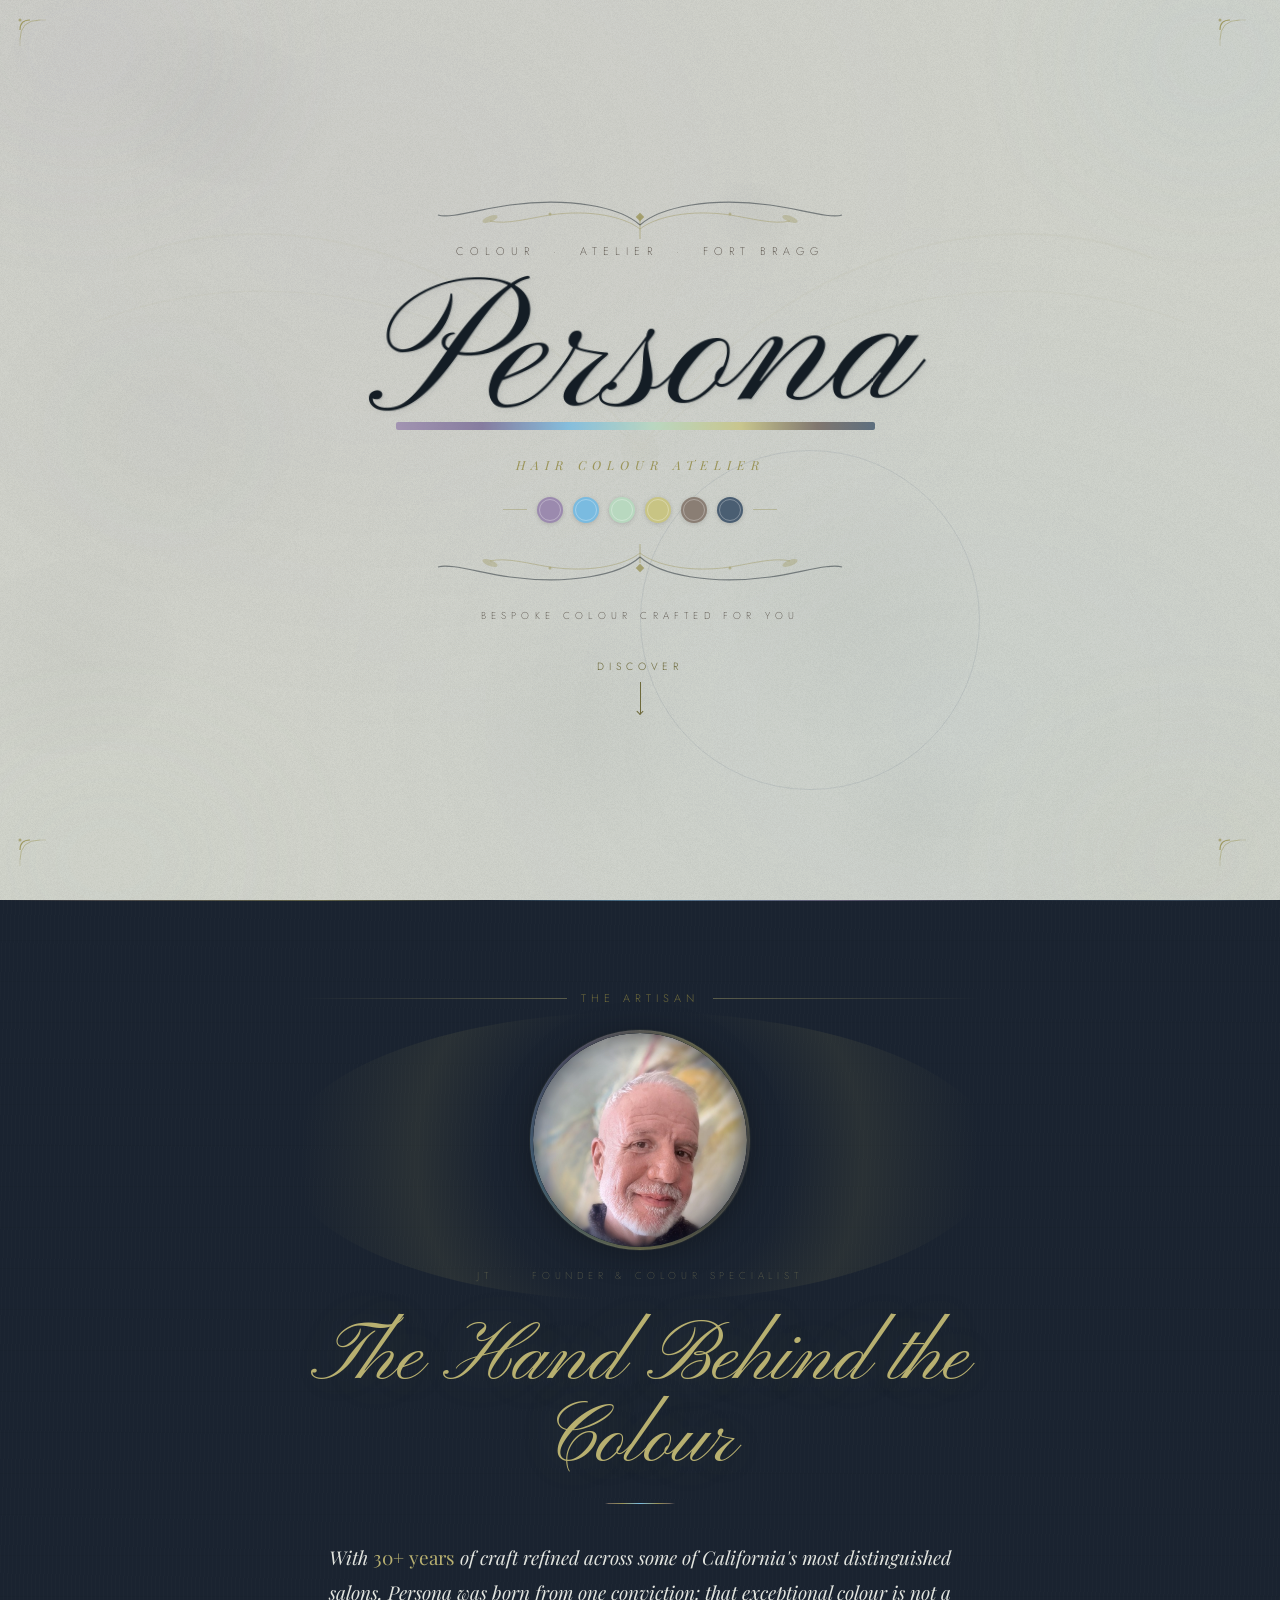
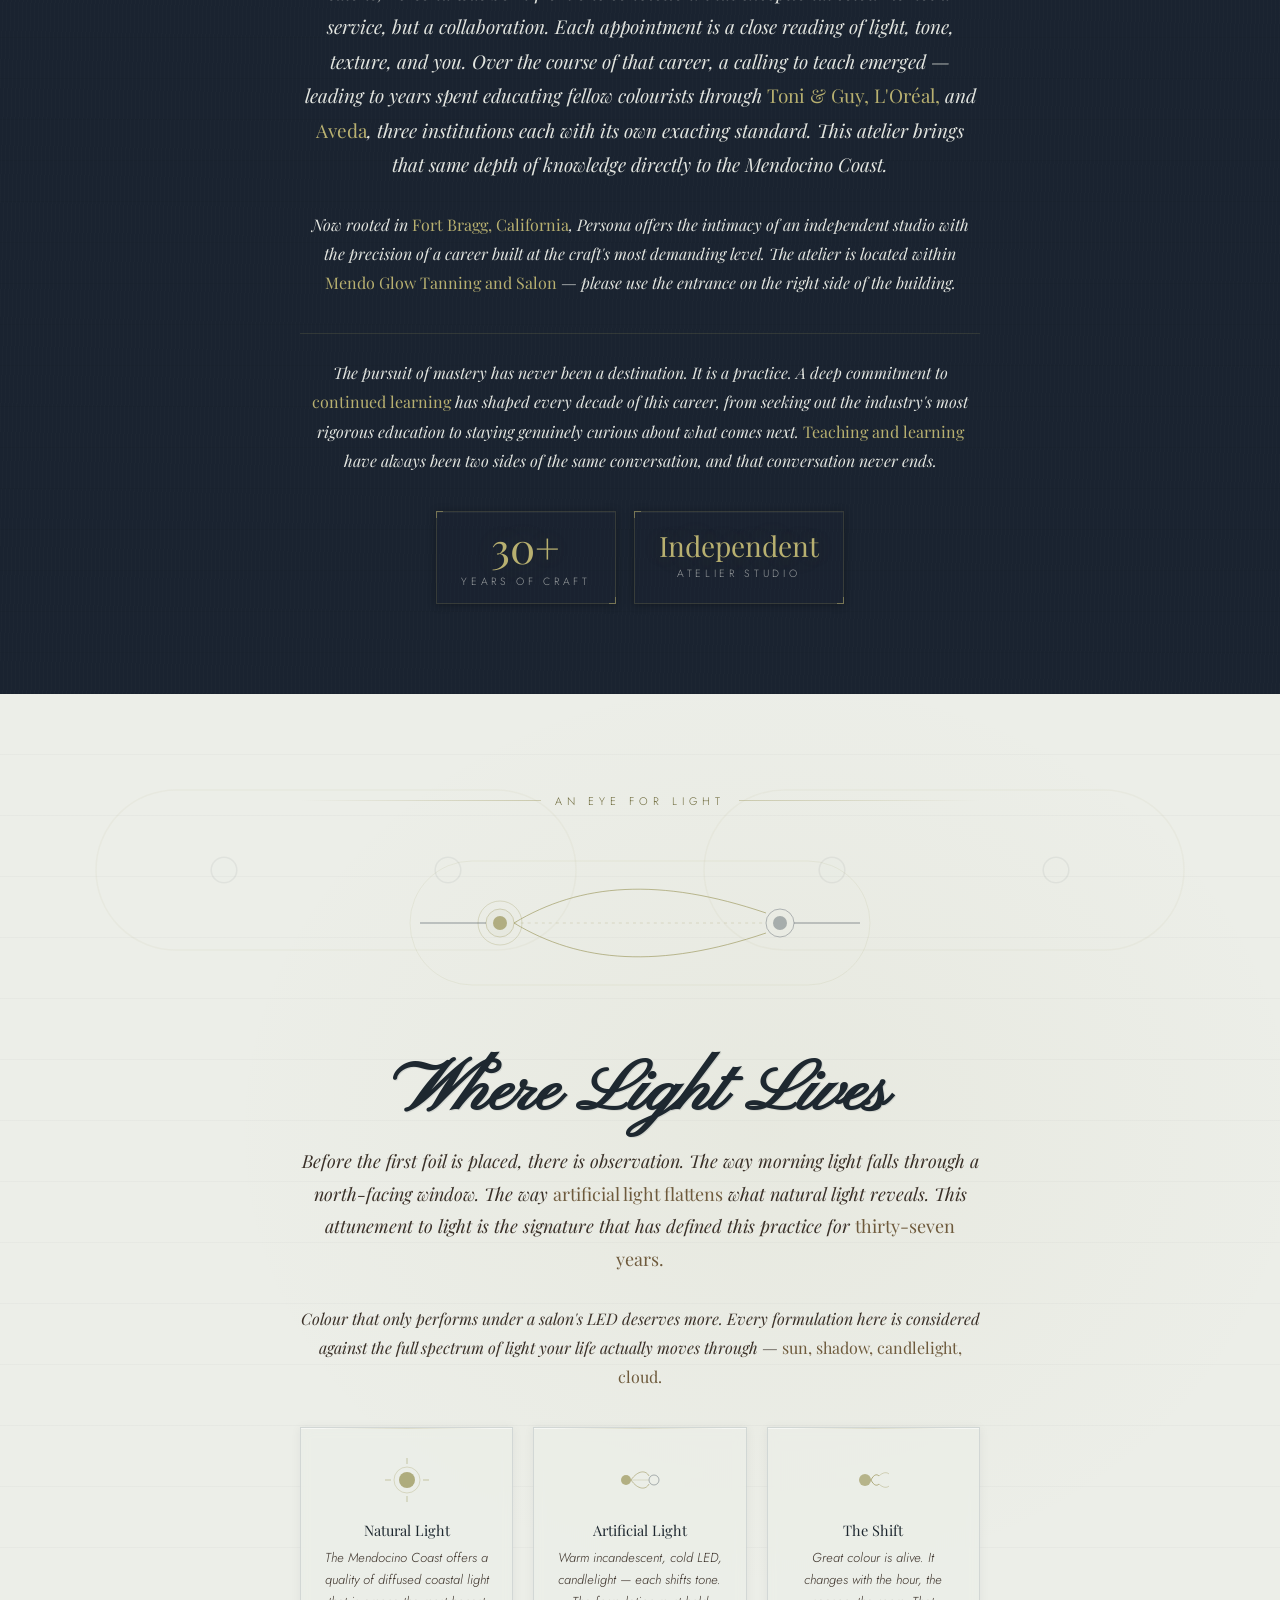
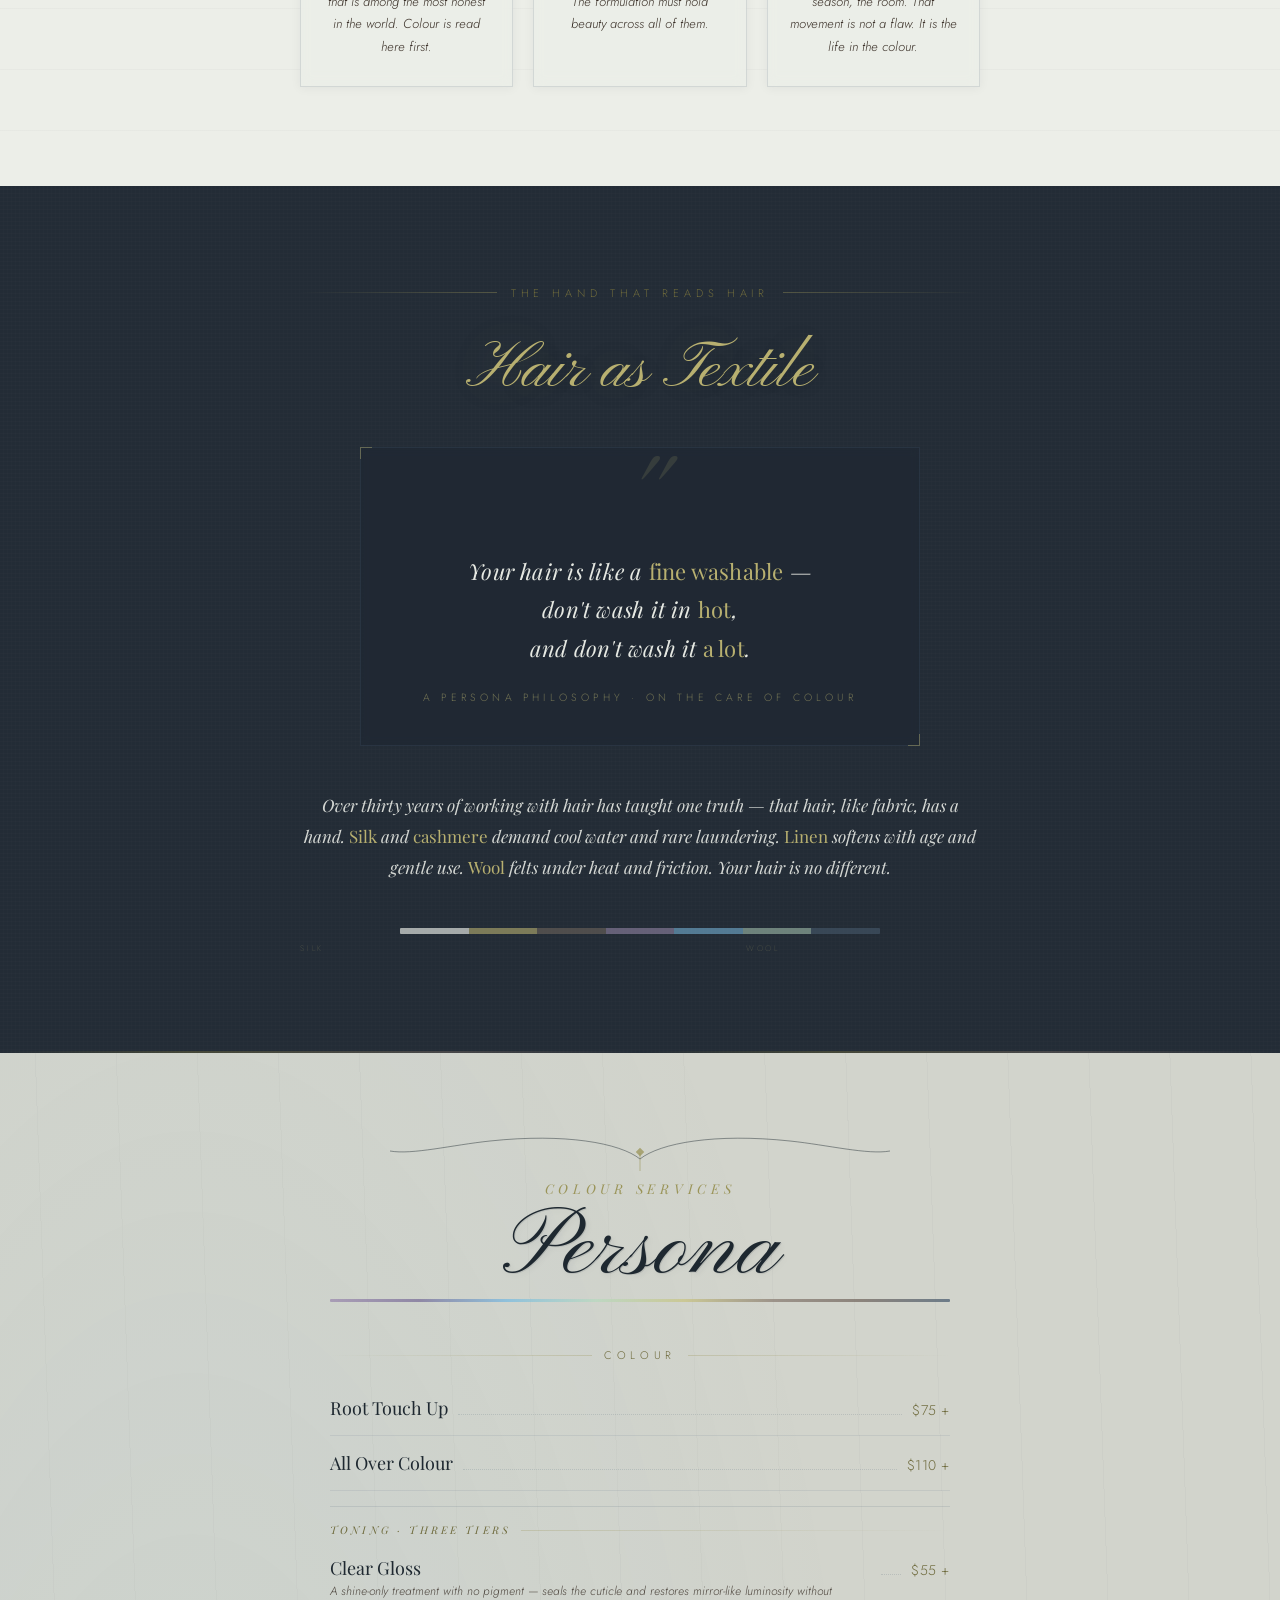
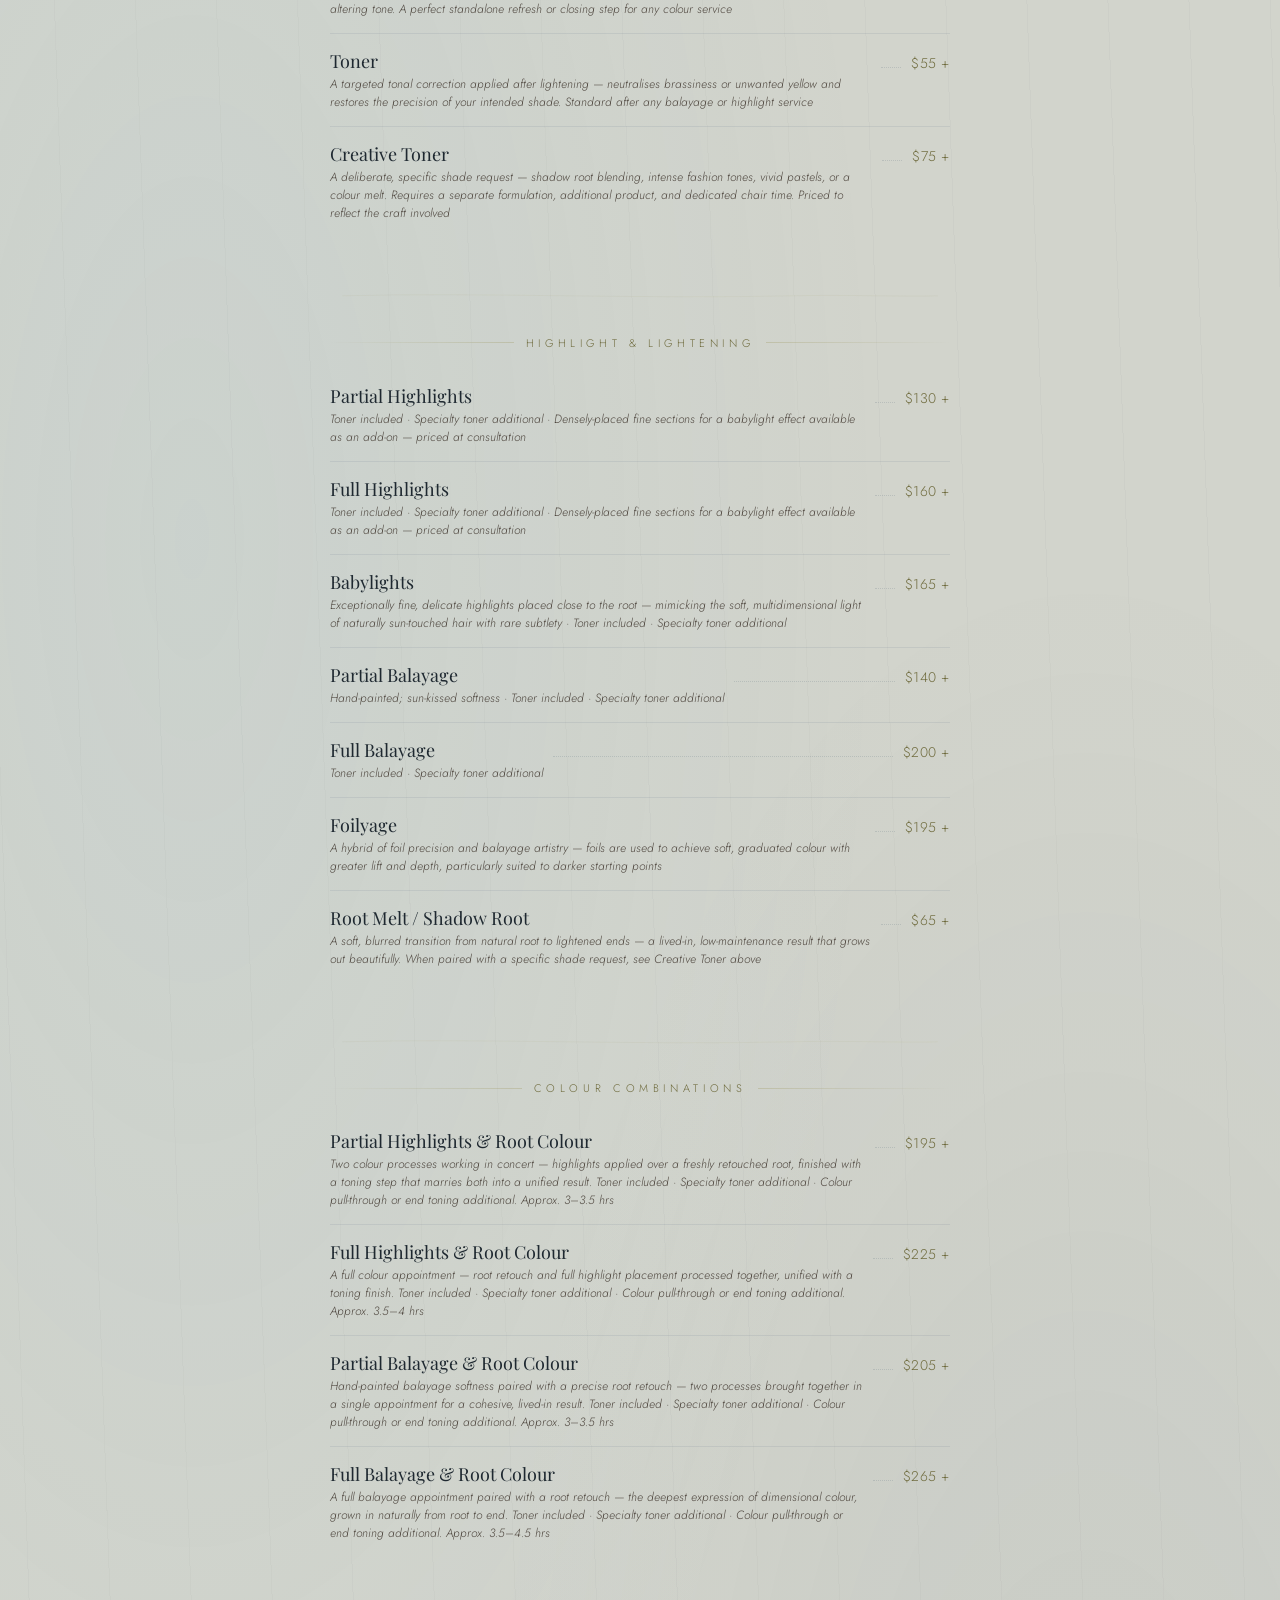
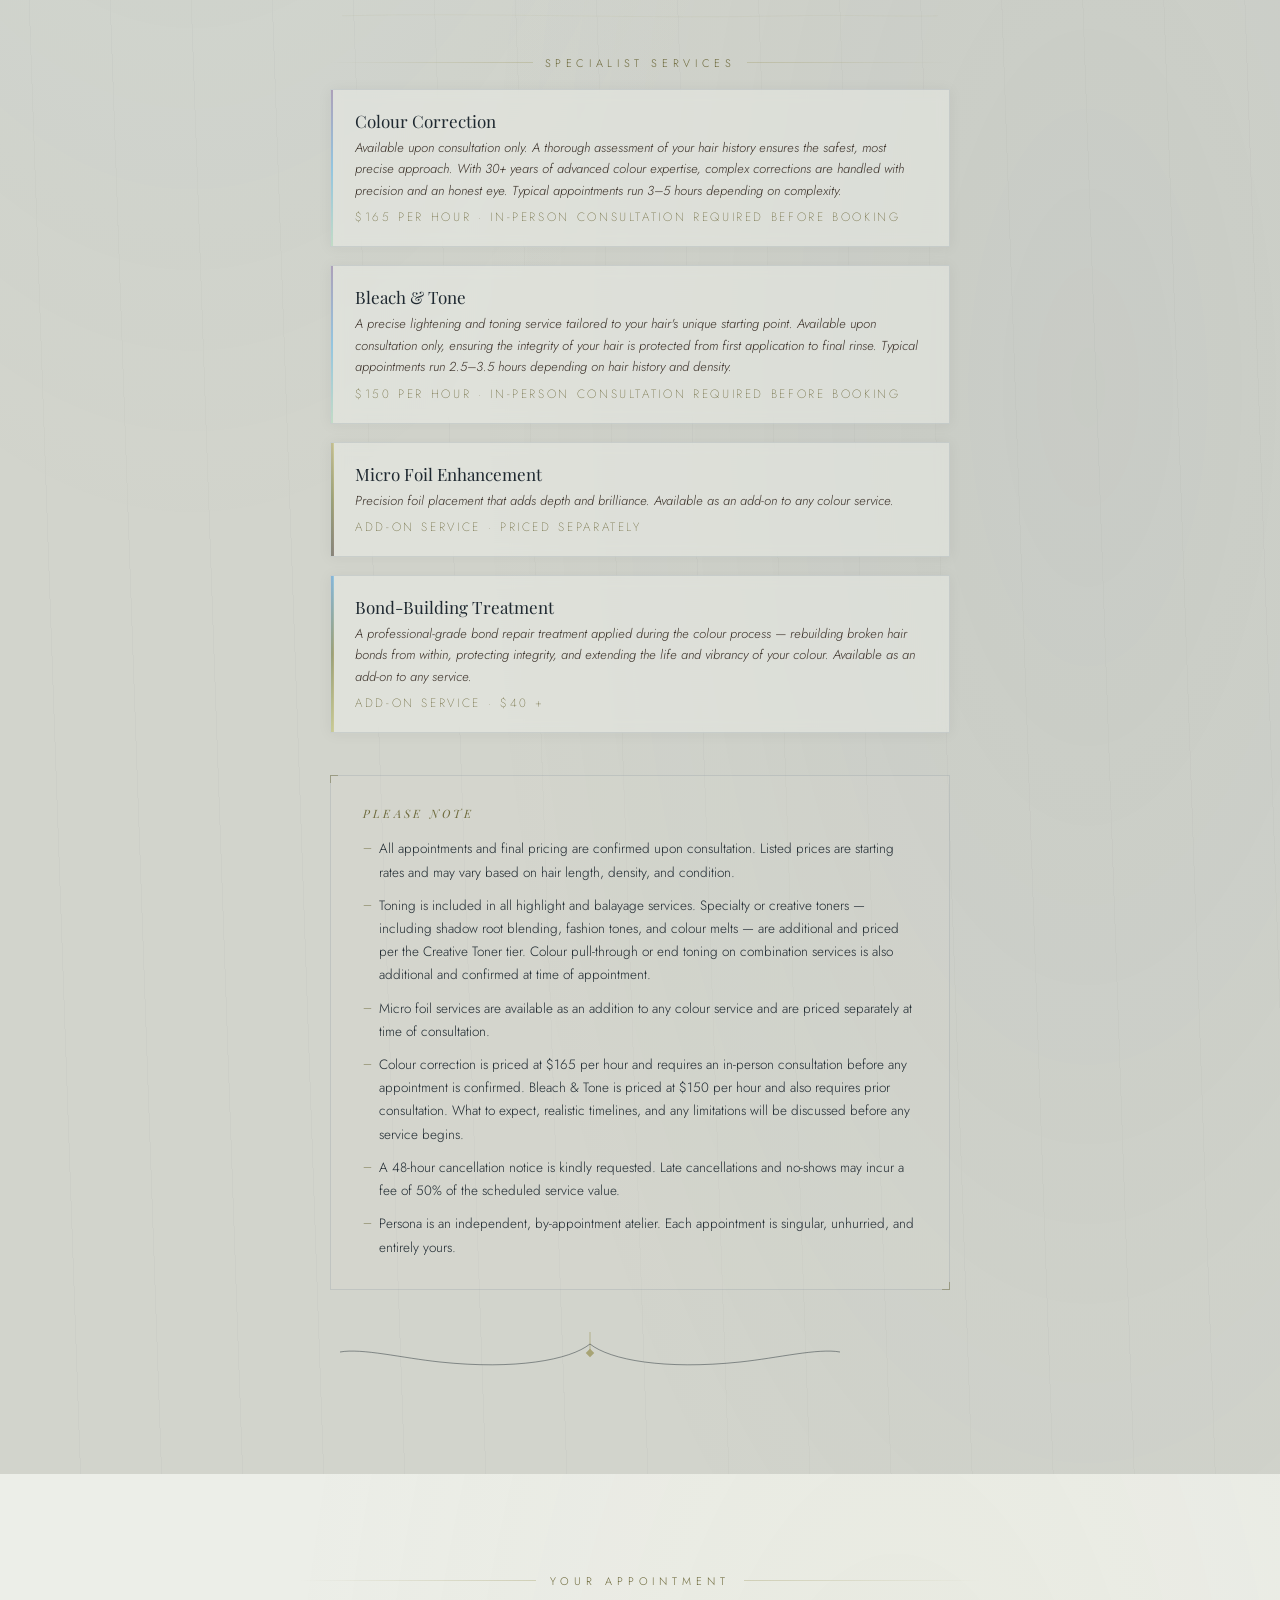
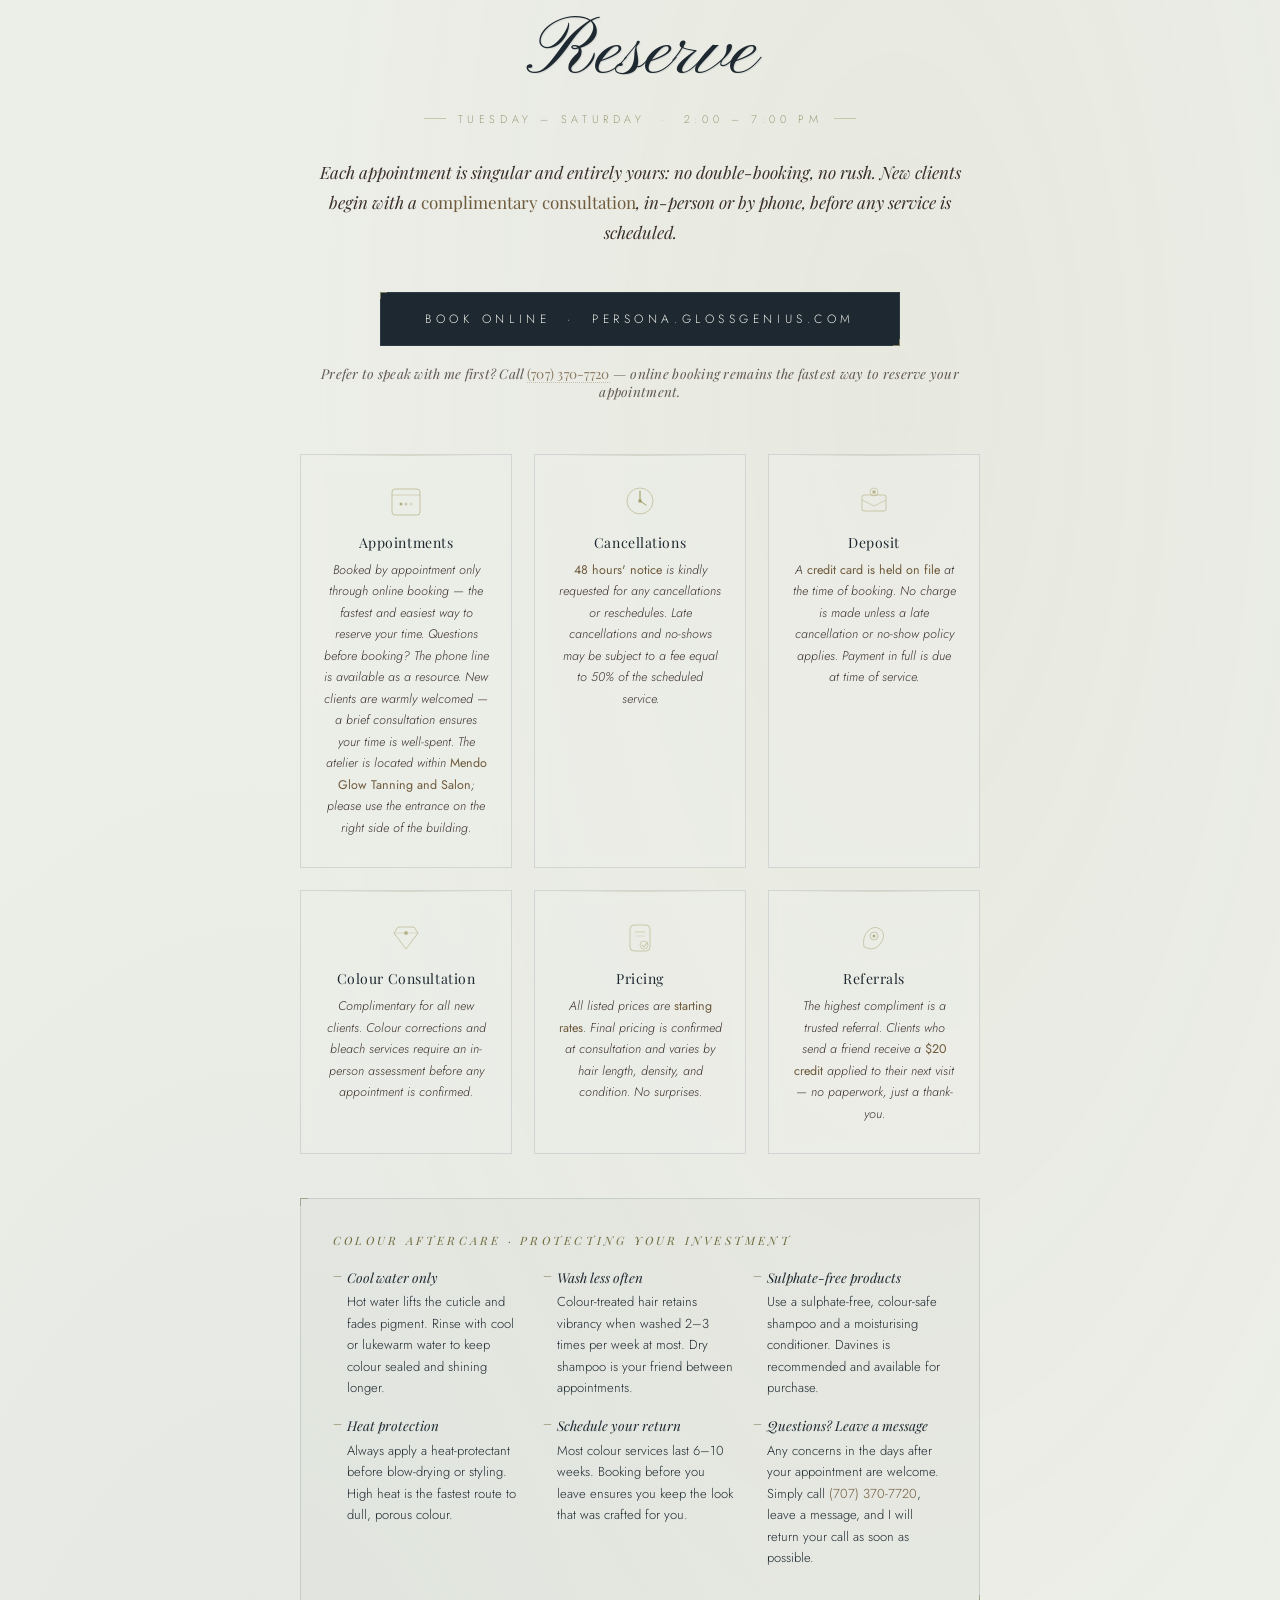
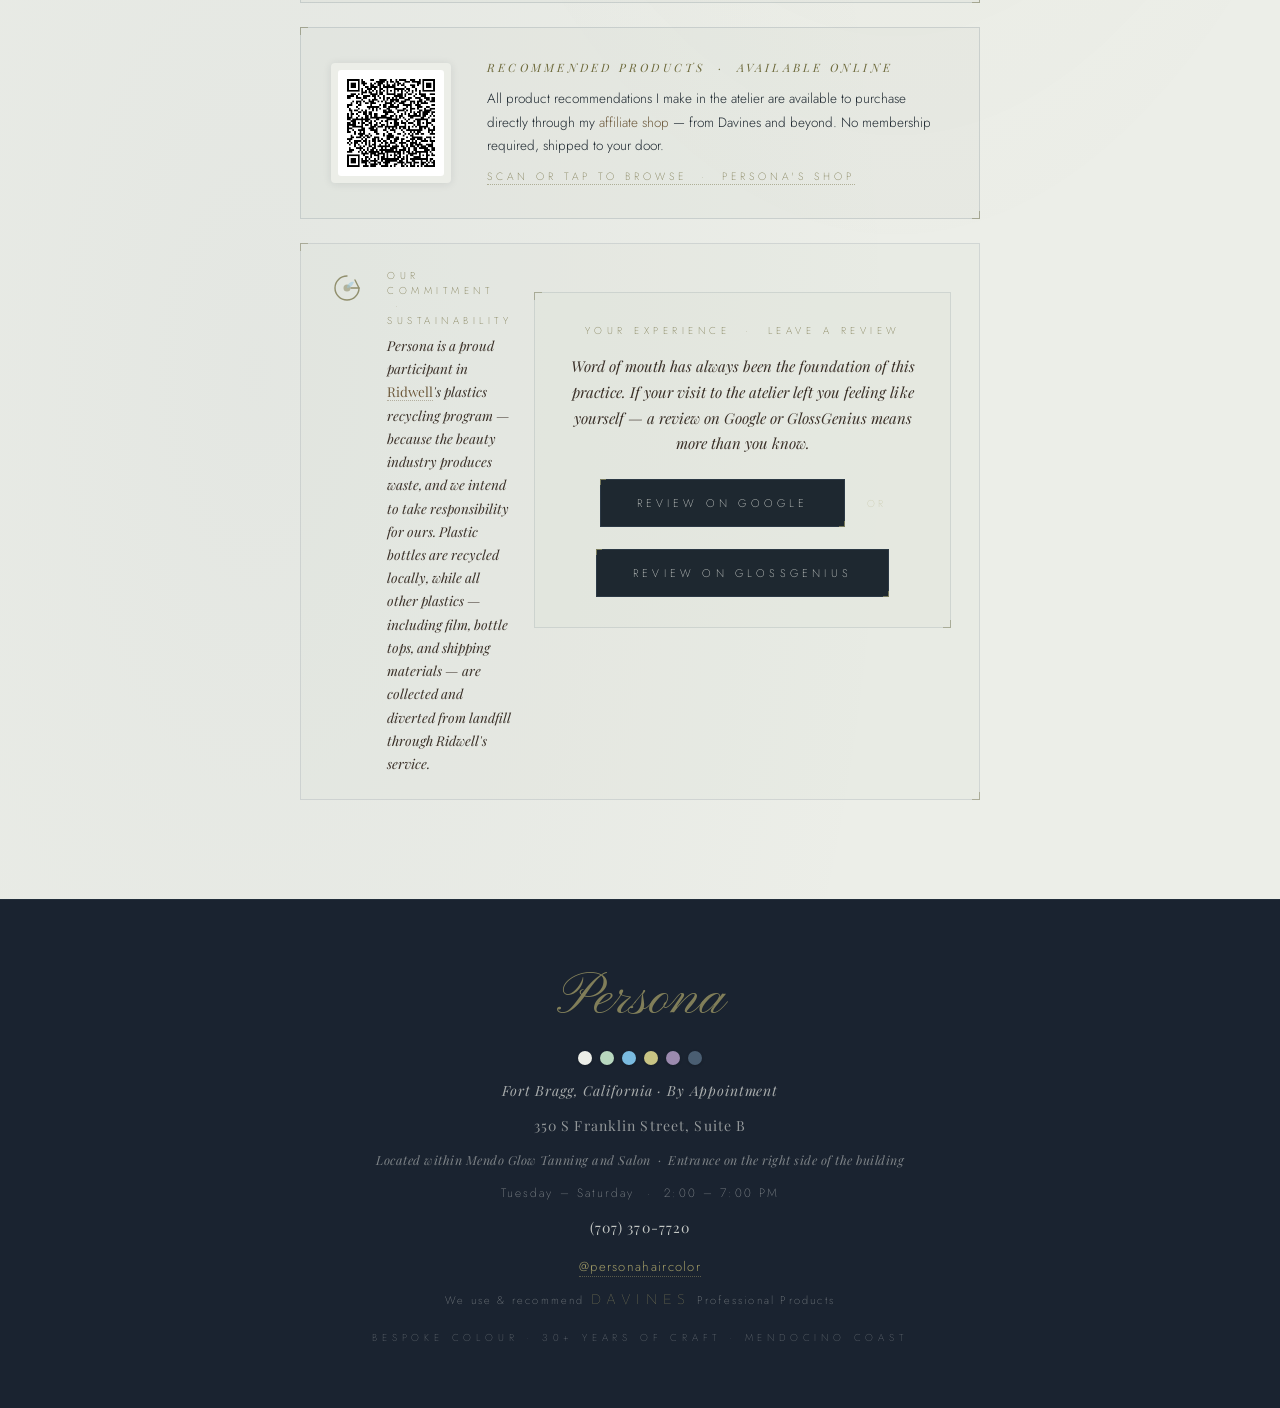
==== index.html @ bc8982ad "Update index.html" ====
<!DOCTYPE html>
<html lang="en">
<head>
  <meta charset="UTF-8"/>
  <meta name="viewport" content="width=device-width, initial-scale=1.0"/>
  <title>Persona — Hair Colour Atelier · Fort Bragg, CA</title>
  <link href="https://fonts.googleapis.com/css2?family=Playfair+Display:ital,wght@0,400;0,500;0,700;1,400;1,500;1,700&family=Pinyon+Script&family=Jost:wght@200;300;400&family=Josefin+Sans:wght@100;300;400&display=swap" rel="stylesheet"/>
  <style>
    *, *::before, *::after { box-sizing: border-box; margin: 0; padding: 0; }

    :root {
      /* Pantone TCX — Cloud Dancer collection
         11-4201 Cloud Dancer  #ECEEE8  light / parchment
         12-6000 Veiled Vista  #B8D8BF  cool mint accent
         14-4320 Baltic Sea    #7ABBE0  sky blue accent
         13-0624 Golden Mist   #C8C484  warm straw / gold
         16-3610 Quiet Violet  #9B8AAE  soft violet accent
         16-1523 Cloud Cover   #8A7E74  warm grey mid-tone
         17-5800 Hematite      #736860  dark warm taupe
         18-4218 Blue Fusion   #4A5E72  deep slate / darkest */
      --parchment:  #ECEEE8;
      --cream:      #D8DAD2;
      --ink:        #1E2830;
      --ink-warm:   #232C36;
      --ink-mid:    #3A3028;
      --gold:       #9A9458;
      --gold-light: #B8B070;
      --gold-dim:   #6E6A3C;
      --copper:     #6E5A3C;
      --rose:       #9B8AAE;
      --violet:     #7A6E98;
      --teal:       #7ABBE0;
      --amber:      #B8D8BF;
      --concrete:   #8A7E74;
      --rust:       #736860;
      --soot:       #1A2330;
    }

    html { scroll-behavior: smooth; }

    body {
      background: #D2D4CC;
      font-family: 'Jost', sans-serif;
      color: var(--ink);
      overflow-x: hidden;
    }

    canvas#texture {
      position: fixed; inset: 0;
      width: 100%; height: 100%;
      pointer-events: none; z-index: 0;
      opacity: 0.55; mix-blend-mode: multiply;
    }

    canvas#grit {
      position: fixed; inset: 0;
      width: 100%; height: 100%;
      pointer-events: none; z-index: 0;
      opacity: 0.18; mix-blend-mode: overlay;
    }

    .bleeds {
      position: fixed; inset: 0;
      pointer-events: none; z-index: 0; overflow: hidden;
    }
    .bleed { position: absolute; border-radius: 50%; filter: blur(80px); opacity: 0; animation: bleedIn 2s ease forwards; }
    .b1 { width:320px;height:220px;background:#9B8AAE; top:-60px;   left:-80px;  animation-delay:0.2s; --t:0.08; }
    .b2 { width:260px;height:200px;background:#7ABBE0; top:-40px;   right:-60px; animation-delay:0.5s; --t:0.07; }
    .b3 { width:300px;height:180px;background:#B8D8BF; bottom:-50px;left:-40px;  animation-delay:0.8s; --t:0.07; }
    .b4 { width:280px;height:200px;background:#C8C484; bottom:-60px;right:-50px; animation-delay:0.4s; --t:0.06; }
    .b5 { width:200px;height:150px;background:#4A5E72; top:40%;     left:5%;     animation-delay:1.0s; --t:0.04; }
    @keyframes bleedIn { to { opacity: var(--t); } }

    #cover {
      position: relative; z-index: 2;
      display: flex; flex-direction: column;
      align-items: center; justify-content: center;
      min-height: 100vh;
      padding: clamp(24px,5vw,48px);
    }

    .stage {
      display: flex; flex-direction: column;
      align-items: center;
      width: min(94vw, 680px);
    }

    .flourish-top {
      width: min(88vw, 420px); height: auto;
      opacity: 0;
      animation: fadeScale 1.2s cubic-bezier(0.16,1,0.3,1) 0.6s forwards;
      margin-bottom: clamp(-4px,-1vw,-8px);
    }
    .flourish-bottom {
      width: min(88vw, 420px); height: auto;
      opacity: 0;
      animation: fadeScale 1.2s cubic-bezier(0.16,1,0.3,1) 2.8s forwards;
      margin-top: clamp(10px,2.5vw,18px);
    }
    @keyframes fadeScale {
      from { opacity:0; transform:scaleX(0.7); }
      to   { opacity:1; transform:scaleX(1); }
    }

    .eyebrow {
      font-family: 'Jost', sans-serif; font-weight: 200;
      font-size: clamp(9px,1.6vw,11px); letter-spacing: 0.55em;
      text-transform: uppercase; color: var(--ink-mid);
      opacity: 0; transform: translateY(6px);
      animation: fadeUp 1s ease 1s forwards;
      margin-bottom: clamp(6px,2vw,14px);
    }

    .script-wrap { position: relative; line-height: 1; margin-bottom: clamp(-6px,-1.5vw,-12px); }
    .script-word {
      font-family: 'Pinyon Script', cursive;
      font-size: clamp(88px,22vw,190px); color: var(--ink); line-height: 0.9;
      opacity: 0; transform: translateY(20px) rotate(-1.5deg);
      animation: scriptIn 1.2s cubic-bezier(0.16,1,0.3,1) 1.1s forwards;
      display: block; position: relative; z-index: 2;
      -webkit-font-smoothing: antialiased;
      text-shadow: 1px 1px 0 rgba(30,40,48,0.12), 2px 2px 6px rgba(30,40,48,0.08);
      filter: contrast(1.08) brightness(0.88);
    }
    @keyframes scriptIn { to { opacity:1; transform:translateY(0) rotate(-1.5deg); } }

    .colour-bar {
      position: absolute; left: clamp(10px,4vw,28px); bottom: clamp(6px,2vw,14px);
      height: clamp(5px,1.2vw,8px); width: 0; border-radius: 2px;
      background: linear-gradient(to right, #9B8AAE 0%, #7A6E98 18%, #7ABBE0 36%, #B8D8BF 54%, #C8C484 72%, #736860 88%, #4A5E72 100%);
      animation: barGrow 1.4s cubic-bezier(0.16,1,0.3,1) 2s forwards;
      z-index: 1; filter: blur(0.5px); opacity: 0.85;
    }
    @keyframes barGrow { to { width: 88%; } }

    .subtitle {
      font-family: 'Playfair Display', serif; font-size: clamp(10px,1.7vw,12.5px);
      font-weight: 400; letter-spacing: 0.48em; text-transform: uppercase;
      color: var(--gold); font-style: italic;
      opacity: 0; transform: translateY(8px);
      animation: fadeUp 1s ease 2.3s forwards; margin-top: clamp(10px,2.5vw,18px);
    }

    .swatches {
      display: flex; align-items: center; gap: clamp(6px,1.5vw,10px);
      margin-top: clamp(14px,3vh,24px); opacity: 0;
      animation: fadeUp 1s ease 2.6s forwards;
    }
    .swatch {
      width: clamp(18px,4vw,26px); height: clamp(18px,4vw,26px); border-radius: 50%;
      cursor: default; transition: transform 0.25s cubic-bezier(0.34,1.56,0.64,1), box-shadow 0.25s ease;
      box-shadow: 0 1px 4px rgba(0,0,0,0.15); position: relative;
    }
    .swatch:hover { transform: scale(1.25) translateY(-3px); box-shadow: 0 4px 14px rgba(0,0,0,0.2); }
    .swatch::after { content:''; position:absolute; inset:2px; border-radius:50%; border:1px solid rgba(255,255,255,0.3); }
    .swatch-line { width: clamp(16px,3.5vw,24px); height:1px; background:var(--gold); opacity:0.4; }
    .s1{background:#9B8AAE;} .s2{background:#7ABBE0;}
    .s3{background:#B8D8BF;} .s4{background:#C8C484;}
    .s5{background:#8A7E74;} .s6{background:#4A5E72;}

    .tagline {
      font-family: 'Jost', sans-serif; font-weight: 200;
      font-size: clamp(8px,1.4vw,10px); letter-spacing: 0.52em; text-transform: uppercase;
      color: var(--ink-mid); opacity: 0;
      animation: fadeUp 1s ease 3.2s forwards; margin-top: clamp(6px,1.5vw,12px);
    }

    .scroll-cue {
      display: flex; flex-direction: column; align-items: center;
      gap: 8px; margin-top: clamp(24px,4vh,40px);
      opacity: 0; animation: fadeUp 1s ease 3.8s forwards; cursor: pointer;
    }
    .scroll-cue-label {
      font-family: 'Jost', sans-serif; font-weight: 300;
      font-size: clamp(9px,1.5vw,10.5px); letter-spacing: 0.45em;
      text-transform: uppercase; color: var(--gold-dim);
    }
    .scroll-cue-arrow {
      width: 1px; height: 0; background: var(--gold-dim);
      animation: arrowGrow 1s ease 4.2s forwards; position: relative;
    }
    .scroll-cue-arrow::after {
      content: ''; position: absolute; bottom: 0; left: 50%;
      width: 5px; height: 5px;
      border-right: 1px solid var(--gold-dim); border-bottom: 1px solid var(--gold-dim);
      transform: translateX(-50%) rotate(45deg);
    }
    @keyframes arrowGrow { to { height: 32px; } }

    .corner {
      position: fixed; width: clamp(32px,6vw,44px); height: clamp(32px,6vw,44px);
      opacity: 0; animation: fadeUp 1s ease 3.4s forwards; z-index: 10;
    }
    .corner.tl { top:18px; left:18px; }
    .corner.tr { top:18px; right:18px; transform: scaleX(-1); }
    .corner.bl { bottom:18px; left:18px; transform: scaleY(-1); }
    .corner.br { bottom:18px; right:18px; transform:scale(-1,-1); }
    @media(max-width:480px){ .corner{display:none;} }

    .corona-ring {
      position: absolute; border-radius: 50%;
      border: 1px solid rgba(74,94,114,0.12);
      animation: coronaPulse 7s ease-in-out infinite; pointer-events: none;
    }
    @keyframes coronaPulse {
      0%,100% { transform: translate(-50%,-50%) scale(1); opacity: 0.15; }
      50%      { transform: translate(-50%,-50%) scale(1.10); opacity: 0.04; }
    }

    /* LIGHT SECTION */
    #light {
      position: relative; z-index: 2; background: var(--parchment);
      padding: clamp(64px,11vh,108px) clamp(24px,6vw,54px);
      display: flex; flex-direction: column; align-items: center; overflow: hidden;
    }
    #light .field-bg { position: absolute; inset: 0; pointer-events: none; z-index: 0; opacity: 0.055; }
    .light-inner { position: relative; z-index: 1; max-width: 680px; width: 100%; }
    .light-eyebrow {
      font-family: 'Jost', sans-serif; font-weight: 300;
      font-size: clamp(9px,1.6vw,11px); letter-spacing: 0.45em; text-transform: uppercase;
      color: var(--gold-dim); margin-bottom: clamp(14px,3vh,24px);
      display: flex; align-items: center; gap: 14px;
    }
    .light-eyebrow::before,.light-eyebrow::after {
      content:''; flex:1; height:1px;
      background: linear-gradient(to right, transparent, rgba(154,148,88,0.4));
    }
    .light-eyebrow::after { background: linear-gradient(to left, transparent, rgba(154,148,88,0.4)); }
    .discharge-centrepiece { display: block; width: min(90vw, 480px); height: auto; margin: 0 auto clamp(28px,5vh,44px); }
    .light-headline {
      font-family: 'Pinyon Script', cursive; font-size: clamp(40px,10vw,72px);
      color: var(--ink); line-height: 1; text-align: center;
      margin-bottom: clamp(8px,2vh,16px); -webkit-font-smoothing: antialiased;
      text-shadow: 1px 1px 0 rgba(30,40,48,0.1);
    }
    .light-body {
      font-family: 'Playfair Display', serif; font-style: italic;
      font-size: clamp(15px,2.7vw,18px); line-height: 1.82;
      color: var(--ink-mid); text-align: center; margin-bottom: clamp(16px,3.5vh,28px);
    }
    .light-body em { color: var(--copper); font-style: normal; }
    .light-tiles {
      display: grid; grid-template-columns: repeat(auto-fit, minmax(min(100%,175px),1fr));
      gap: clamp(12px,2.5vw,20px); margin-top: clamp(20px,4vh,36px);
    }
    .light-tile {
      border: 1px solid rgba(74,94,114,0.16); padding: clamp(20px,2.5vw,28px) clamp(14px,2vw,22px);
      position: relative; text-align: center;
      background: rgba(236,238,232,0.6);
      backdrop-filter: blur(6px); -webkit-backdrop-filter: blur(6px);
      box-shadow: inset 0 1px 0 rgba(255,255,255,0.55), 0 1px 10px rgba(30,40,48,0.06);
      overflow: hidden;
    }
    .light-tile::before {
      content:''; position:absolute; top:0; left:10%; right:10%; height:1px;
      background: linear-gradient(to right, transparent, rgba(154,148,88,0.35), transparent); opacity: 0.8;
    }
    .light-tile-icon { display:block; width:48px; height:48px; margin:0 auto clamp(10px,2vh,16px); }
    .light-tile-title { font-family: 'Playfair Display', serif; font-size: clamp(12px,2.5vw,14.5px); font-weight: 400; color: var(--ink); margin-bottom: 7px; }
    .light-tile-body { font-family: 'Jost', sans-serif; font-weight:300; font-size: clamp(11.5px,2vw,13px); color: var(--ink-mid); line-height:1.7; font-style:italic; }

    /* BIO SECTION */
    #bio {
      position: relative; z-index: 2;
      background: var(--soot);
      background-image:
        repeating-linear-gradient(92deg, transparent, transparent 3px, rgba(255,255,255,0.012) 3px, rgba(255,255,255,0.012) 4px),
        repeating-linear-gradient(180deg, transparent, transparent 40px, rgba(0,0,0,0.04) 40px, rgba(0,0,0,0.04) 41px);
      color: var(--parchment);
      padding: clamp(60px,10vh,96px) clamp(24px,6vw,54px);
      display: flex; flex-direction: column; align-items: center;
    }
    #bio::before {
      content: ''; position: absolute; top: 0; left: 0; right: 0; height: 1px;
      background: linear-gradient(to right, transparent 0%, #736860 8%, #9A9458 25%, transparent 38%, #7ABBE0 50%, #9B8AAE 65%, transparent 78%, #4A5E72 92%, transparent 100%);
      opacity: 0.55;
    }
    .bio-inner { max-width: 680px; width: 100%; }
    .bio-eyebrow {
      font-family: 'Jost', sans-serif; font-weight: 300;
      font-size: clamp(9px,1.6vw,11px); letter-spacing: 0.45em; text-transform: uppercase;
      color: var(--gold-dim); margin-bottom: clamp(14px,3vh,24px);
      display: flex; align-items: center; gap: 14px;
    }
    .bio-eyebrow::before,.bio-eyebrow::after {
      content: ''; flex: 1; height: 1px;
      background: linear-gradient(to right, transparent, rgba(184,176,112,0.4));
    }
    .bio-eyebrow::after { background: linear-gradient(to left, transparent, rgba(184,176,112,0.4)); }
    .bio-headline {
      font-family: 'Pinyon Script', cursive; font-size: clamp(42px,11vw,82px);
      color: var(--gold-light); line-height: 1; text-align: center;
      margin-bottom: clamp(10px,2.5vh,20px);
      text-shadow: 0 0 50px rgba(184,176,112,0.18); -webkit-font-smoothing: antialiased;
    }
    .bio-rule {
      width: clamp(40px,10vw,70px); height: 1px;
      background: linear-gradient(to right, transparent 0%, #736860 5%, #9A9458 25%, #7ABBE0 50%, #9A9458 75%, #736860 92%, transparent 100%);
      margin: 0 auto clamp(24px,4vh,40px); opacity: 0.55;
    }
    .bio-body {
      font-family: 'Playfair Display', serif; font-style: italic;
      font-size: clamp(16px,2.8vw,19px); line-height: 1.82;
      color: rgba(236,238,232,0.95); text-align: center; margin-bottom: clamp(20px,4vh,36px);
    }
    .bio-body em { color: var(--gold-light); font-style: normal; }
    .bio-credentials {
      display: flex; flex-wrap: wrap; justify-content: center;
      gap: clamp(10px,2.5vw,18px); margin-top: clamp(20px,4vh,36px);
    }
    .credential {
      border: 1px solid rgba(154,148,88,0.22);
      padding: clamp(10px,2vw,14px) clamp(16px,3vw,24px);
      position: relative; text-align: center;
      background: rgba(26,35,48,0.25);
      box-shadow: inset 0 1px 0 rgba(255,255,255,0.04), 0 1px 8px rgba(0,0,0,0.3);
    }
    .credential::before,.credential::after {
      content:''; position:absolute; width:7px; height:7px; border-color: var(--gold-light); border-style: solid; opacity: 0.5;
    }
    .credential::before { top:-1px; left:-1px; border-width:1px 0 0 1px; }
    .credential::after  { bottom:-1px; right:-1px; border-width:0 1px 1px 0; }
    .credential-number {
      font-family: 'Playfair Display', serif; font-size: clamp(26px,6vw,42px); font-weight: 400;
      color: var(--gold-light); line-height: 1; display: block;
      text-shadow: 0 0 30px rgba(184,176,112,0.2);
    }
    .credential-label {
      font-family: 'Jost', sans-serif; font-weight: 300;
      font-size: clamp(9px,1.5vw,10.5px); letter-spacing: 0.35em; text-transform: uppercase;
      color: rgba(236,238,232,0.6); display: block; margin-top: 6px;
    }

    /* MENU SECTION */
    #menu {
      position: relative; z-index: 2;
      padding: clamp(52px,8vh,80px) clamp(24px,6vw,54px) clamp(60px,10vh,96px);
      display: flex; flex-direction: column; align-items: center;
      background-image:
        radial-gradient(ellipse at 15% 30%, rgba(122,187,224,0.08) 0%, transparent 45%),
        radial-gradient(ellipse at 85% 70%, rgba(74,94,114,0.07) 0%, transparent 40%),
        repeating-linear-gradient(88deg, transparent, transparent 80px, rgba(0,0,0,0.018) 80px, rgba(0,0,0,0.018) 81px);
    }
    .menu-inner { max-width: 620px; width: 100%; }
    .menu-header { text-align: center; margin-bottom: clamp(30px,5vh,48px); }
    .menu-headline {
      font-family: 'Playfair Display', serif; font-style: italic;
      font-size: clamp(11px,2.2vw,13.5px); letter-spacing: 0.35em; text-transform: uppercase;
      color: var(--gold); margin-bottom: clamp(6px,1.5vw,10px);
    }
    .menu-title {
      font-family: 'Pinyon Script', cursive; font-size: clamp(56px,14vw,96px);
      color: var(--ink); line-height: 0.9; -webkit-font-smoothing: antialiased;
      text-shadow: 1px 1px 0 rgba(30,40,48,0.1), 2px 2px 6px rgba(30,40,48,0.06);
    }
    .menu-colour-bar {
      height: 3px; width: 100%; border-radius: 1px;
      background: linear-gradient(to right, #9B8AAE, #7A6E98, #7ABBE0, #B8D8BF, #C8C484, #8A7E74, #736860, #4A5E72);
      margin-top: 6px; opacity: 0.75;
    }
    .section-label {
      font-family: 'Jost', sans-serif; font-weight: 300;
      font-size: clamp(9px,1.7vw,11px); letter-spacing: 0.42em; text-transform: uppercase;
      color: var(--gold-dim); margin-bottom: clamp(12px,2.5vh,18px);
      display: flex; align-items: center; gap: 12px;
    }
    .section-label::before,.section-label::after {
      content: ''; flex:1; height:1px;
      background: linear-gradient(to right, transparent, rgba(154,148,88,0.3));
    }
    .section-label::after { background: linear-gradient(to left, transparent, rgba(154,148,88,0.3)); }
    .menu-section { margin-bottom: clamp(28px,5vh,42px); }
    .menu-item {
      display: flex; align-items: baseline; justify-content: space-between; gap: 10px;
      padding: clamp(10px,2.2vh,15px) 0;
      border-bottom: 1px solid rgba(74,94,114,0.1); position: relative;
    }
    .menu-item:last-child { border-bottom: none; }
    .menu-item:hover .item-name { color: var(--gold-dim); transition: color 0.3s ease; }
    .item-name { font-family: 'Playfair Display', serif; font-size: clamp(14px,3.2vw,18px); font-weight: 400; color: var(--ink); flex-shrink: 0; }
    .item-note { font-family: 'Jost', sans-serif; font-weight: 300; font-size: clamp(10.5px,1.8vw,12px); color: var(--ink-mid); font-style: italic; margin-top: 2px; opacity: 0.85; }
    .item-left { display: flex; flex-direction: column; }
    .item-dots { flex: 1; border-bottom: 1px dotted rgba(74,94,114,0.18); margin-bottom: 4px; min-width: 20px; }
    .item-price { font-family: 'Jost', sans-serif; font-weight: 300; font-size: clamp(12px,2.4vw,14px); color: var(--gold-dim); white-space: nowrap; flex-shrink: 0; letter-spacing: 0.04em; }

    /* Toning tier divider label */
    .tier-label {
      width: 100%;
      font-family: 'Playfair Display', serif; font-style: italic;
      font-size: clamp(9px,1.6vw,10.5px); letter-spacing: 0.3em; text-transform: uppercase;
      color: var(--gold-dim);
      padding-top: clamp(10px,2vh,16px); padding-bottom: 4px;
      border-top: 1px solid rgba(74,94,114,0.14);
      display: flex; align-items: center; gap: 10px;
    }
    .tier-label::after {
      content: ''; flex: 1; height: 1px;
      background: linear-gradient(to right, rgba(154,148,88,0.28), transparent);
    }

    .sep { width: 100%; margin: clamp(6px,1.5vh,12px) 0 clamp(18px,3.5vh,28px); opacity: 0.25; }

    .special-service {
      background: rgba(236,238,232,0.5);
      backdrop-filter: blur(6px); -webkit-backdrop-filter: blur(6px);
      border: 1px solid rgba(74,94,114,0.14);
      box-shadow: 0 1px 14px rgba(30,40,48,0.05);
      padding: clamp(14px,2.5vw,20px) clamp(16px,3vw,24px);
      position: relative; overflow: hidden; margin-bottom: clamp(10px,2.5vh,18px);
    }
    .special-service::before {
      content:''; position:absolute; left:0; top:0; bottom:0; width:2px;
      background: linear-gradient(to bottom, #9B8AAE, #7ABBE0, #B8D8BF); opacity:0.75;
    }
    .special-name { font-family: 'Playfair Display', serif; font-size: clamp(14px,3.2vw,17px); color: var(--ink); margin-bottom: 5px; }
    .special-desc { font-family: 'Jost', sans-serif; font-weight: 300; font-size: clamp(11.5px,2.1vw,13px); color: var(--ink-mid); line-height: 1.65; font-style: italic; }
    .special-price { font-family: 'Jost', sans-serif; font-weight: 200; font-size: clamp(10px,1.8vw,12px); letter-spacing: 0.22em; color: var(--gold-dim); margin-top: 7px; text-transform: uppercase; }

    .notation {
      border: 1px solid rgba(74,94,114,0.14); padding: clamp(20px,3.5vw,30px) clamp(20px,4vw,32px);
      position: relative; background: rgba(216,218,210,0.22); margin-top: clamp(14px,3vh,24px);
    }
    .notation::before,.notation::after {
      content:''; position:absolute; width:8px; height:8px; border-color: var(--gold-dim); border-style: solid; opacity:0.45;
    }
    .notation::before { top:-1px; left:-1px; border-width:1px 0 0 1px; }
    .notation::after  { bottom:-1px; right:-1px; border-width:0 1px 1px 0; }
    .notation-title {
      font-family: 'Playfair Display', serif; font-style: italic;
      font-size: clamp(10px,1.7vw,11.5px); letter-spacing: 0.28em; text-transform: uppercase;
      color: var(--gold-dim); margin-bottom: clamp(12px,2vh,16px);
    }
    .notation-item {
      font-family: 'Jost', sans-serif; font-weight: 300;
      font-size: clamp(12px,2.2vw,13.5px); color: var(--ink); line-height: 1.72;
      padding-left: 16px; position: relative; margin-bottom: 10px;
    }
    .notation-item:last-child { margin-bottom: 0; }
    .notation-item::before { content:'—'; position:absolute; left:0; color:var(--gold-dim); font-size:10px; top:2px; }

    /* TEXTILE SECTION */
    #textile {
      position: relative; z-index: 2; background: var(--ink-warm);
      padding: clamp(64px,11vh,108px) clamp(24px,6vw,54px);
      display: flex; flex-direction: column; align-items: center; overflow: hidden;
    }
    #textile::before {
      content: ''; position: absolute; inset: 0;
      background-image:
        repeating-linear-gradient(0deg,   transparent, transparent 3px, rgba(255,255,255,0.012) 3px, rgba(255,255,255,0.012) 4px),
        repeating-linear-gradient(90deg,  transparent, transparent 3px, rgba(255,255,255,0.008) 3px, rgba(255,255,255,0.008) 4px);
      pointer-events: none;
    }
    #textile::after {
      content: ''; position: absolute; bottom: 0; left: 0; right: 0; height: 2px;
      background: linear-gradient(to right, transparent 0%, var(--gold-dim) 15%, var(--rust) 35%, transparent 50%, var(--gold-dim) 65%, var(--rust) 82%, transparent 100%);
      opacity: 0.45;
    }
    .textile-inner { position: relative; z-index: 1; max-width: 680px; width: 100%; text-align: center; }
    .textile-eyebrow {
      font-family: 'Jost', sans-serif; font-weight: 300;
      font-size: clamp(9px,1.6vw,11px); letter-spacing: 0.45em; text-transform: uppercase;
      color: var(--gold-dim); margin-bottom: clamp(20px,4vh,36px);
      display: flex; align-items: center; gap: 14px;
    }
    .textile-eyebrow::before,.textile-eyebrow::after {
      content: ''; flex: 1; height: 1px;
      background: linear-gradient(to right, transparent, rgba(154,148,88,0.4));
    }
    .textile-eyebrow::after { background: linear-gradient(to left, transparent, rgba(154,148,88,0.4)); }
    .textile-headline {
      font-family: 'Pinyon Script', cursive; font-size: clamp(38px,9vw,66px);
      color: var(--gold-light); line-height: 1; margin-bottom: clamp(20px,4vh,36px);
      -webkit-font-smoothing: antialiased;
      text-shadow: 0 0 50px rgba(184,176,112,0.15);
    }
    .textile-saying {
      position: relative; margin: clamp(24px,5vh,44px) auto; max-width: 560px;
      padding: clamp(24px,4vw,40px) clamp(20px,4vw,36px);
      border: 1px solid rgba(74,94,114,0.22);
      background: rgba(26,35,48,0.32);
      backdrop-filter: blur(4px); -webkit-backdrop-filter: blur(4px);
    }
    .textile-saying::before,.textile-saying::after {
      content: ''; position: absolute; width: 12px; height: 12px;
      border-color: var(--gold-light); border-style: solid; opacity: 0.42;
    }
    .textile-saying::before { top:-1px; left:-1px; border-width:1px 0 0 1px; }
    .textile-saying::after  { bottom:-1px; right:-1px; border-width:0 1px 1px 0; }
    .textile-quote-mark {
      font-family: 'Pinyon Script', cursive; font-size: clamp(60px,14vw,100px);
      color: var(--gold-light); opacity: 0.15; line-height: 0.5; display: block;
      margin-bottom: clamp(8px,2vh,14px); -webkit-font-smoothing: antialiased;
    }
    .textile-saying-text {
      font-family: 'Playfair Display', serif; font-style: italic;
      font-size: clamp(16px,3.2vw,22px); line-height: 1.75;
      color: rgba(236,238,232,0.97); letter-spacing: 0.01em;
    }
    .textile-saying-text em { color: var(--gold-light); font-style: normal; }
    .textile-attribution {
      font-family: 'Jost', sans-serif; font-weight: 300;
      font-size: clamp(9px,1.6vw,10.5px); letter-spacing: 0.4em; text-transform: uppercase;
      color: rgba(184,176,112,0.55); margin-top: clamp(16px,2.5vh,24px);
    }
    .textile-body {
      font-family: 'Playfair Display', serif; font-style: italic;
      font-size: clamp(14px,2.4vw,17px); line-height: 1.85;
      color: rgba(236,238,232,0.88); text-align: center; margin-top: clamp(20px,4vh,32px);
    }
    .textile-body em { color: var(--gold-light); font-style: normal; }
    .textile-swatches {
      display: flex; align-items: stretch; justify-content: center; gap: 0;
      margin: clamp(28px,5vh,44px) auto 0; max-width: 480px; width: 100%;
      height: clamp(4px,0.8vw,6px); border-radius: 1px; overflow: hidden;
    }
    .textile-swatch { flex: 1; position: relative; }
    .ts1 { background: rgba(236,238,232,0.65); }
    .ts2 { background: rgba(184,176,112,0.6);  }
    .ts3 { background: rgba(115,104,96,0.55);  }
    .ts4 { background: rgba(155,138,174,0.55); }
    .ts5 { background: rgba(122,187,224,0.55); }
    .ts6 { background: rgba(184,216,191,0.5);  }
    .ts7 { background: rgba(74,94,114,0.55);   }
    .textile-swatch-label { display: flex; justify-content: space-between; margin-top: 8px; max-width: 480px; width: 100%; }
    .swatch-end {
      font-family: 'Jost', sans-serif; font-weight: 200;
      font-size: clamp(7px,1.4vw,8px); letter-spacing: 0.35em; text-transform: uppercase;
      color: rgba(184,176,112,0.38);
    }

    /* RESERVE / FOOTER */
    #reserve {
      position: relative; z-index: 2; background: var(--parchment);
      padding: clamp(64px,11vh,108px) clamp(24px,6vw,54px);
      display: flex; flex-direction: column; align-items: center; overflow: hidden;
    }
    #reserve::before {
      content: ''; position: absolute; inset: 0;
      background-image:
        radial-gradient(ellipse at 70% 20%, rgba(154,148,88,0.06) 0%, transparent 50%),
        radial-gradient(ellipse at 20% 80%, rgba(74,94,114,0.05) 0%, transparent 45%);
      pointer-events: none;
    }
    .reserve-inner { position: relative; z-index: 1; max-width: 680px; width: 100%; }
    .reserve-eyebrow {
      font-family: 'Jost', sans-serif; font-weight: 300;
      font-size: clamp(9px,1.6vw,11px); letter-spacing: 0.45em; text-transform: uppercase;
      color: var(--gold-dim); margin-bottom: clamp(14px,3vh,24px);
      display: flex; align-items: center; gap: 14px;
    }
    .reserve-eyebrow::before,.reserve-eyebrow::after {
      content:''; flex:1; height:1px;
      background: linear-gradient(to right, transparent, rgba(154,148,88,0.32));
    }
    .reserve-eyebrow::after { background: linear-gradient(to left, transparent, rgba(154,148,88,0.32)); }
    .reserve-headline {
      font-family: 'Pinyon Script', cursive; font-size: clamp(44px,11vw,82px);
      color: var(--ink); line-height: 1; text-align: center;
      margin-bottom: clamp(8px,2vh,16px); -webkit-font-smoothing: antialiased;
      text-shadow: 1px 1px 0 rgba(30,40,48,0.08);
    }
    .reserve-subhead {
      font-family: 'Playfair Display', serif; font-style: italic;
      font-size: clamp(14px,2.5vw,17px); color: var(--ink-mid); text-align: center;
      line-height: 1.75; margin-bottom: clamp(28px,5vh,44px);
    }
    .reserve-subhead em { color: var(--copper); font-style: normal; }
    .reserve-hours {
      font-family: 'Jost', sans-serif; font-weight: 200;
      font-size: clamp(9px,1.6vw,11px); letter-spacing: 0.42em; text-transform: uppercase;
      color: var(--gold-dim); text-align: center;
      margin-bottom: clamp(20px,3.5vh,32px);
      display: flex; align-items: center; justify-content: center; gap: 12px;
    }
    .reserve-hours::before, .reserve-hours::after {
      content: ''; width: 22px; height: 1px;
      background: rgba(154,148,88,0.4);
    }
    .reserve-cta-wrap {
      display: flex; flex-direction: column; align-items: center;
      gap: clamp(12px,2vh,18px); margin-bottom: clamp(36px,6vh,56px);
    }
    .reserve-cta {
      display: inline-block; font-family: 'Jost', sans-serif; font-weight: 300;
      font-size: clamp(10px,1.8vw,12px); letter-spacing: 0.38em; text-transform: uppercase;
      color: var(--parchment); background: var(--ink);
      padding: clamp(13px,2.5vw,17px) clamp(28px,5vw,44px);
      border: 1px solid rgba(74,94,114,0.35); text-decoration: none;
      position: relative; transition: background 0.3s ease, color 0.3s ease; cursor: pointer;
    }
    .reserve-cta::before,.reserve-cta::after {
      content:''; position:absolute; width:7px; height:7px;
      border-color: var(--gold-light); border-style: solid; transition: all 0.3s ease; opacity:0.6;
    }
    .reserve-cta::before { top:-1px; left:-1px; border-width:1px 0 0 1px; }
    .reserve-cta::after  { bottom:-1px; right:-1px; border-width:0 1px 1px 0; }
    .reserve-cta:hover { background: var(--gold-dim); color: var(--parchment); }
    .reserve-cta:hover::before,.reserve-cta:hover::after { width:12px; height:12px; }
    .reserve-phone-note {
      font-family: 'Playfair Display', serif; font-style: italic;
      font-size: clamp(12px,2vw,13.5px); color: var(--ink-mid);
      letter-spacing: 0.02em; text-align: center; opacity: 0.78;
    }
    .reserve-phone-note a {
      color: var(--copper); text-decoration: none; font-style: normal;
      border-bottom: 1px dotted rgba(110,90,60,0.4);
      transition: opacity 0.25s ease;
    }
    .reserve-phone-note a:hover { opacity: 0.7; }
    .policy-grid {
      display: grid; grid-template-columns: repeat(auto-fit, minmax(min(100%,190px), 1fr));
      gap: clamp(14px,2.5vw,22px); margin-bottom: clamp(28px,5vh,44px);
    }
    .policy-pillar {
      border: 1px solid rgba(74,94,114,0.16);
      padding: clamp(20px,2.5vw,28px) clamp(16px,2vw,22px);
      background: rgba(236,238,232,0.52);
      backdrop-filter: blur(6px); -webkit-backdrop-filter: blur(6px);
      position: relative; text-align: center; overflow: hidden;
    }
    .policy-pillar::before {
      content:''; position:absolute; top:0; left:10%; right:10%; height:1px;
      background: linear-gradient(to right, transparent, rgba(154,148,88,0.28), transparent); opacity: 0.9;
    }
    .policy-pillar-icon { display: block; width: 36px; height: 36px; margin: 0 auto clamp(10px,2vh,14px); }
    .policy-pillar-title { font-family: 'Playfair Display', serif; font-size: clamp(12px,2.2vw,14px); font-weight: 400; color: var(--ink); margin-bottom: 8px; letter-spacing: 0.04em; }
    .policy-pillar-body { font-family: 'Jost', sans-serif; font-weight: 300; font-size: clamp(11.5px,1.9vw,12.5px); color: var(--ink-mid); line-height: 1.72; font-style: italic; }
    .policy-pillar-body em { color: var(--copper); font-style: normal; font-weight: 400; }
    .aftercare-block {
      border: 1px solid rgba(74,94,114,0.18);
      padding: clamp(22px,3.5vw,34px) clamp(20px,3.5vw,32px);
      background: rgba(216,218,210,0.28); position: relative; margin-bottom: clamp(14px,3vh,24px);
    }
    .aftercare-block::before,.aftercare-block::after {
      content:''; position:absolute; width:8px; height:8px; border-color: var(--gold-dim); border-style: solid; opacity: 0.4;
    }
    .aftercare-block::before { top:-1px; left:-1px; border-width:1px 0 0 1px; }
    .aftercare-block::after  { bottom:-1px; right:-1px; border-width:0 1px 1px 0; }
    .aftercare-title { font-family: 'Playfair Display', serif; font-style: italic; font-size: clamp(10px,1.7vw,11.5px); letter-spacing: 0.28em; text-transform: uppercase; color: var(--gold-dim); margin-bottom: clamp(12px,2vh,18px); }
    .aftercare-grid { display: grid; grid-template-columns: repeat(auto-fit, minmax(min(100%,160px), 1fr)); gap: clamp(10px,2vw,16px); }
    .aftercare-item { font-family: 'Jost', sans-serif; font-weight: 300; font-size: clamp(11.5px,2vw,13px); color: var(--ink); line-height: 1.65; padding-left: 14px; position: relative; }
    .aftercare-item::before { content:'—'; position:absolute; left:0; color: var(--gold-dim); font-size: 10px; top: 2px; }
    .aftercare-item strong { display: block; font-family: 'Playfair Display', serif; font-weight: 400; font-style: italic; font-size: clamp(12px,2.2vw,13.5px); color: var(--ink); margin-bottom: 3px; }

    #footer {
      position: relative; z-index: 2;
      background: var(--soot);
      border-top: 1px solid rgba(74,94,114,0.18);
      padding: clamp(40px,7vh,64px) clamp(24px,6vw,48px);
      display: flex; flex-direction: column; align-items: center;
      gap: clamp(10px,2vh,16px); text-align: center;
    }
    .footer-script { font-family: 'Pinyon Script', cursive; font-size: clamp(36px,9vw,58px); color: var(--gold-light); opacity: 0.65; -webkit-font-smoothing: antialiased; }
    .footer-swatches { display: flex; align-items: center; justify-content: center; gap: 8px; }
    .footer-swatch { width: clamp(10px,2vw,14px); height: clamp(10px,2vw,14px); border-radius: 50%; box-shadow: 0 1px 3px rgba(0,0,0,0.2); }
    .footer-address { font-family: 'Playfair Display', serif; font-style: italic; font-size: clamp(12px,2vw,14px); color: rgba(236,238,232,0.68); letter-spacing: 0.06em; }
    .footer-tag { font-family: 'Jost', sans-serif; font-weight: 200; font-size: clamp(8px,1.4vw,10px); letter-spacing: 0.48em; text-transform: uppercase; color: rgba(236,238,232,0.4); margin-top: 6px; }
    .footer-davines { font-family: 'Jost', sans-serif; font-weight: 200; font-size: clamp(9px,1.8vw,11px); letter-spacing: 0.2em; color: rgba(236,238,232,0.52); display: flex; align-items: center; justify-content: center; gap: 0.55em; flex-wrap: wrap; }
    .davines-wordmark { font-family: 'Josefin Sans', sans-serif; font-weight: 100; font-size: clamp(11px,2.2vw,14px); letter-spacing: 0.4em; color: rgba(184,176,112,0.78); text-transform: uppercase; }
    .footer-instagram {
      font-family: 'Jost', sans-serif; font-weight: 300;
      font-size: clamp(11px,2vw,13px); letter-spacing: 0.1em;
      margin-top: 4px;
    }
    .footer-instagram a {
      color: rgba(184,176,112,0.85); text-decoration: none;
      border-bottom: 1px dotted rgba(184,176,112,0.4);
      transition: opacity 0.25s ease;
    }
    .footer-instagram a:hover { opacity: 0.7; }
    .footer-hours {
      font-family: 'Jost', sans-serif; font-weight: 200;
      font-size: clamp(10px,1.8vw,12px); letter-spacing: 0.18em;
      color: rgba(236,238,232,0.58);
    }

    #cover { background-image: radial-gradient(ellipse at 30% 20%, rgba(155,138,174,0.07) 0%, transparent 55%), radial-gradient(ellipse at 75% 80%, rgba(122,187,224,0.06) 0%, transparent 50%); }
    #light { background-image: radial-gradient(ellipse at 60% 40%, rgba(154,148,88,0.06) 0%, transparent 50%), repeating-linear-gradient(180deg, transparent, transparent 60px, rgba(0,0,0,0.025) 60px, rgba(0,0,0,0.025) 61px) !important; }

    @media (max-width: 600px) {
      .light-body, .bio-body, .textile-body, .reserve-subhead { font-size: clamp(15px,4vw,18px); }
      .item-name { font-size: clamp(15px,4.5vw,18px); }
      .item-note { font-size: clamp(12px,3.2vw,14px); }
      .notation-item { font-size: clamp(13px,3.5vw,14.5px); }
      .aftercare-item { font-size: clamp(13px,3.5vw,14.5px); }
      .policy-pillar-body { font-size: clamp(13px,3.5vw,14px); }
      .special-desc { font-size: clamp(13px,3.5vw,14px); }
    }

    /* ── Headshot portrait ─────────────────────────────────────── */
    .bio-portrait-wrap {
      display: flex;
      flex-direction: column;
      align-items: center;
      margin-top: clamp(8px,2vh,16px);
      margin-bottom: clamp(24px,4vh,40px);
      position: relative;
    }
    .bio-portrait-wrap::before {
      content: '';
      position: absolute;
      inset: -18px;
      border-radius: 50%;
      background: radial-gradient(
        circle,
        rgba(154,148,88,0.0)   38%,
        rgba(154,148,88,0.12)  58%,
        rgba(154,148,88,0.06)  72%,
        transparent            88%
      );
      pointer-events: none;
    }
    .bio-portrait-ring {
      width: clamp(180px, 26vw, 220px);
      height: clamp(180px, 26vw, 220px);
      border-radius: 50%;
      padding: 3px;
      background: conic-gradient(
        from 180deg,
        rgba(154,148,88,0.55),
        rgba(122,187,224,0.35),
        rgba(155,138,174,0.35),
        rgba(154,148,88,0.55),
        rgba(115,104,96,0.28),
        rgba(154,148,88,0.55)
      );
      box-shadow:
        0 0 0 1px rgba(154,148,88,0.08),
        0 4px 32px rgba(0,0,0,0.28),
        inset 0 0 0 1px rgba(255,255,255,0.04);
      position: relative;
    }
    .bio-portrait-inner {
      width: 100%;
      height: 100%;
      border-radius: 50%;
      overflow: hidden;
      background: var(--soot);
      position: relative;
    }
    .bio-portrait-img {
      width: 100%;
      height: 100%;
      object-fit: cover;
      object-position: center 22%;
      display: block;
      border-radius: 50%;
      -webkit-mask-image: radial-gradient(
        circle at 50% 50%,
        black 52%,
        rgba(0,0,0,0.85) 62%,
        rgba(0,0,0,0.5) 72%,
        rgba(0,0,0,0.15) 82%,
        transparent 92%
      );
      mask-image: radial-gradient(
        circle at 50% 50%,
        black 52%,
        rgba(0,0,0,0.85) 62%,
        rgba(0,0,0,0.5) 72%,
        rgba(0,0,0,0.15) 82%,
        transparent 92%
      );
    }
    .bio-portrait-caption {
      font-family: 'Jost', sans-serif;
      font-weight: 200;
      font-size: clamp(8px,1.4vw,10px);
      letter-spacing: 0.48em;
      text-transform: uppercase;
      color: rgba(184,176,112,0.48);
      margin-top: clamp(12px,2vh,18px);
    }
    /* ─────────────────────────────────────────────────────────── */


    /* ── Retail / Affiliate shop block ────────────────────────────── */
    .retail-block {
      border: 1px solid rgba(74,94,114,0.18);
      padding: clamp(20px,3.5vw,32px) clamp(18px,3.5vw,30px);
      background: rgba(216,218,210,0.28);
      position: relative;
      margin-top: clamp(14px,3vh,24px);
      display: flex;
      align-items: center;
      gap: clamp(20px,4vw,36px);
      flex-wrap: wrap;
    }
    .retail-block::before,.retail-block::after {
      content:''; position:absolute;
      width:8px; height:8px;
      border-color: var(--gold-dim); border-style: solid; opacity: 0.4;
    }
    .retail-block::before { top:-1px; left:-1px; border-width:1px 0 0 1px; }
    .retail-block::after  { bottom:-1px; right:-1px; border-width:0 1px 1px 0; }
    .retail-qr-wrap {
      flex-shrink: 0;
      width: clamp(90px,14vw,120px);
      height: clamp(90px,14vw,120px);
      background: #ECEEE8;
      border-radius: 4px;
      padding: 7px;
      box-shadow: 0 1px 8px rgba(30,40,48,0.10);
    }
    .retail-qr-wrap svg {
      width: 100%; height: 100%; display: block;
    }
    .retail-text { flex: 1; min-width: 180px; }
    .retail-title {
      font-family: 'Playfair Display', serif;
      font-style: italic;
      font-size: clamp(10px,1.7vw,11.5px);
      letter-spacing: 0.28em; text-transform: uppercase;
      color: var(--gold-dim);
      margin-bottom: clamp(8px,1.5vh,12px);
    }
    .retail-body {
      font-family: 'Jost', sans-serif; font-weight: 300;
      font-size: clamp(12px,2vw,13.5px);
      color: var(--ink); line-height: 1.72;
    }
    .retail-body em { color: var(--copper); font-style: normal; }
    .retail-link {
      display: inline-block;
      margin-top: clamp(8px,1.5vh,12px);
      font-family: 'Jost', sans-serif; font-weight: 200;
      font-size: clamp(9px,1.5vw,10.5px); letter-spacing: 0.38em;
      text-transform: uppercase; color: var(--gold-dim);
      text-decoration: none;
      border-bottom: 1px dotted rgba(110,106,60,0.45);
      transition: opacity 0.25s ease;
    }
    .retail-link:hover { opacity: 0.65; }
    @media (max-width: 520px) {
      .retail-block { flex-direction: column; align-items: center; text-align: center; }
      .retail-qr-wrap { width: clamp(110px,38vw,140px); height: clamp(110px,38vw,140px); }
    }
    /* ─────────────────────────────────────────────────────────────── */

    /* ── Sustainability notice ─────────────────────────────────── */
    .sustain-block {
      margin-top: clamp(14px,3vh,24px);
      padding: clamp(16px,2.8vw,24px) clamp(18px,3.5vw,28px);
      border: 1px solid rgba(74,94,114,0.14);
      background: rgba(216,218,210,0.18);
      position: relative;
      display: flex;
      align-items: flex-start;
      gap: clamp(14px,2.5vw,22px);
    }
    .sustain-block::before,.sustain-block::after {
      content:''; position:absolute;
      width:8px; height:8px;
      border-color: var(--gold-dim); border-style: solid; opacity: 0.38;
    }
    .sustain-block::before { top:-1px; left:-1px; border-width:1px 0 0 1px; }
    .sustain-block::after  { bottom:-1px; right:-1px; border-width:0 1px 1px 0; }
    .sustain-icon {
      flex-shrink: 0;
      width: clamp(28px,4vw,36px);
      height: clamp(28px,4vw,36px);
      opacity: 0.7;
      margin-top: 2px;
    }
    .sustain-text { flex: 1; }
    .sustain-label {
      font-family: 'Jost', sans-serif; font-weight: 200;
      font-size: clamp(8px,1.4vw,10px); letter-spacing: 0.45em;
      text-transform: uppercase; color: var(--gold-dim);
      margin-bottom: 6px;
    }
    .sustain-body {
      font-family: 'Playfair Display', serif; font-style: italic;
      font-size: clamp(12px,2vw,13.5px); color: var(--ink-mid);
      line-height: 1.72;
    }
    .sustain-body a {
      color: var(--copper); font-style: normal;
      text-decoration: none;
      border-bottom: 1px dotted rgba(110,90,60,0.4);
      transition: opacity 0.25s ease;
    }
    .sustain-body a:hover { opacity: 0.7; }
    /* ─────────────────────────────────────────────────────────── */


    /* ── Reviews block ─────────────────────────────────────────────── */
    .reviews-block {
      margin-top: clamp(14px,3vh,24px);
      padding: clamp(20px,3vw,30px) clamp(18px,3.5vw,28px);
      border: 1px solid rgba(74,94,114,0.14);
      background: rgba(216,218,210,0.18);
      position: relative;
      text-align: center;
    }
    .reviews-block::before,.reviews-block::after {
      content:''; position:absolute;
      width:8px; height:8px;
      border-color: var(--gold-dim); border-style: solid; opacity: 0.38;
    }
    .reviews-block::before { top:-1px; left:-1px; border-width:1px 0 0 1px; }
    .reviews-block::after  { bottom:-1px; right:-1px; border-width:0 1px 1px 0; }
    .reviews-label {
      font-family: 'Jost', sans-serif; font-weight: 200;
      font-size: clamp(8px,1.4vw,10px); letter-spacing: 0.45em;
      text-transform: uppercase; color: var(--gold-dim);
      margin-bottom: clamp(10px,1.8vh,16px);
    }
    .reviews-body {
      font-family: 'Playfair Display', serif; font-style: italic;
      font-size: clamp(13px,2.2vw,15px); color: var(--ink-mid);
      line-height: 1.72; margin-bottom: clamp(16px,2.5vh,22px);
    }
    .reviews-links {
      display: flex; flex-wrap: wrap;
      align-items: center; justify-content: center;
      gap: clamp(12px,2.5vw,22px);
    }
    .reviews-cta {
      display: inline-block;
      font-family: 'Jost', sans-serif; font-weight: 200;
      font-size: clamp(9px,1.5vw,11px); letter-spacing: 0.38em;
      text-transform: uppercase; text-decoration: none;
      color: var(--parchment); background: var(--ink);
      padding: clamp(11px,2vw,15px) clamp(22px,4vw,36px);
      border: 1px solid rgba(74,94,114,0.3);
      position: relative; transition: background 0.35s ease;
    }
    .reviews-cta::before,.reviews-cta::after {
      content:''; position:absolute; width:6px; height:6px;
      border-color: var(--gold-light); border-style: solid;
      opacity: 0.55; transition: all 0.25s ease;
    }
    .reviews-cta::before { top:-1px; left:-1px; border-width:1px 0 0 1px; }
    .reviews-cta::after  { bottom:-1px; right:-1px; border-width:0 1px 1px 0; }
    .reviews-cta:hover { background: var(--gold-dim); }
    .reviews-cta:hover::before,.reviews-cta:hover::after { width:9px; height:9px; opacity:0.9; }
    .reviews-divider {
      font-family: 'Jost', sans-serif; font-weight: 200;
      font-size: clamp(8px,1.3vw,10px); letter-spacing: 0.25em;
      color: rgba(154,148,88,0.4); text-transform: uppercase;
    }
    /* ─────────────────────────────────────────────────────────────── */

    @keyframes fadeUp { to { opacity:1; transform:translateY(0); } }
  </style>
</head>
<body>

<canvas id="texture"></canvas>
<div class="bleeds">
  <div class="bleed b1"></div><div class="bleed b2"></div>
  <div class="bleed b3"></div><div class="bleed b4"></div>
  <div class="bleed b5"></div>
</div>

<div class="corner tl"><svg viewBox="0 0 44 44" fill="none"><path d="M2 22 Q2 2 22 2" stroke="#9A9458" stroke-width="0.8" fill="none" opacity="0.6"/><path d="M2 12 Q2 2 12 2" stroke="#9A9458" stroke-width="1.2" fill="none" opacity="0.9"/><circle cx="2" cy="2" r="1.5" fill="#9A9458" opacity="0.7"/><line x1="22" y1="2" x2="28" y2="2" stroke="#9A9458" stroke-width="0.6" opacity="0.4"/><line x1="2" y1="22" x2="2" y2="28" stroke="#9A9458" stroke-width="0.6" opacity="0.4"/></svg></div>
<div class="corner tr"><svg viewBox="0 0 44 44" fill="none"><path d="M2 22 Q2 2 22 2" stroke="#9A9458" stroke-width="0.8" fill="none" opacity="0.6"/><path d="M2 12 Q2 2 12 2" stroke="#9A9458" stroke-width="1.2" fill="none" opacity="0.9"/><circle cx="2" cy="2" r="1.5" fill="#9A9458" opacity="0.7"/><line x1="22" y1="2" x2="28" y2="2" stroke="#9A9458" stroke-width="0.6" opacity="0.4"/><line x1="2" y1="22" x2="2" y2="28" stroke="#9A9458" stroke-width="0.6" opacity="0.4"/></svg></div>
<div class="corner bl"><svg viewBox="0 0 44 44" fill="none"><path d="M2 22 Q2 2 22 2" stroke="#9A9458" stroke-width="0.8" fill="none" opacity="0.6"/><path d="M2 12 Q2 2 12 2" stroke="#9A9458" stroke-width="1.2" fill="none" opacity="0.9"/><circle cx="2" cy="2" r="1.5" fill="#9A9458" opacity="0.7"/><line x1="22" y1="2" x2="28" y2="2" stroke="#9A9458" stroke-width="0.6" opacity="0.4"/><line x1="2" y1="22" x2="2" y2="28" stroke="#9A9458" stroke-width="0.6" opacity="0.4"/></svg></div>
<div class="corner br"><svg viewBox="0 0 44 44" fill="none"><path d="M2 22 Q2 2 22 2" stroke="#9A9458" stroke-width="0.8" fill="none" opacity="0.6"/><path d="M2 12 Q2 2 12 2" stroke="#9A9458" stroke-width="1.2" fill="none" opacity="0.9"/><circle cx="2" cy="2" r="1.5" fill="#9A9458" opacity="0.7"/><line x1="22" y1="2" x2="28" y2="2" stroke="#9A9458" stroke-width="0.6" opacity="0.4"/><line x1="2" y1="22" x2="2" y2="28" stroke="#9A9458" stroke-width="0.6" opacity="0.4"/></svg></div>

<!-- COVER -->
<section id="cover">
  <div class="stage">
    <svg class="flourish-top" viewBox="0 0 420 60" fill="none">
      <line x1="210" y1="52" x2="210" y2="30" stroke="#9A9458" stroke-width="0.8" opacity="0.7"/>
      <path d="M210 38 C190 20,140 10,80 18 C50 22,20 32,8 28" stroke="#1E2830" stroke-width="1.1" fill="none" opacity="0.5"/>
      <path d="M210 38 C230 20,280 10,340 18 C370 22,400 32,412 28" stroke="#1E2830" stroke-width="1.1" fill="none" opacity="0.5"/>
      <path d="M210 42 C195 30,160 22,120 28 C100 31,76 38,60 34" stroke="#9A9458" stroke-width="0.7" fill="none" opacity="0.6"/>
      <path d="M210 42 C225 30,260 22,300 28 C320 31,344 38,360 34" stroke="#9A9458" stroke-width="0.7" fill="none" opacity="0.6"/>
      <ellipse cx="60" cy="32" rx="8" ry="3" fill="#9A9458" opacity="0.35" transform="rotate(-20,60,32)"/>
      <ellipse cx="360" cy="32" rx="8" ry="3" fill="#9A9458" opacity="0.35" transform="rotate(20,360,32)"/>
      <rect x="207" y="27" width="6" height="6" fill="#9A9458" opacity="0.8" transform="rotate(45,210,30)"/>
      <circle cx="120" cy="27" r="1.5" fill="#9A9458" opacity="0.5"/>
      <circle cx="300" cy="27" r="1.5" fill="#9A9458" opacity="0.5"/>
    </svg>

    <div style="position:absolute;inset:0;pointer-events:none;overflow:hidden;z-index:0;">
      <div class="corona-ring" style="width:340px;height:340px;top:50%;left:50%;animation-delay:0s;"></div>
      <div class="corona-ring" style="width:520px;height:520px;top:50%;left:50%;animation-delay:1.4s;opacity:0.1;"></div>
      <div class="corona-ring" style="width:700px;height:700px;top:50%;left:50%;animation-delay:2.8s;opacity:0.07;"></div>
      <svg style="position:absolute;top:0;left:0;width:100%;height:100%;opacity:0.04;" viewBox="0 0 800 600" preserveAspectRatio="xMidYMid slice" fill="none">
        <path d="M400 300 C320 180,180 140,80 180" stroke="#9A9458" stroke-width="1.2"/>
        <path d="M400 300 C480 180,620 140,720 180" stroke="#9A9458" stroke-width="1.2"/>
        <path d="M400 300 C300 200,160 180,60 220" stroke="#9A9458" stroke-width="0.8"/>
        <path d="M400 300 C500 200,640 180,740 220" stroke="#9A9458" stroke-width="0.8"/>
        <circle cx="400" cy="300" r="12" fill="#9A9458" opacity="0.4"/>
        <circle cx="400" cy="300" r="6"  fill="#9A9458" opacity="0.7"/>
      </svg>
    </div>

    <div class="eyebrow">Colour &nbsp;·&nbsp; Atelier &nbsp;·&nbsp; Fort Bragg</div>

    <div class="script-wrap">
      <span class="script-word">Persona</span>
      <div class="colour-bar"></div>
    </div>

    <div class="subtitle">Hair Colour Atelier</div>

    <div class="swatches">
      <div class="swatch-line"></div>
      <div class="swatch s1"></div><div class="swatch s2"></div><div class="swatch s3"></div>
      <div class="swatch s4"></div><div class="swatch s5"></div><div class="swatch s6"></div>
      <div class="swatch-line"></div>
    </div>

    <svg class="flourish-bottom" viewBox="0 0 420 55" fill="none">
      <line x1="210" y1="3" x2="210" y2="22" stroke="#9A9458" stroke-width="0.8" opacity="0.7"/>
      <path d="M210 16 C190 34,140 44,80 36 C50 32,20 22,8 26" stroke="#1E2830" stroke-width="1.1" fill="none" opacity="0.5"/>
      <path d="M210 16 C230 34,280 44,340 36 C370 32,400 22,412 26" stroke="#1E2830" stroke-width="1.1" fill="none" opacity="0.5"/>
      <path d="M210 12 C195 24,160 32,120 26 C100 23,76 16,60 20" stroke="#9A9458" stroke-width="0.7" fill="none" opacity="0.6"/>
      <path d="M210 12 C225 24,260 32,300 26 C320 23,344 16,360 20" stroke="#9A9458" stroke-width="0.7" fill="none" opacity="0.6"/>
      <ellipse cx="60" cy="22" rx="8" ry="3" fill="#9A9458" opacity="0.35" transform="rotate(20,60,22)"/>
      <ellipse cx="360" cy="22" rx="8" ry="3" fill="#9A9458" opacity="0.35" transform="rotate(-20,360,22)"/>
      <rect x="207" y="24" width="6" height="6" fill="#9A9458" opacity="0.8" transform="rotate(45,210,27)"/>
      <circle cx="120" cy="27" r="1.5" fill="#9A9458" opacity="0.5"/>
      <circle cx="300" cy="27" r="1.5" fill="#9A9458" opacity="0.5"/>
    </svg>

    <div class="tagline">Bespoke colour crafted for you</div>

    <div class="scroll-cue" onclick="document.getElementById('bio').scrollIntoView({behavior:'smooth'})">
      <span class="scroll-cue-label">Discover</span>
      <div class="scroll-cue-arrow"></div>
    </div>
  </div>
</section>

<!-- BIO -->
<section id="bio">
  <div class="bio-inner">
    <div class="bio-eyebrow">The Artisan</div>

    <div class="bio-portrait-wrap">
      <div class="bio-portrait-ring">
        <div class="bio-portrait-inner">
          <img class="bio-portrait-img"
               src="[data-uri]"
               alt="JT Skinner — Founder &amp; Colour Specialist, Persona Hair Colour Atelier"/>
        </div>
      </div>
      <div class="bio-portrait-caption">JT &nbsp;·&nbsp; Founder &amp; Colour Specialist</div>
    </div>

    <div class="bio-headline">The Hand Behind the Colour</div>
    <div class="bio-rule"></div>
    <p class="bio-body">
      With <em>30+ years</em> of craft refined across some of California's most distinguished salons,
      Persona was born from one conviction: that exceptional colour is not a service,
      but a collaboration. Each appointment is a close reading of light, tone, texture, and you. Over the course of that career, a calling to teach emerged — leading to years
      spent educating fellow colourists through <em>Toni &amp; Guy, L'Oréal,</em> and <em>Aveda</em>,
      three institutions each with its own exacting standard. This atelier brings that same
      depth of knowledge directly to the Mendocino Coast.
    </p>
    <p class="bio-body" style="font-size: clamp(13px,2.4vw,16px); margin-top: -8px;">
      Now rooted in <em>Fort Bragg, California</em>, Persona offers the intimacy of an
      independent studio with the precision of a career built at the craft's most demanding level.
      The atelier is located within <em>Mendo Glow Tanning and Salon</em> — please use the
      entrance on the right side of the building.
    </p>
    <p class="bio-body" style="font-size: clamp(13px,2.4vw,16px); margin-top: clamp(16px,3vh,28px); padding-top: clamp(16px,3vh,24px); border-top: 1px solid rgba(154,148,88,0.18);">
      The pursuit of mastery has never been a destination. It is a practice. A deep commitment
      to <em>continued learning</em> has shaped every decade of this career, from seeking out the
      industry's most rigorous education to staying genuinely curious about what comes next.
      <em>Teaching and learning</em> have always been two sides of the same conversation, and that conversation never ends.
    </p>
    <div class="bio-credentials">
      <div class="credential">
        <span class="credential-number">30+</span>
        <span class="credential-label">Years of Craft</span>
      </div>
      <div class="credential">
        <span class="credential-number" style="font-size:clamp(18px,4vw,28px); padding-top:6px;">Independent</span>
        <span class="credential-label">Atelier Studio</span>
      </div>
    </div>
  </div>
</section>

<!-- LIGHT -->
<section id="light">
  <svg class="field-bg" viewBox="0 0 800 500" preserveAspectRatio="xMidYMid slice" fill="none">
    <rect x="60" y="60" width="300" height="100" rx="50" stroke="#9A9458" stroke-width="1"/>
    <rect x="440" y="60" width="300" height="100" rx="50" stroke="#9A9458" stroke-width="1"/>
    <circle cx="140" cy="110" r="8" stroke="#1E2830" stroke-width="1" fill="rgba(122,187,224,0.12)"/>
    <circle cx="280" cy="110" r="8" stroke="#1E2830" stroke-width="1" fill="none"/>
    <circle cx="520" cy="110" r="8" stroke="#1E2830" stroke-width="1" fill="rgba(122,187,224,0.12)"/>
    <circle cx="660" cy="110" r="8" stroke="#1E2830" stroke-width="1" fill="none"/>
  </svg>
  <div class="light-inner">
    <div class="light-eyebrow">An Eye for Light</div>
    <svg class="discharge-centrepiece" viewBox="0 0 480 180" fill="none">
      <circle cx="100" cy="90" r="22" stroke="#9A9458" stroke-width="0.8" opacity="0.35"/>
      <circle cx="100" cy="90" r="14" stroke="#9A9458" stroke-width="0.7" opacity="0.5" fill="rgba(154,148,88,0.08)"/>
      <circle cx="100" cy="90" r="7" fill="#9A9458" opacity="0.7"/>
      <circle cx="380" cy="90" r="14" stroke="#2C3845" stroke-width="0.8" opacity="0.4" fill="none"/>
      <circle cx="380" cy="90" r="7" fill="#2C3845" opacity="0.35"/>
      <line x1="20" y1="90" x2="86" y2="90" stroke="#2C3845" stroke-width="1.2" opacity="0.5"/>
      <line x1="394" y1="90" x2="460" y2="90" stroke="#2C3845" stroke-width="1.2" opacity="0.5"/>
      <path d="M114 90 C180 50,260 44,366 80" stroke="#9A9458" stroke-width="0.9" opacity="0.7"/>
      <path d="M114 90 C180 90,280 90,366 90" stroke="#9A9458" stroke-width="0.6" opacity="0.4" stroke-dasharray="3 4"/>
      <path d="M114 90 C180 130,260 136,366 100" stroke="#9A9458" stroke-width="0.9" opacity="0.7"/>
      <rect x="10" y="28" width="460" height="124" rx="62" stroke="#9A9458" stroke-width="0.6" opacity="0.18"/>
    </svg>
    <h2 class="light-headline">Where Light Lives</h2>
    <p class="light-body">
      Before the first foil is placed, there is observation. The way morning light
      falls through a north-facing window. The way <em>artificial light flattens</em> what natural light
      reveals. This attunement to light is the signature that has defined this practice
      for <em>thirty-seven years.</em>
    </p>
    <p class="light-body" style="font-size:clamp(13px,2.4vw,16px);">
      Colour that only performs under a salon's LED deserves more.
      Every formulation here is considered against the full spectrum of light
      your life actually moves through — <em>sun, shadow, candlelight, cloud.</em>
    </p>
    <div class="light-tiles">
      <div class="light-tile">
        <svg class="light-tile-icon" viewBox="0 0 48 48" fill="none">
          <circle cx="24" cy="24" r="8" fill="#9A9458" opacity="0.75"/>
          <circle cx="24" cy="24" r="13" stroke="#9A9458" stroke-width="0.7" opacity="0.4"/>
          <line x1="24" y1="2" x2="24" y2="8" stroke="#9A9458" stroke-width="0.8" opacity="0.6"/>
          <line x1="24" y1="40" x2="24" y2="46" stroke="#9A9458" stroke-width="0.8" opacity="0.6"/>
          <line x1="2" y1="24" x2="8" y2="24" stroke="#9A9458" stroke-width="0.8" opacity="0.6"/>
          <line x1="40" y1="24" x2="46" y2="24" stroke="#9A9458" stroke-width="0.8" opacity="0.6"/>
        </svg>
        <div class="light-tile-title">Natural Light</div>
        <div class="light-tile-body">The Mendocino Coast offers a quality of diffused coastal light that is among the most honest in the world. Colour is read here first.</div>
      </div>
      <div class="light-tile">
        <svg class="light-tile-icon" viewBox="0 0 48 48" fill="none">
          <circle cx="10" cy="24" r="5" fill="#9A9458" opacity="0.7"/>
          <circle cx="38" cy="24" r="5" stroke="#2C3845" stroke-width="0.8" opacity="0.45" fill="none"/>
          <path d="M15 24 C22 14,30 14,33 20" stroke="#9A9458" stroke-width="0.8" opacity="0.7"/>
          <path d="M15 24 C22 24,30 24,33 24" stroke="#9A9458" stroke-width="0.6" opacity="0.4"/>
          <path d="M15 24 C22 34,30 34,33 28" stroke="#9A9458" stroke-width="0.8" opacity="0.7"/>
        </svg>
        <div class="light-tile-title">Artificial Light</div>
        <div class="light-tile-body">Warm incandescent, cold LED, candlelight — each shifts tone. The formulation must hold beauty across all of them.</div>
      </div>
      <div class="light-tile">
        <svg class="light-tile-icon" viewBox="0 0 48 48" fill="none">
          <circle cx="16" cy="24" r="6" fill="#9A9458" opacity="0.65"/>
          <path d="M22 24 C25 18,28 18,30 20" stroke="#9A9458" stroke-width="1" opacity="0.75"/>
          <path d="M22 24 C25 30,28 30,30 28" stroke="#9A9458" stroke-width="1" opacity="0.75"/>
          <path d="M30 20 C34 16,38 16,40 18" stroke="#9A9458" stroke-width="0.7" opacity="0.5"/>
          <path d="M30 28 C34 32,38 32,40 30" stroke="#9A9458" stroke-width="0.7" opacity="0.5"/>
        </svg>
        <div class="light-tile-title">The Shift</div>
        <div class="light-tile-body">Great colour is alive. It changes with the hour, the season, the room. That movement is not a flaw. It is the life in the colour.</div>
      </div>
    </div>
  </div>
</section>

<!-- TEXTILE -->
<section id="textile">
  <div class="textile-inner">
    <div class="textile-eyebrow">The Hand That Reads Hair</div>
    <div class="textile-headline">Hair as Textile</div>
    <div class="textile-saying">
      <span class="textile-quote-mark">"</span>
      <p class="textile-saying-text">
        Your hair is like a <em>fine washable</em> —<br>
        don't wash it in <em>hot</em>,<br>
        and don't wash it <em>a lot</em>.
      </p>
      <div class="textile-attribution">A Persona philosophy · on the care of colour</div>
    </div>
    <p class="textile-body">
      Over thirty years of working with hair has taught one truth —
      that hair, like fabric, has a hand. <em>Silk</em> and <em>cashmere</em> demand
      cool water and rare laundering. <em>Linen</em> softens with age and gentle use.
      <em>Wool</em> felts under heat and friction. Your hair is no different.
    </p>
    <div class="textile-swatches">
      <div class="textile-swatch ts1"></div><div class="textile-swatch ts2"></div>
      <div class="textile-swatch ts3"></div><div class="textile-swatch ts4"></div>
      <div class="textile-swatch ts5"></div><div class="textile-swatch ts6"></div>
      <div class="textile-swatch ts7"></div>
    </div>
    <div class="textile-swatch-label">
      <span class="swatch-end">Silk</span>
      <span class="swatch-end">Wool</span>
    </div>
  </div>
</section>

<!-- MENU -->
<section id="menu">
  <div class="menu-inner">

    <div class="menu-header">
      <svg style="width:100%;max-width:520px;margin-bottom:-4px;" viewBox="0 0 520 52" fill="none">
        <line x1="260" y1="46" x2="260" y2="28" stroke="#9A9458" stroke-width="0.8" opacity="0.7"/>
        <path d="M260 34 C240 18,185 8,110 16 C72 20,32 30,10 26" stroke="#1E2830" stroke-width="1" fill="none" opacity="0.45"/>
        <path d="M260 34 C280 18,335 8,410 16 C448 20,488 30,510 26" stroke="#1E2830" stroke-width="1" fill="none" opacity="0.45"/>
        <rect x="257" y="24" width="6" height="6" fill="#9A9458" opacity="0.75" transform="rotate(45,260,27)"/>
      </svg>
      <div class="menu-headline">Colour Services</div>
      <div class="menu-title">Persona</div>
      <div class="menu-colour-bar"></div>
    </div>

    <!-- COLOUR -->
    <div class="menu-section">
      <div class="section-label">Colour</div>

      <div class="menu-item">
        <div class="item-left"><span class="item-name">Root Touch Up</span></div>
        <span class="item-dots"></span><span class="item-price">$75 +</span>
      </div>
      <div class="menu-item">
        <div class="item-left"><span class="item-name">All Over Colour</span></div>
        <span class="item-dots"></span><span class="item-price">$110 +</span>
      </div>

      <!-- TONING TIERS -->
      <div class="menu-item" style="flex-wrap:wrap; padding-bottom:0; border-bottom:none;">
        <div class="tier-label">Toning · Three Tiers</div>
      </div>

      <div class="menu-item">
        <div class="item-left">
          <span class="item-name">Clear Gloss</span>
          <span class="item-note">A shine-only treatment with no pigment — seals the cuticle and restores mirror-like luminosity without altering tone. A perfect standalone refresh or closing step for any colour service</span>
        </div>
        <span class="item-dots"></span>
        <span class="item-price">$55 +</span>
      </div>

      <div class="menu-item">
        <div class="item-left">
          <span class="item-name">Toner</span>
          <span class="item-note">A targeted tonal correction applied after lightening — neutralises brassiness or unwanted yellow and restores the precision of your intended shade. Standard after any balayage or highlight service</span>
        </div>
        <span class="item-dots"></span>
        <span class="item-price">$55 +</span>
      </div>

      <div class="menu-item">
        <div class="item-left">
          <span class="item-name">Creative Toner</span>
          <span class="item-note">A deliberate, specific shade request — shadow root blending, intense fashion tones, vivid pastels, or a colour melt. Requires a separate formulation, additional product, and dedicated chair time. Priced to reflect the craft involved</span>
        </div>
        <span class="item-dots"></span>
        <span class="item-price">$75 +</span>
      </div>
    </div>

    <svg class="sep" viewBox="0 0 520 8" fill="none">
      <path d="M10 4 C130 1,260 7,390 4 C430 3,490 5,510 4" stroke="#9A9458" stroke-width="0.6" fill="none" opacity="0.4"/>
    </svg>

    <!-- HIGHLIGHT & LIGHTENING -->
    <div class="menu-section">
      <div class="section-label">Highlight &amp; Lightening</div>


      <div class="menu-item">
        <div class="item-left"><span class="item-name">Partial Highlights</span><span class="item-note">Toner included · Specialty toner additional · Densely-placed fine sections for a babylight effect available as an add-on — priced at consultation</span></div>
        <span class="item-dots"></span><span class="item-price">$130 +</span>
      </div>
      <div class="menu-item">
        <div class="item-left"><span class="item-name">Full Highlights</span><span class="item-note">Toner included · Specialty toner additional · Densely-placed fine sections for a babylight effect available as an add-on — priced at consultation</span></div>
        <span class="item-dots"></span><span class="item-price">$160 +</span>
      </div>
      <div class="menu-item">
        <div class="item-left">
          <span class="item-name">Babylights</span>
          <span class="item-note">Exceptionally fine, delicate highlights placed close to the root — mimicking the soft, multidimensional light of naturally sun-touched hair with rare subtlety · Toner included · Specialty toner additional</span>
        </div>
        <span class="item-dots"></span><span class="item-price">$165 +</span>
      </div>
      <div class="menu-item">
        <div class="item-left"><span class="item-name">Partial Balayage</span><span class="item-note">Hand-painted; sun-kissed softness · Toner included · Specialty toner additional</span></div>
        <span class="item-dots"></span><span class="item-price">$140 +</span>
      </div>
      <div class="menu-item">
        <div class="item-left"><span class="item-name">Full Balayage</span><span class="item-note">Toner included · Specialty toner additional</span></div>
        <span class="item-dots"></span><span class="item-price">$200 +</span>
      </div>
      <div class="menu-item">
        <div class="item-left">
          <span class="item-name">Foilyage</span>
          <span class="item-note">A hybrid of foil precision and balayage artistry — foils are used to achieve soft, graduated colour with greater lift and depth, particularly suited to darker starting points</span>
        </div>
        <span class="item-dots"></span><span class="item-price">$195 +</span>
      </div>
      <div class="menu-item">
        <div class="item-left">
          <span class="item-name">Root Melt / Shadow Root</span>
          <span class="item-note">A soft, blurred transition from natural root to lightened ends — a lived-in, low-maintenance result that grows out beautifully. When paired with a specific shade request, see Creative Toner above</span>
        </div>
        <span class="item-dots"></span><span class="item-price">$65 +</span>
      </div>
    </div>

    <svg class="sep" viewBox="0 0 520 8" fill="none">
      <path d="M10 4 C130 1,260 7,390 4 C430 3,490 5,510 4" stroke="#9A9458" stroke-width="0.6" fill="none" opacity="0.4"/>
    </svg>

    <!-- COLOUR COMBINATIONS -->
    <div class="menu-section">
      <div class="section-label">Colour Combinations</div>

      <div class="menu-item">
        <div class="item-left">
          <span class="item-name">Partial Highlights &amp; Root Colour</span>
          <span class="item-note">Two colour processes working in concert — highlights applied over a freshly retouched root, finished with a toning step that marries both into a unified result. Toner included · Specialty toner additional · Colour pull-through or end toning additional. Approx. 3–3.5 hrs</span>
        </div>
        <span class="item-dots"></span><span class="item-price">$195 +</span>
      </div>
      <div class="menu-item">
        <div class="item-left">
          <span class="item-name">Full Highlights &amp; Root Colour</span>
          <span class="item-note">A full colour appointment — root retouch and full highlight placement processed together, unified with a toning finish. Toner included · Specialty toner additional · Colour pull-through or end toning additional. Approx. 3.5–4 hrs</span>
        </div>
        <span class="item-dots"></span><span class="item-price">$225 +</span>
      </div>
      <div class="menu-item">
        <div class="item-left">
          <span class="item-name">Partial Balayage &amp; Root Colour</span>
          <span class="item-note">Hand-painted balayage softness paired with a precise root retouch — two processes brought together in a single appointment for a cohesive, lived-in result. Toner included · Specialty toner additional · Colour pull-through or end toning additional. Approx. 3–3.5 hrs</span>
        </div>
        <span class="item-dots"></span><span class="item-price">$205 +</span>
      </div>
      <div class="menu-item">
        <div class="item-left">
          <span class="item-name">Full Balayage &amp; Root Colour</span>
          <span class="item-note">A full balayage appointment paired with a root retouch — the deepest expression of dimensional colour, grown in naturally from root to end. Toner included · Specialty toner additional · Colour pull-through or end toning additional. Approx. 3.5–4.5 hrs</span>
        </div>
        <span class="item-dots"></span><span class="item-price">$265 +</span>
      </div>
    </div>

    <svg class="sep" viewBox="0 0 520 8" fill="none">
      <path d="M10 4 C130 1,260 7,390 4 C430 3,490 5,510 4" stroke="#9A9458" stroke-width="0.6" fill="none" opacity="0.4"/>
    </svg>

    <!-- SPECIALIST SERVICES -->
    <div class="menu-section">
      <div class="section-label">Specialist Services</div>

      <div class="special-service">
        <div class="special-name">Colour Correction</div>
        <div class="special-desc">Available upon consultation only. A thorough assessment of your hair history ensures the safest, most precise approach. With 30+ years of advanced colour expertise, complex corrections are handled with precision and an honest eye. Typical appointments run 3–5 hours depending on complexity.</div>
        <div class="special-price">$165 per hour · In-person consultation required before booking</div>
      </div>

      <div class="special-service">
        <div class="special-name">Bleach &amp; Tone</div>
        <div class="special-desc">A precise lightening and toning service tailored to your hair's unique starting point. Available upon consultation only, ensuring the integrity of your hair is protected from first application to final rinse. Typical appointments run 2.5–3.5 hours depending on hair history and density.</div>
        <div class="special-price">$150 per hour · In-person consultation required before booking</div>
      </div>

      <div class="special-service">
        <div style="position:absolute;left:0;top:0;bottom:0;width:3px;background:linear-gradient(to bottom,#C8C484,#9A9458,#736860);opacity:0.75;"></div>
        <div class="special-name">Micro Foil Enhancement</div>
        <div class="special-desc">Precision foil placement that adds depth and brilliance. Available as an add-on to any colour service.</div>
        <div class="special-price">Add-on service · Priced separately</div>
      </div>

      <div class="special-service">
        <div style="position:absolute;left:0;top:0;bottom:0;width:3px;background:linear-gradient(to bottom,#7ABBE0,#9A9458,#C8C484);opacity:0.75;"></div>
        <div class="special-name">Bond-Building Treatment</div>
        <div class="special-desc">A professional-grade bond repair treatment applied during the colour process — rebuilding broken hair bonds from within, protecting integrity, and extending the life and vibrancy of your colour. Available as an add-on to any service.</div>
        <div class="special-price">Add-on service · $40 +</div>
      </div>
    </div>

    <div class="notation">
      <div class="notation-title">Please Note</div>
      <div class="notation-item">All appointments and final pricing are confirmed upon consultation. Listed prices are starting rates and may vary based on hair length, density, and condition.</div>
      <div class="notation-item">Toning is included in all highlight and balayage services. Specialty or creative toners — including shadow root blending, fashion tones, and colour melts — are additional and priced per the Creative Toner tier. Colour pull-through or end toning on combination services is also additional and confirmed at time of appointment.</div>
      <div class="notation-item">Micro foil services are available as an addition to any colour service and are priced separately at time of consultation.</div>
      <div class="notation-item">Colour correction is priced at $165 per hour and requires an in-person consultation before any appointment is confirmed. Bleach &amp; Tone is priced at $150 per hour and also requires prior consultation. What to expect, realistic timelines, and any limitations will be discussed before any service begins.</div>
      <div class="notation-item">A 48-hour cancellation notice is kindly requested. Late cancellations and no-shows may incur a fee of 50% of the scheduled service value.</div>
      <div class="notation-item">Persona is an independent, by-appointment atelier. Each appointment is singular, unhurried, and entirely yours.</div>
    </div>

    <svg style="width:100%;max-width:520px;margin-top:clamp(22px,4vh,36px);" viewBox="0 0 520 52" fill="none">
      <line x1="260" y1="6" x2="260" y2="24" stroke="#9A9458" stroke-width="0.8" opacity="0.7"/>
      <path d="M260 18 C240 34,185 44,110 36 C72 32,32 22,10 26" stroke="#1E2830" stroke-width="1" fill="none" opacity="0.45"/>
      <path d="M260 18 C280 34,335 44,410 36 C448 32,488 22,510 26" stroke="#1E2830" stroke-width="1" fill="none" opacity="0.45"/>
      <rect x="257" y="24" width="6" height="6" fill="#9A9458" opacity="0.75" transform="rotate(45,260,27)"/>
    </svg>

  </div>
</section>

<!-- RESERVE -->
<section id="reserve">
  <div class="reserve-inner">
    <div class="reserve-eyebrow">Your Appointment</div>
    <div class="reserve-headline">Reserve</div>
    <div class="reserve-hours">Tuesday &ndash; Saturday &nbsp;·&nbsp; 2:00 &ndash; 7:00 PM</div>
    <p class="reserve-subhead">
      Each appointment is singular and entirely yours: no double-booking, no rush.
      New clients begin with a <em>complimentary consultation</em>, in-person or by phone,
      before any service is scheduled.
    </p>
    <div class="reserve-cta-wrap">
      <a class="reserve-cta" href="https://persona.glossgenius.com" target="_blank" rel="noopener">Book Online &nbsp;·&nbsp; persona.glossgenius.com</a>
      <div class="reserve-phone-note">Prefer to speak with me first? Call <a href="tel:7073707720">(707) 370-7720</a> — online booking remains the fastest way to reserve your appointment.</div>
    </div>
    <div class="policy-grid">
      <div class="policy-pillar">
        <svg class="policy-pillar-icon" viewBox="0 0 36 36" fill="none">
          <rect x="4" y="6" width="28" height="26" rx="3" stroke="#9A9458" stroke-width="0.8" opacity="0.6"/>
          <line x1="4" y1="12" x2="32" y2="12" stroke="#9A9458" stroke-width="0.7" opacity="0.5"/>
          <circle cx="13" cy="21" r="1.5" fill="#9A9458" opacity="0.7"/>
          <circle cx="18" cy="21" r="1.5" fill="#9A9458" opacity="0.4"/>
          <circle cx="23" cy="21" r="1.5" fill="#9A9458" opacity="0.25"/>
        </svg>
        <div class="policy-pillar-title">Appointments</div>
        <div class="policy-pillar-body">Booked by appointment only through online booking — the fastest and easiest way to reserve your time. Questions before booking? The phone line is available as a resource. New clients are warmly welcomed — a brief consultation ensures your time is well-spent. The atelier is located within <em>Mendo Glow Tanning and Salon</em>; please use the entrance on the right side of the building.</div>
      </div>
      <div class="policy-pillar">
        <svg class="policy-pillar-icon" viewBox="0 0 36 36" fill="none">
          <circle cx="18" cy="18" r="13" stroke="#9A9458" stroke-width="0.8" opacity="0.55"/>
          <line x1="18" y1="8" x2="18" y2="18" stroke="#9A9458" stroke-width="1" stroke-linecap="round"/>
          <line x1="18" y1="18" x2="24" y2="22" stroke="#9A9458" stroke-width="0.9" stroke-linecap="round"/>
          <circle cx="18" cy="18" r="1.8" fill="#9A9458" opacity="0.8"/>
        </svg>
        <div class="policy-pillar-title">Cancellations</div>
        <div class="policy-pillar-body"><em>48 hours' notice</em> is kindly requested for any cancellations or reschedules. Late cancellations and no-shows may be subject to a fee equal to 50% of the scheduled service.</div>
      </div>
      <div class="policy-pillar">
        <svg class="policy-pillar-icon" viewBox="0 0 36 36" fill="none">
          <rect x="6" y="12" width="24" height="16" rx="2" stroke="#9A9458" stroke-width="0.8" opacity="0.55"/>
          <path d="M6 17 L18 23 L30 17" stroke="#9A9458" stroke-width="0.7" opacity="0.5" fill="none"/>
          <circle cx="18" cy="9" r="4" stroke="#9A9458" stroke-width="0.7" opacity="0.5"/>
          <circle cx="18" cy="9" r="1.8" fill="#9A9458" opacity="0.6"/>
        </svg>
        <div class="policy-pillar-title">Deposit</div>
        <div class="policy-pillar-body">A <em>credit card is held on file</em> at the time of booking. No charge is made unless a late cancellation or no-show policy applies. Payment in full is due at time of service.</div>
      </div>
      <div class="policy-pillar">
        <svg class="policy-pillar-icon" viewBox="0 0 36 36" fill="none">
          <path d="M10 8 L26 8 L30 14 L18 30 L6 14 Z" stroke="#9A9458" stroke-width="0.8" opacity="0.55" fill="none"/>
          <path d="M6 14 L30 14" stroke="#9A9458" stroke-width="0.6" opacity="0.4"/>
          <circle cx="18" cy="14" r="2" fill="#9A9458" opacity="0.6"/>
        </svg>
        <div class="policy-pillar-title">Colour Consultation</div>
        <div class="policy-pillar-body">Complimentary for all new clients. Colour corrections and bleach services require an in-person assessment before any appointment is confirmed.</div>
      </div>
      <div class="policy-pillar">
        <svg class="policy-pillar-icon" viewBox="0 0 36 36" fill="none">
          <path d="M8 10 Q8 6 12 6 L24 6 Q28 6 28 10 L28 28 Q28 32 24 32 L12 32 Q8 32 8 28 Z" stroke="#9A9458" stroke-width="0.8" opacity="0.55" fill="none"/>
          <line x1="13" y1="13" x2="23" y2="13" stroke="#9A9458" stroke-width="0.7" opacity="0.5"/>
          <line x1="13" y1="17" x2="23" y2="17" stroke="#9A9458" stroke-width="0.6" opacity="0.4"/>
          <circle cx="22" cy="26" r="4" stroke="#9A9458" stroke-width="0.7" opacity="0.5" fill="none"/>
          <path d="M20 26 L22 28 L25 24" stroke="#9A9458" stroke-width="0.7" opacity="0.7" fill="none" stroke-linecap="round" stroke-linejoin="round"/>
        </svg>
        <div class="policy-pillar-title">Pricing</div>
        <div class="policy-pillar-body">All listed prices are <em>starting rates</em>. Final pricing is confirmed at consultation and varies by hair length, density, and condition. No surprises.</div>
      </div>
      <div class="policy-pillar">
        <svg class="policy-pillar-icon" viewBox="0 0 36 36" fill="none">
          <path d="M8 28 Q6 18 12 12 Q18 6 24 10 Q30 14 26 22 Q22 30 14 30 Z" stroke="#9A9458" stroke-width="0.8" opacity="0.5" fill="none"/>
          <circle cx="18" cy="17" r="4" stroke="#9A9458" stroke-width="0.7" opacity="0.6" fill="none"/>
          <circle cx="18" cy="17" r="1.5" fill="#9A9458" opacity="0.7"/>
        </svg>
        <div class="policy-pillar-title">Referrals</div>
        <div class="policy-pillar-body">The highest compliment is a trusted referral. Clients who send a friend receive a <em>$20 credit</em> applied to their next visit — no paperwork, just a thank-you.</div>
      </div>
    </div>

    <div class="aftercare-block">
      <div class="aftercare-title">Colour Aftercare · Protecting Your Investment</div>
      <div class="aftercare-grid">
        <div class="aftercare-item"><strong>Cool water only</strong>Hot water lifts the cuticle and fades pigment. Rinse with cool or lukewarm water to keep colour sealed and shining longer.</div>
        <div class="aftercare-item"><strong>Wash less often</strong>Colour-treated hair retains vibrancy when washed 2–3 times per week at most. Dry shampoo is your friend between appointments.</div>
        <div class="aftercare-item"><strong>Sulphate-free products</strong>Use a sulphate-free, colour-safe shampoo and a moisturising conditioner. Davines is recommended and available for purchase.</div>
        <div class="aftercare-item"><strong>Heat protection</strong>Always apply a heat-protectant before blow-drying or styling. High heat is the fastest route to dull, porous colour.</div>
        <div class="aftercare-item"><strong>Schedule your return</strong>Most colour services last 6–10 weeks. Booking before you leave ensures you keep the look that was crafted for you.</div>
        <div class="aftercare-item"><strong>Questions? Leave a message</strong>Any concerns in the days after your appointment are welcome. Simply call <em style="font-style:normal;color:var(--copper);">(707) 370-7720</em>, leave a message, and I will return your call as soon as possible.</div>
      </div>
    </div>

    <div class="retail-block">
      <a href="https://shop.saloninteractive.com/client_ecommerce/start?company_id=94590"
         target="_blank" rel="noopener" class="retail-qr-wrap" title="Shop Persona's recommended products">
        <img src="[data-uri]" alt="Scan to shop Persona's recommended products" style="width:100%;height:100%;display:block;border-radius:3px;"/>
      </a>
      <div class="retail-text">
        <div class="retail-title">Recommended Products &nbsp;·&nbsp; Available Online</div>
        <div class="retail-body">
          All product recommendations I make in the atelier are available to purchase directly through
          my <em>affiliate shop</em> — from Davines and beyond. No membership required, shipped to your door.
        </div>
        <a class="retail-link"
           href="https://shop.saloninteractive.com/client_ecommerce/start?company_id=94590"
           target="_blank" rel="noopener">
          Scan or tap to browse &nbsp;·&nbsp; Persona's Shop
        </a>
      </div>
    </div>

    <div class="sustain-block">
      <svg class="sustain-icon" viewBox="0 0 36 36" fill="none" xmlns="http://www.w3.org/2000/svg">
        <!-- Circular arrow / cycle — recycling motif -->
        <path d="M18 6 C11.4 6 6 11.4 6 18 C6 24.6 11.4 30 18 30 C24.6 30 30 24.6 30 18" stroke="#6E6A3C" stroke-width="1.4" fill="none" stroke-linecap="round"/>
        <path d="M26 10 L30 18 L22 18" stroke="#6E6A3C" stroke-width="1.4" fill="none" stroke-linecap="round" stroke-linejoin="round"/>
        <circle cx="18" cy="18" r="3.5" fill="#6E6A3C" opacity="0.6"/>
        <!-- Leaf element -->
        <path d="M18 18 C18 14, 22 11, 25 12 C24 15, 21 18, 18 18Z" fill="#7ABBE0" opacity="0.55"/>
      </svg>
      <div class="sustain-text">
        <div class="sustain-label">Our Commitment &nbsp;·&nbsp; Sustainability</div>
        <div class="sustain-body">
          Persona is a proud participant in <a href="https://www.ridwell.com" target="_blank" rel="noopener">Ridwell</a>'s
          plastics recycling program — because the beauty industry produces waste, and we intend to
          take responsibility for ours. Plastic bottles are recycled locally, while all other plastics —
          including film, bottle tops, and shipping materials — are collected and diverted from landfill through Ridwell's service.
        </div>
      </div>

    <div class="reviews-block">
      <div class="reviews-label">Your Experience &nbsp;·&nbsp; Leave a Review</div>
      <div class="reviews-body">
        Word of mouth has always been the foundation of this practice.
        If your visit to the atelier left you feeling like yourself —
        a review on Google or GlossGenius means more than you know.
      </div>
      <div class="reviews-links">
        <a class="reviews-cta"
           href="https://www.google.com/gasearch?q=Persona&amp;source=sh/x/gs/m2/5#ebo=0&amp;mpd=~7752679165472774687/customers/reviews"
           target="_blank" rel="noopener">
          Review on Google
        </a>
        <span class="reviews-divider">or</span>
        <a class="reviews-cta"
           href="https://persona.glossgenius.com"
           target="_blank" rel="noopener">
          Review on GlossGenius
        </a>
      </div>
    </div>

    </div>

  </div>
</section>

<!-- FOOTER -->
<footer id="footer">
  <div class="footer-script">Persona</div>
  <div class="footer-swatches">
    <div class="footer-swatch" style="background:#ECEEE8;"></div>
    <div class="footer-swatch" style="background:#B8D8BF;"></div>
    <div class="footer-swatch" style="background:#7ABBE0;"></div>
    <div class="footer-swatch" style="background:#C8C484;"></div>
    <div class="footer-swatch" style="background:#9B8AAE;"></div>
    <div class="footer-swatch" style="background:#4A5E72;"></div>
  </div>
  <div class="footer-address">Fort Bragg, California · By Appointment</div>
  <div class="footer-address" style="font-style:normal; letter-spacing:0.08em; opacity:0.85;">350 S Franklin Street, Suite B</div>
  <div class="footer-address" style="font-style:italic; letter-spacing:0.04em; opacity:0.7; font-size:clamp(11px,1.8vw,12.5px);">Located within Mendo Glow Tanning and Salon &nbsp;·&nbsp; Entrance on the right side of the building</div>
  <div class="footer-hours">Tuesday &ndash; Saturday &nbsp;·&nbsp; 2:00 &ndash; 7:00 PM</div>
  <div class="footer-address" style="font-style:normal; letter-spacing:0.08em; color:rgba(236,238,232,0.82);">(707) 370-7720</div>
  <div class="footer-instagram"><a href="https://www.instagram.com/personahaircolor" target="_blank" rel="noopener">@personahaircolor</a></div>
  <div class="footer-davines">
    We use &amp; recommend
    <span class="davines-wordmark">DAVINES</span>
    Professional Products
  </div>
  <div class="footer-tag">Bespoke colour · 30+ years of craft · Mendocino Coast</div>
</footer>

<script>
  const canvas = document.getElementById('texture');
  const ctx = canvas.getContext('2d');
  const grit = document.createElement('canvas');
  grit.id = 'grit';
  grit.style.cssText = 'position:fixed;inset:0;width:100%;height:100%;pointer-events:none;z-index:0;opacity:0.18;mix-blend-mode:overlay;';
  document.body.insertBefore(grit, document.body.firstChild);
  const gctx = grit.getContext('2d');

  function resize() {
    canvas.width = window.innerWidth; canvas.height = window.innerHeight;
    grit.width = window.innerWidth; grit.height = window.innerHeight;
    paintConcrete(); paintGrit();
  }

  function paintConcrete() {
    const w = canvas.width, h = canvas.height;
    ctx.clearRect(0,0,w,h);
    const base = ctx.createRadialGradient(w*0.42, h*0.38, 0, w*0.5, h*0.5, w*0.85);
    base.addColorStop(0, 'rgba(200,202,196,0.0)');
    base.addColorStop(0.5, 'rgba(170,174,168,0.10)');
    base.addColorStop(1, 'rgba(100,108,118,0.32)');
    ctx.fillStyle = base; ctx.fillRect(0,0,w,h);
    const img = ctx.createImageData(w, h); const d = img.data;
    for (let i = 0; i < d.length; i += 4) {
      const v = (Math.random() * 255) | 0;
      const cool = Math.random() > 0.6 ? 8 : 0;
      d[i] = v; d[i+1] = v + (cool >> 1); d[i+2] = v + cool;
      d[i+3] = 12 + (Math.random() * 8 | 0);
    }
    ctx.putImageData(img, 0, 0);
    for (let e = 0; e < 6; e++) {
      const ex = Math.random()*w, ey = Math.random()*h, er = 40 + Math.random()*120;
      const ep = ctx.createRadialGradient(ex, ey, 0, ex, ey, er);
      ep.addColorStop(0, 'rgba(26,35,48,0.05)'); ep.addColorStop(1, 'rgba(26,35,48,0)');
      ctx.fillStyle = ep; ctx.beginPath();
      ctx.ellipse(ex, ey, er*(0.6+Math.random()*0.8), er*(0.4+Math.random()*0.6), Math.random()*Math.PI, 0, Math.PI*2);
      ctx.fill();
    }
  }

  function paintGrit() {
    const w = grit.width, h = grit.height;
    gctx.clearRect(0,0,w,h);
    const img2 = gctx.createImageData(w, h); const d2 = img2.data;
    for (let i = 0; i < d2.length; i += 4) {
      if (Math.random() > 0.07) { d2[i+3] = 0; continue; }
      const v = Math.random() > 0.5 ? 220 : 24;
      d2[i] = d2[i+1] = d2[i+2] = v; d2[i+3] = 5 + (Math.random()*9 | 0);
    }
    gctx.putImageData(img2, 0, 0);
  }

  resize();
  window.addEventListener('resize', resize);

  const observer = new IntersectionObserver((entries) => {
    entries.forEach(e => {
      if (e.isIntersecting) { e.target.style.opacity = '1'; e.target.style.transform = 'translateY(0)'; }
    });
  }, { threshold: 0.1 });

  document.querySelectorAll('#bio .bio-inner > *, #light .light-inner > *, #textile .textile-inner > *, #menu .menu-section, #menu .notation, #menu .menu-header, #reserve .reserve-inner > *').forEach(el => {
    el.style.opacity = '0'; el.style.transform = 'translateY(18px)';
    el.style.transition = 'opacity 0.8s ease, transform 0.8s ease';
    observer.observe(el);
  });
</script>
</body>
</html>
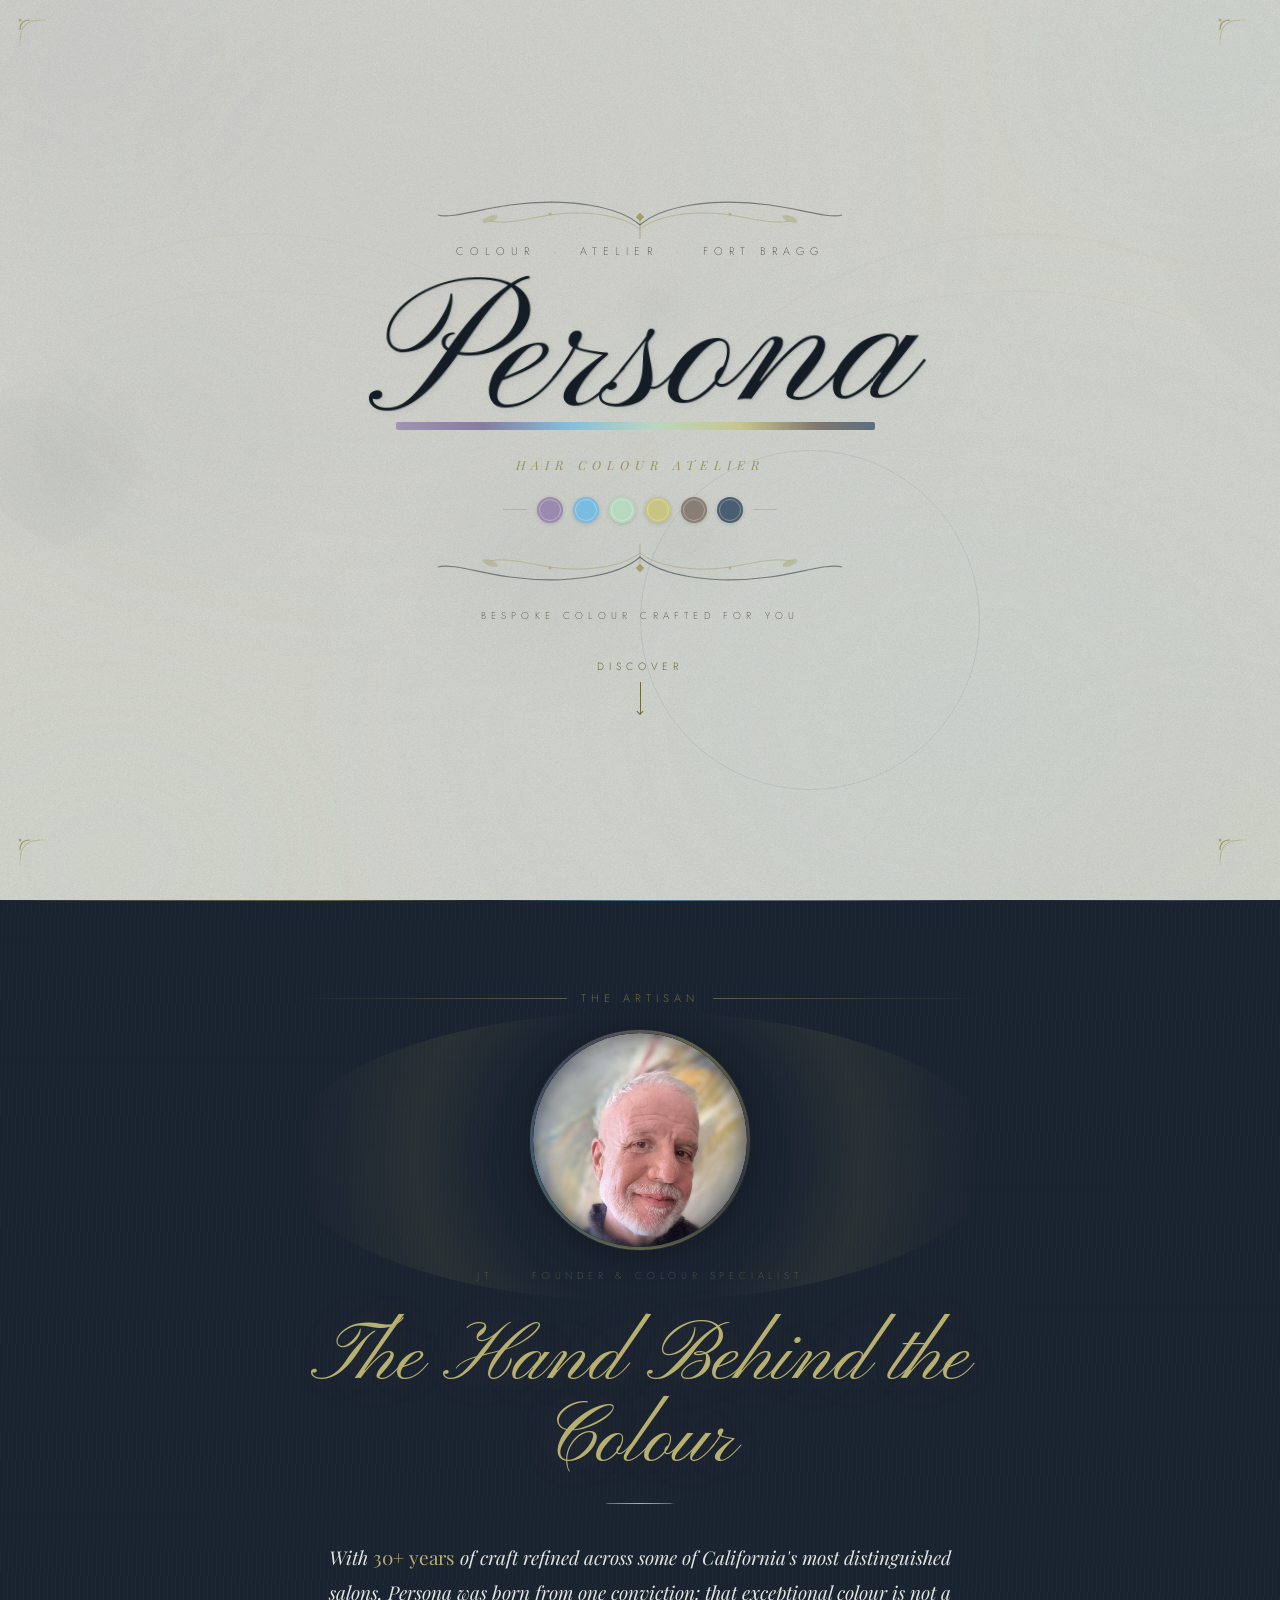
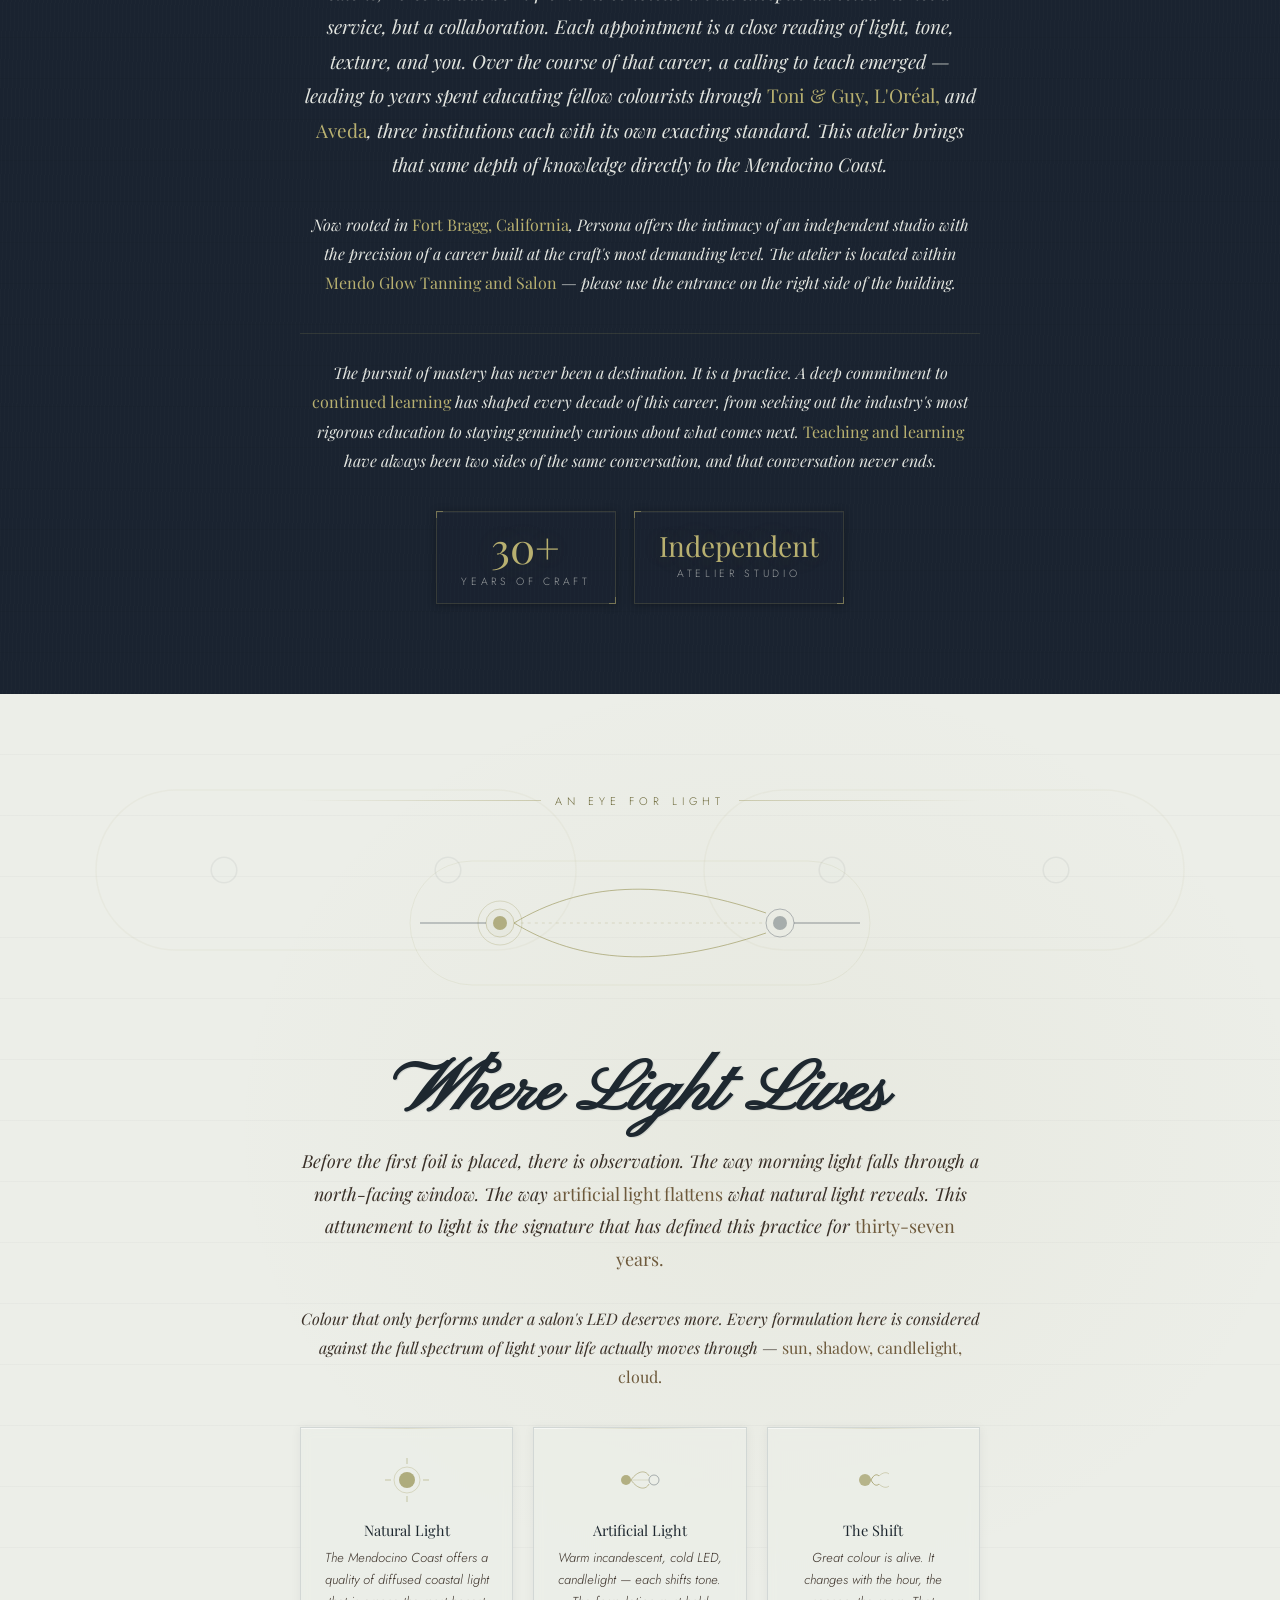
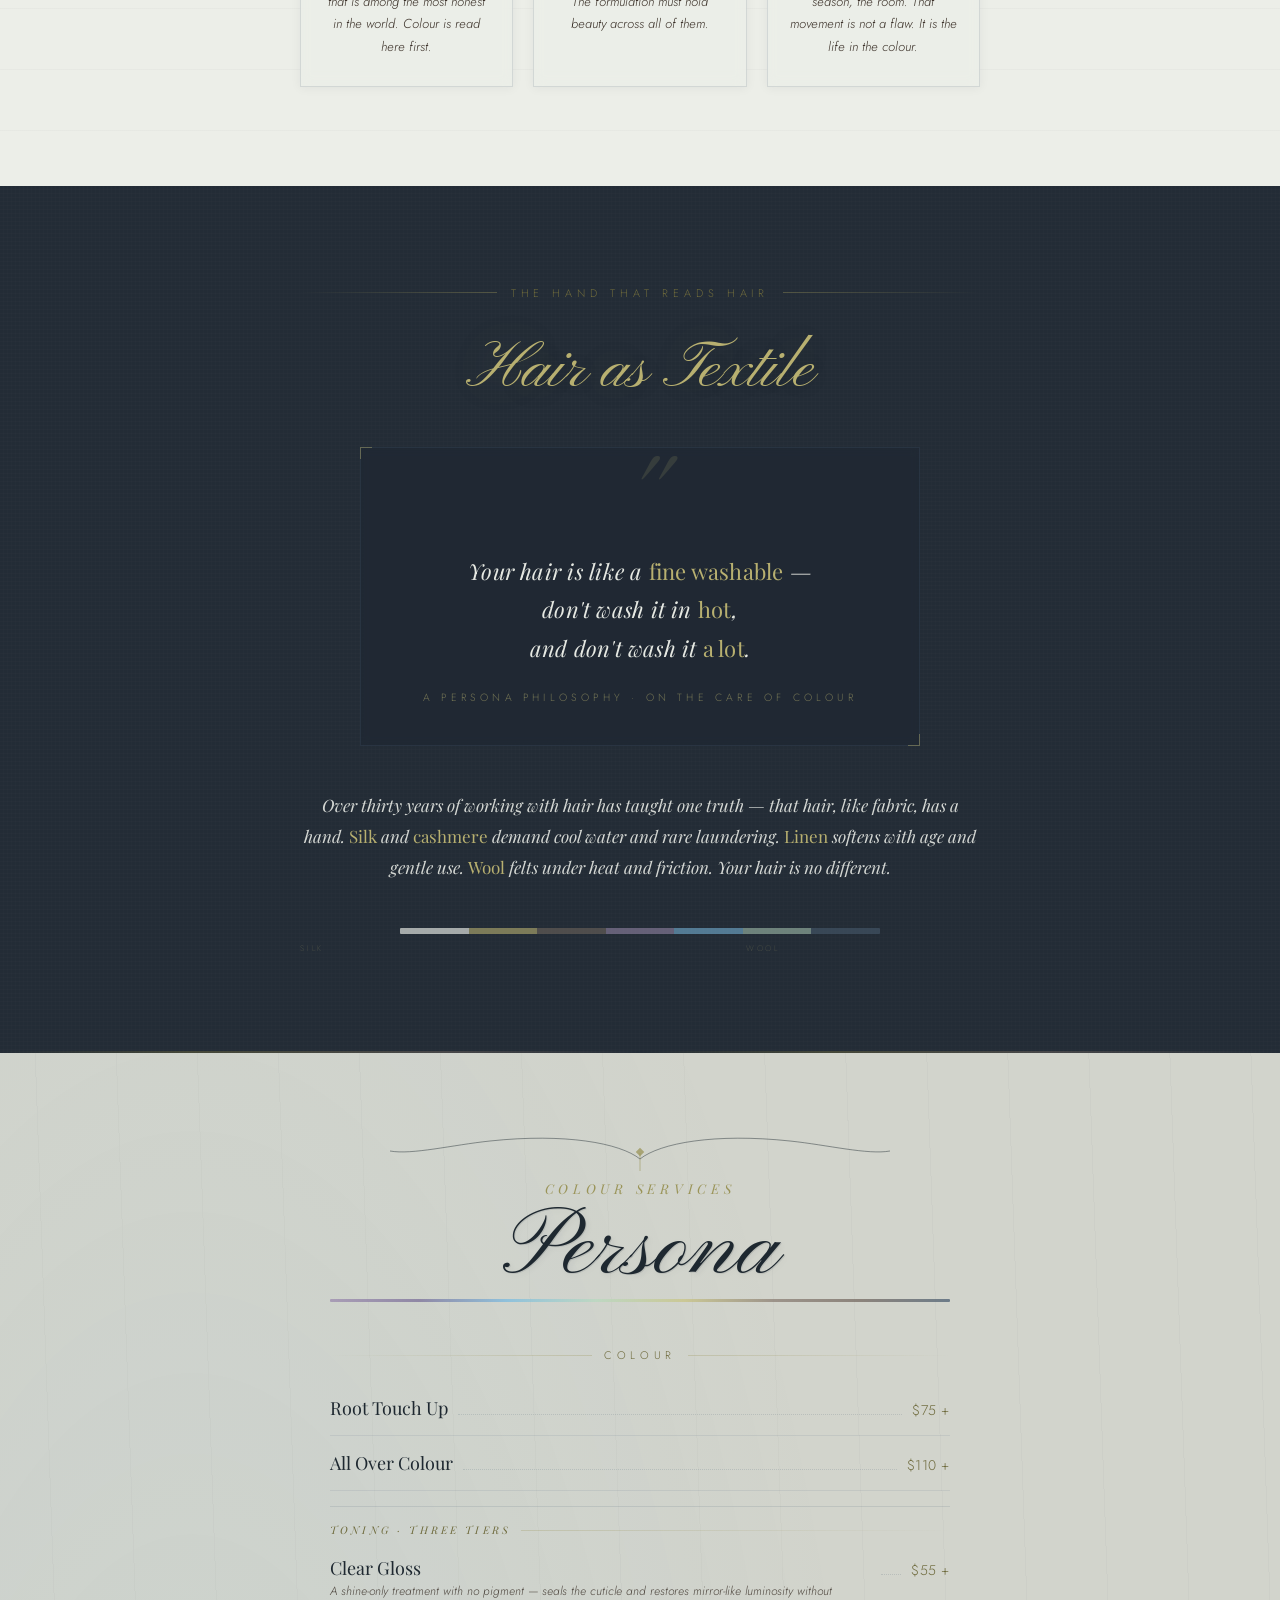
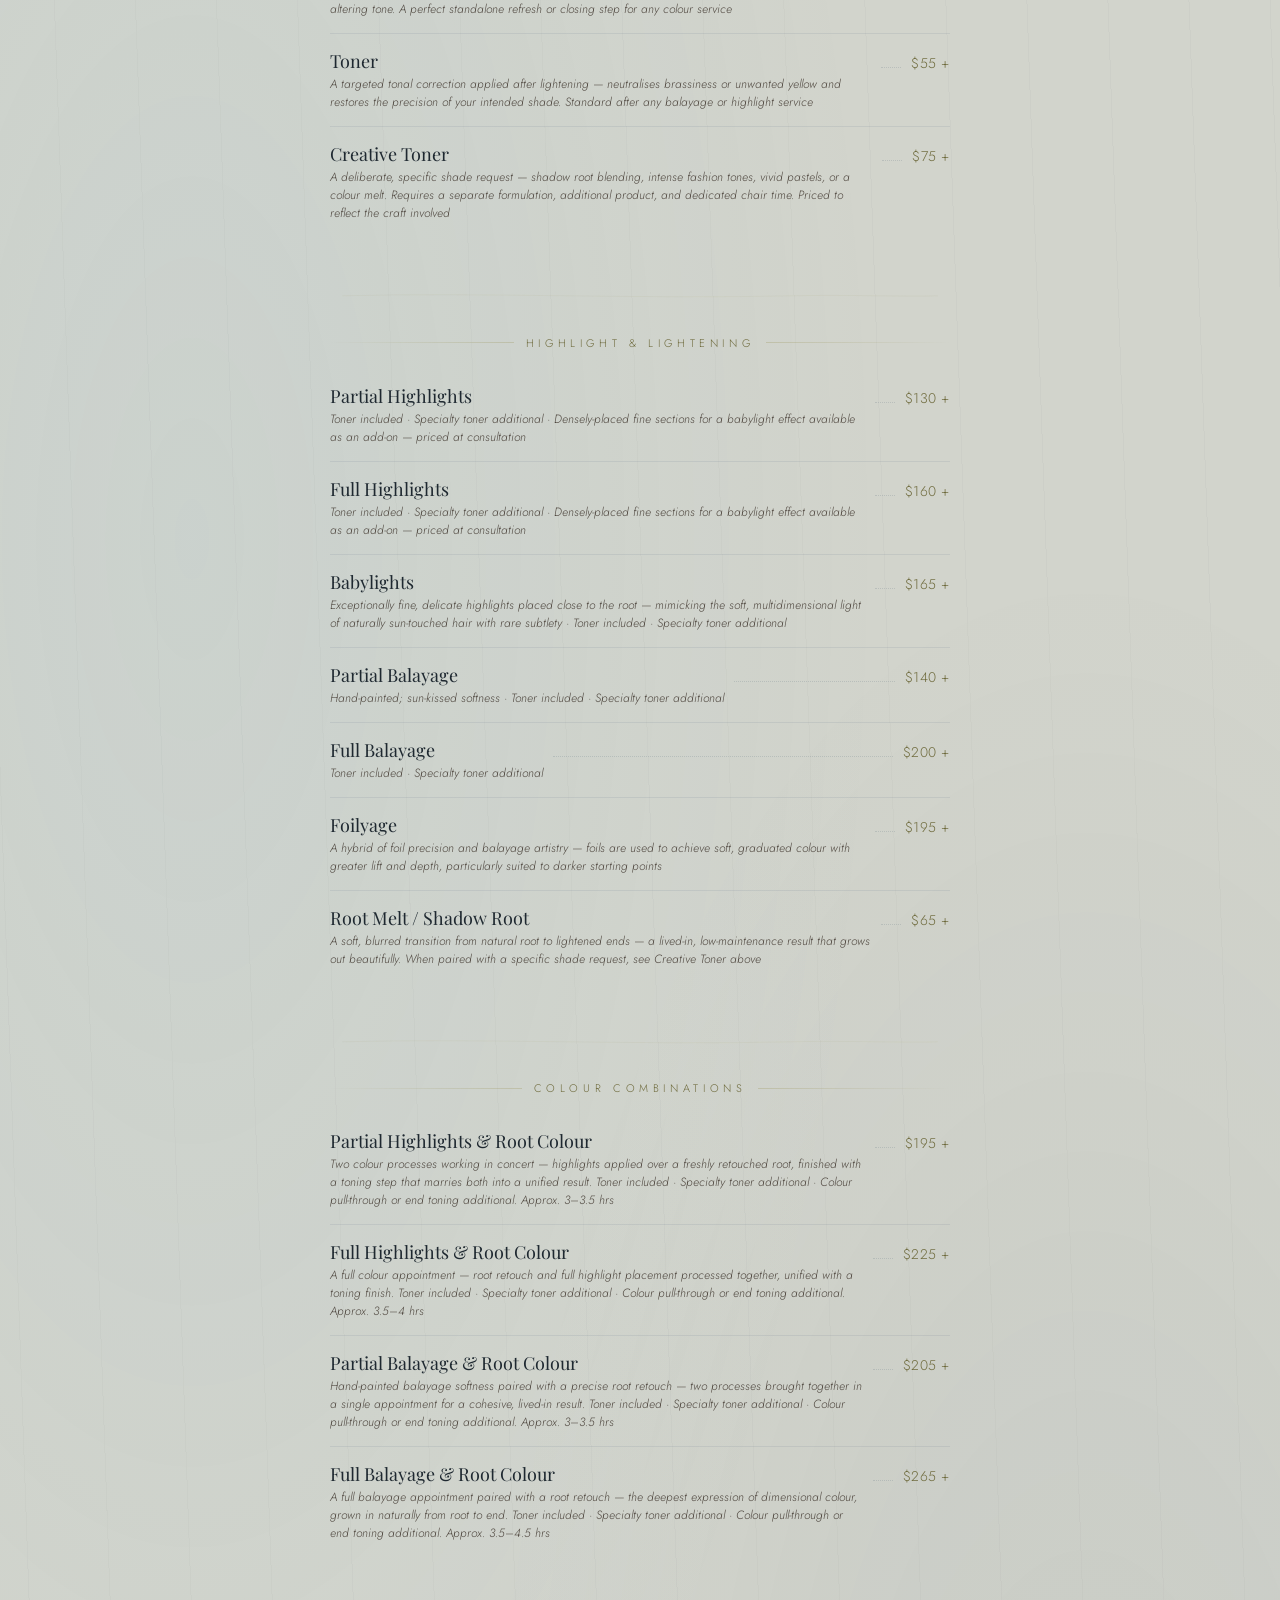
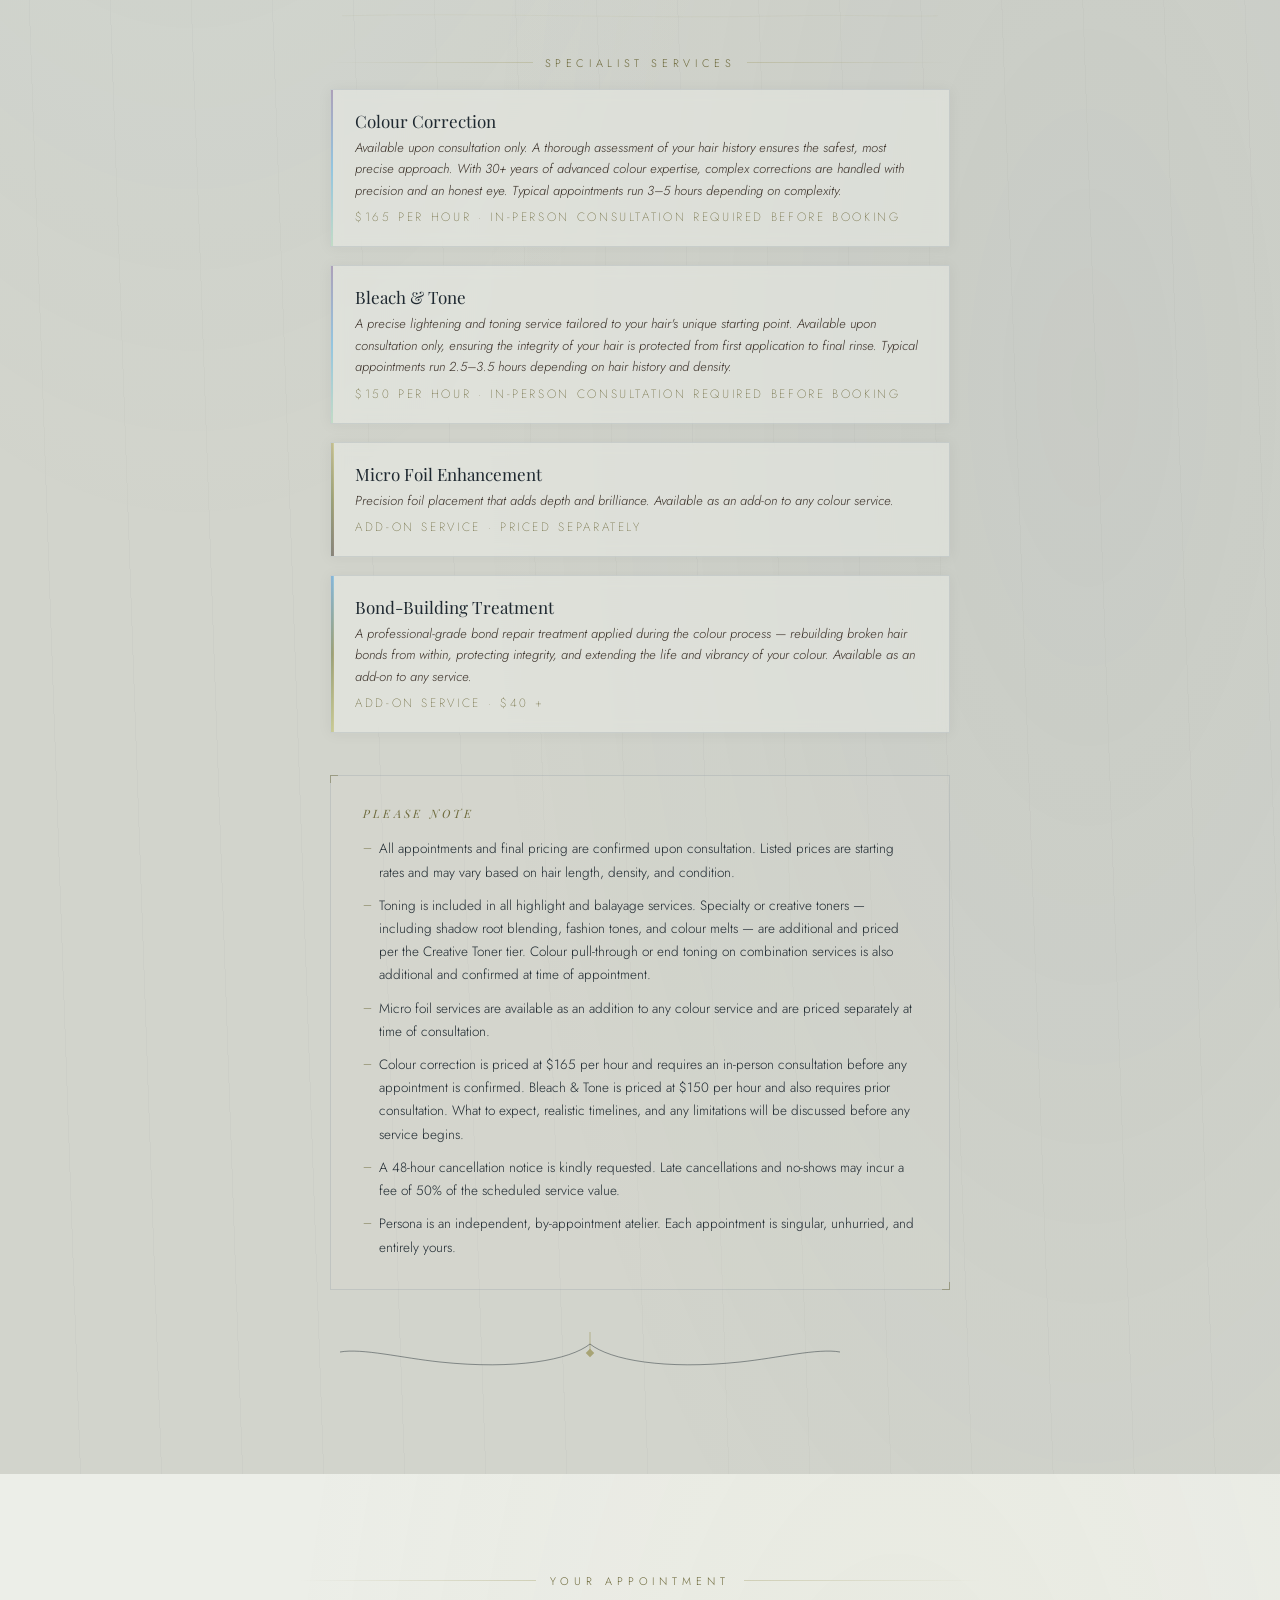
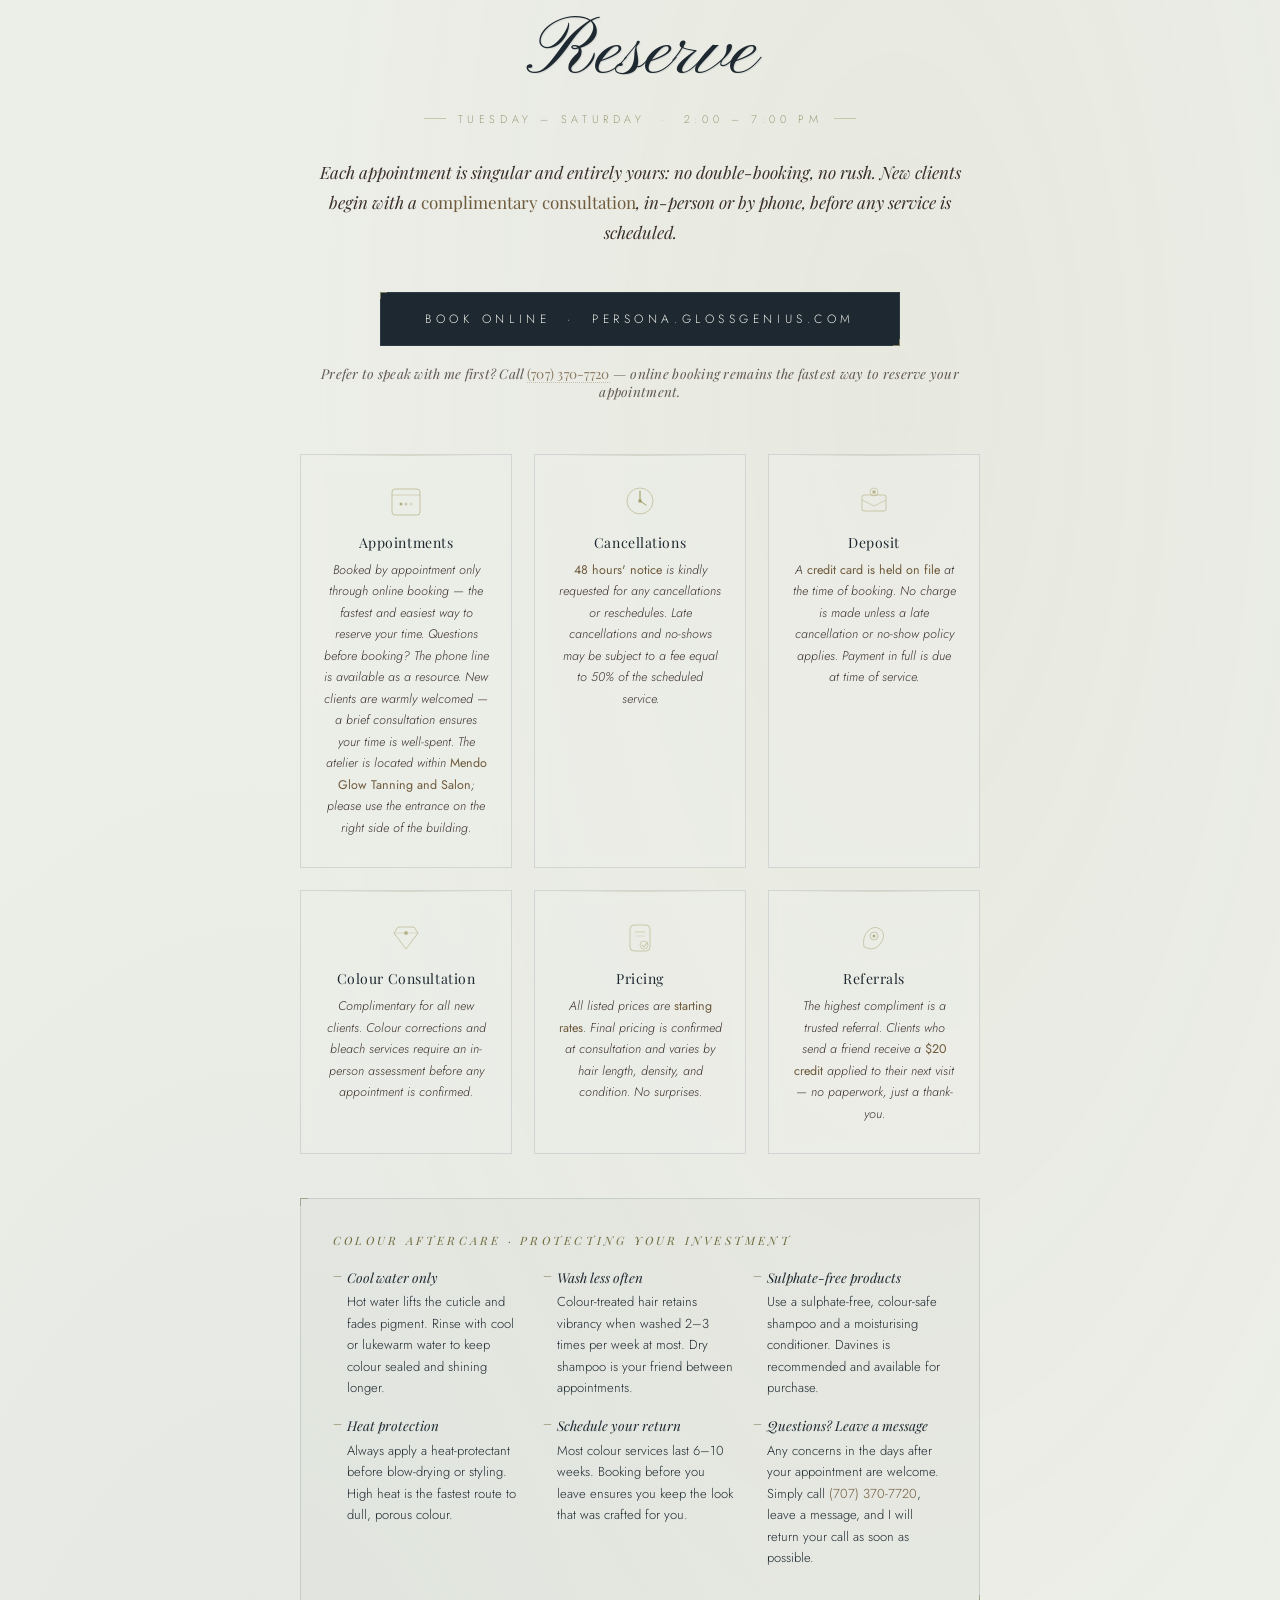
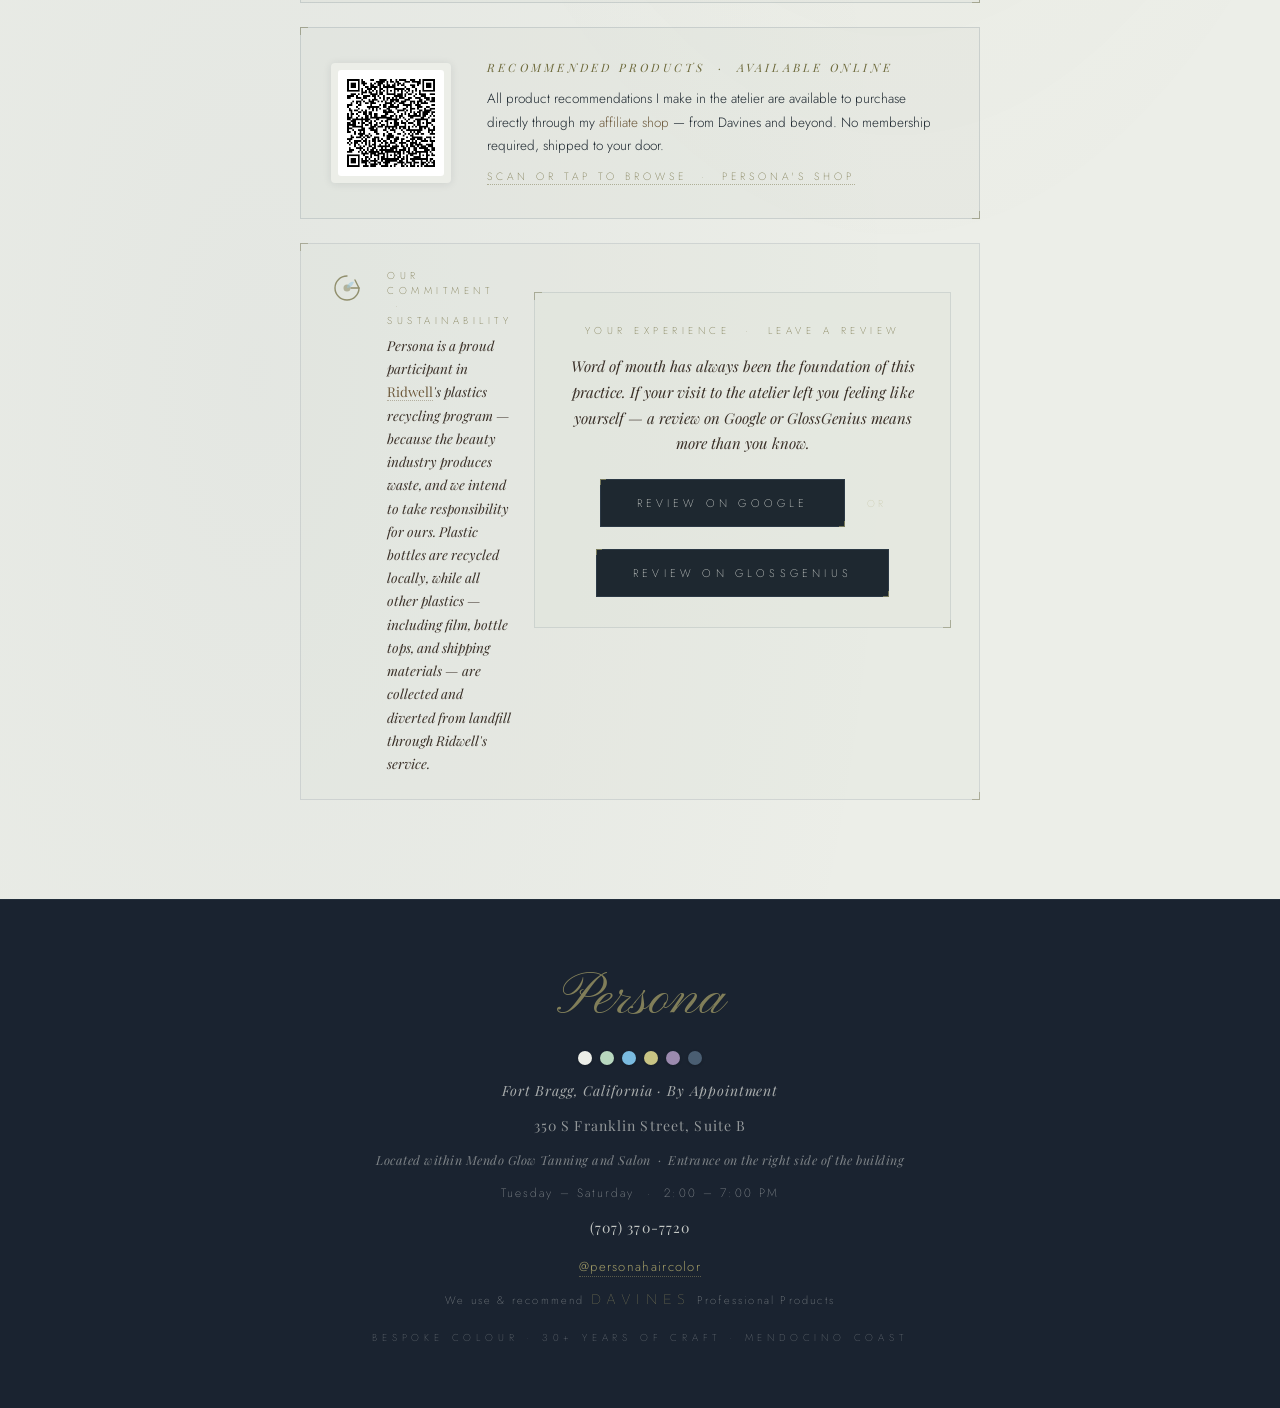
==== commit 31f7d474: "Update index.html" ====
--- a/index.html
+++ b/index.html
@@ -1528,7 +1528,7 @@
       </div>
       <div class="reviews-links">
         <a class="reviews-cta"
-           href="https://www.google.com/gasearch?q=Persona&amp;source=sh/x/gs/m2/5#ebo=0&amp;mpd=~7752679165472774687/customers/reviews"
+           href="https://g.page/r/CbusapxpMWpuEBM/review"
            target="_blank" rel="noopener">
           Review on Google
         </a>
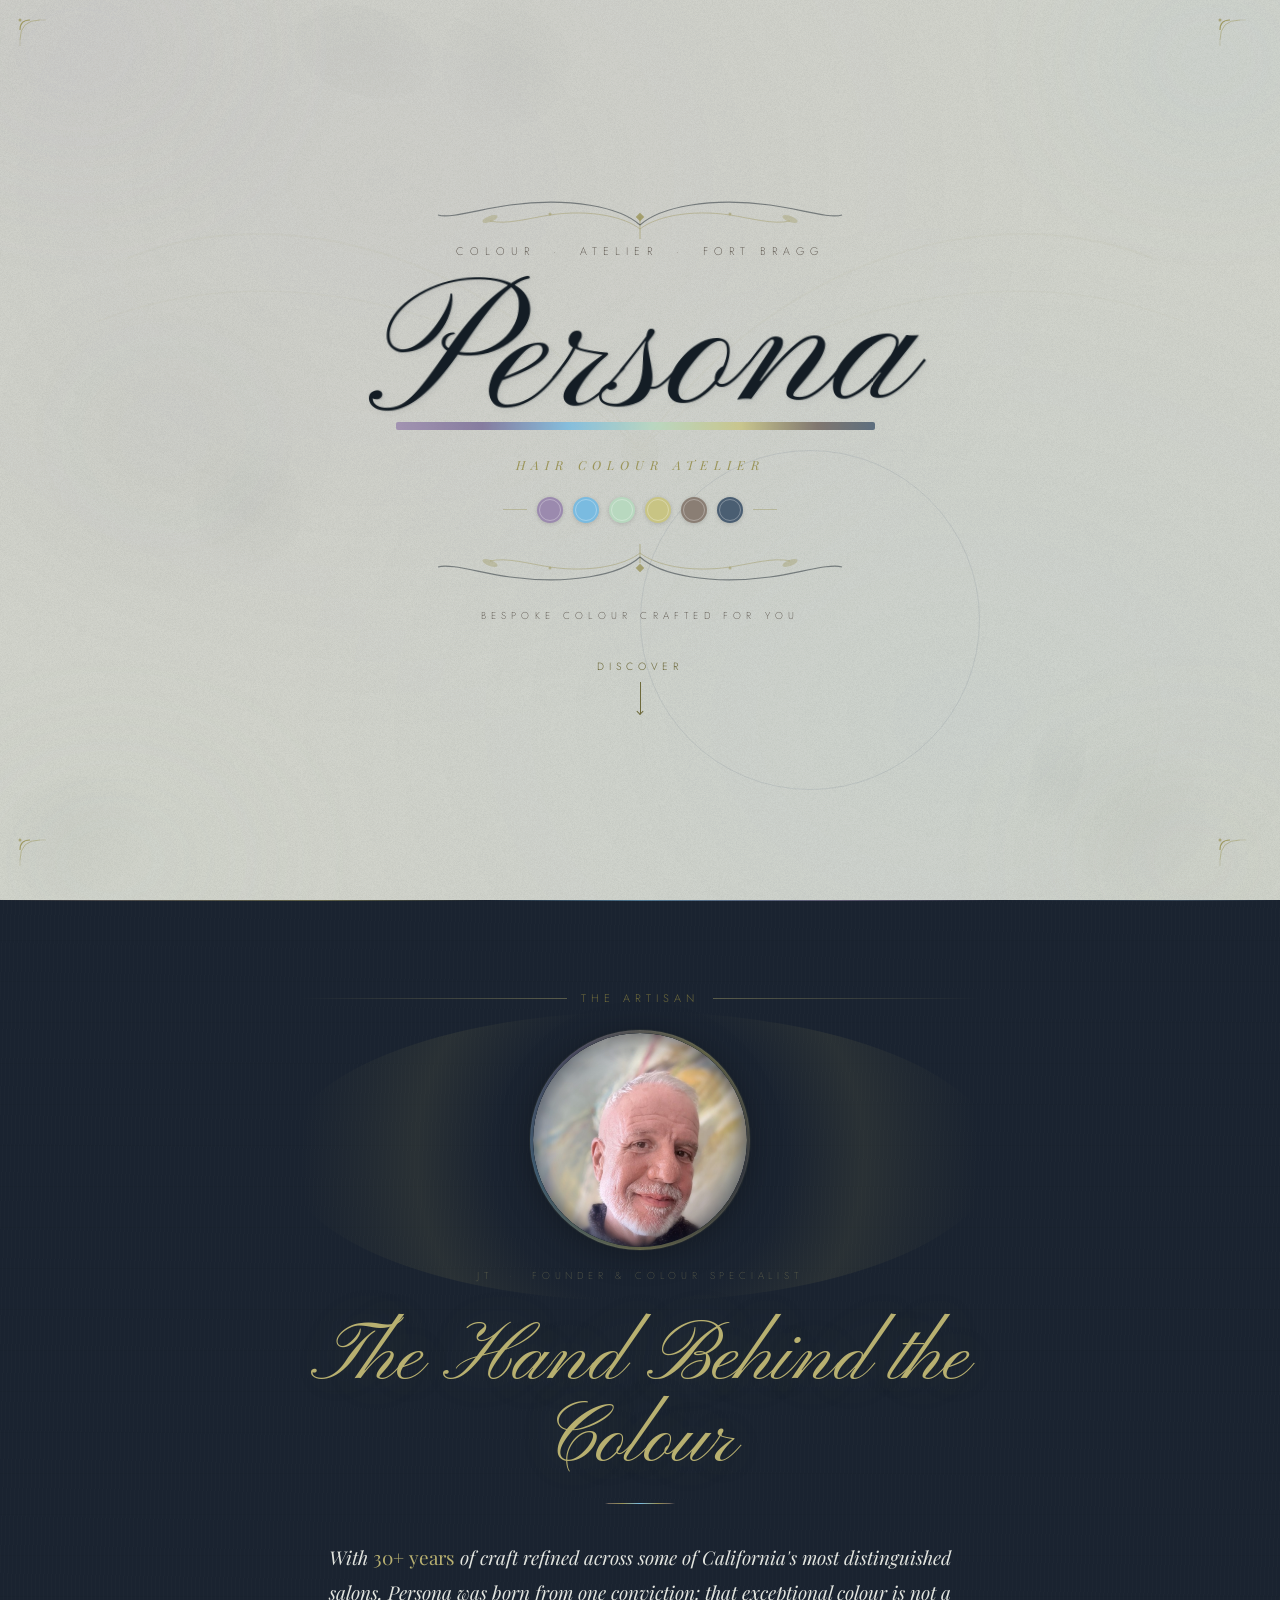
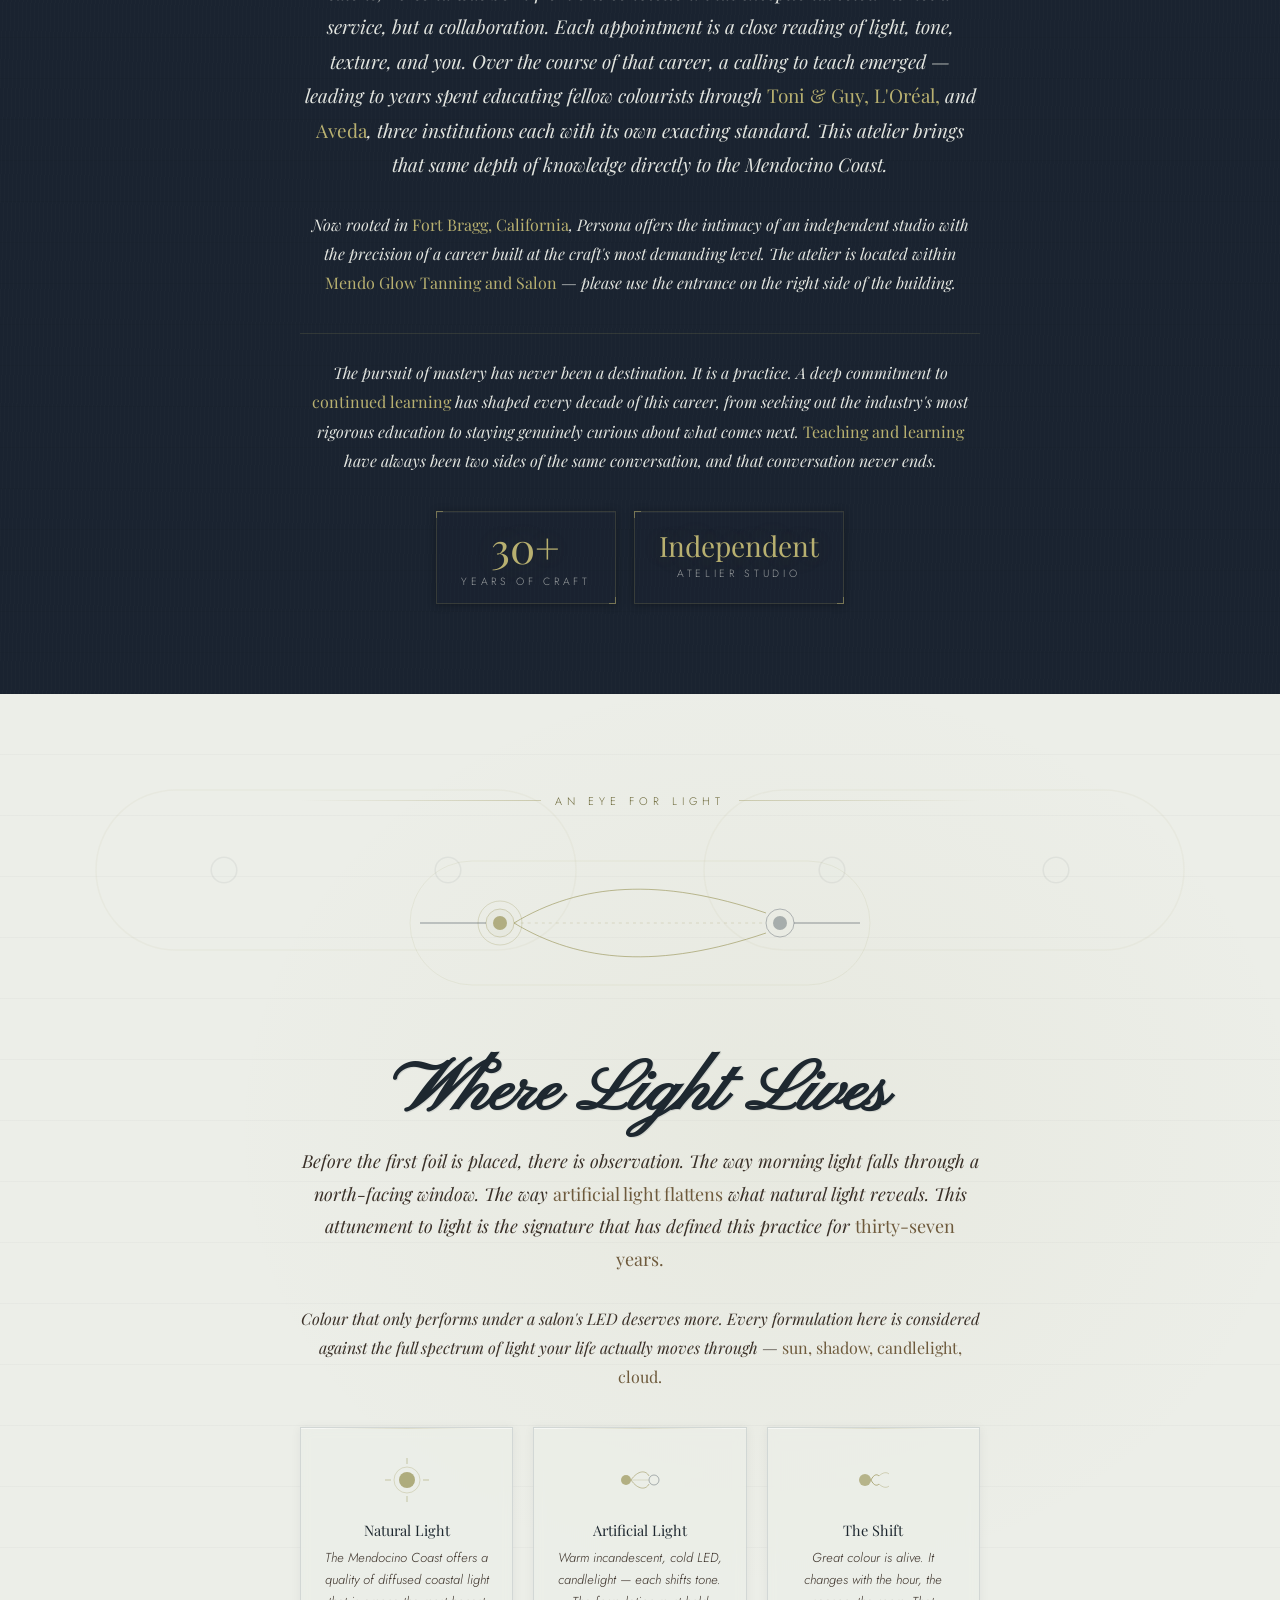
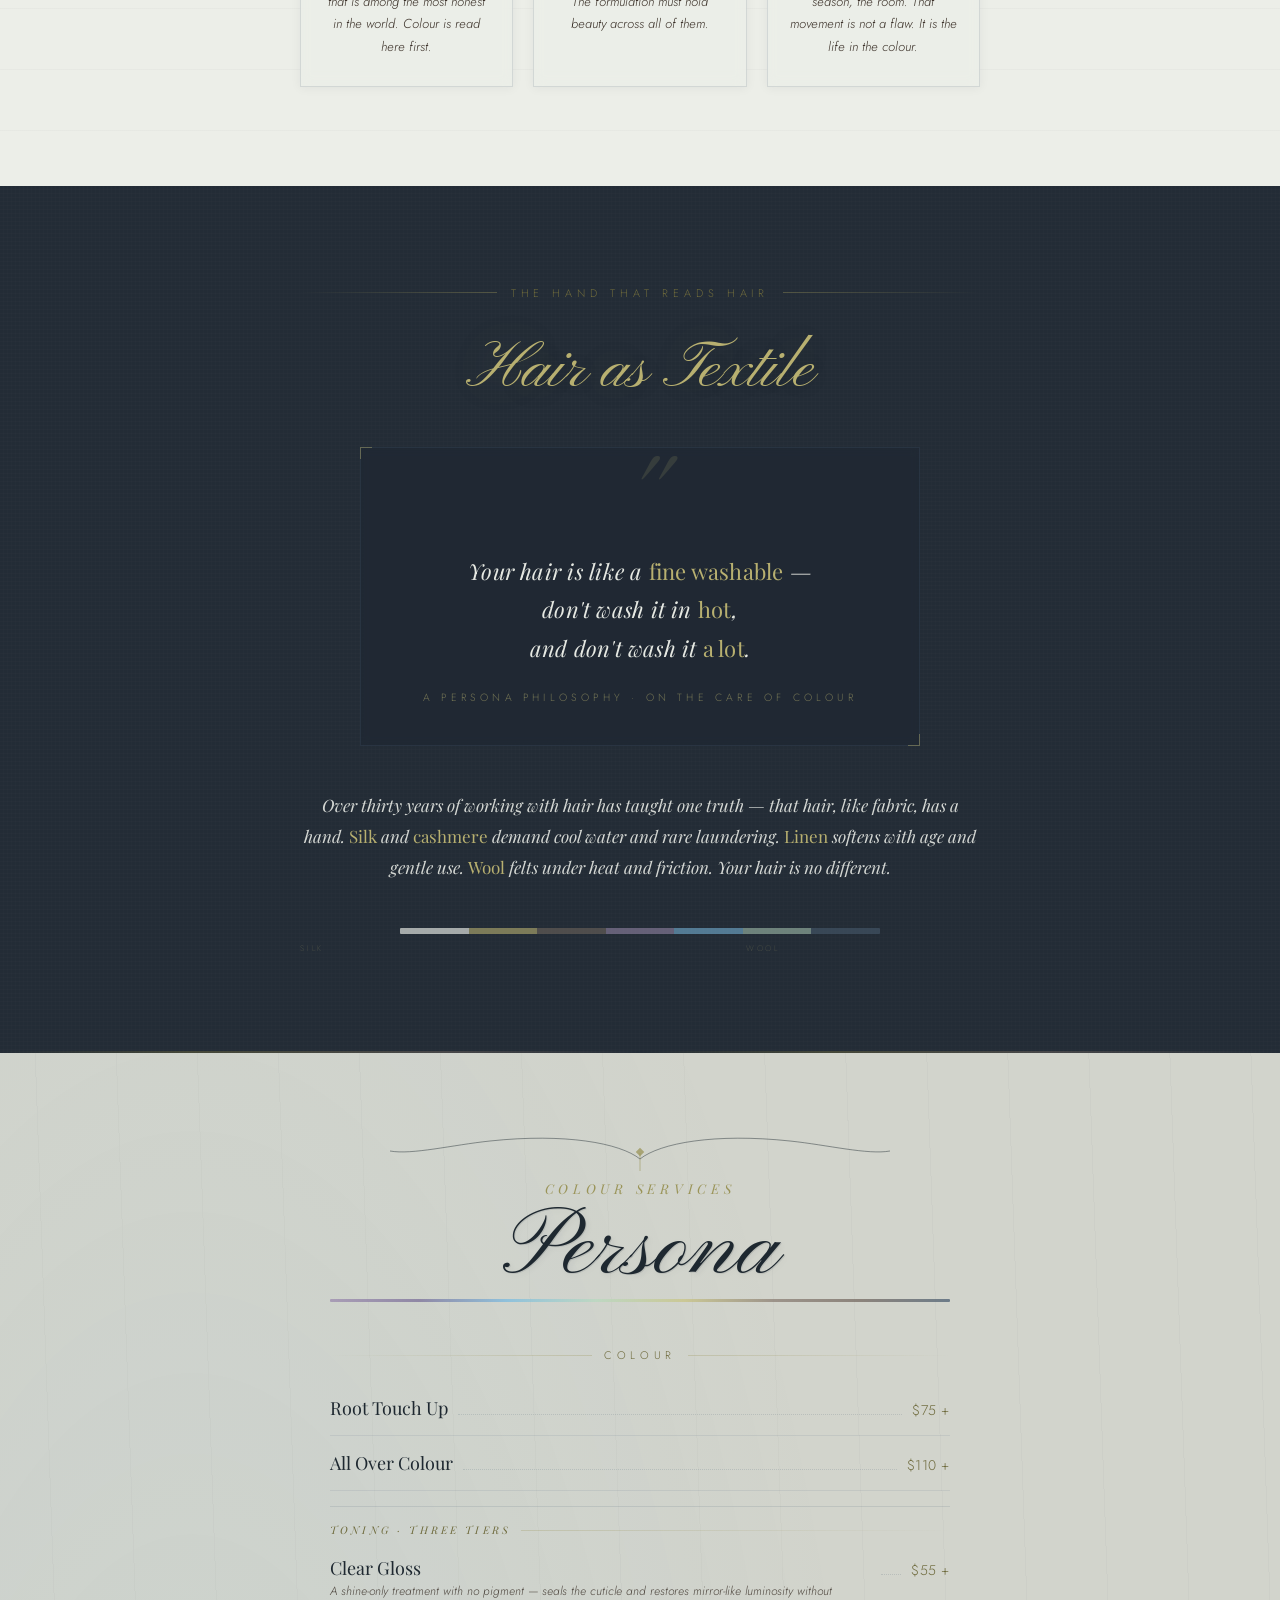
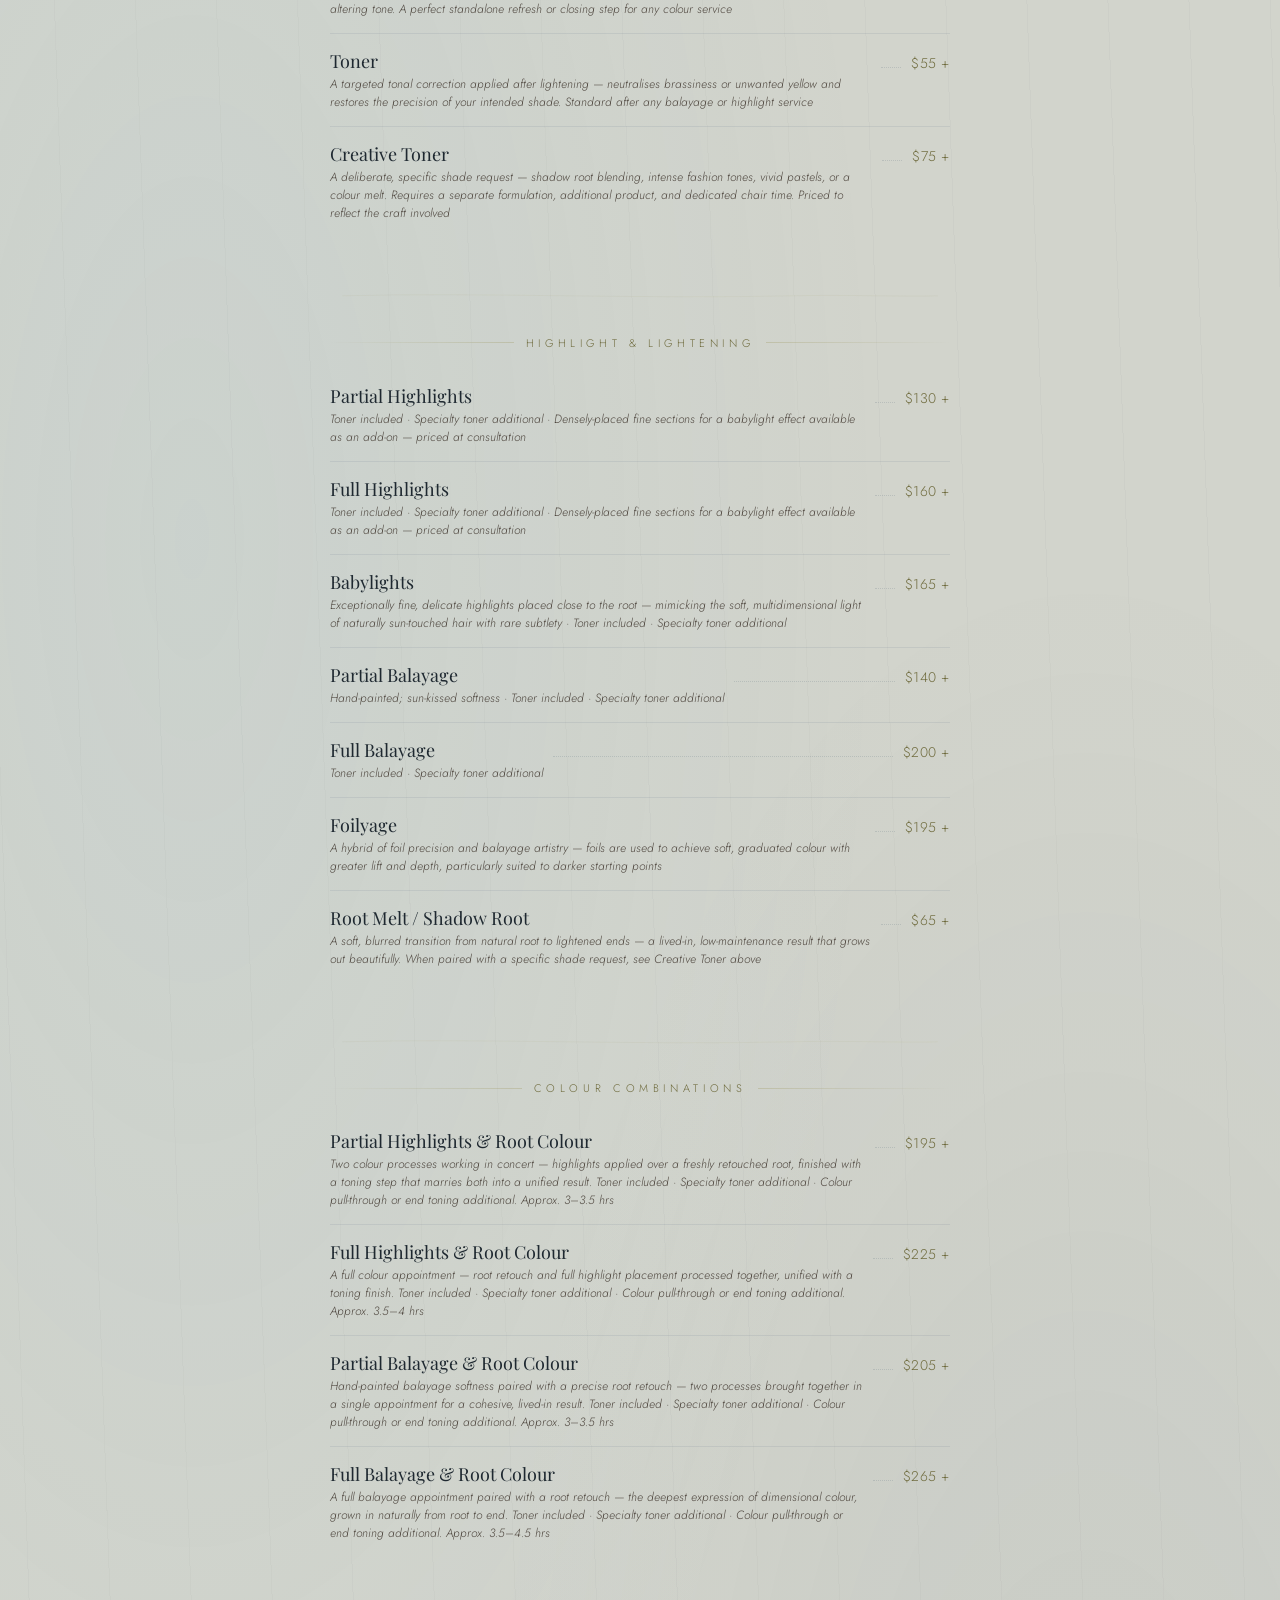
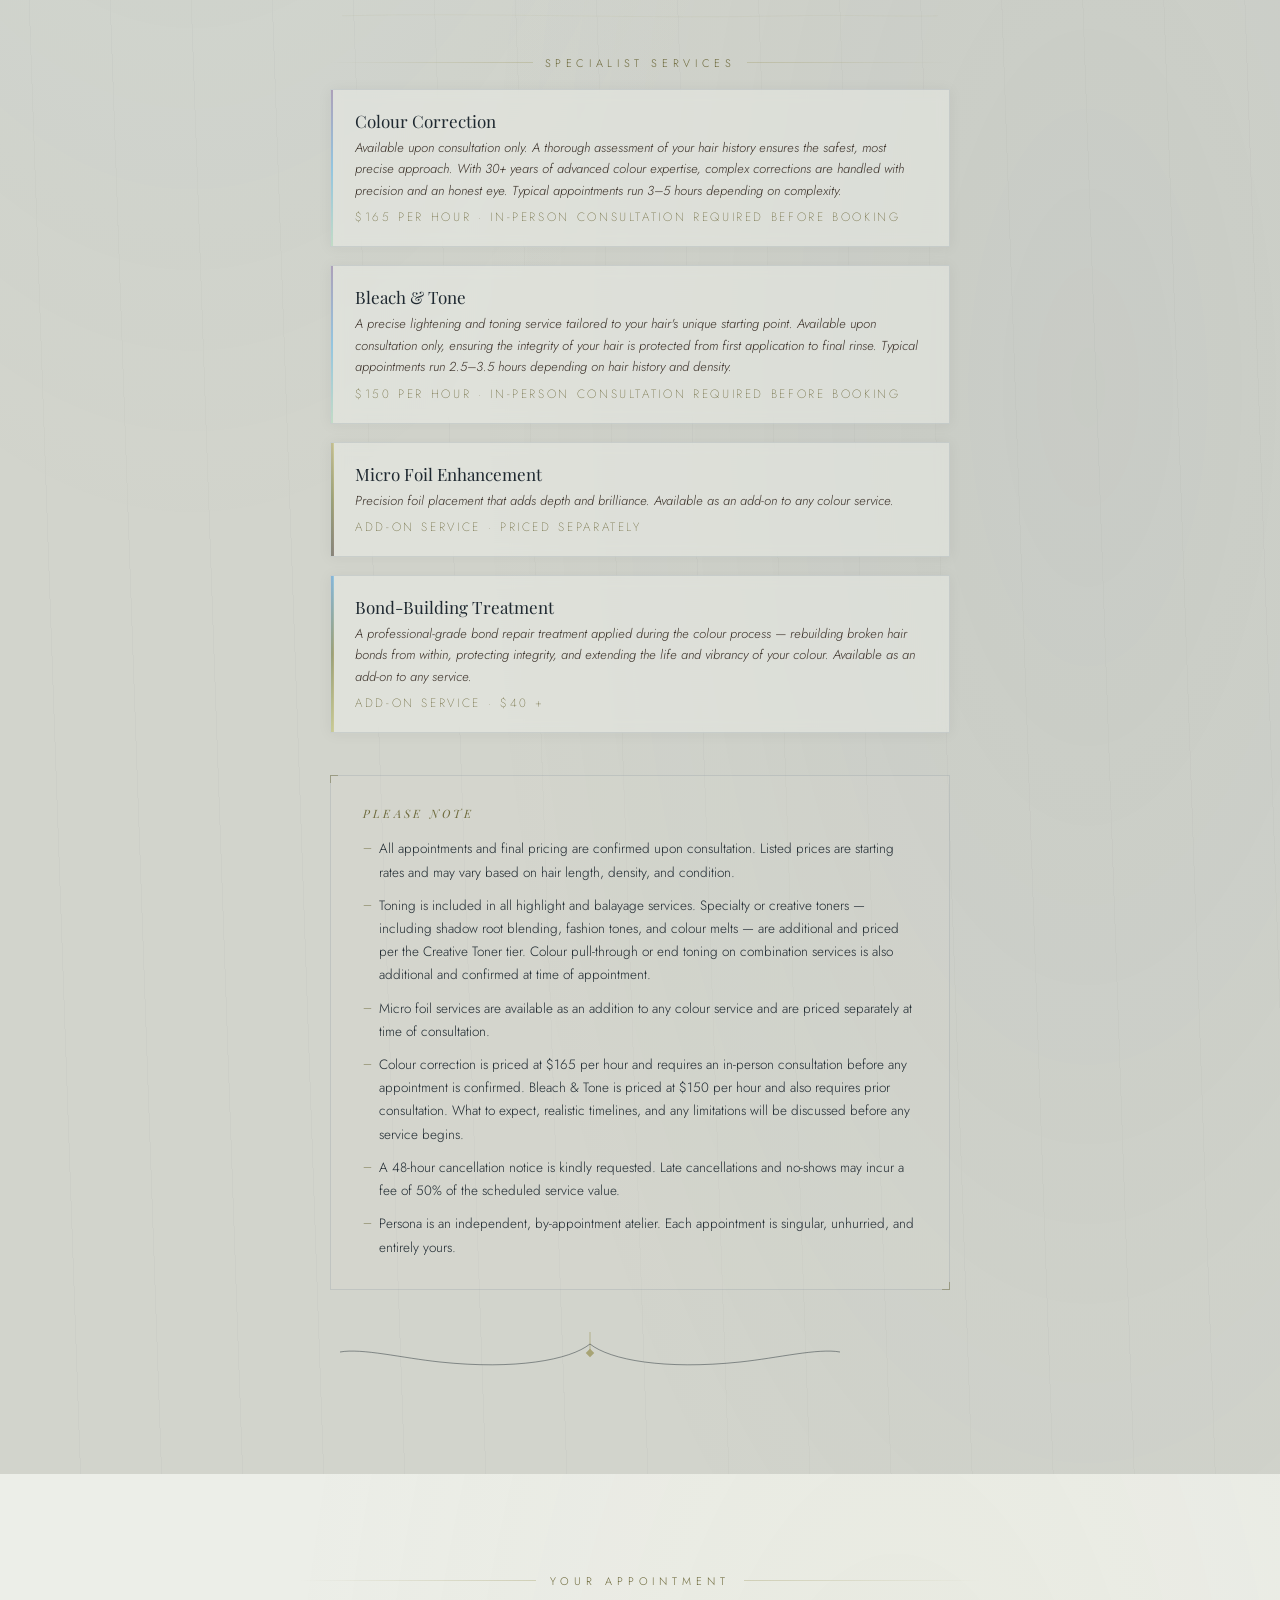
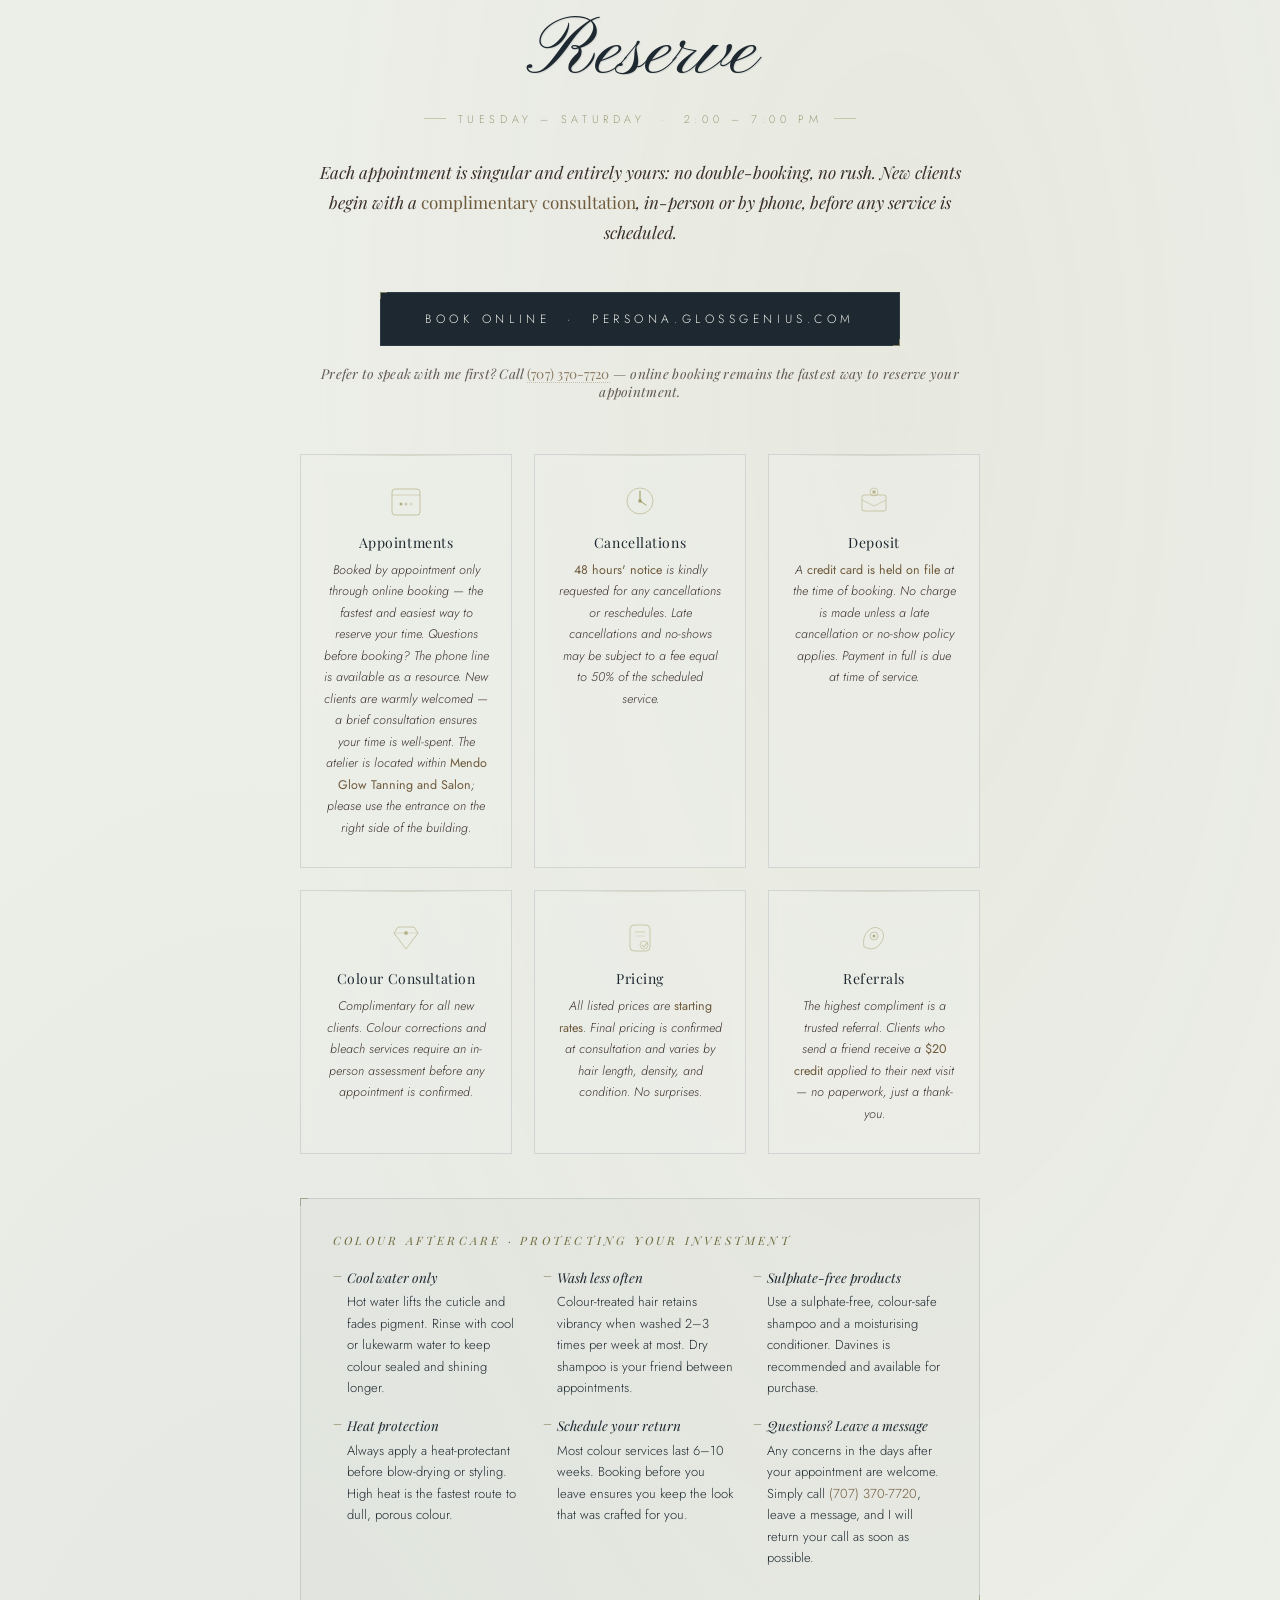
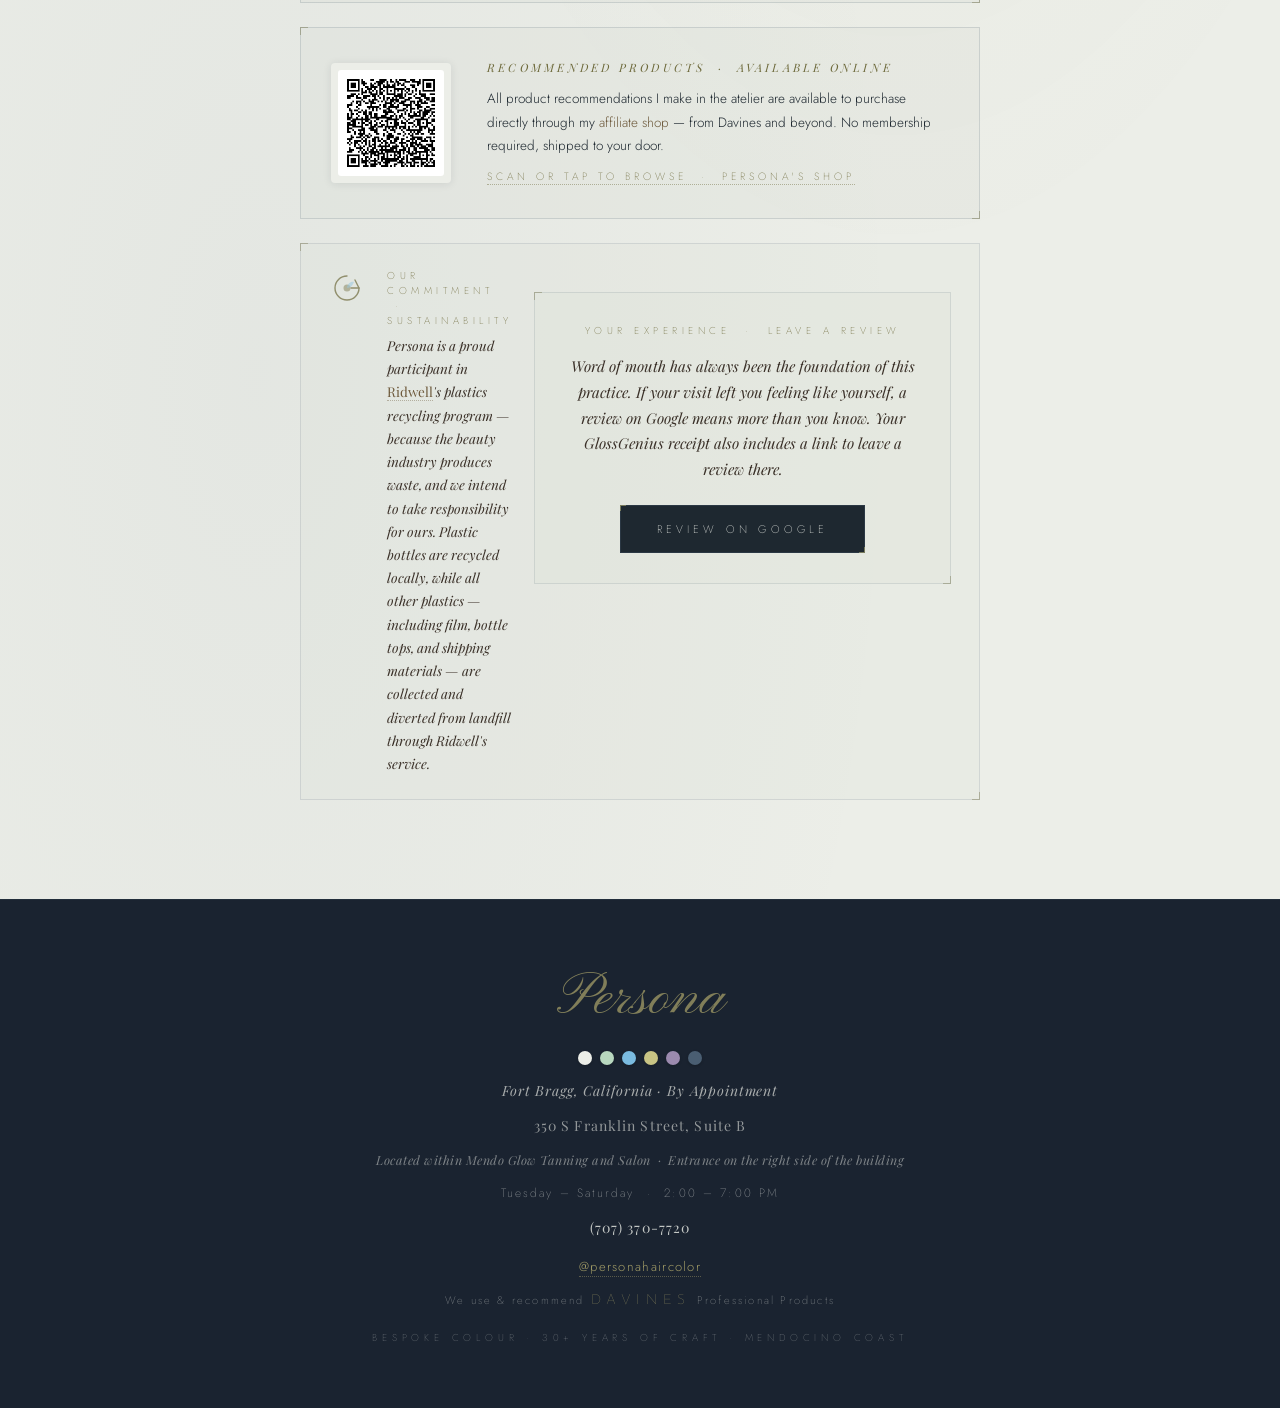
==== commit cf17193d: "Update index.html" ====
--- a/index.html
+++ b/index.html
@@ -1523,20 +1523,14 @@
       <div class="reviews-label">Your Experience &nbsp;·&nbsp; Leave a Review</div>
       <div class="reviews-body">
         Word of mouth has always been the foundation of this practice.
-        If your visit to the atelier left you feeling like yourself —
-        a review on Google or GlossGenius means more than you know.
+        If your visit left you feeling like yourself, a review on Google means more than you know.
+        Your GlossGenius receipt also includes a link to leave a review there.
       </div>
       <div class="reviews-links">
         <a class="reviews-cta"
            href="https://g.page/r/CbusapxpMWpuEBM/review"
            target="_blank" rel="noopener">
           Review on Google
-        </a>
-        <span class="reviews-divider">or</span>
-        <a class="reviews-cta"
-           href="https://persona.glossgenius.com"
-           target="_blank" rel="noopener">
-          Review on GlossGenius
         </a>
       </div>
     </div>
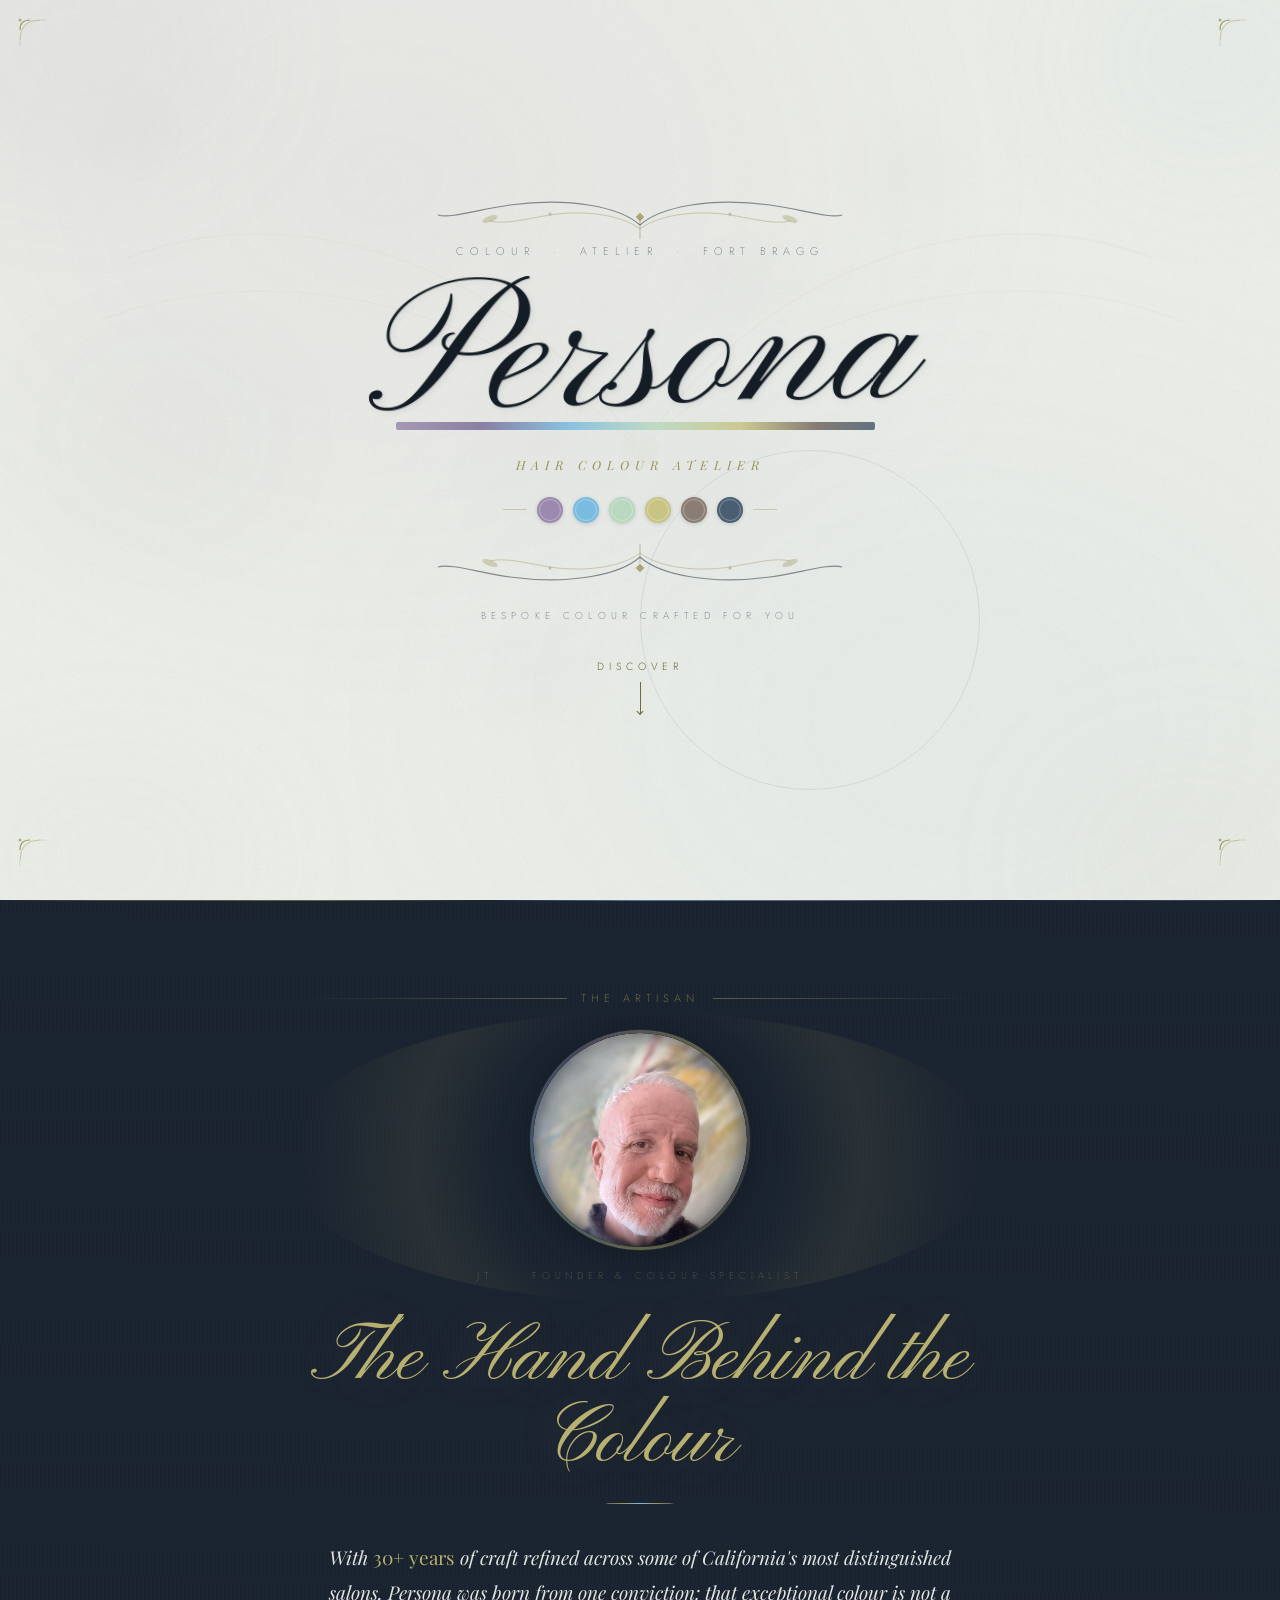
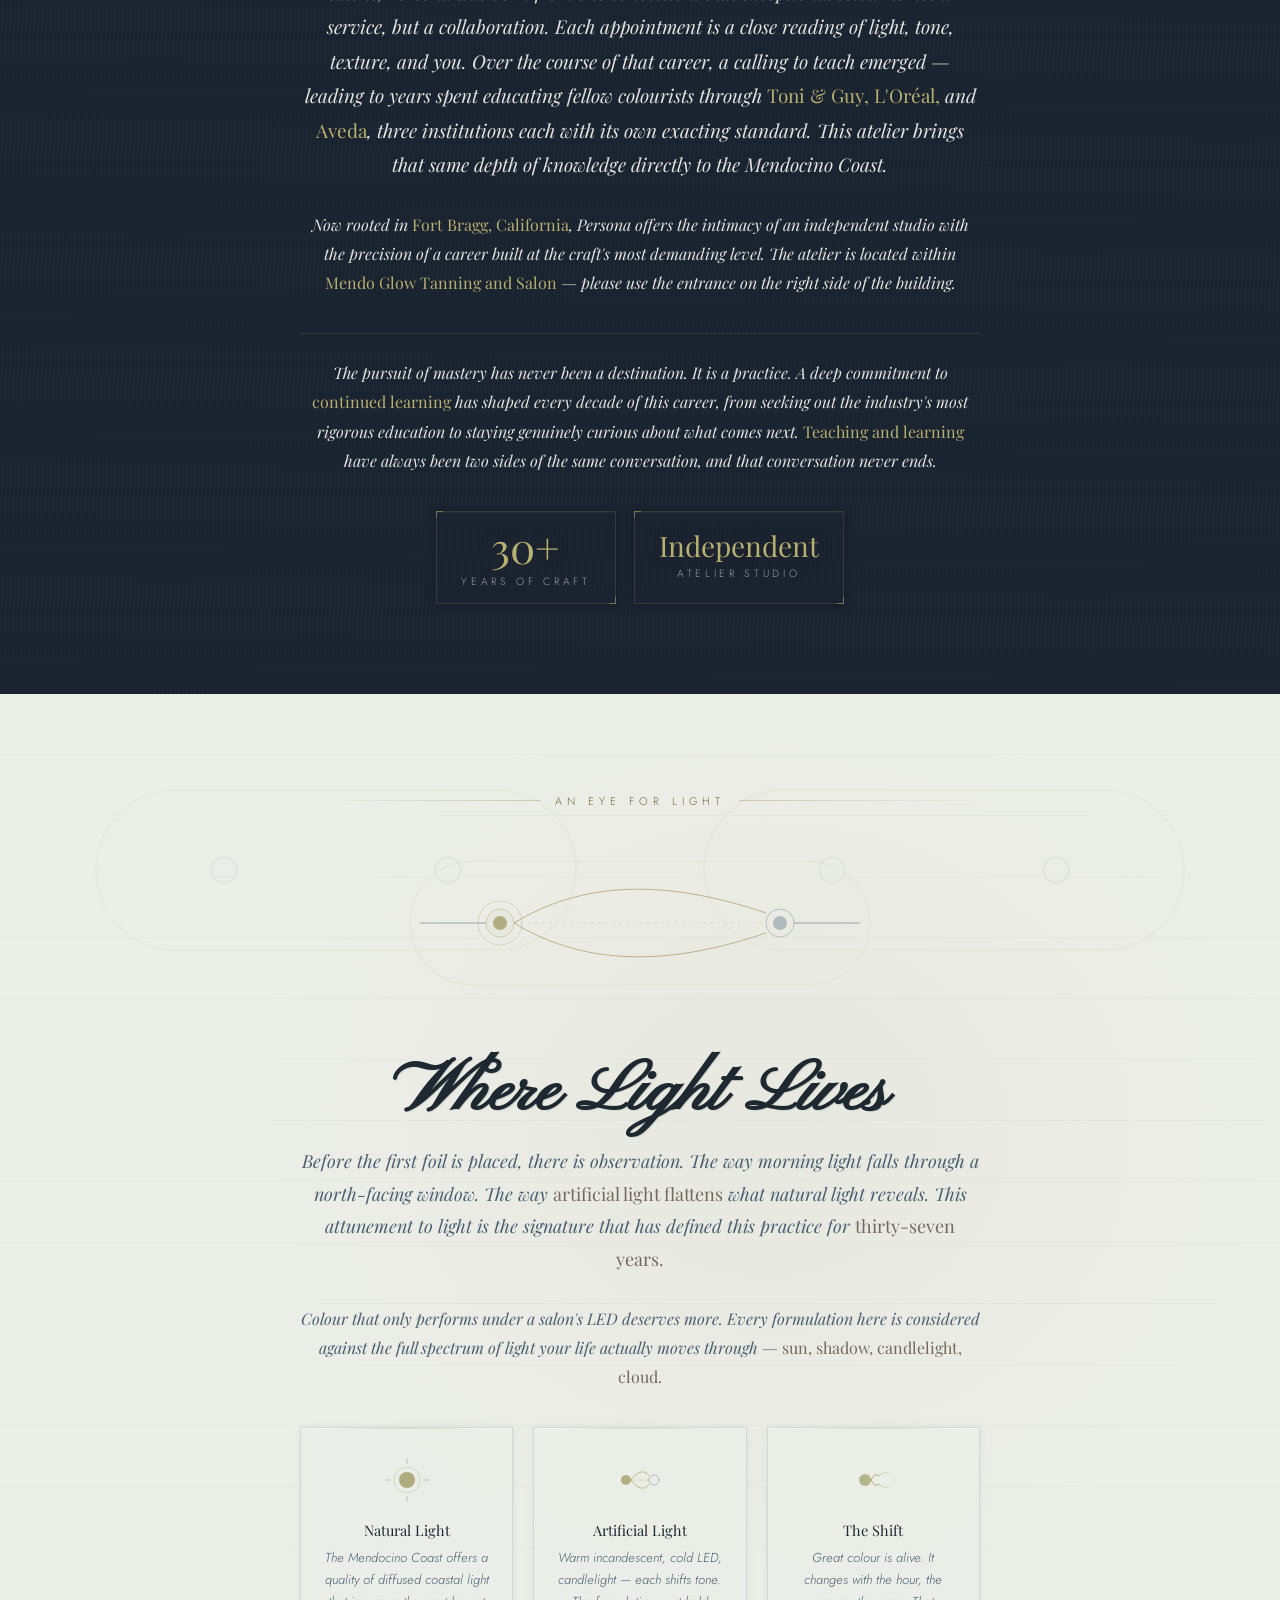
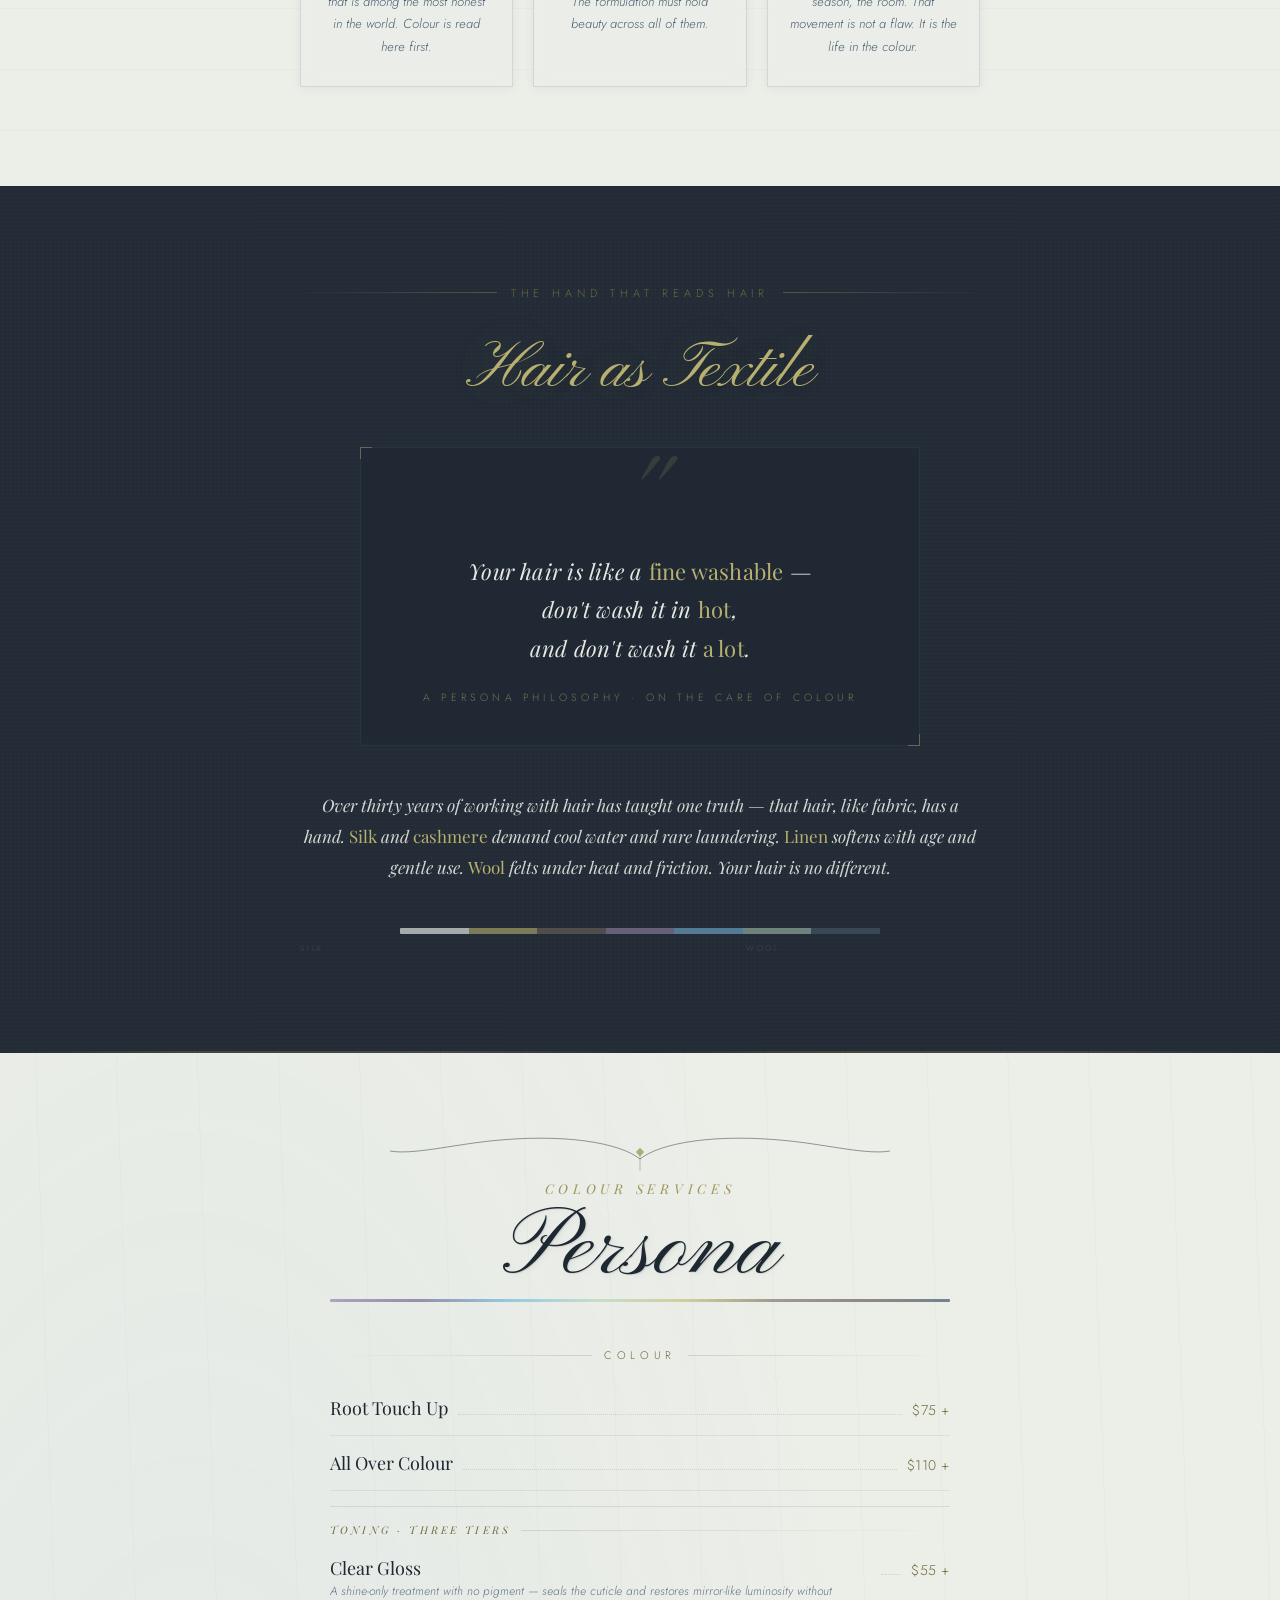
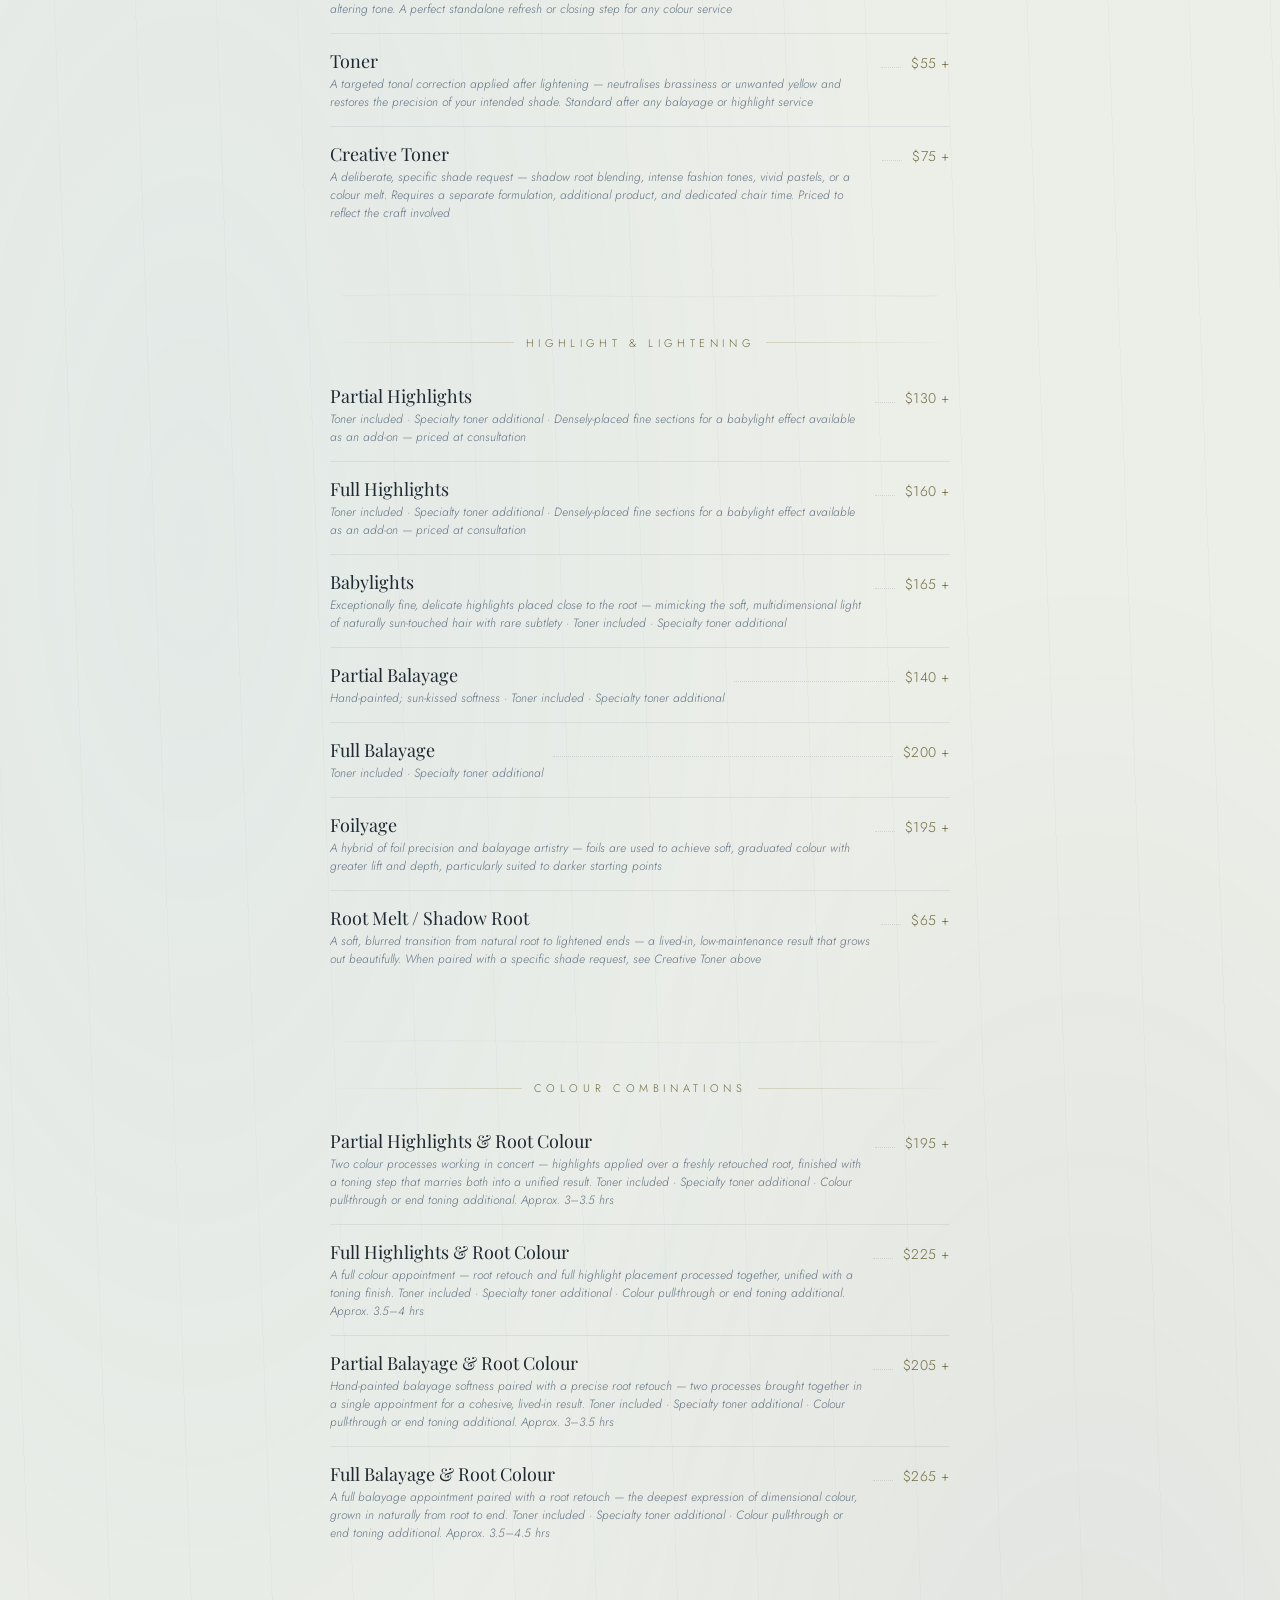
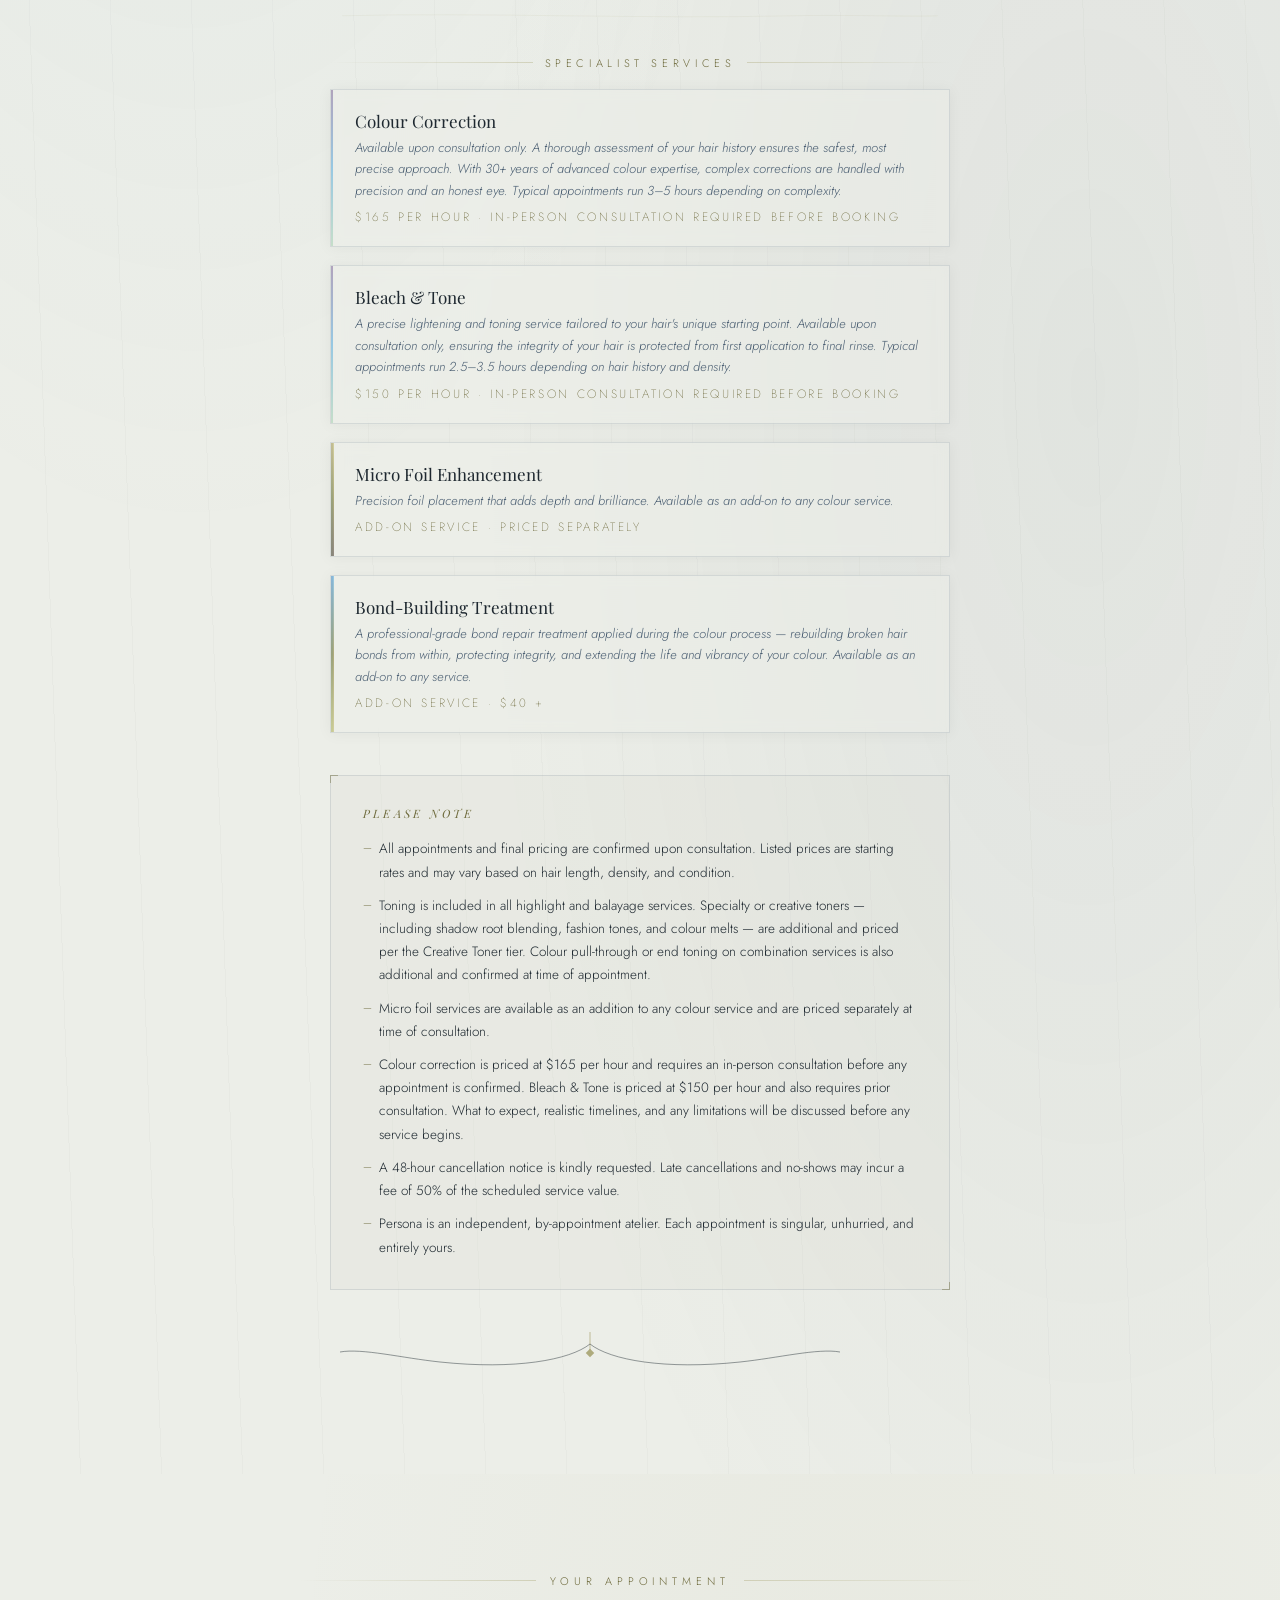
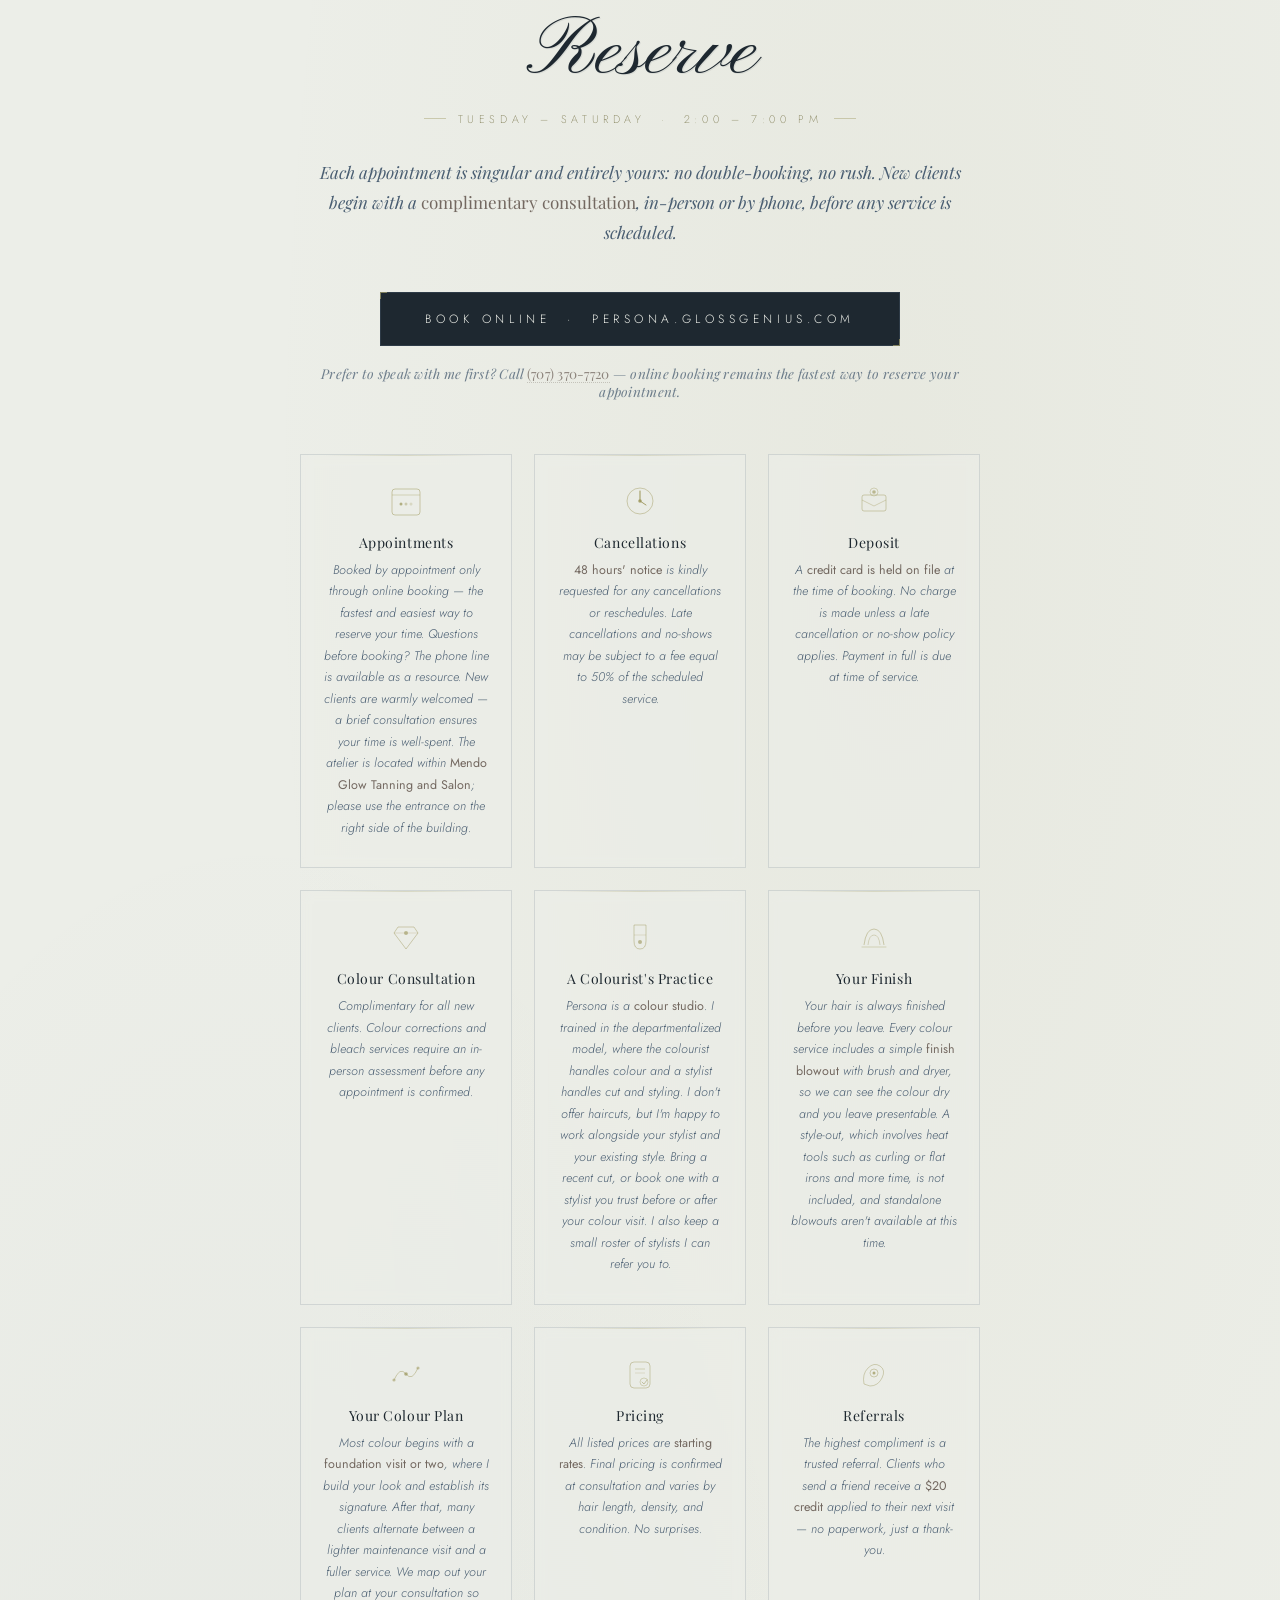
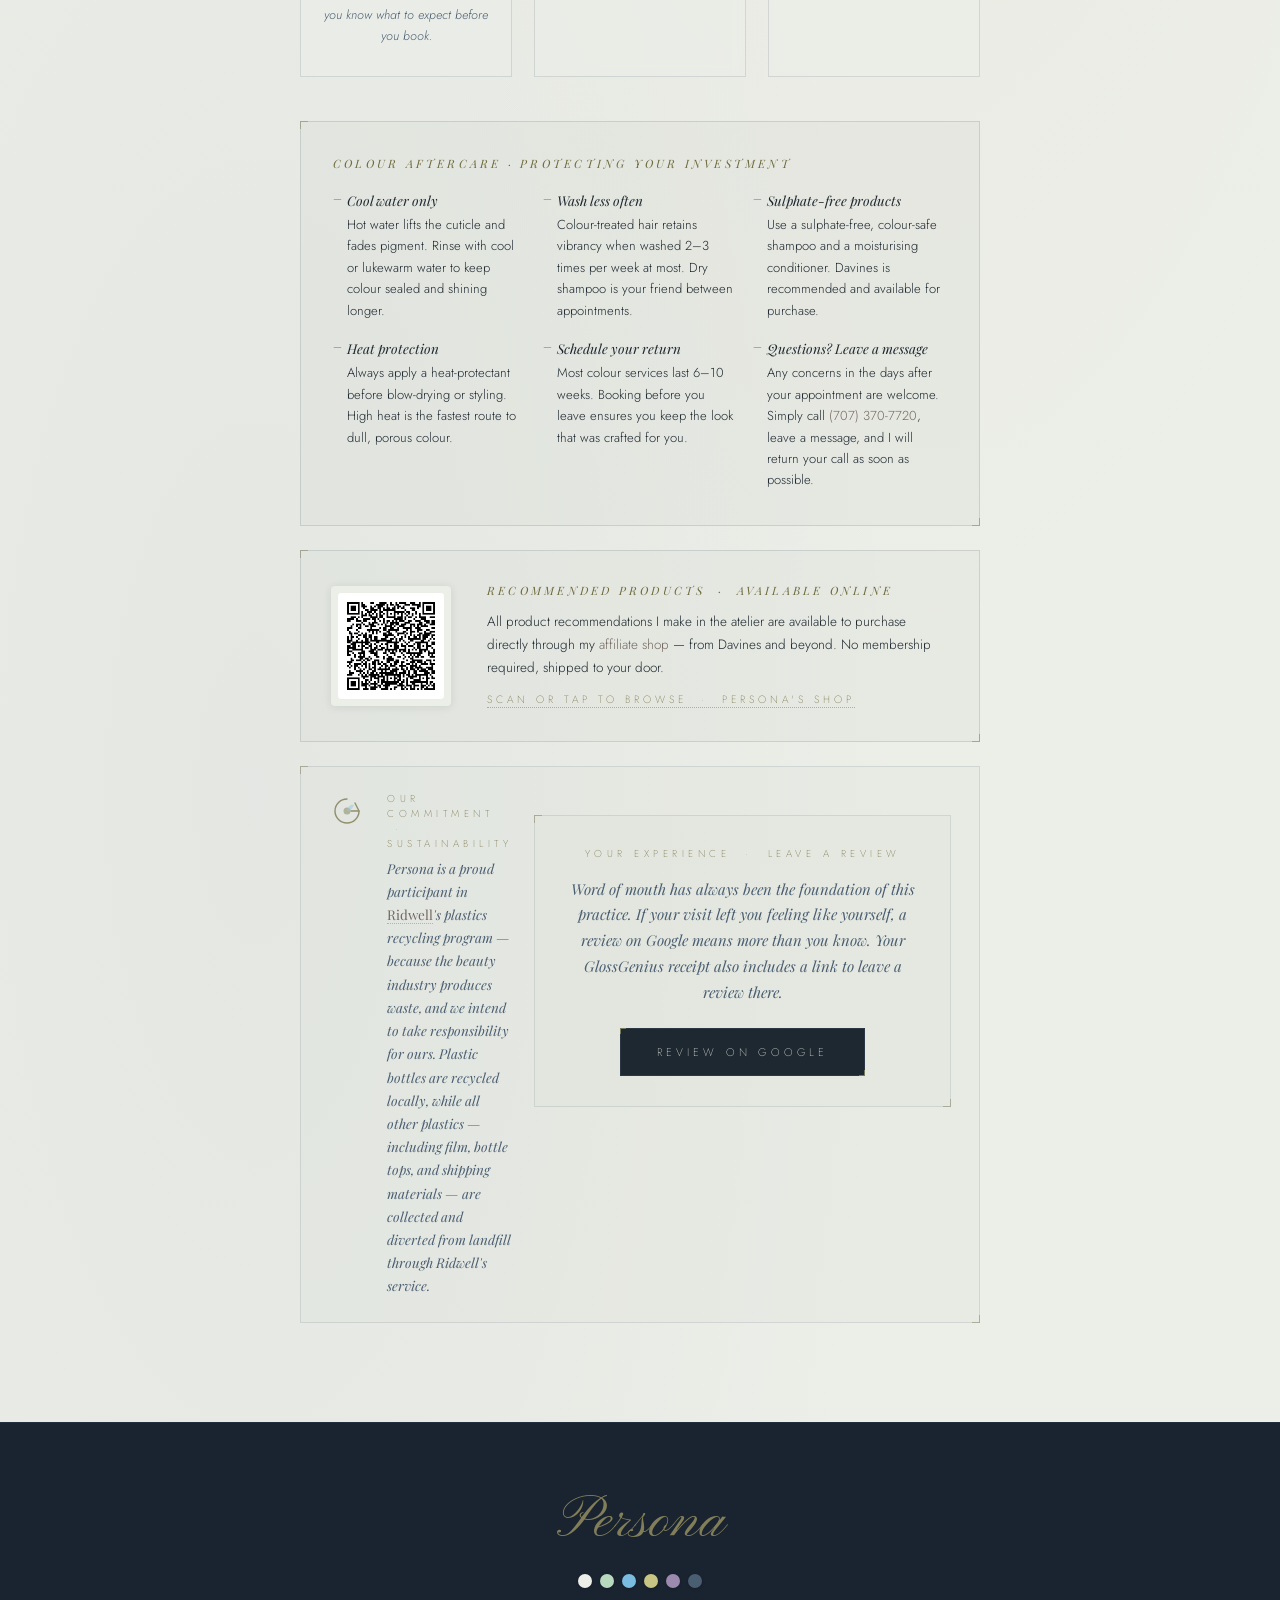
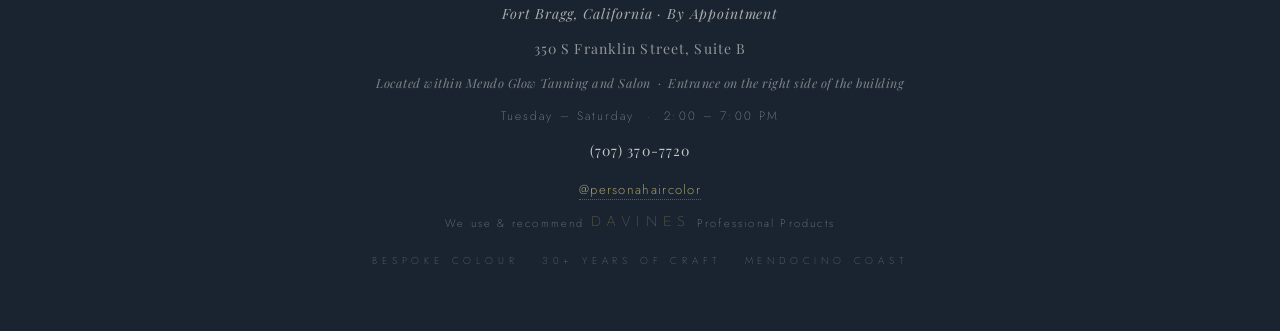
==== commit c371c38a: "Update index.html" ====
--- a/index.html
+++ b/index.html
@@ -22,11 +22,11 @@
       --cream:      #D8DAD2;
       --ink:        #1E2830;
       --ink-warm:   #232C36;
-      --ink-mid:    #3A3028;
+      --ink-mid:    #4A5E72;
       --gold:       #9A9458;
       --gold-light: #B8B070;
       --gold-dim:   #6E6A3C;
-      --copper:     #6E5A3C;
+      --copper:     #736860;
       --rose:       #9B8AAE;
       --violet:     #7A6E98;
       --teal:       #7ABBE0;
@@ -39,7 +39,7 @@
     html { scroll-behavior: smooth; }
 
     body {
-      background: #D2D4CC;
+      background: #ECEEE8;
       font-family: 'Jost', sans-serif;
       color: var(--ink);
       overflow-x: hidden;
@@ -49,14 +49,14 @@
       position: fixed; inset: 0;
       width: 100%; height: 100%;
       pointer-events: none; z-index: 0;
-      opacity: 0.55; mix-blend-mode: multiply;
+      opacity: 0.22; mix-blend-mode: multiply;
     }
 
     canvas#grit {
       position: fixed; inset: 0;
       width: 100%; height: 100%;
       pointer-events: none; z-index: 0;
-      opacity: 0.18; mix-blend-mode: overlay;
+      opacity: 0.08; mix-blend-mode: overlay;
     }
 
     .bleeds {
@@ -604,7 +604,7 @@
     }
     .reserve-phone-note a {
       color: var(--copper); text-decoration: none; font-style: normal;
-      border-bottom: 1px dotted rgba(110,90,60,0.4);
+      border-bottom: 1px dotted rgba(115,104,96,0.4);
       transition: opacity 0.25s ease;
     }
     .reserve-phone-note a:hover { opacity: 0.7; }
@@ -878,7 +878,7 @@
     .sustain-body a {
       color: var(--copper); font-style: normal;
       text-decoration: none;
-      border-bottom: 1px dotted rgba(110,90,60,0.4);
+      border-bottom: 1px dotted rgba(115,104,96,0.4);
       transition: opacity 0.25s ease;
     }
     .sustain-body a:hover { opacity: 0.7; }
@@ -1095,10 +1095,10 @@
       <circle cx="100" cy="90" r="22" stroke="#9A9458" stroke-width="0.8" opacity="0.35"/>
       <circle cx="100" cy="90" r="14" stroke="#9A9458" stroke-width="0.7" opacity="0.5" fill="rgba(154,148,88,0.08)"/>
       <circle cx="100" cy="90" r="7" fill="#9A9458" opacity="0.7"/>
-      <circle cx="380" cy="90" r="14" stroke="#2C3845" stroke-width="0.8" opacity="0.4" fill="none"/>
-      <circle cx="380" cy="90" r="7" fill="#2C3845" opacity="0.35"/>
-      <line x1="20" y1="90" x2="86" y2="90" stroke="#2C3845" stroke-width="1.2" opacity="0.5"/>
-      <line x1="394" y1="90" x2="460" y2="90" stroke="#2C3845" stroke-width="1.2" opacity="0.5"/>
+      <circle cx="380" cy="90" r="14" stroke="#4A5E72" stroke-width="0.8" opacity="0.4" fill="none"/>
+      <circle cx="380" cy="90" r="7" fill="#4A5E72" opacity="0.35"/>
+      <line x1="20" y1="90" x2="86" y2="90" stroke="#4A5E72" stroke-width="1.2" opacity="0.5"/>
+      <line x1="394" y1="90" x2="460" y2="90" stroke="#4A5E72" stroke-width="1.2" opacity="0.5"/>
       <path d="M114 90 C180 50,260 44,366 80" stroke="#9A9458" stroke-width="0.9" opacity="0.7"/>
       <path d="M114 90 C180 90,280 90,366 90" stroke="#9A9458" stroke-width="0.6" opacity="0.4" stroke-dasharray="3 4"/>
       <path d="M114 90 C180 130,260 136,366 100" stroke="#9A9458" stroke-width="0.9" opacity="0.7"/>
@@ -1132,7 +1132,7 @@
       <div class="light-tile">
         <svg class="light-tile-icon" viewBox="0 0 48 48" fill="none">
           <circle cx="10" cy="24" r="5" fill="#9A9458" opacity="0.7"/>
-          <circle cx="38" cy="24" r="5" stroke="#2C3845" stroke-width="0.8" opacity="0.45" fill="none"/>
+          <circle cx="38" cy="24" r="5" stroke="#4A5E72" stroke-width="0.8" opacity="0.45" fill="none"/>
           <path d="M15 24 C22 14,30 14,33 20" stroke="#9A9458" stroke-width="0.8" opacity="0.7"/>
           <path d="M15 24 C22 24,30 24,33 24" stroke="#9A9458" stroke-width="0.6" opacity="0.4"/>
           <path d="M15 24 C22 34,30 34,33 28" stroke="#9A9458" stroke-width="0.8" opacity="0.7"/>
@@ -1446,6 +1446,34 @@
         </svg>
         <div class="policy-pillar-title">Colour Consultation</div>
         <div class="policy-pillar-body">Complimentary for all new clients. Colour corrections and bleach services require an in-person assessment before any appointment is confirmed.</div>
+      </div>
+      <div class="policy-pillar">
+        <svg class="policy-pillar-icon" viewBox="0 0 36 36" fill="none">
+          <path d="M12 6 L12 22 Q12 30 18 30 Q24 30 24 22 L24 6 Z" stroke="#9A9458" stroke-width="0.8" opacity="0.55" fill="none"/>
+          <path d="M12 16 L24 16" stroke="#9A9458" stroke-width="0.6" opacity="0.4"/>
+          <circle cx="18" cy="23" r="2" fill="#9A9458" opacity="0.6"/>
+        </svg>
+        <div class="policy-pillar-title">A Colourist's Practice</div>
+        <div class="policy-pillar-body">Persona is a <em>colour studio</em>. I trained in the departmentalized model, where the colourist handles colour and a stylist handles cut and styling. I don't offer haircuts, but I'm happy to work alongside your stylist and your existing style. Bring a recent cut, or book one with a stylist you trust before or after your colour visit. I also keep a small roster of stylists I can refer you to.</div>
+      </div>
+      <div class="policy-pillar">
+        <svg class="policy-pillar-icon" viewBox="0 0 36 36" fill="none">
+          <path d="M8 26 Q10 10 18 10 Q26 10 28 26" stroke="#9A9458" stroke-width="0.8" opacity="0.55" fill="none"/>
+          <path d="M12 26 Q13 16 18 16 Q23 16 24 26" stroke="#9A9458" stroke-width="0.7" opacity="0.45" fill="none"/>
+          <line x1="6" y1="28" x2="30" y2="28" stroke="#9A9458" stroke-width="0.7" opacity="0.5" stroke-linecap="round"/>
+        </svg>
+        <div class="policy-pillar-title">Your Finish</div>
+        <div class="policy-pillar-body">Your hair is always finished before you leave. Every colour service includes a simple <em>finish blowout</em> with brush and dryer, so we can see the colour dry and you leave presentable. A style-out, which involves heat tools such as curling or flat irons and more time, is not included, and standalone blowouts aren't available at this time.</div>
+      </div>
+      <div class="policy-pillar">
+        <svg class="policy-pillar-icon" viewBox="0 0 36 36" fill="none">
+          <path d="M6 24 Q12 10 18 18 Q24 26 30 12" stroke="#9A9458" stroke-width="0.8" opacity="0.55" fill="none" stroke-linecap="round"/>
+          <circle cx="6" cy="24" r="1.6" fill="#9A9458" opacity="0.5"/>
+          <circle cx="18" cy="18" r="1.8" fill="#9A9458" opacity="0.7"/>
+          <circle cx="30" cy="12" r="1.6" fill="#9A9458" opacity="0.5"/>
+        </svg>
+        <div class="policy-pillar-title">Your Colour Plan</div>
+        <div class="policy-pillar-body">Most colour begins with a <em>foundation visit or two</em>, where I build your look and establish its signature. After that, many clients alternate between a lighter maintenance visit and a fuller service. We map out your plan at your consultation so you know what to expect before you book.</div>
       </div>
       <div class="policy-pillar">
         <svg class="policy-pillar-icon" viewBox="0 0 36 36" fill="none">
@@ -1570,7 +1598,7 @@
   const ctx = canvas.getContext('2d');
   const grit = document.createElement('canvas');
   grit.id = 'grit';
-  grit.style.cssText = 'position:fixed;inset:0;width:100%;height:100%;pointer-events:none;z-index:0;opacity:0.18;mix-blend-mode:overlay;';
+  grit.style.cssText = 'position:fixed;inset:0;width:100%;height:100%;pointer-events:none;z-index:0;opacity:0.08;mix-blend-mode:overlay;';
   document.body.insertBefore(grit, document.body.firstChild);
   const gctx = grit.getContext('2d');
 
@@ -1584,9 +1612,9 @@
     const w = canvas.width, h = canvas.height;
     ctx.clearRect(0,0,w,h);
     const base = ctx.createRadialGradient(w*0.42, h*0.38, 0, w*0.5, h*0.5, w*0.85);
-    base.addColorStop(0, 'rgba(200,202,196,0.0)');
-    base.addColorStop(0.5, 'rgba(170,174,168,0.10)');
-    base.addColorStop(1, 'rgba(100,108,118,0.32)');
+    base.addColorStop(0, 'rgba(236,238,232,0.0)');
+    base.addColorStop(0.5, 'rgba(236,238,232,0.0)');
+    base.addColorStop(1, 'rgba(74,94,114,0.07)');
     ctx.fillStyle = base; ctx.fillRect(0,0,w,h);
     const img = ctx.createImageData(w, h); const d = img.data;
     for (let i = 0; i < d.length; i += 4) {
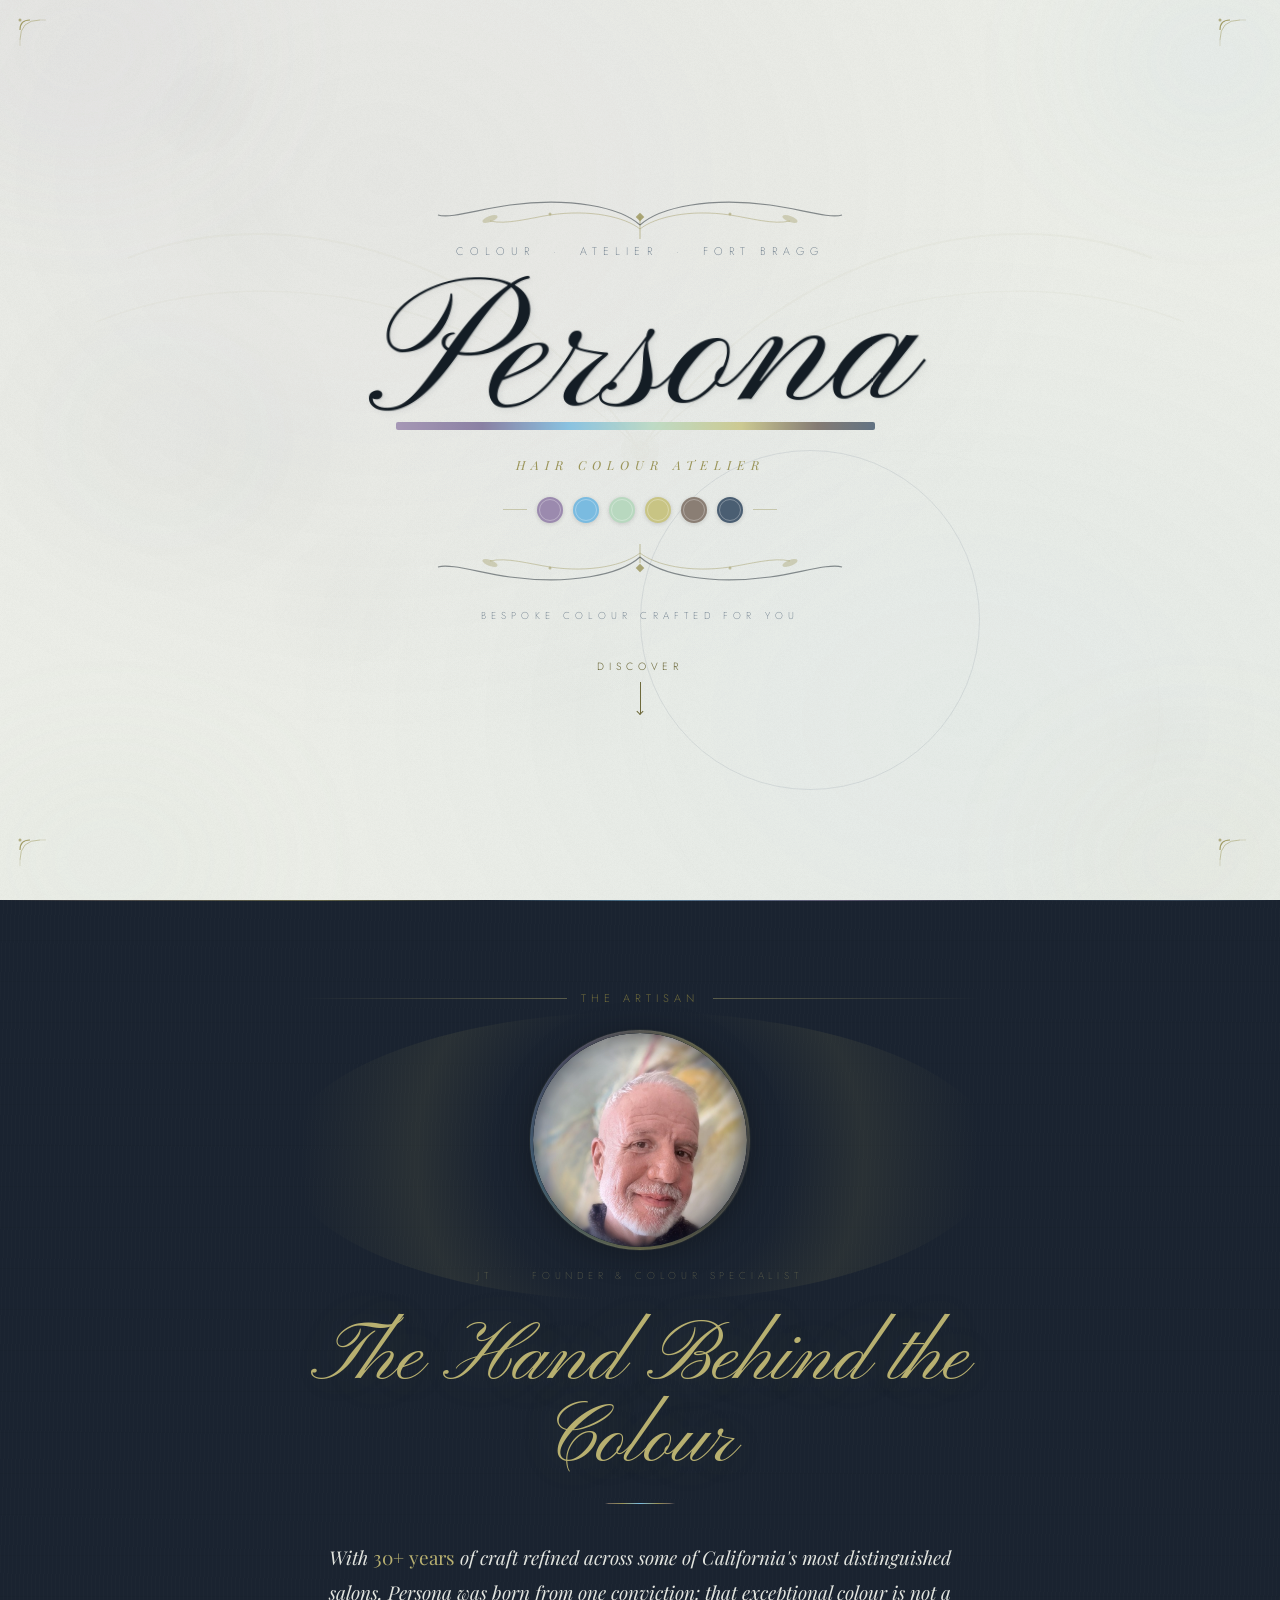
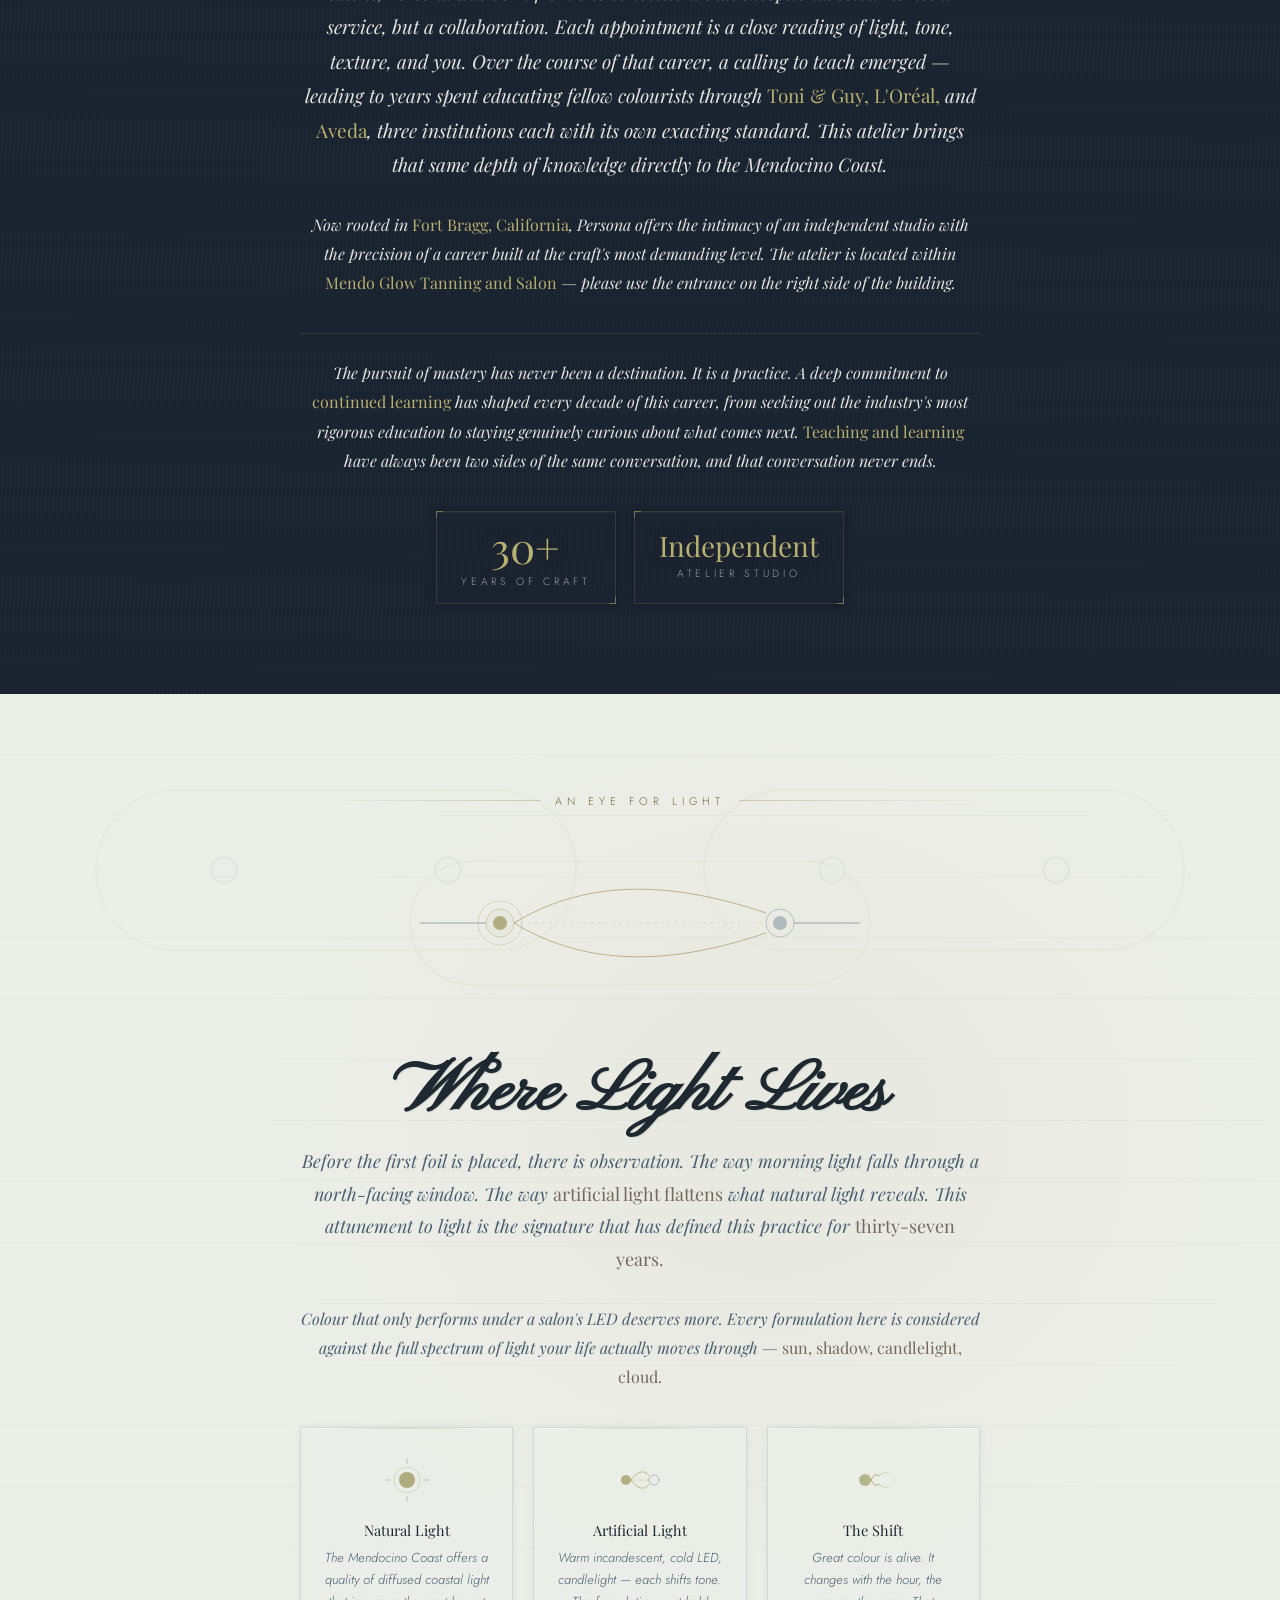
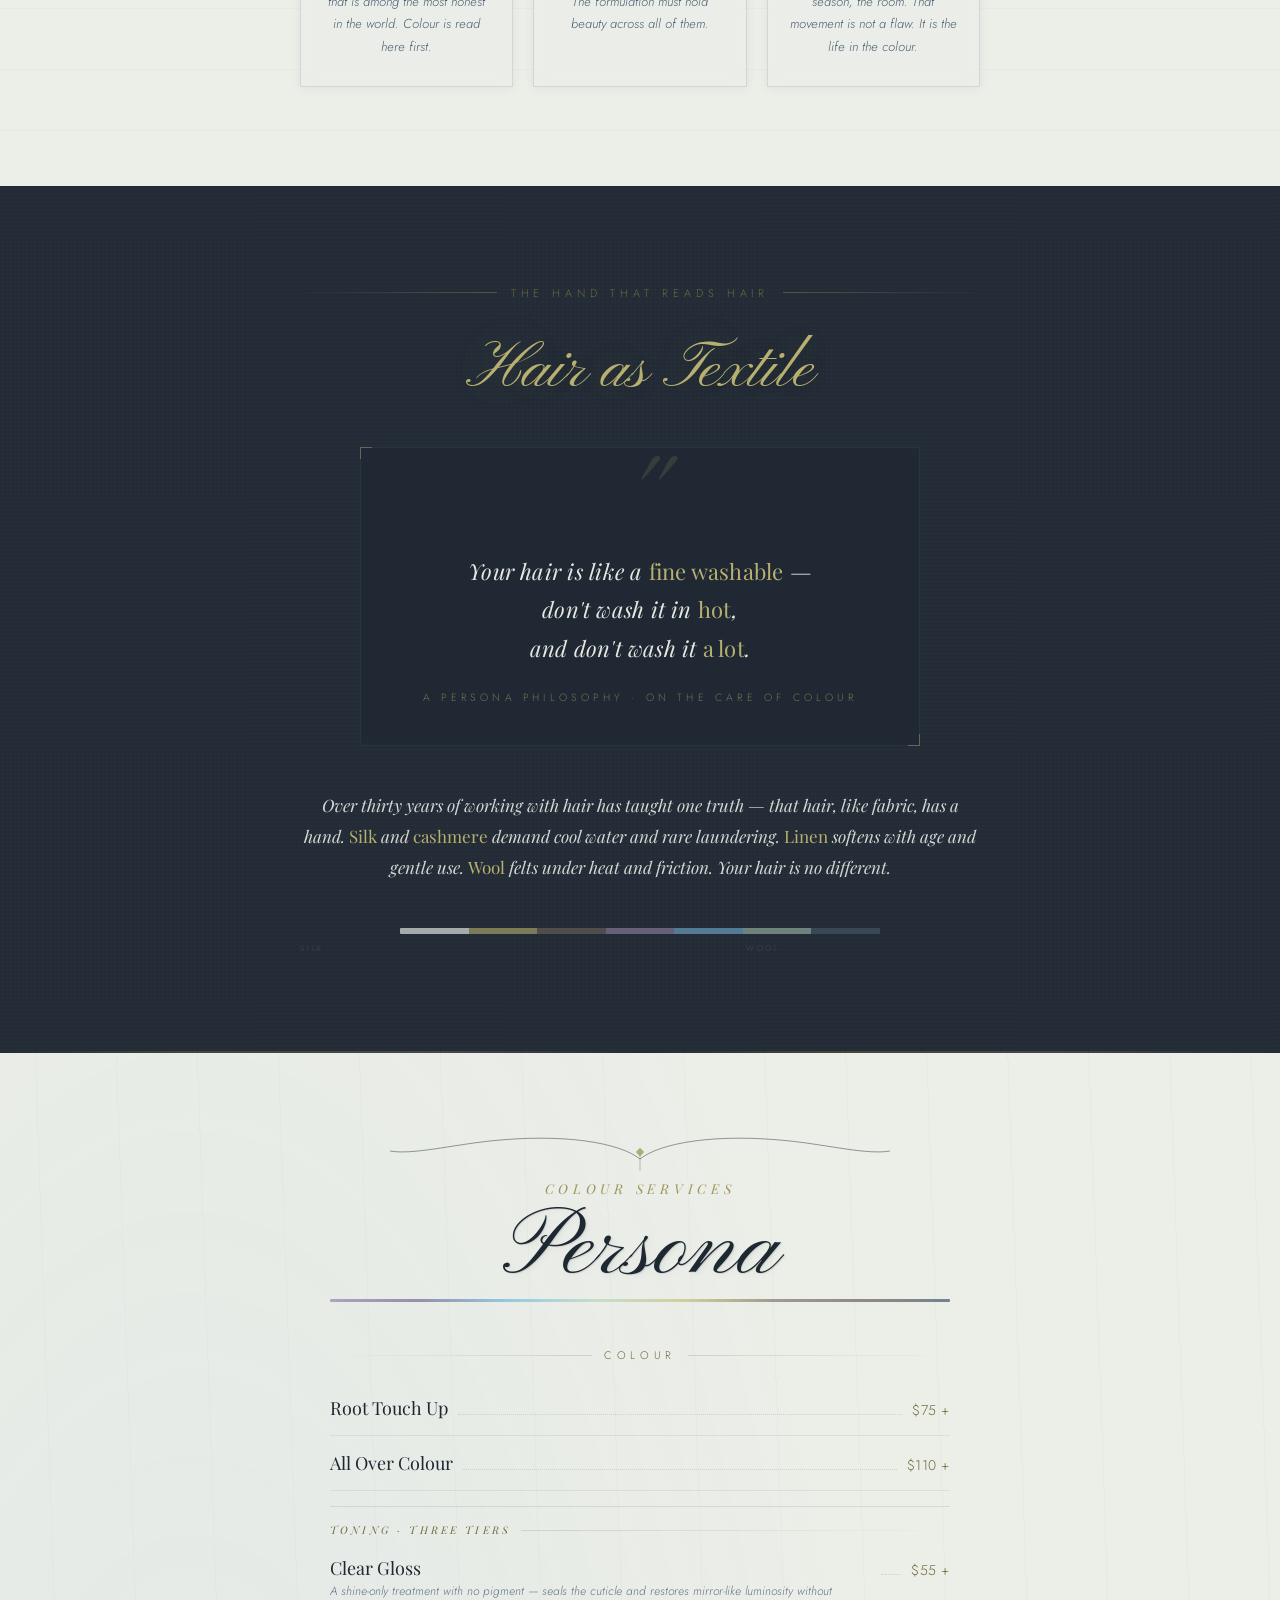
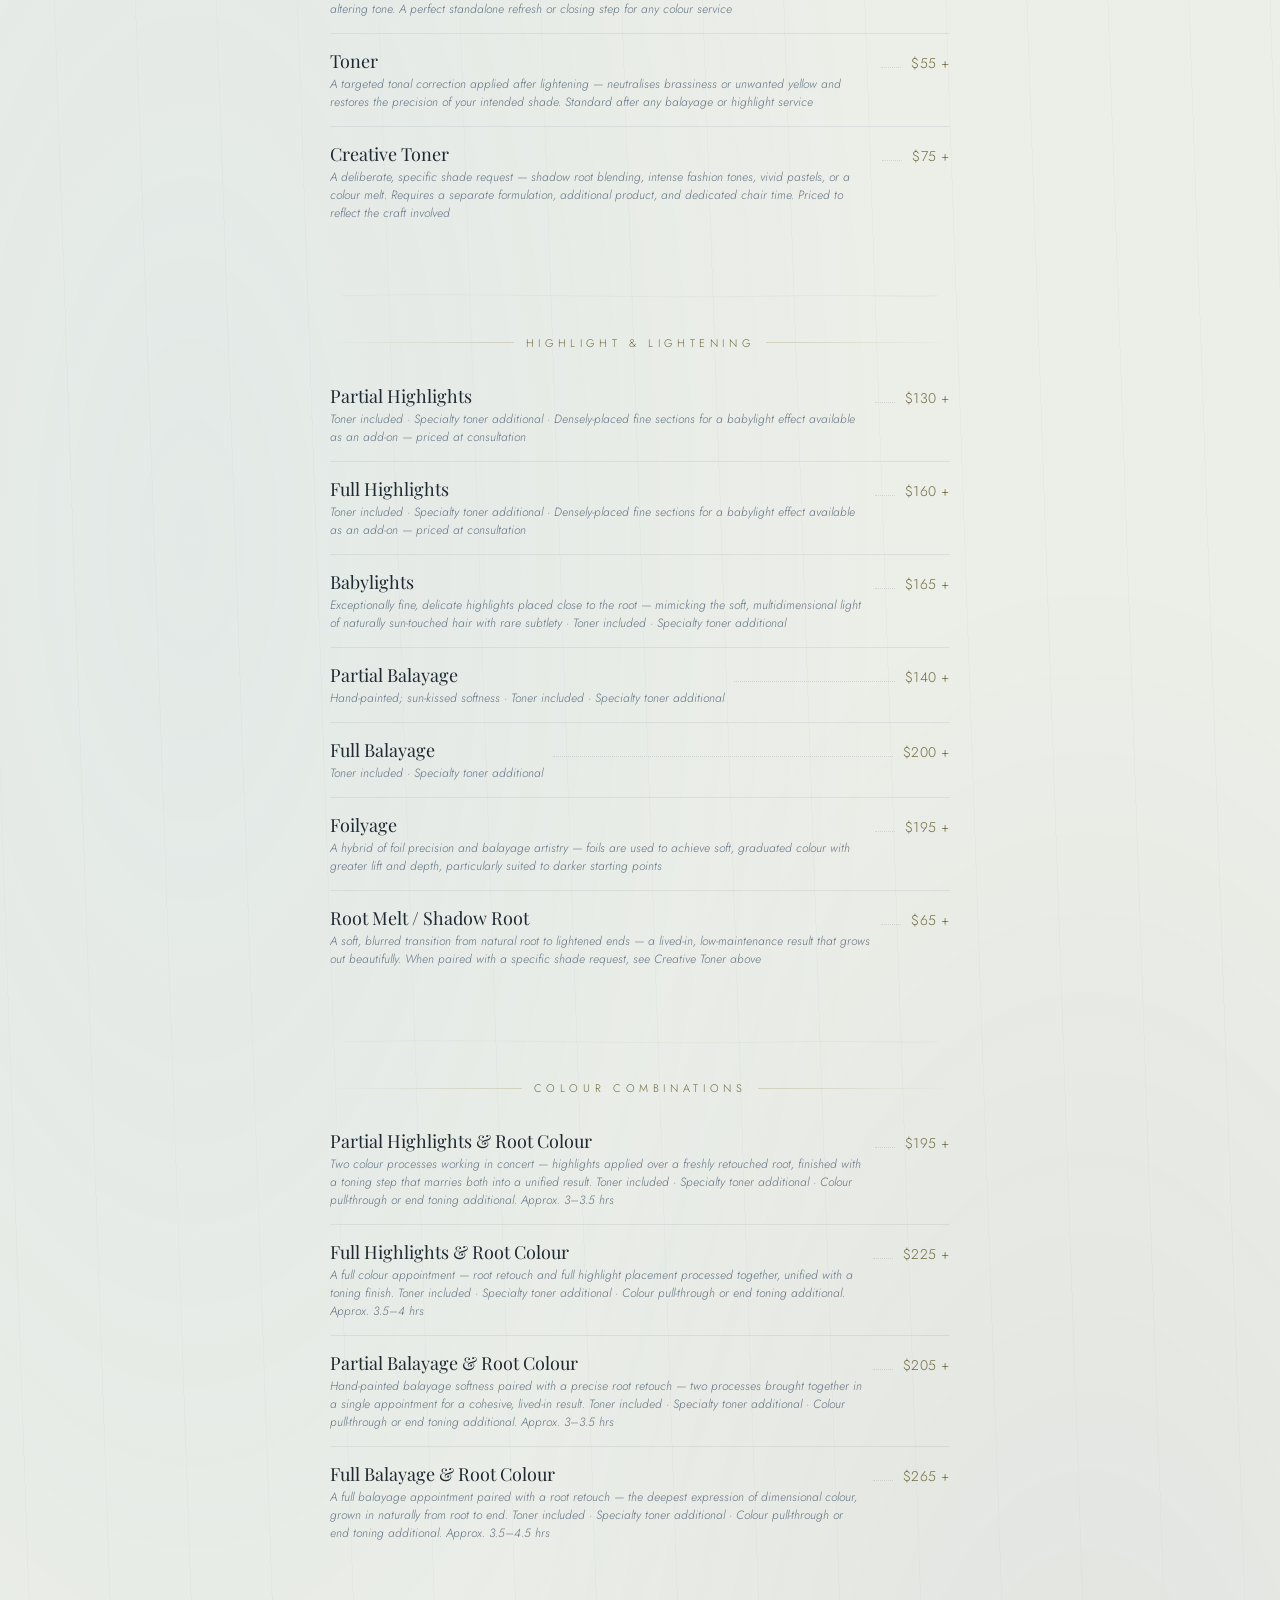
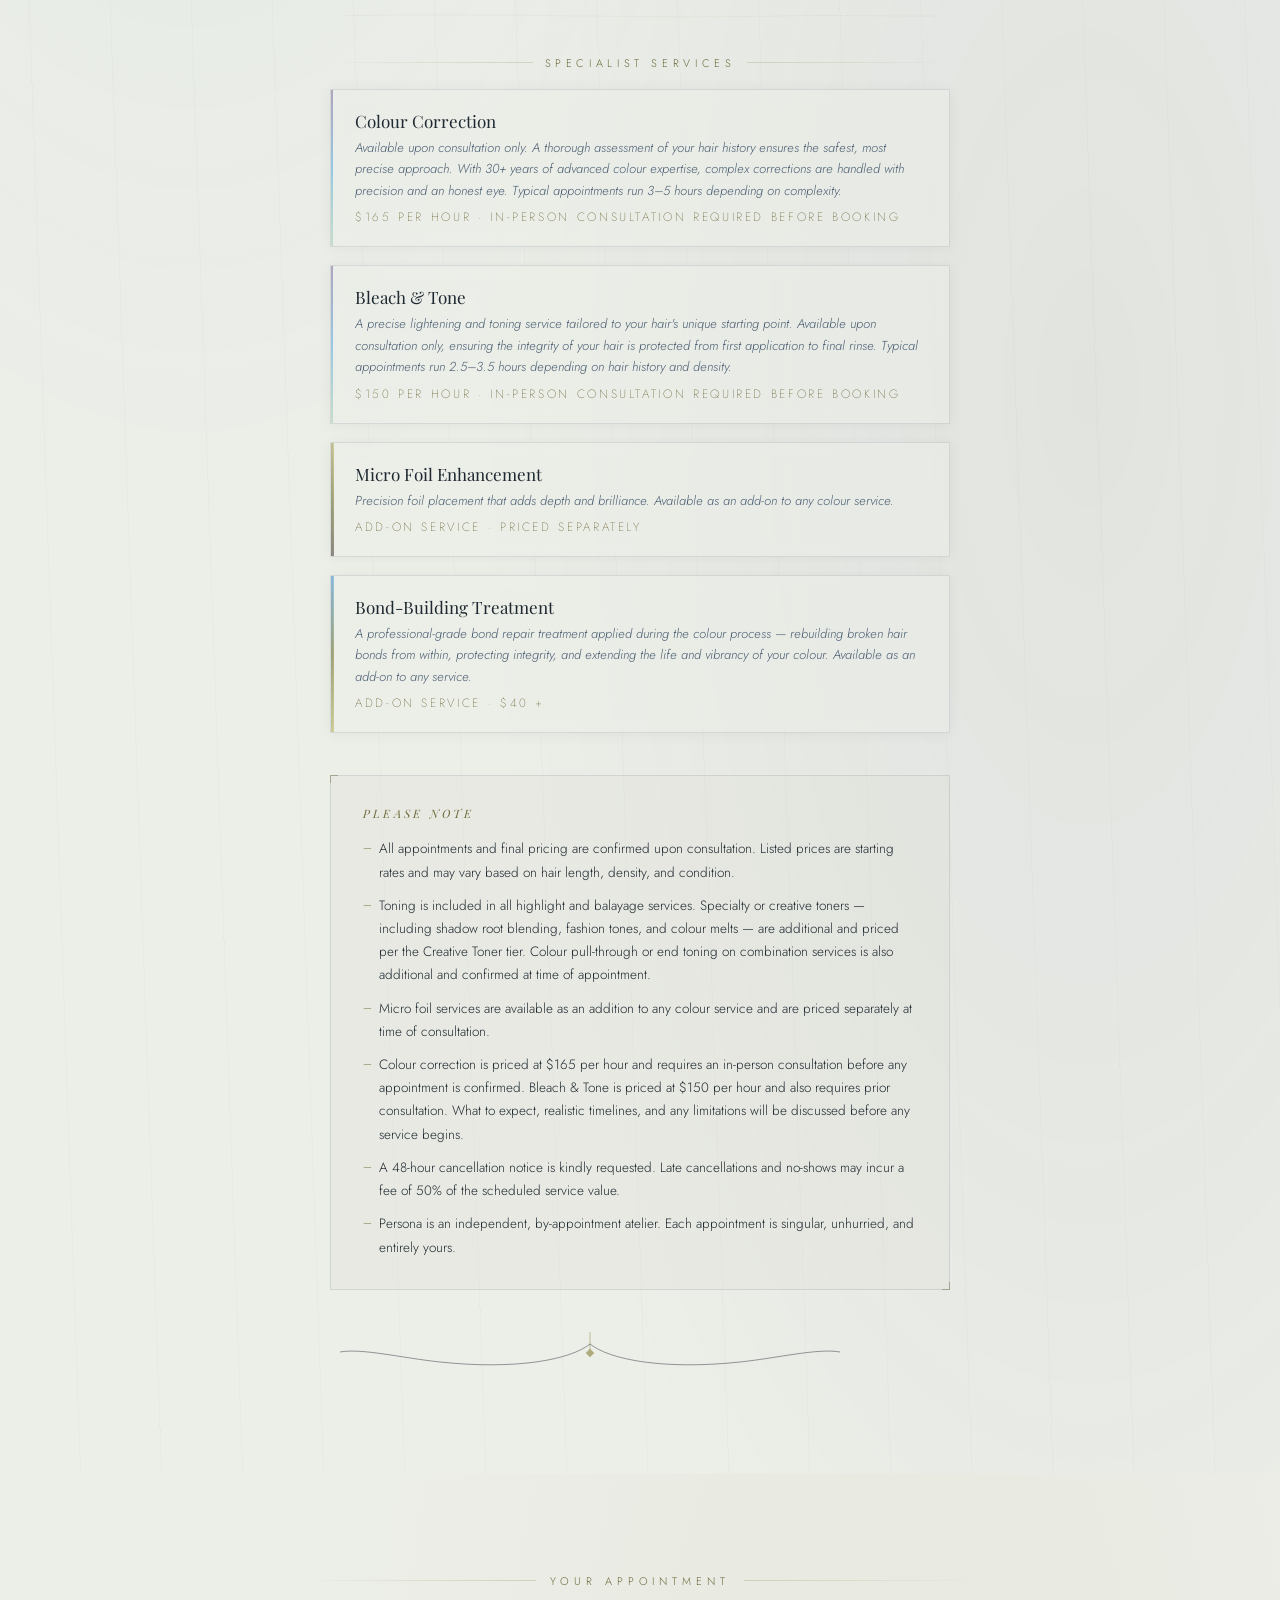
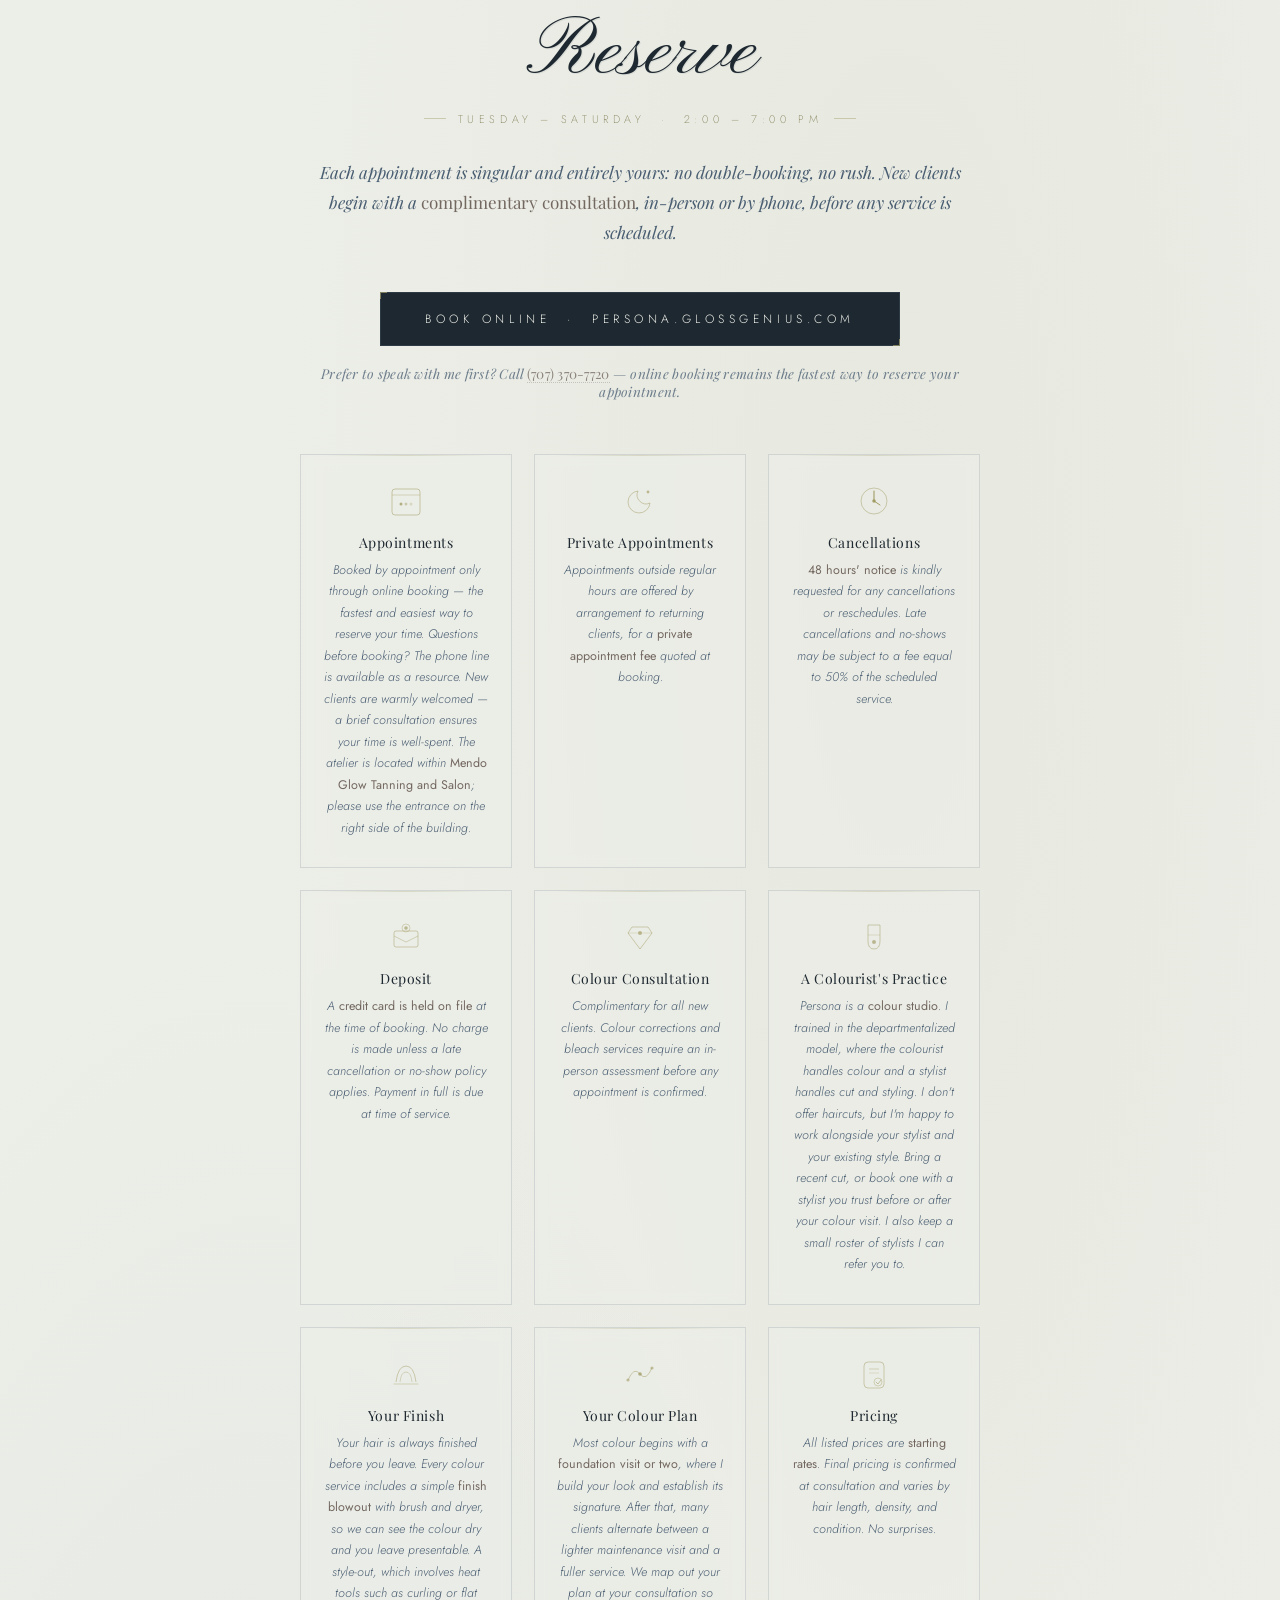
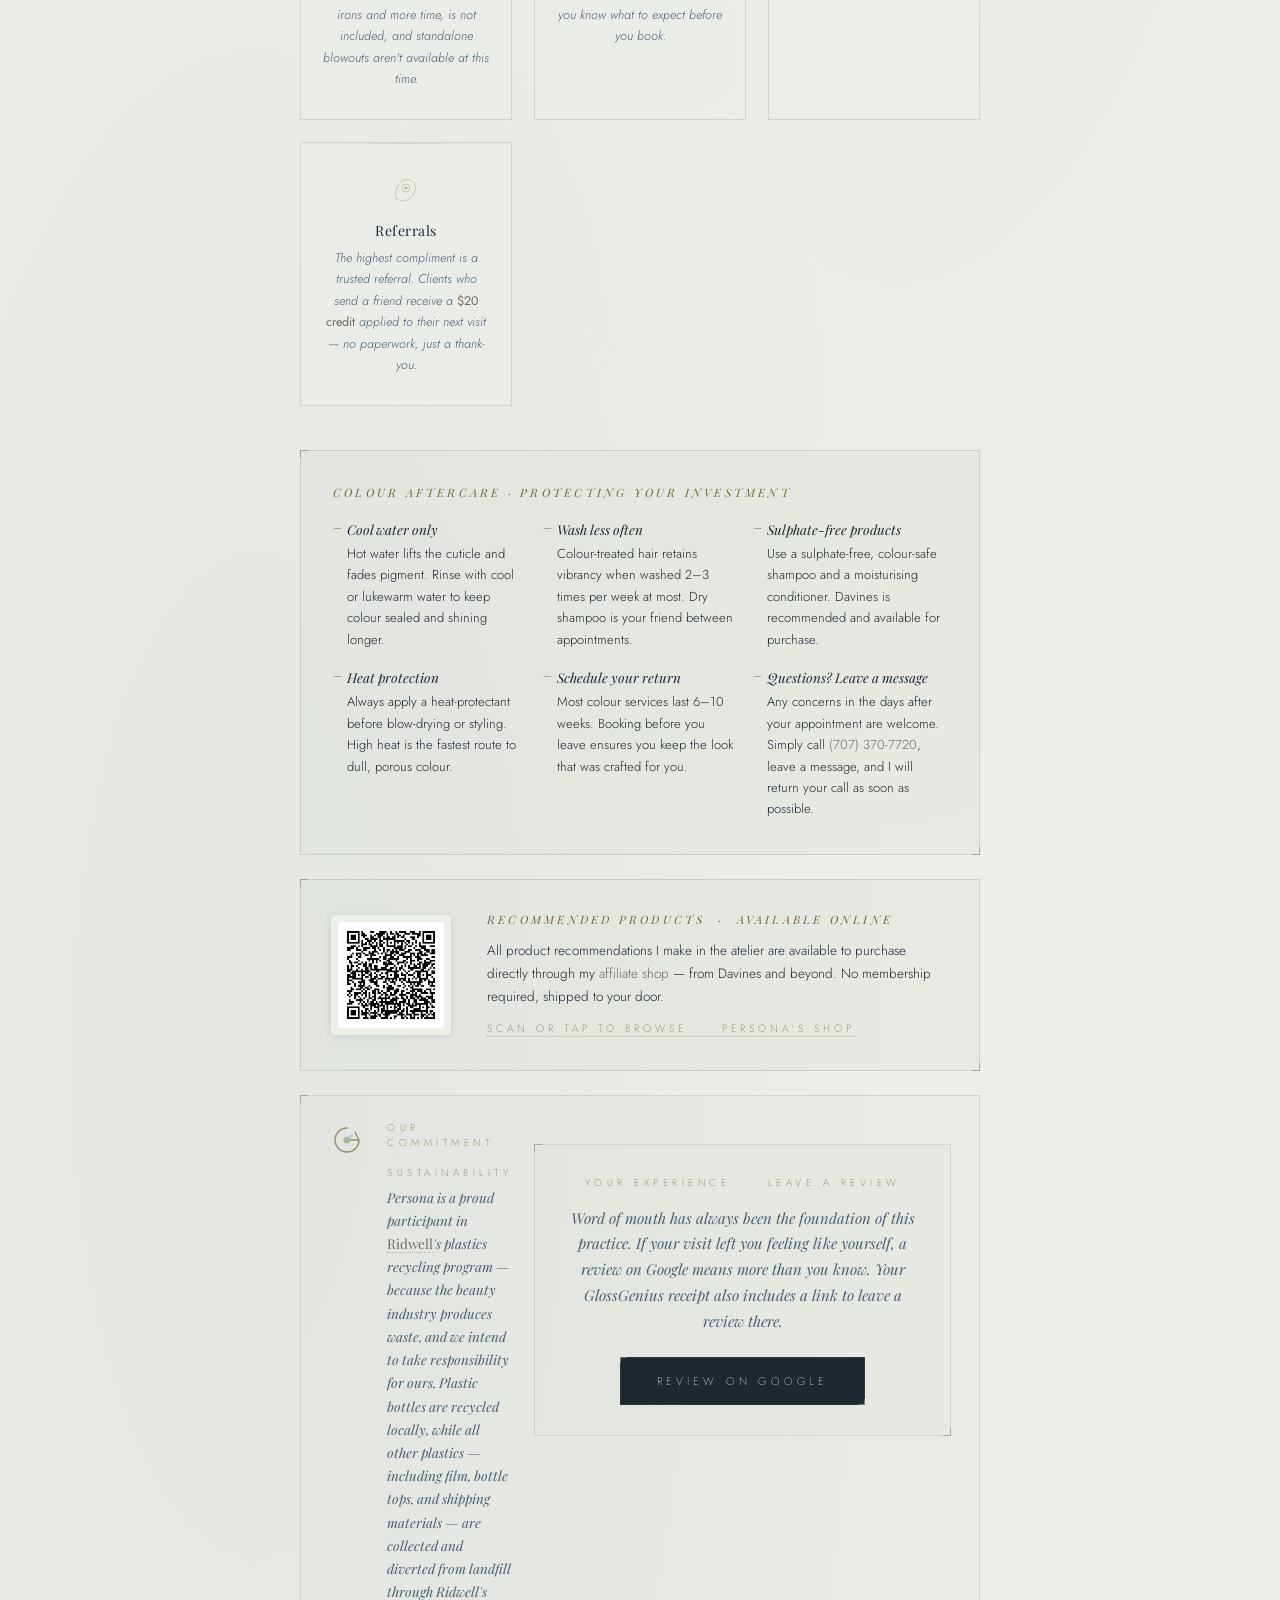
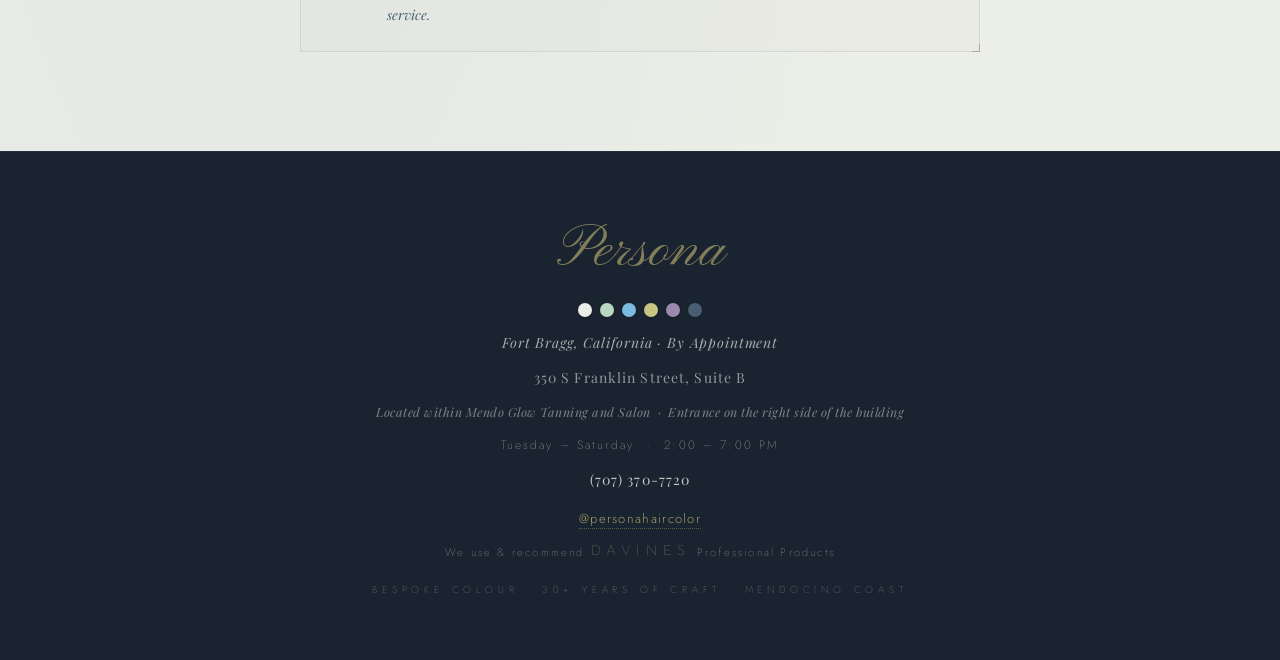
==== commit cf1829b3: "Update index.html" ====
--- a/index.html
+++ b/index.html
@@ -1420,6 +1420,14 @@
       </div>
       <div class="policy-pillar">
         <svg class="policy-pillar-icon" viewBox="0 0 36 36" fill="none">
+          <path d="M28 20 A11 11 0 1 1 16 8 A9 9 0 0 0 28 20 Z" stroke="#9A9458" stroke-width="0.8" opacity="0.55" fill="none" stroke-linejoin="round"/>
+          <circle cx="26" cy="9" r="1.4" fill="#9A9458" opacity="0.6"/>
+        </svg>
+        <div class="policy-pillar-title">Private Appointments</div>
+        <div class="policy-pillar-body">Appointments outside regular hours are offered by arrangement to returning clients, for a <em>private appointment fee</em> quoted at booking.</div>
+      </div>
+      <div class="policy-pillar">
+        <svg class="policy-pillar-icon" viewBox="0 0 36 36" fill="none">
           <circle cx="18" cy="18" r="13" stroke="#9A9458" stroke-width="0.8" opacity="0.55"/>
           <line x1="18" y1="8" x2="18" y2="18" stroke="#9A9458" stroke-width="1" stroke-linecap="round"/>
           <line x1="18" y1="18" x2="24" y2="22" stroke="#9A9458" stroke-width="0.9" stroke-linecap="round"/>
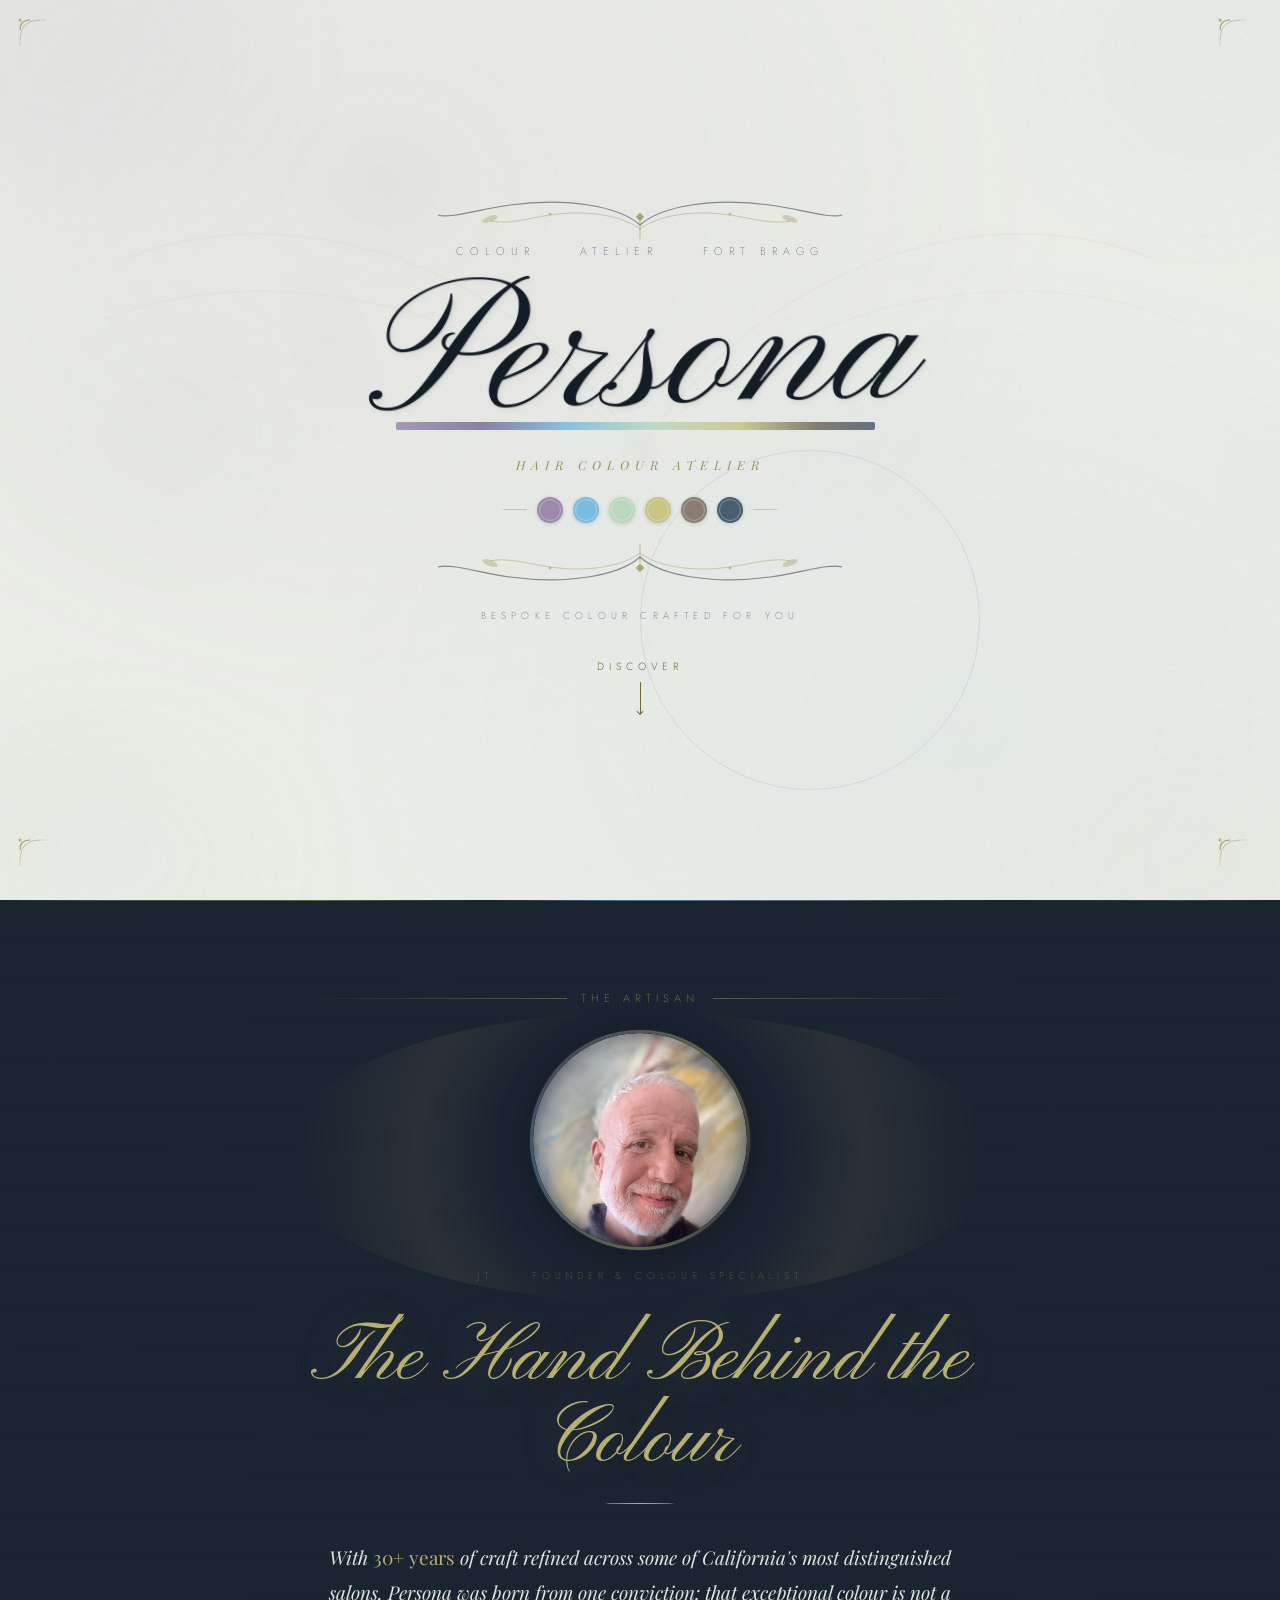
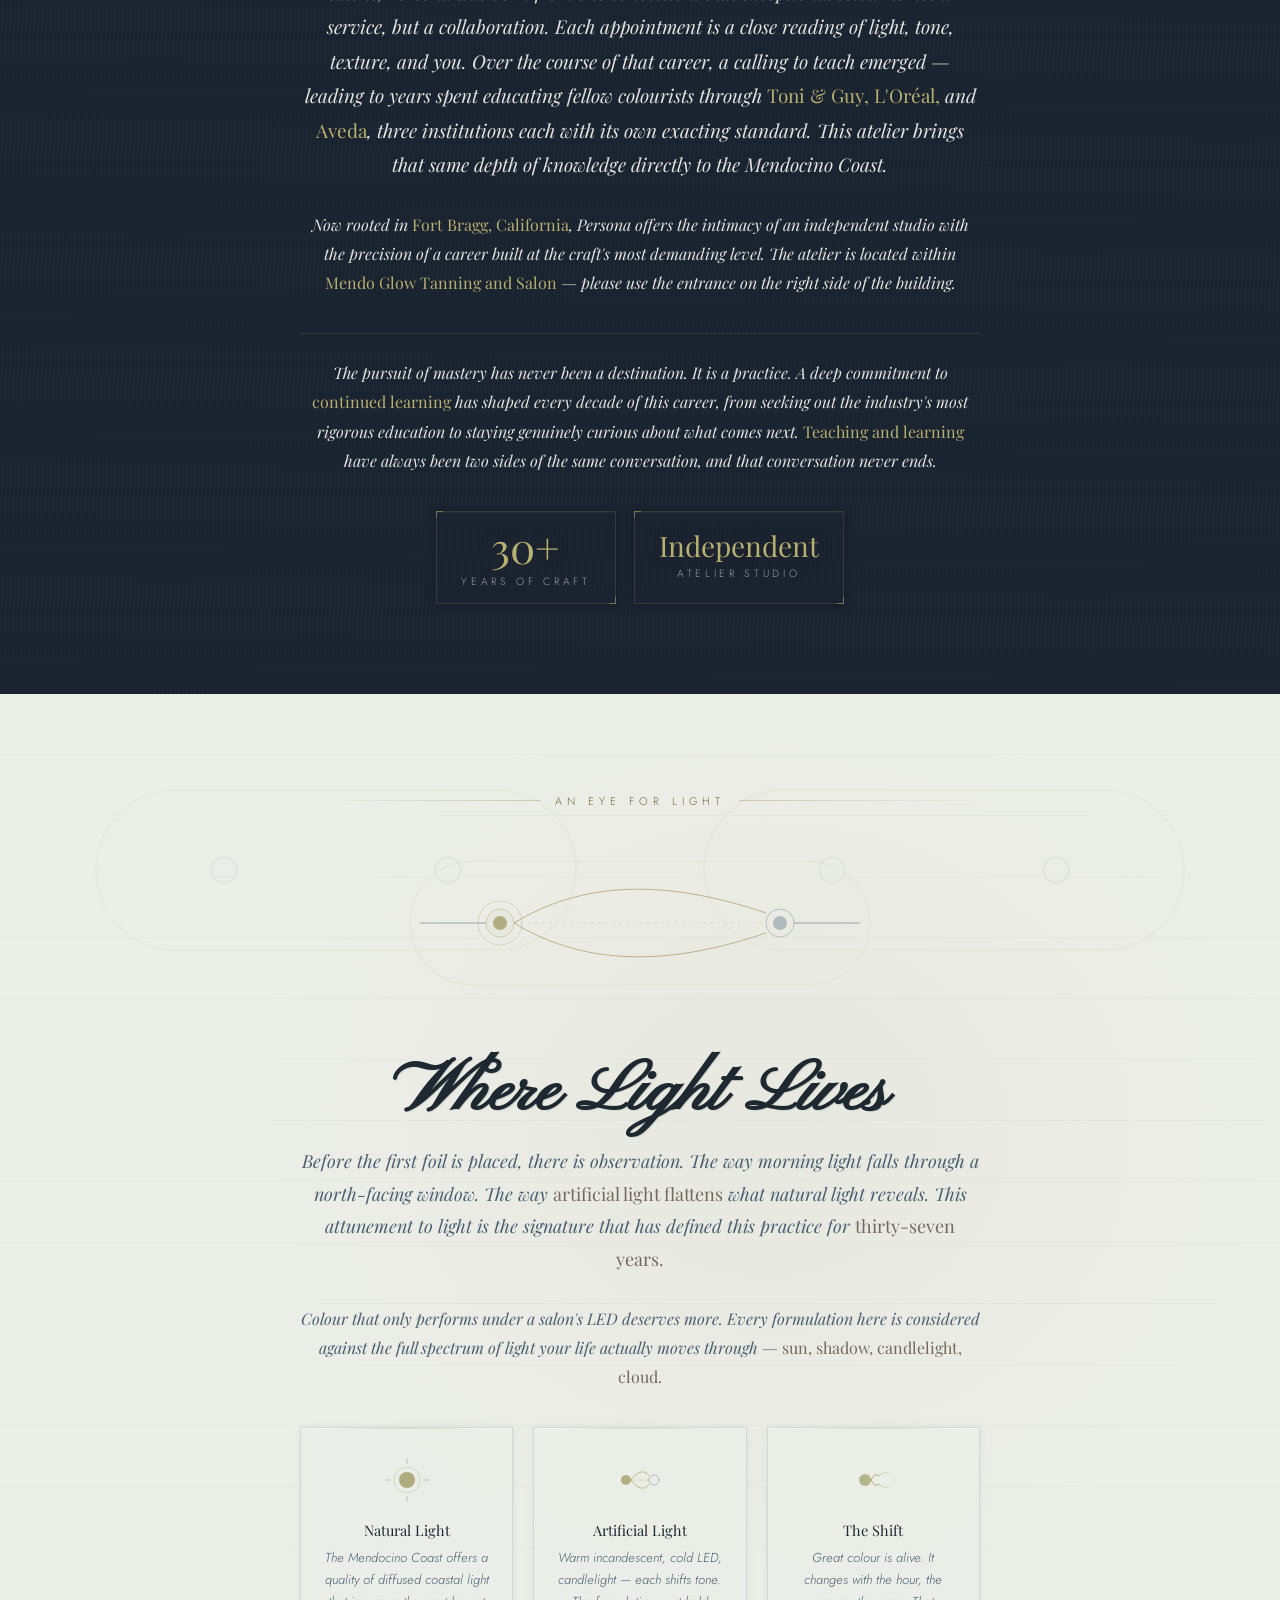
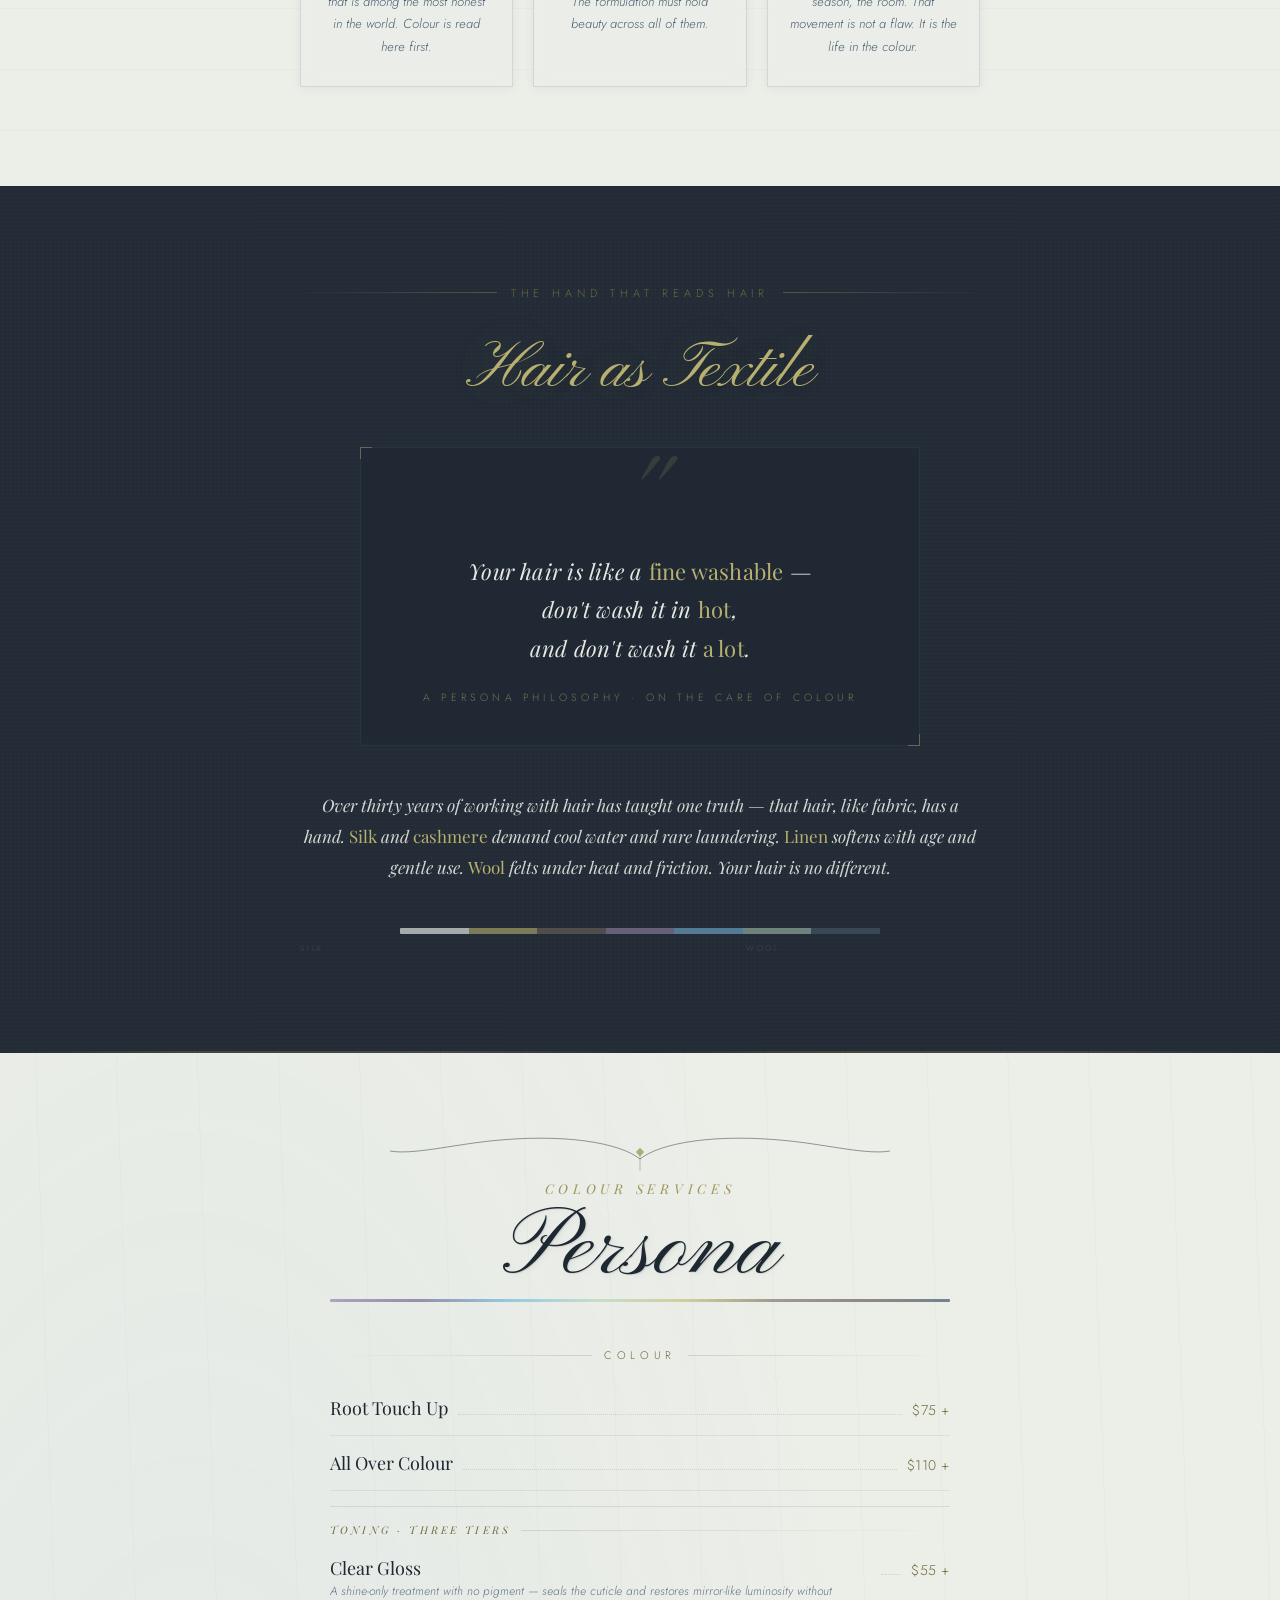
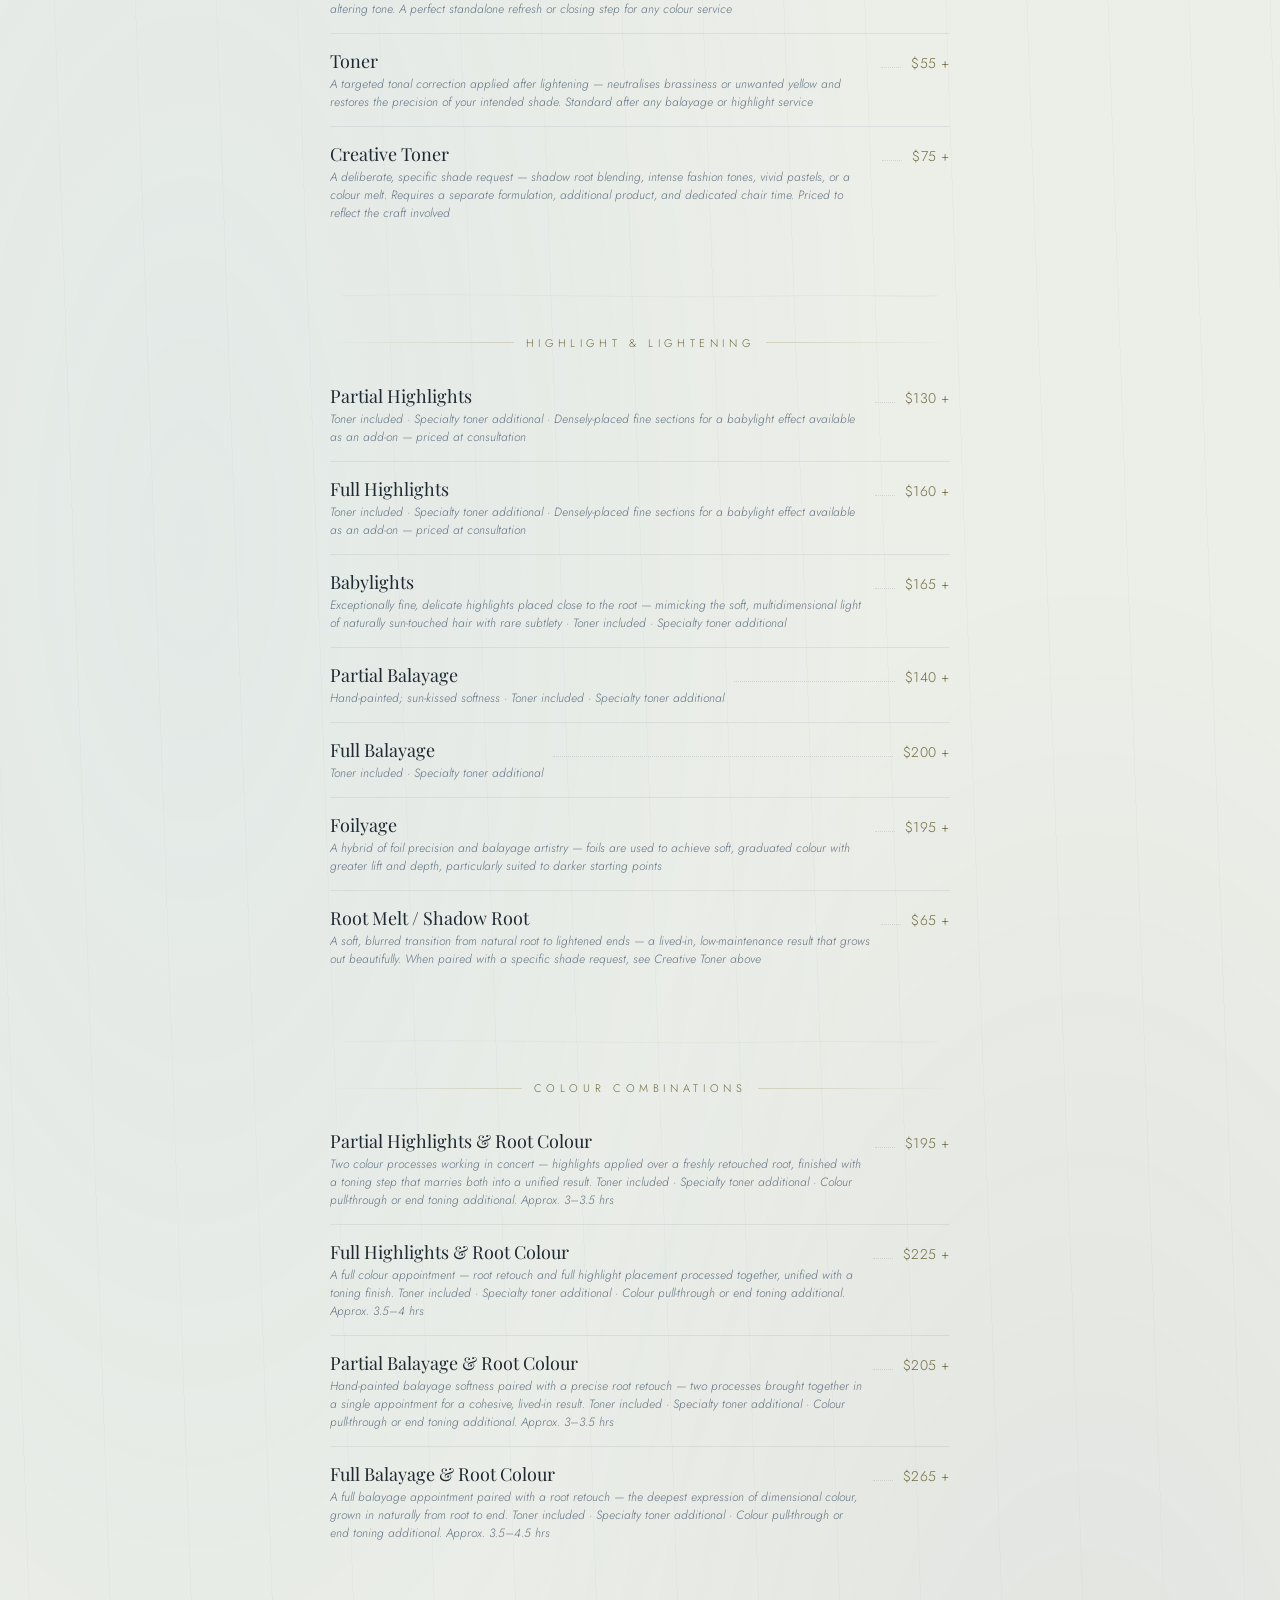
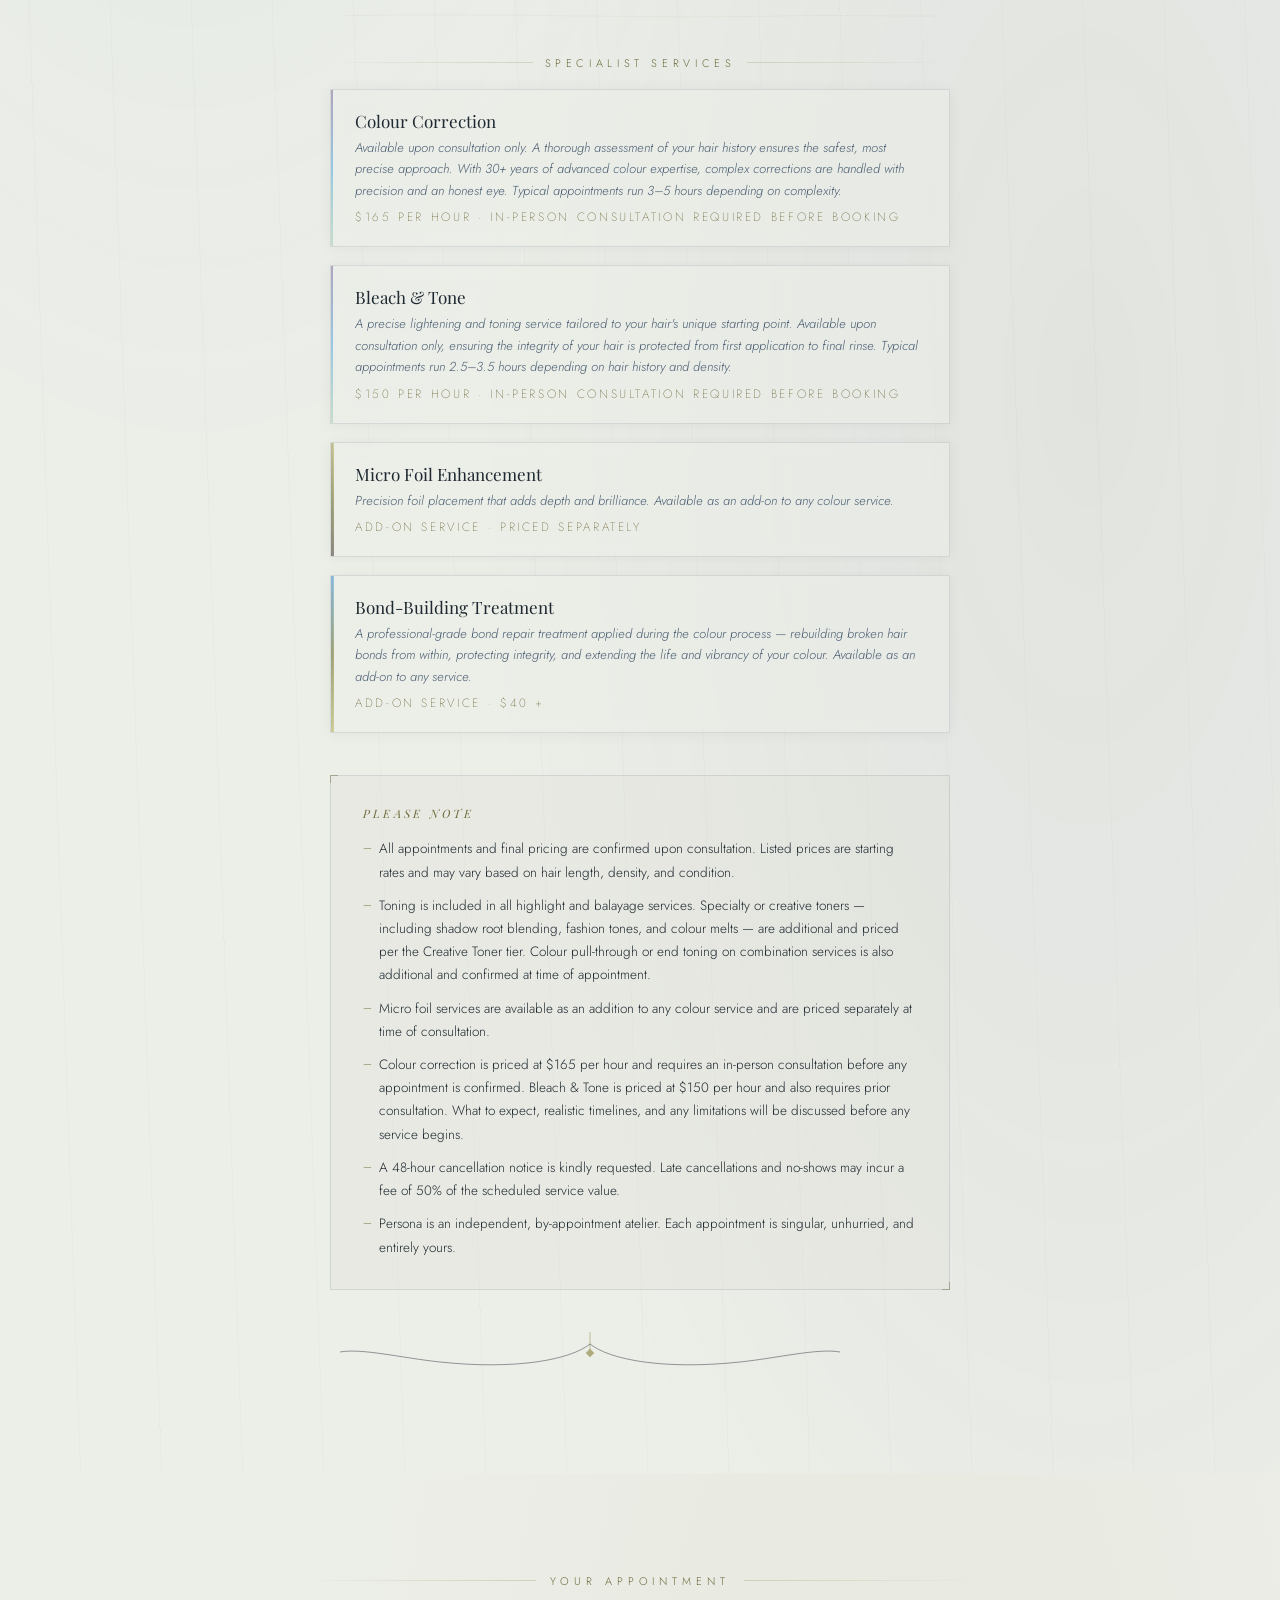
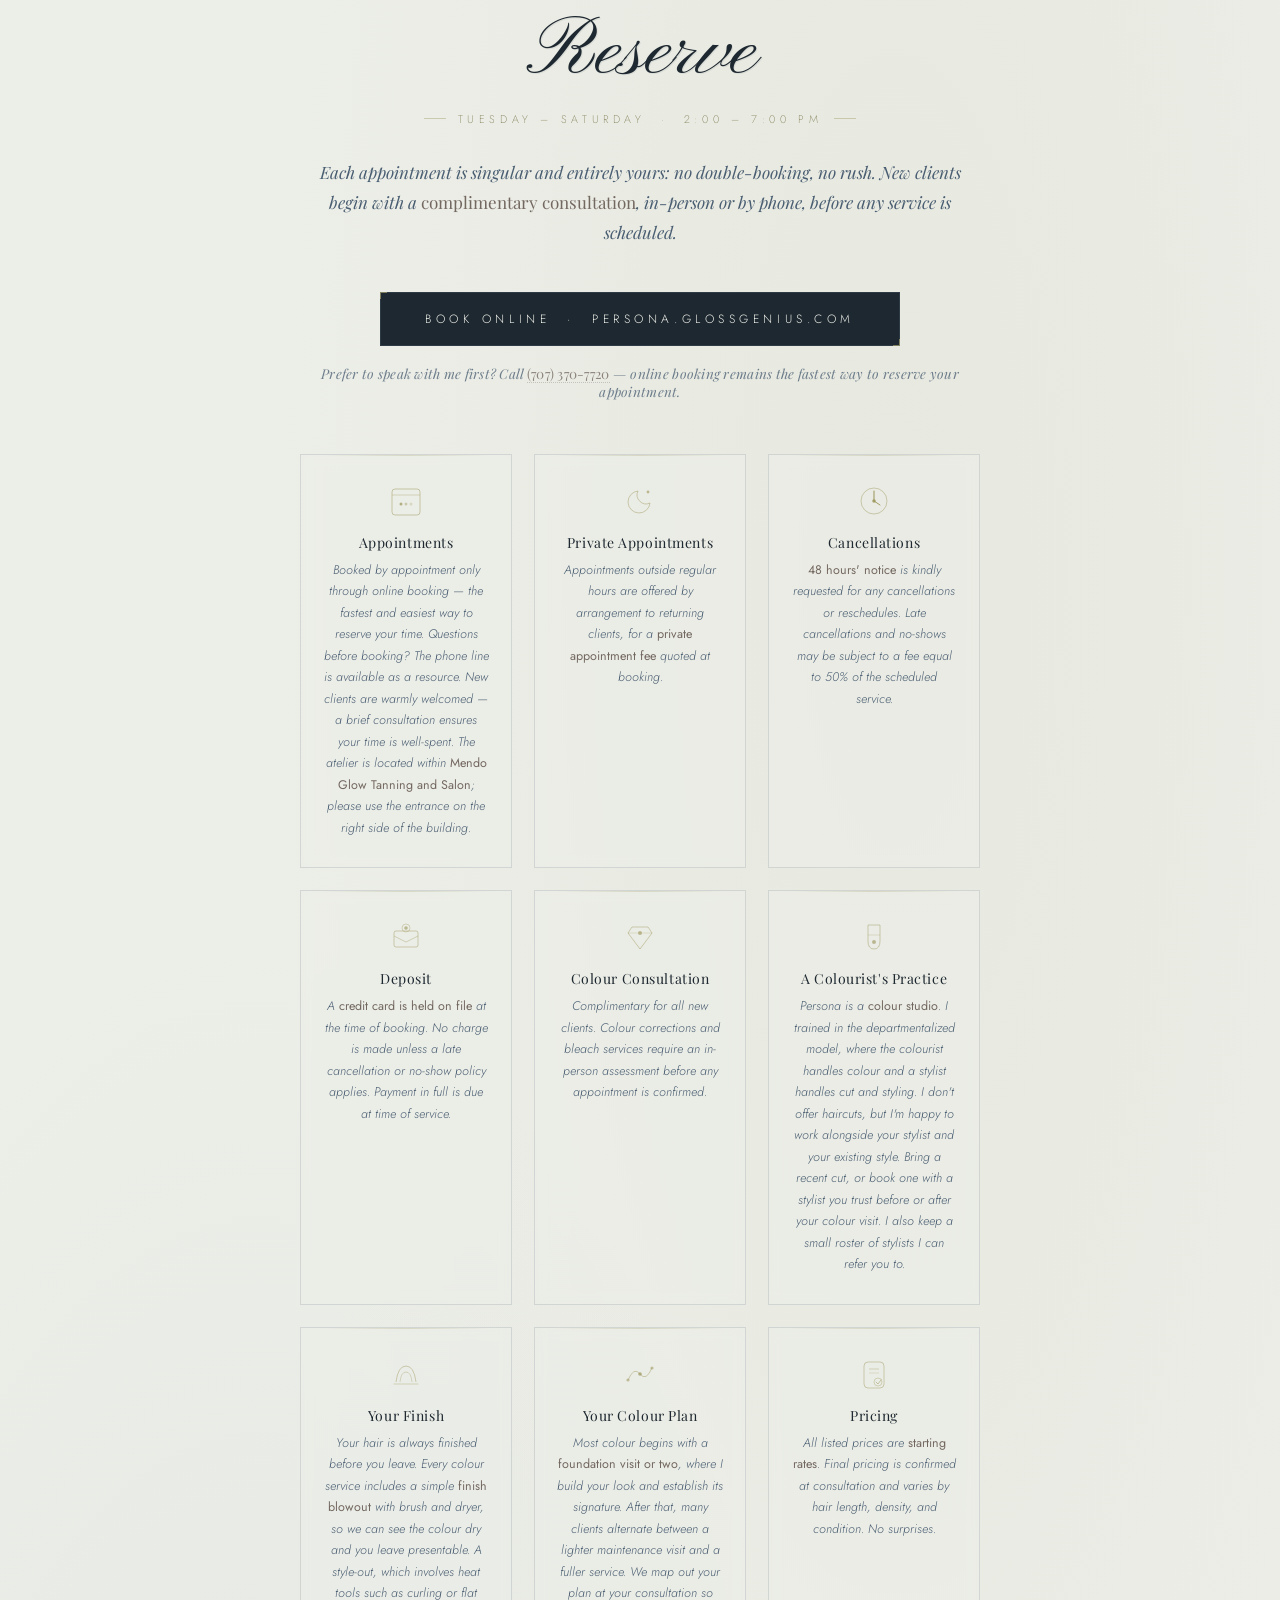
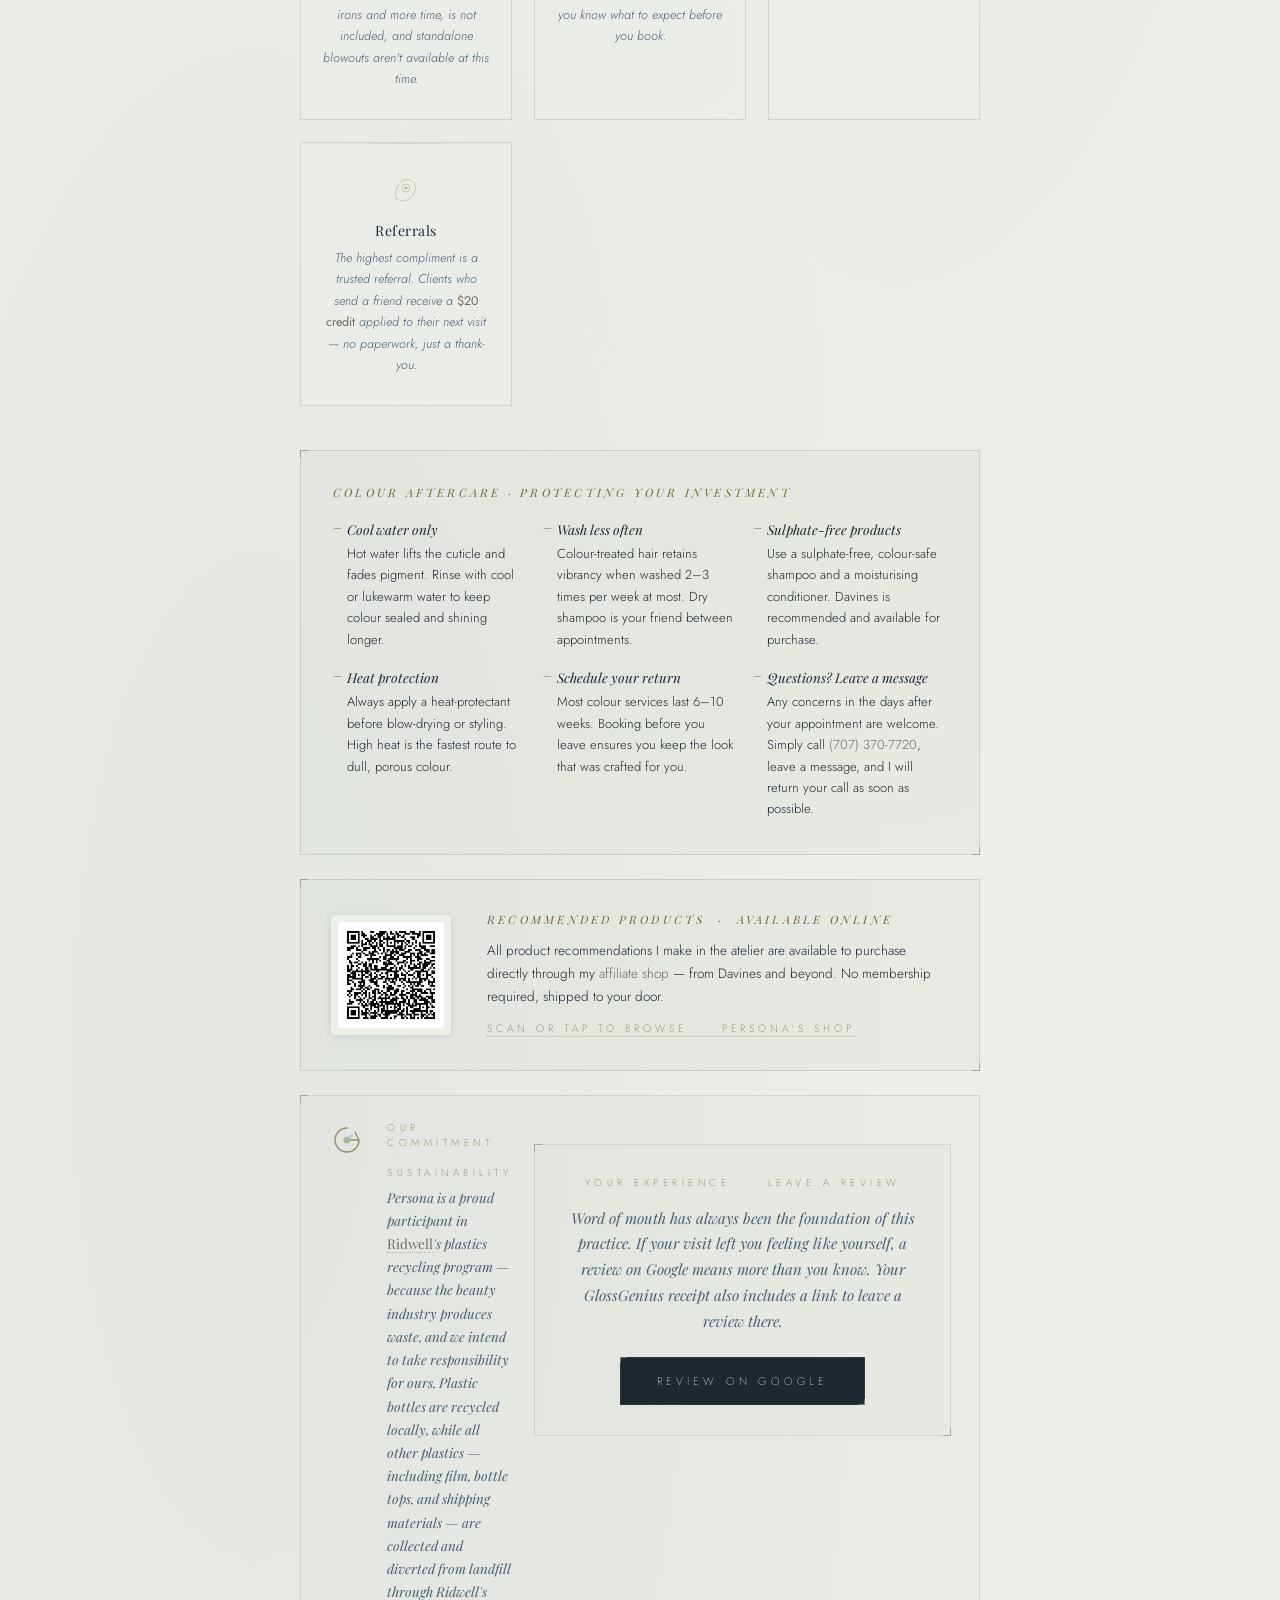
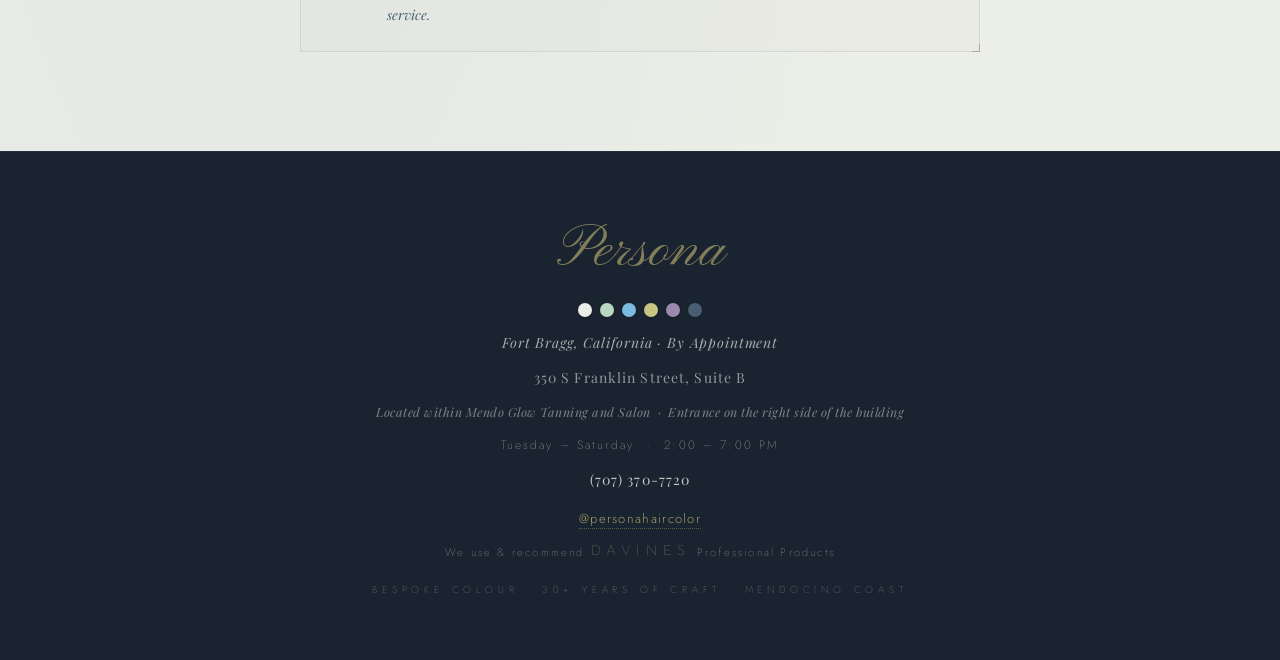
==== commit 14a0dbf5: "Update index.html" ====
--- a/index.html
+++ b/index.html
@@ -3,6 +3,22 @@
 <head>
   <meta charset="UTF-8"/>
   <meta name="viewport" content="width=device-width, initial-scale=1.0"/>
+  <meta name="description" content="Persona Hair Colour Atelier — a private, by-appointment colour studio in Fort Bragg, CA. Bespoke colour by JT Skinner, with 37 years' experience."/>
+  <meta property="og:type" content="website"/>
+  <meta property="og:url" content="https://www.personahaircolor.com/"/>
+  <link rel="canonical" href="https://www.personahaircolor.com/"/>
+  <meta property="og:site_name" content="Persona Hair Colour Atelier"/>
+  <meta property="og:title" content="Persona — Hair Colour Atelier · Fort Bragg, CA"/>
+  <meta property="og:description" content="Persona Hair Colour Atelier — a private, by-appointment colour studio in Fort Bragg, CA. Bespoke colour by JT Skinner, with 37 years' experience."/>
+  <meta property="og:image" content="https://www.personahaircolor.com/persona-share.jpg"/>
+  <meta property="og:image:width" content="1200"/>
+  <meta property="og:image:height" content="630"/>
+  <meta property="og:image:alt" content="Persona Hair Colour Atelier logo beside the studio's colour chair and arched mirror"/>
+  <meta name="twitter:card" content="summary_large_image"/>
+  <meta name="twitter:image" content="https://www.personahaircolor.com/persona-share.jpg"/>
+  <link rel="apple-touch-icon" href="https://www.personahaircolor.com/persona-logo.jpg"/>
+  <meta name="twitter:title" content="Persona — Hair Colour Atelier · Fort Bragg, CA"/>
+  <meta name="twitter:description" content="Persona Hair Colour Atelier — a private, by-appointment colour studio in Fort Bragg, CA. Bespoke colour by JT Skinner, with 37 years' experience."/>
   <title>Persona — Hair Colour Atelier · Fort Bragg, CA</title>
   <link href="https://fonts.googleapis.com/css2?family=Playfair+Display:ital,wght@0,400;0,500;0,700;1,400;1,500;1,700&family=Pinyon+Script&family=Jost:wght@200;300;400&family=Josefin+Sans:wght@100;300;400&display=swap" rel="stylesheet"/>
   <style>
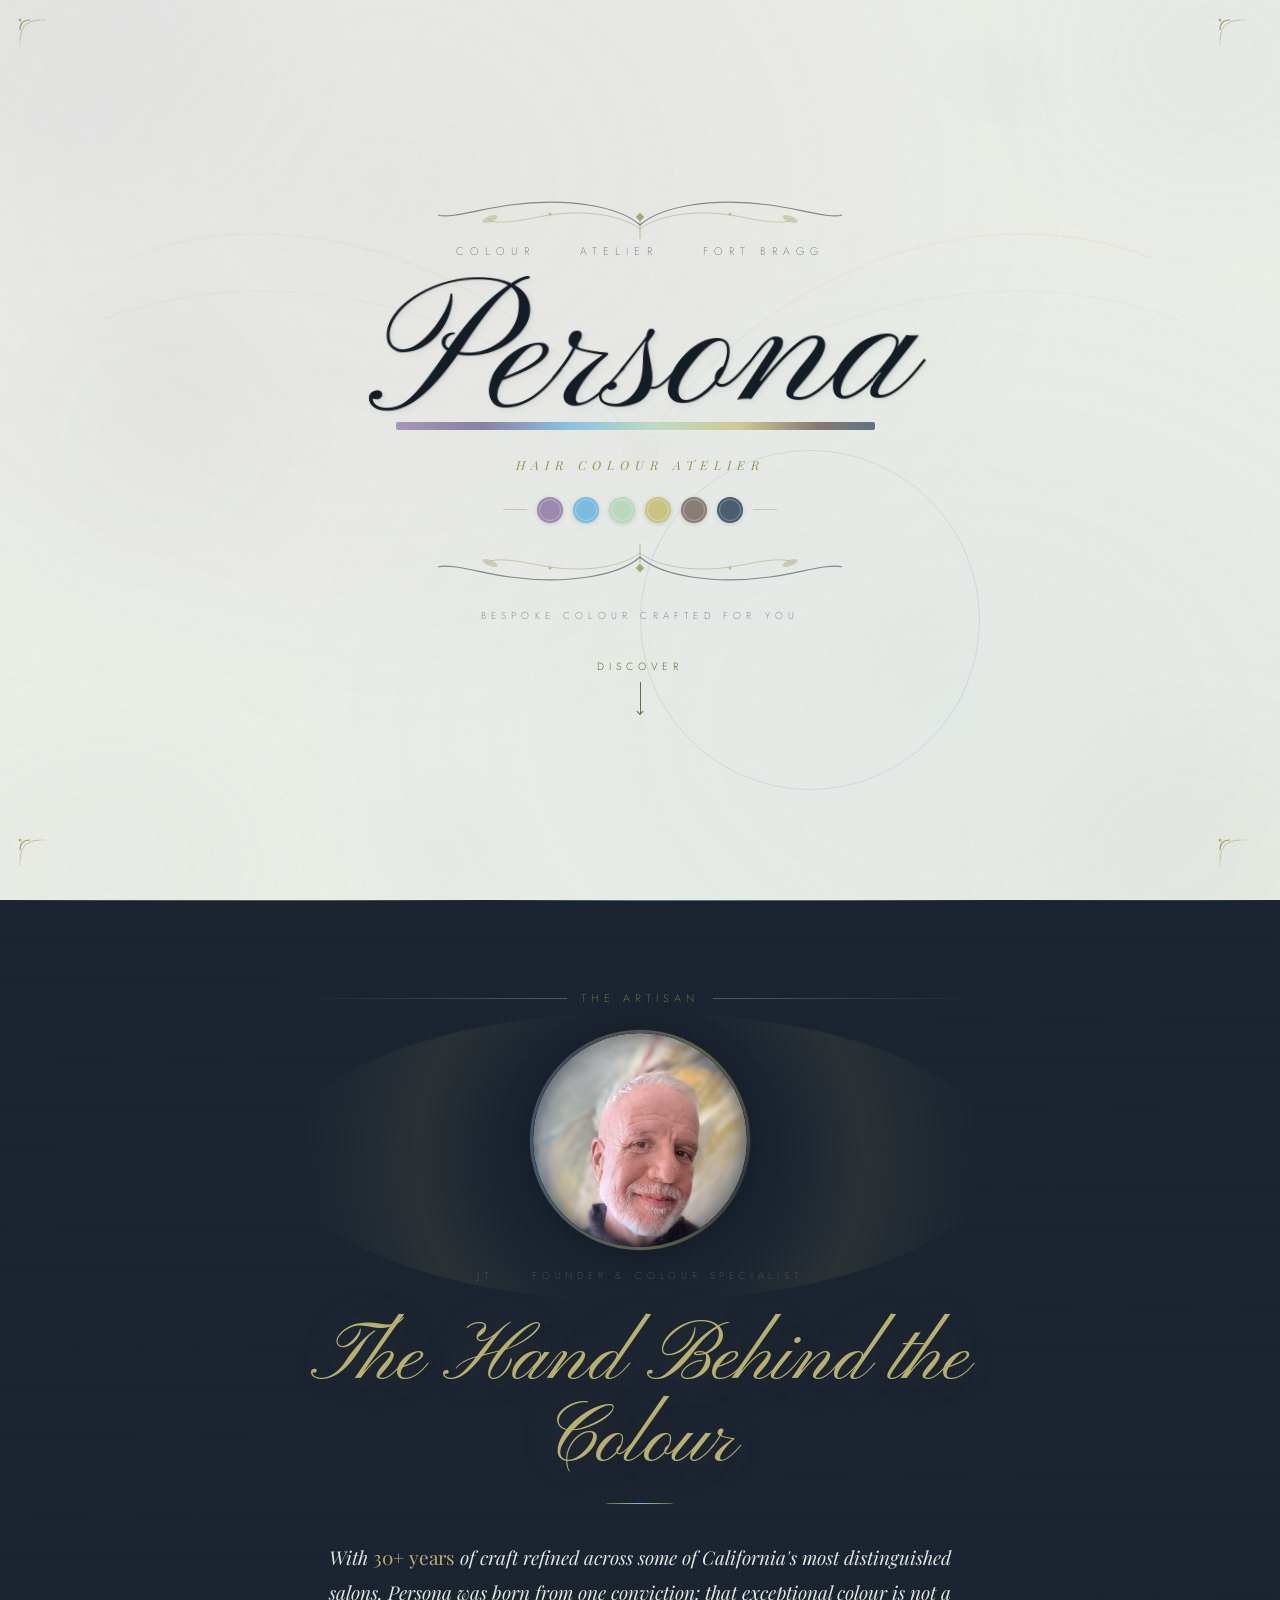
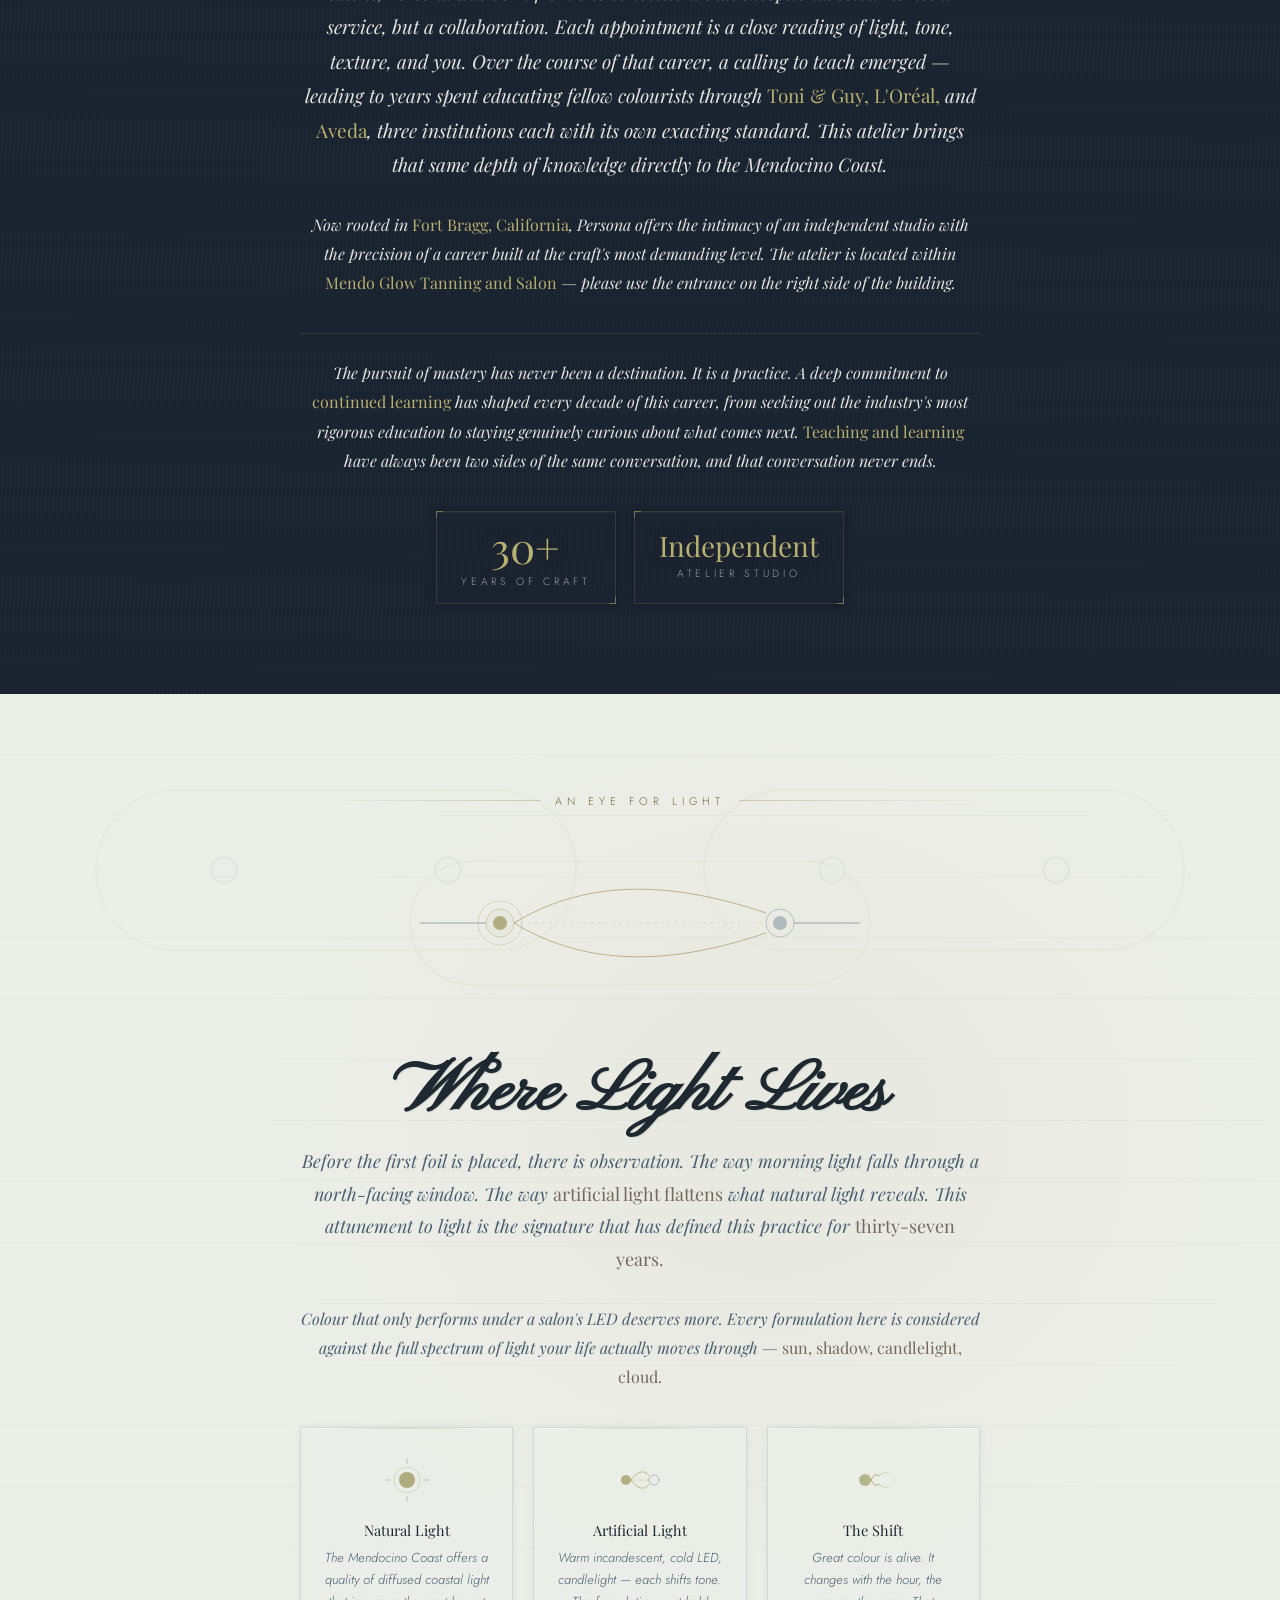
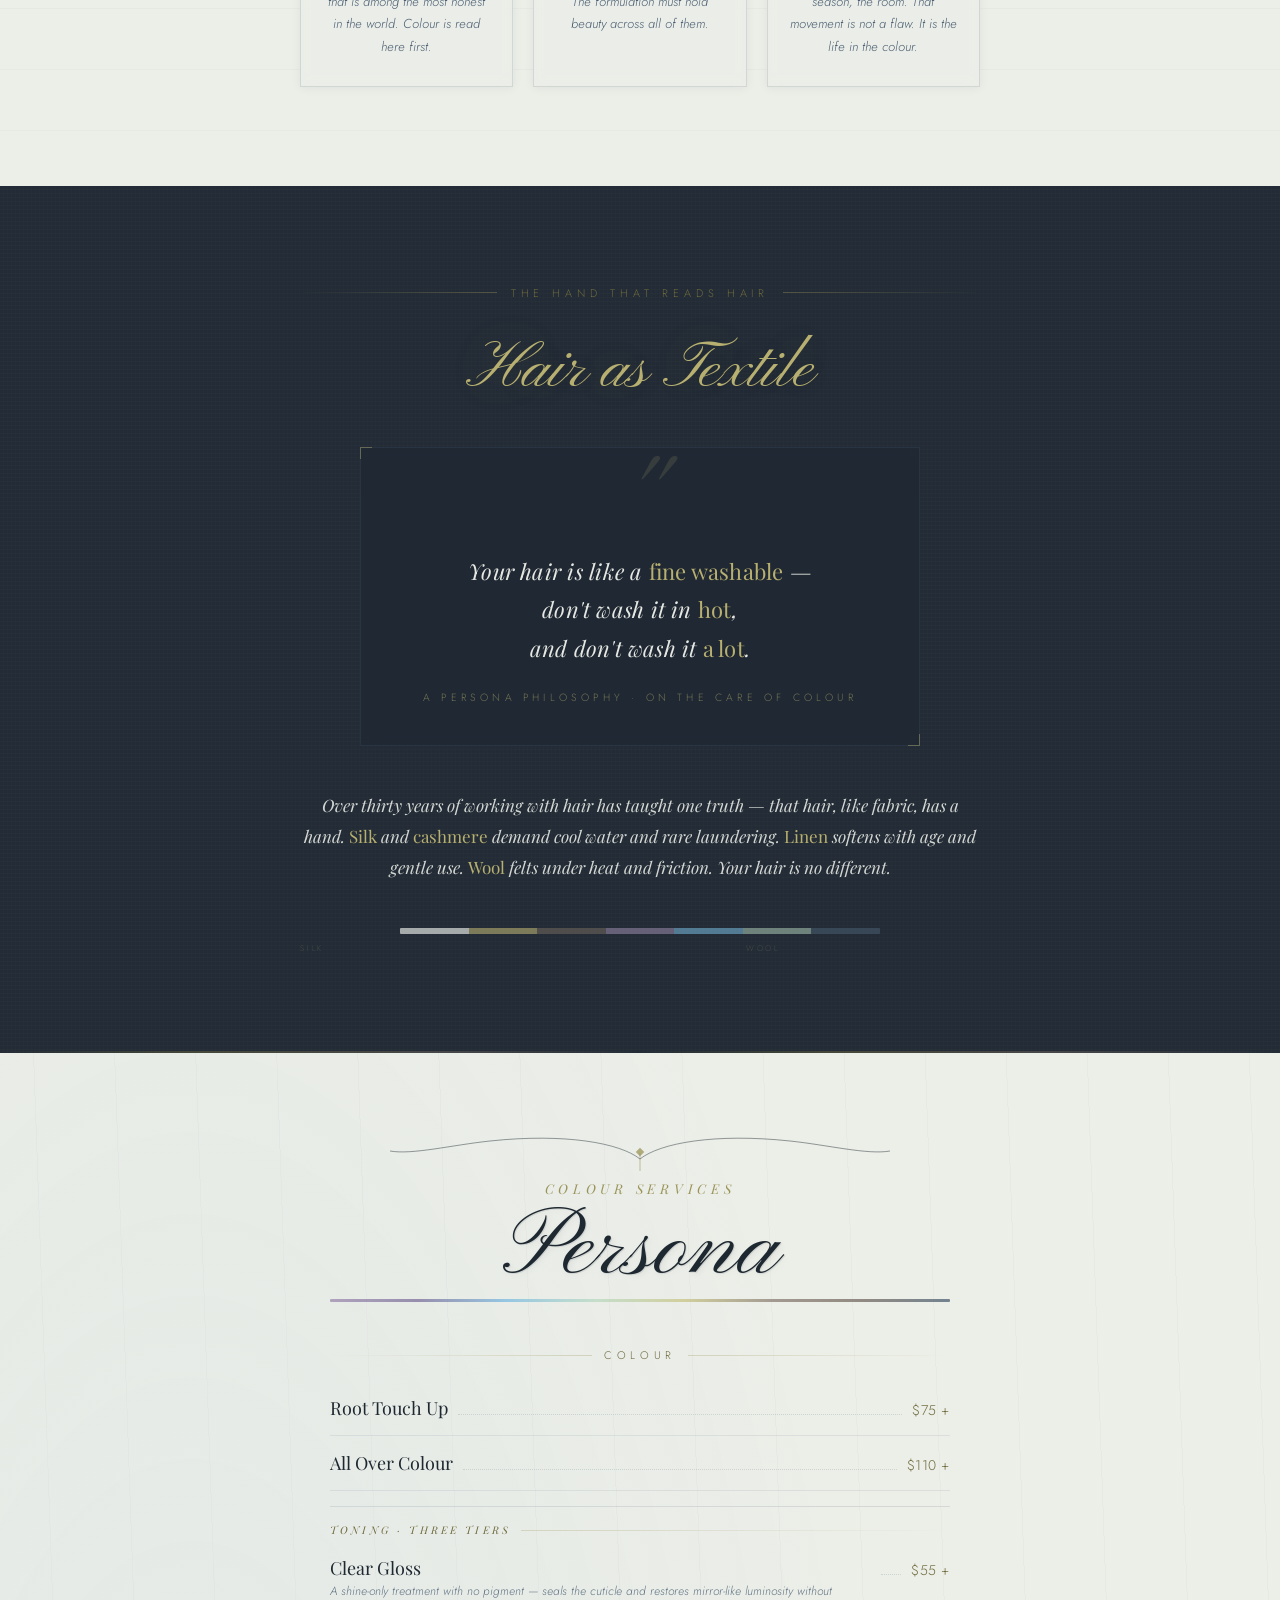
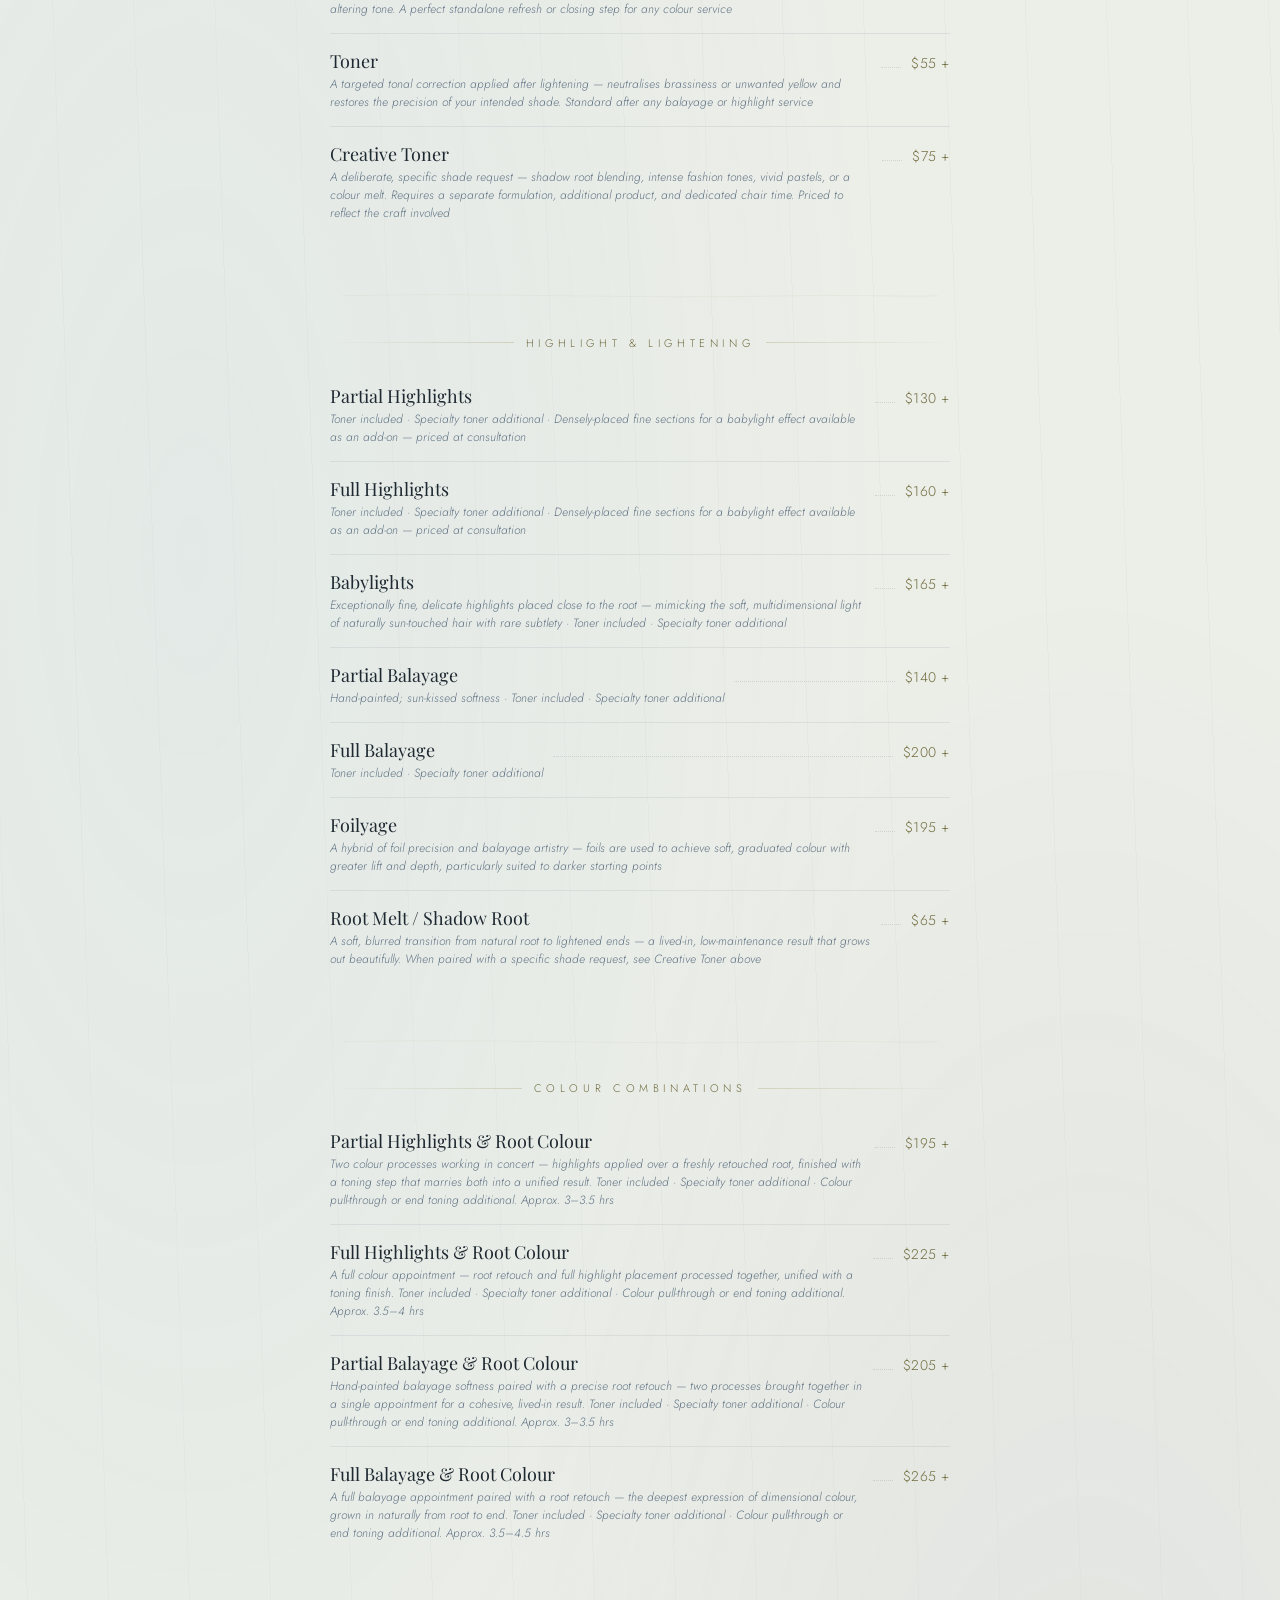
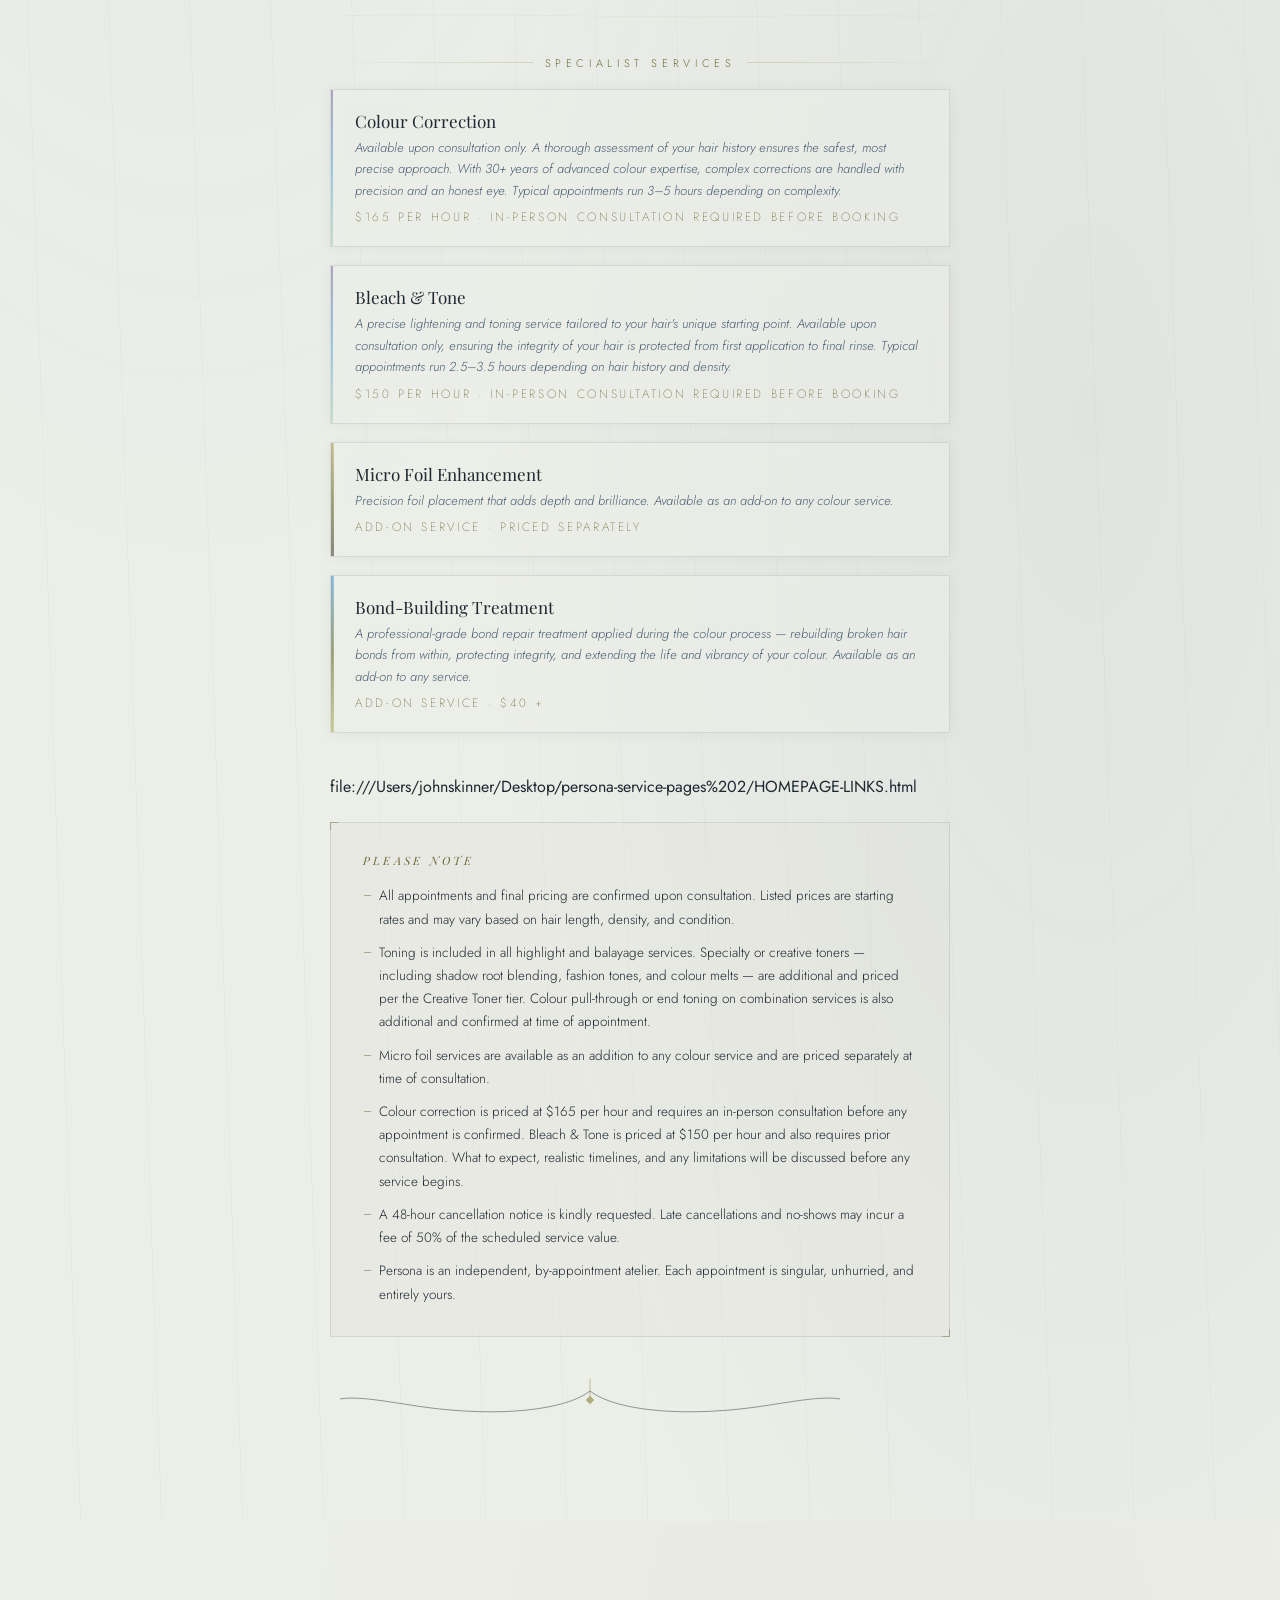
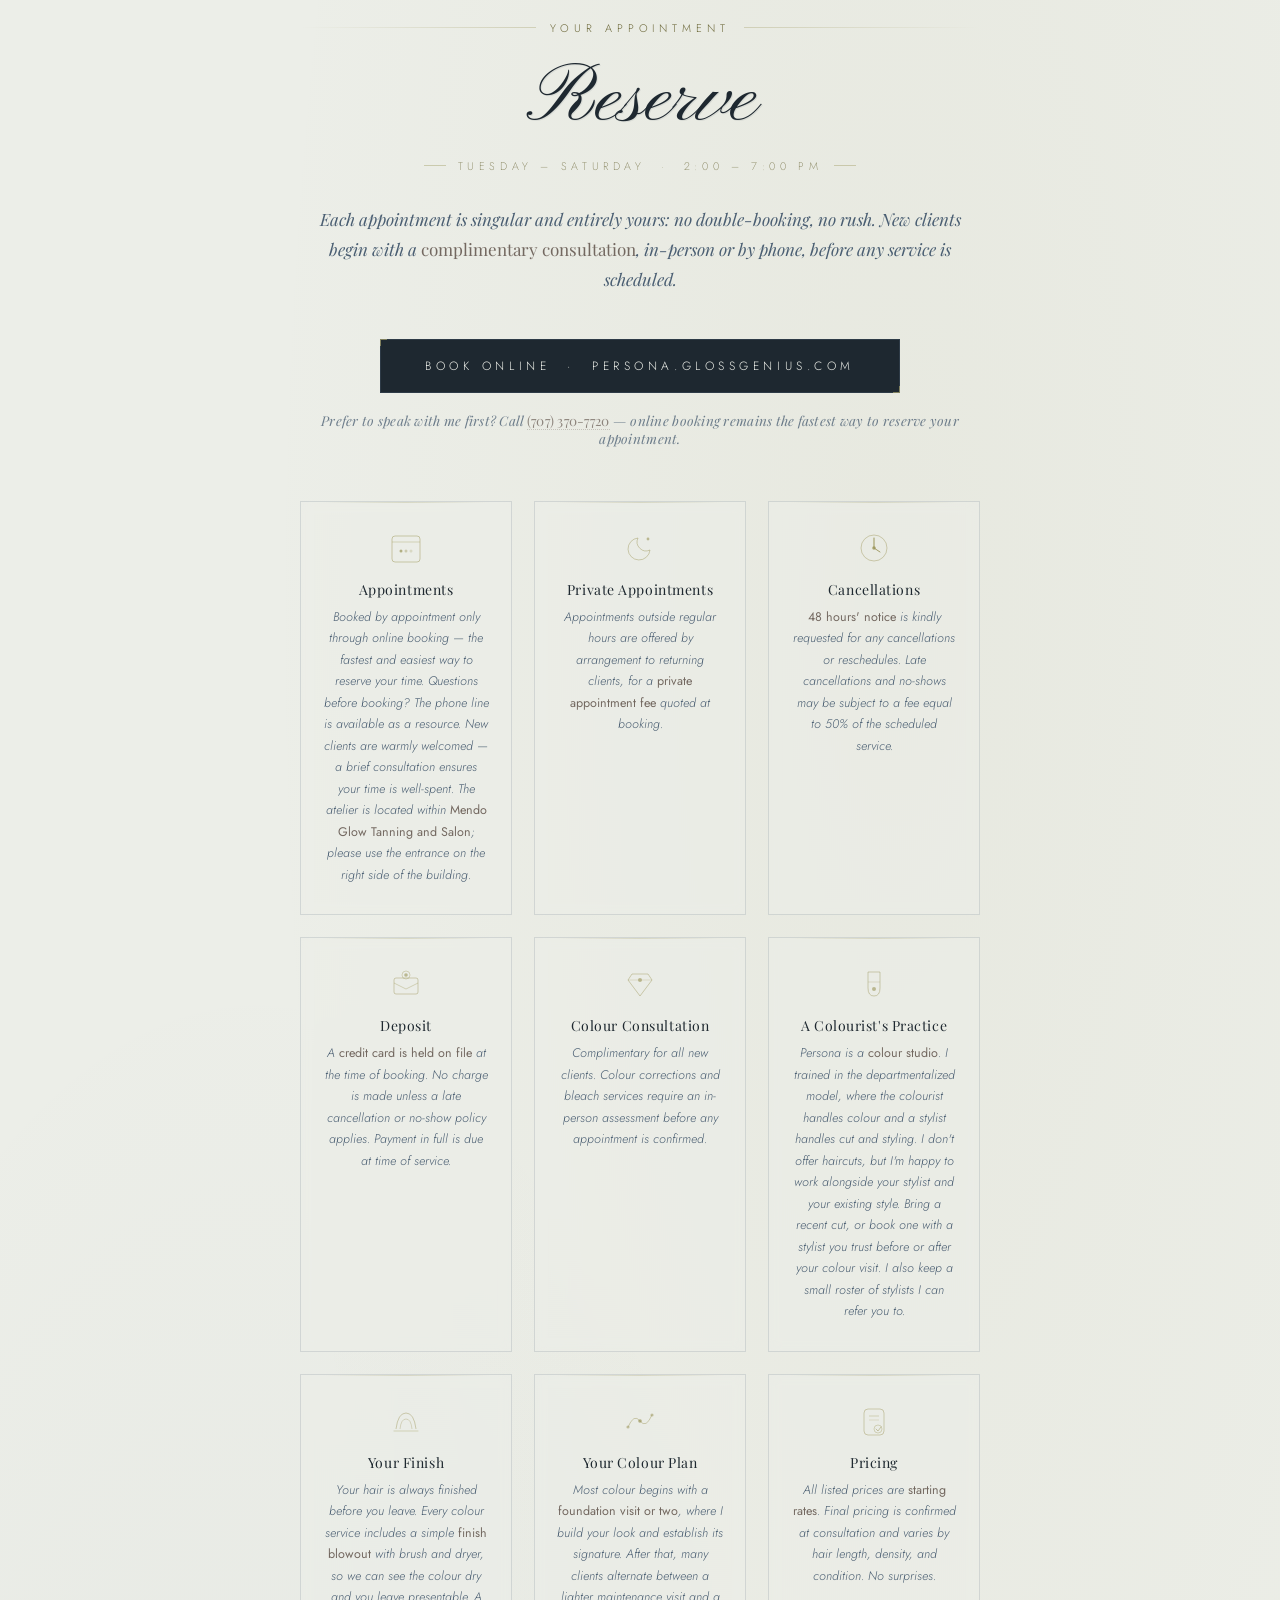
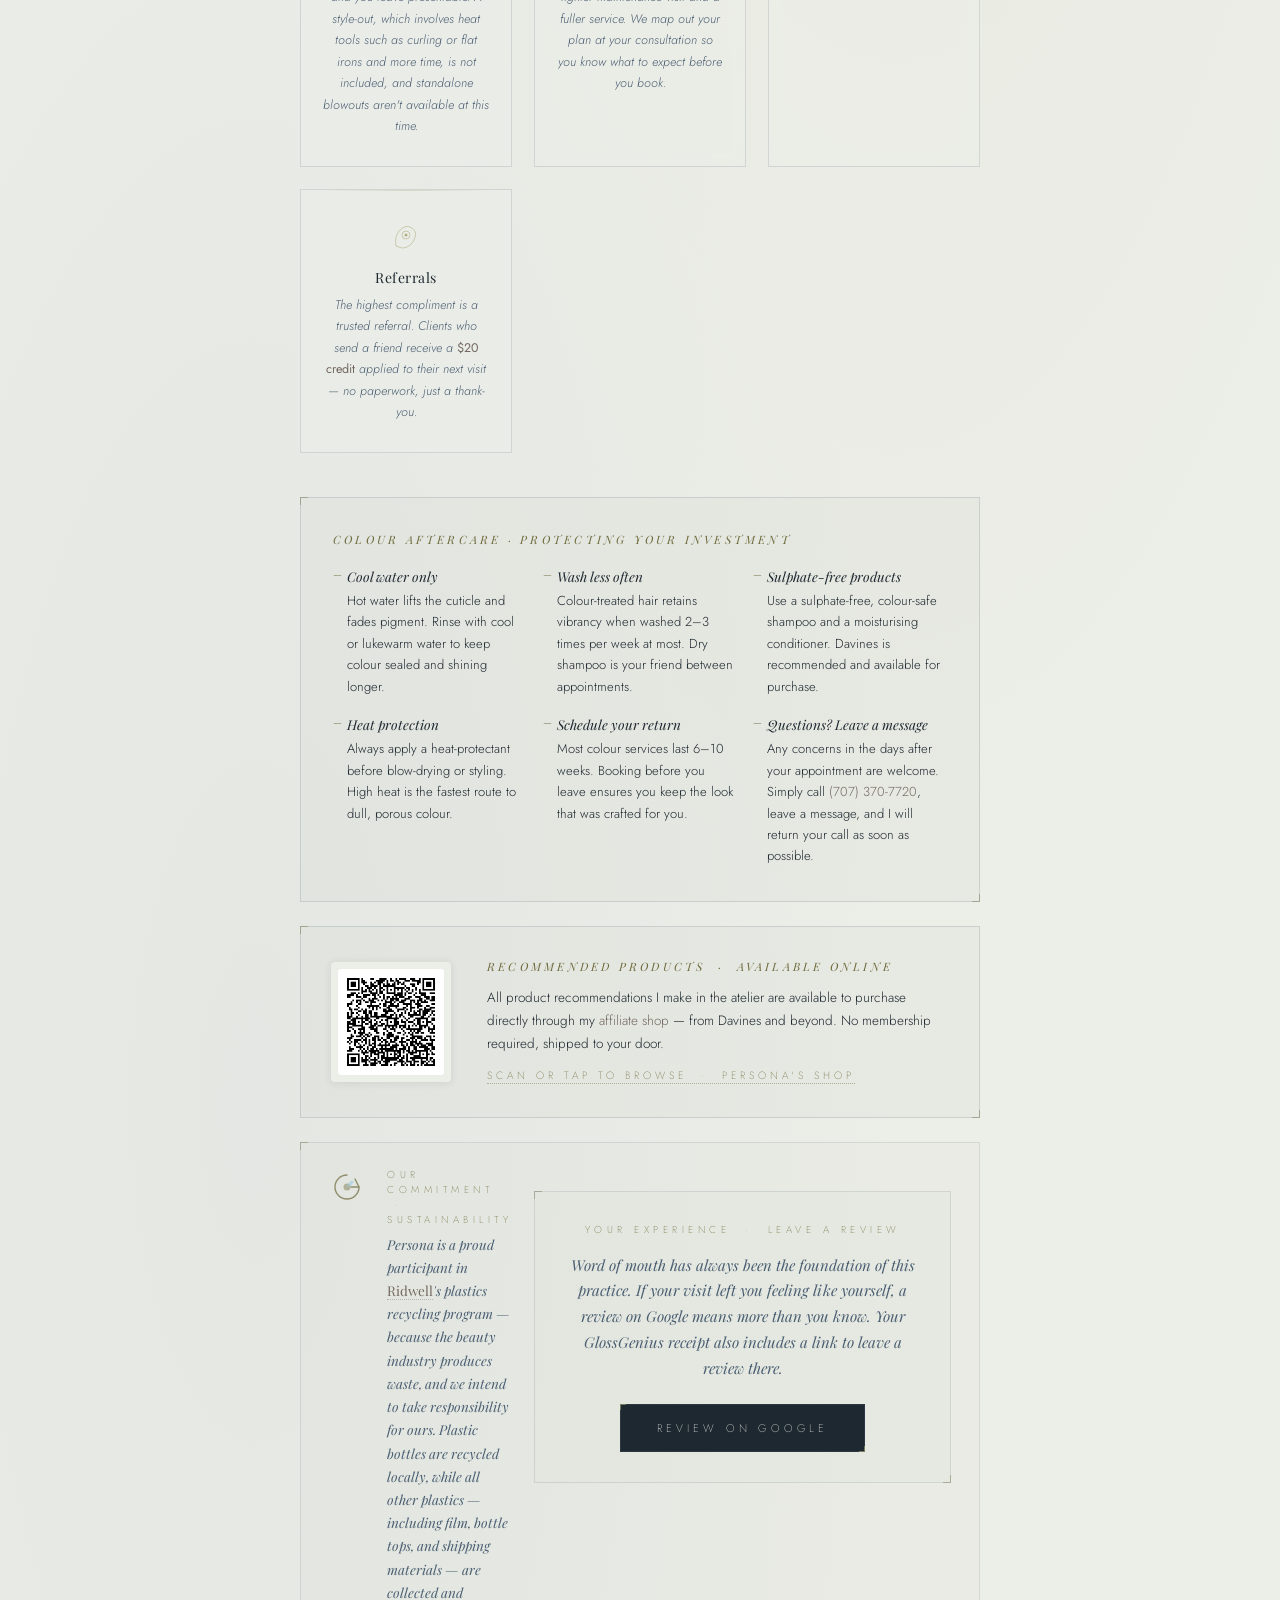
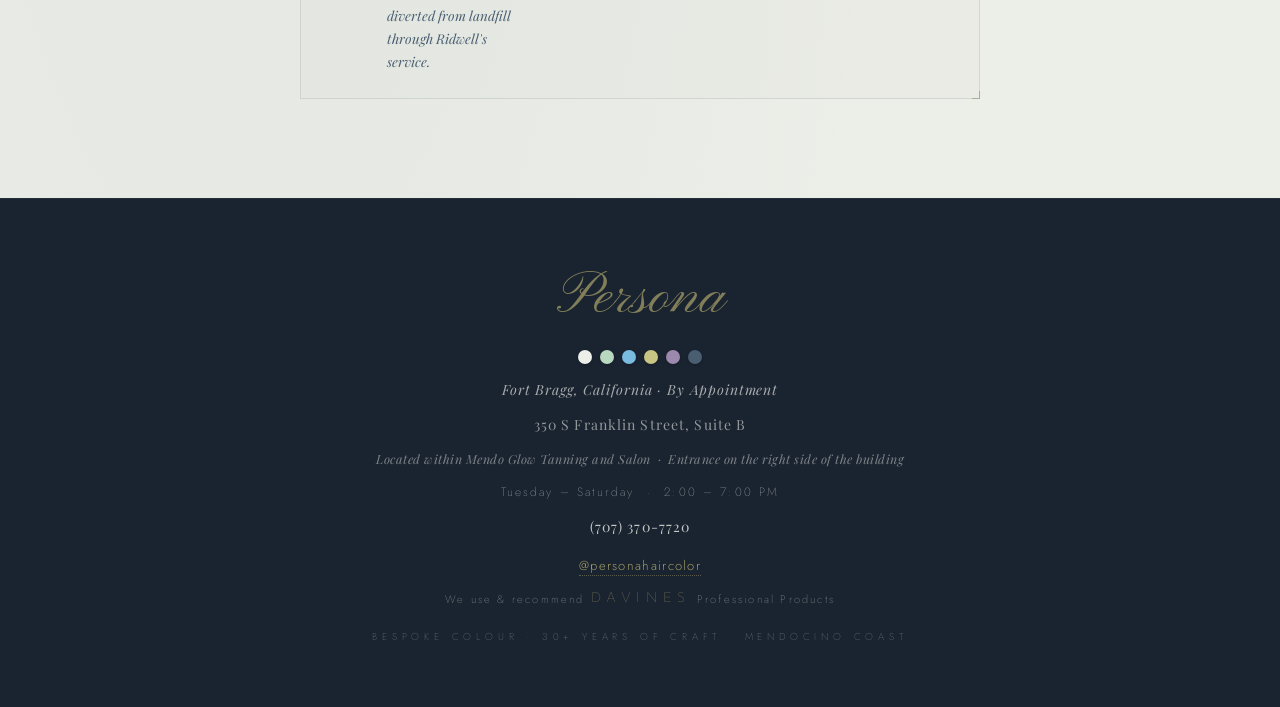
==== commit 05e5eaf1: "Update index.html" ====
--- a/index.html
+++ b/index.html
@@ -1386,7 +1386,7 @@
         <div class="special-price">Add-on service · $40 +</div>
       </div>
     </div>
-
+file:///Users/johnskinner/Desktop/persona-service-pages%202/HOMEPAGE-LINKS.html
     <div class="notation">
       <div class="notation-title">Please Note</div>
       <div class="notation-item">All appointments and final pricing are confirmed upon consultation. Listed prices are starting rates and may vary based on hair length, density, and condition.</div>
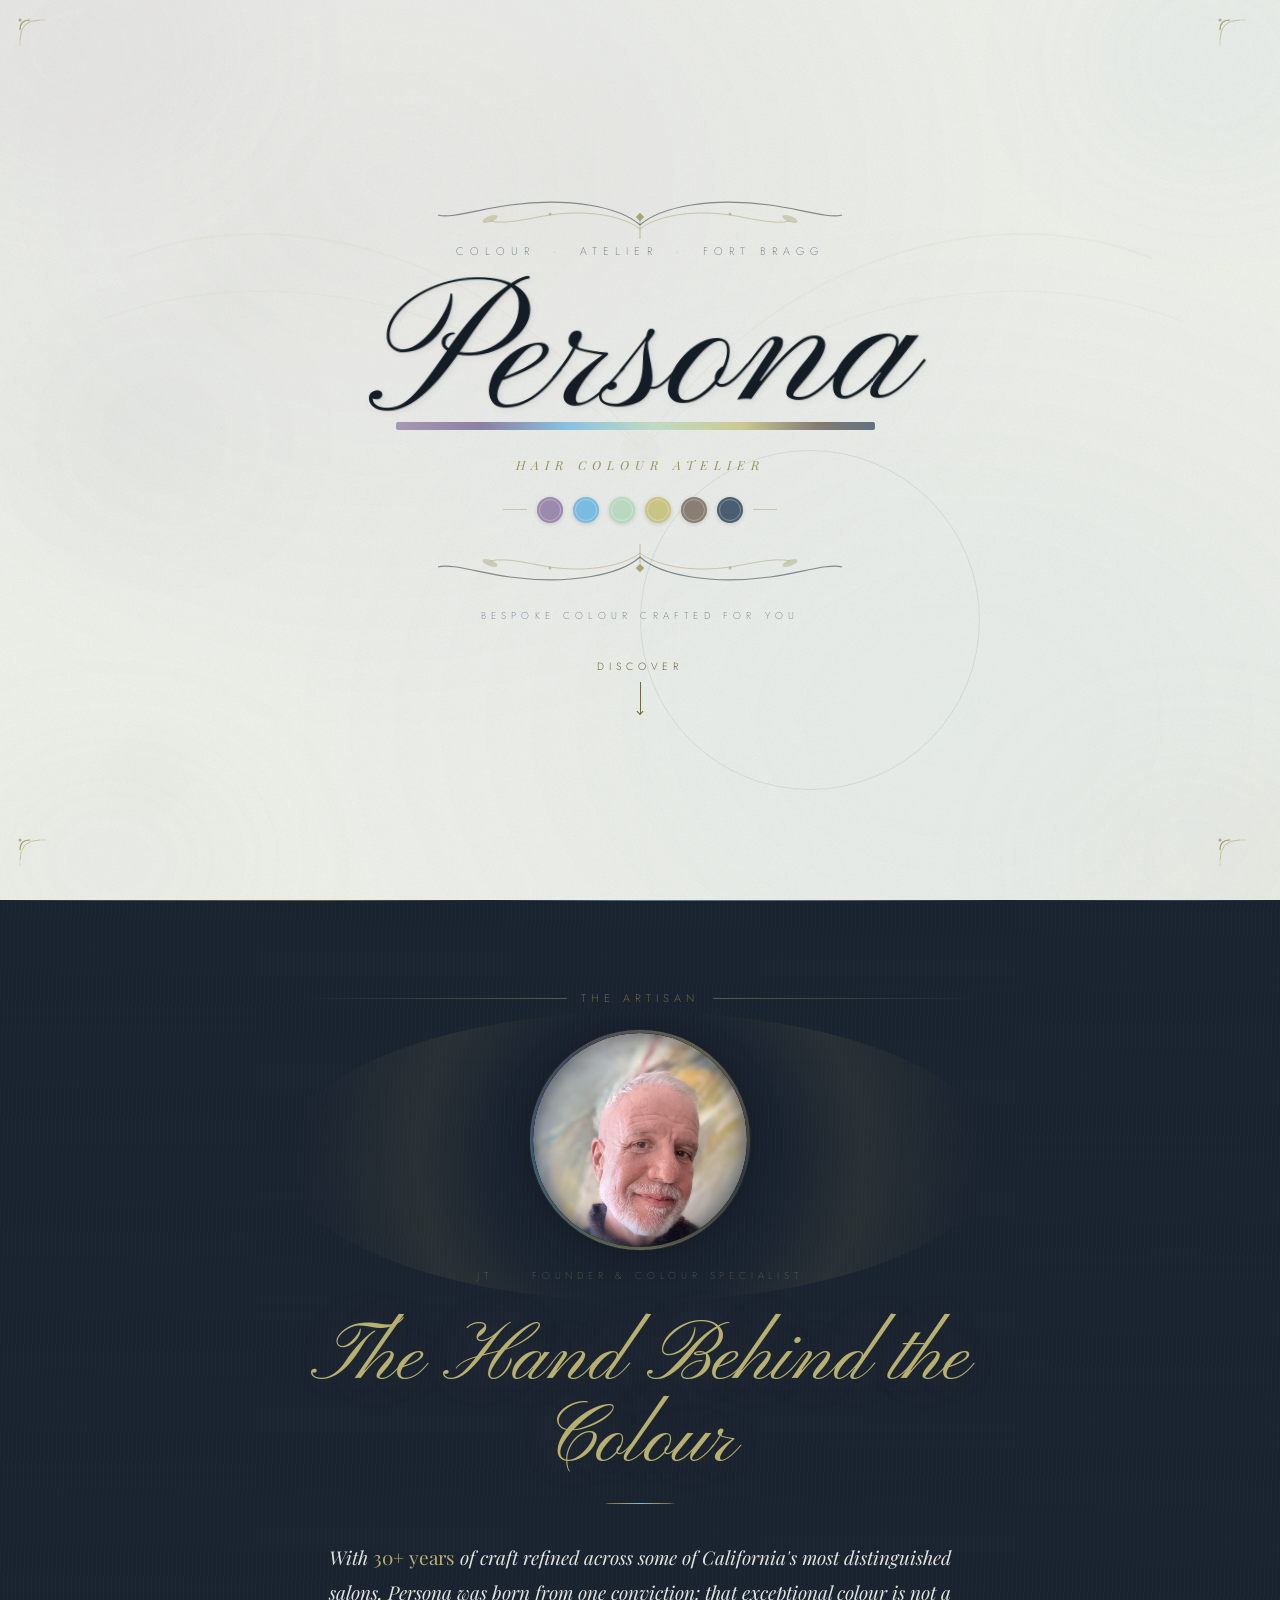
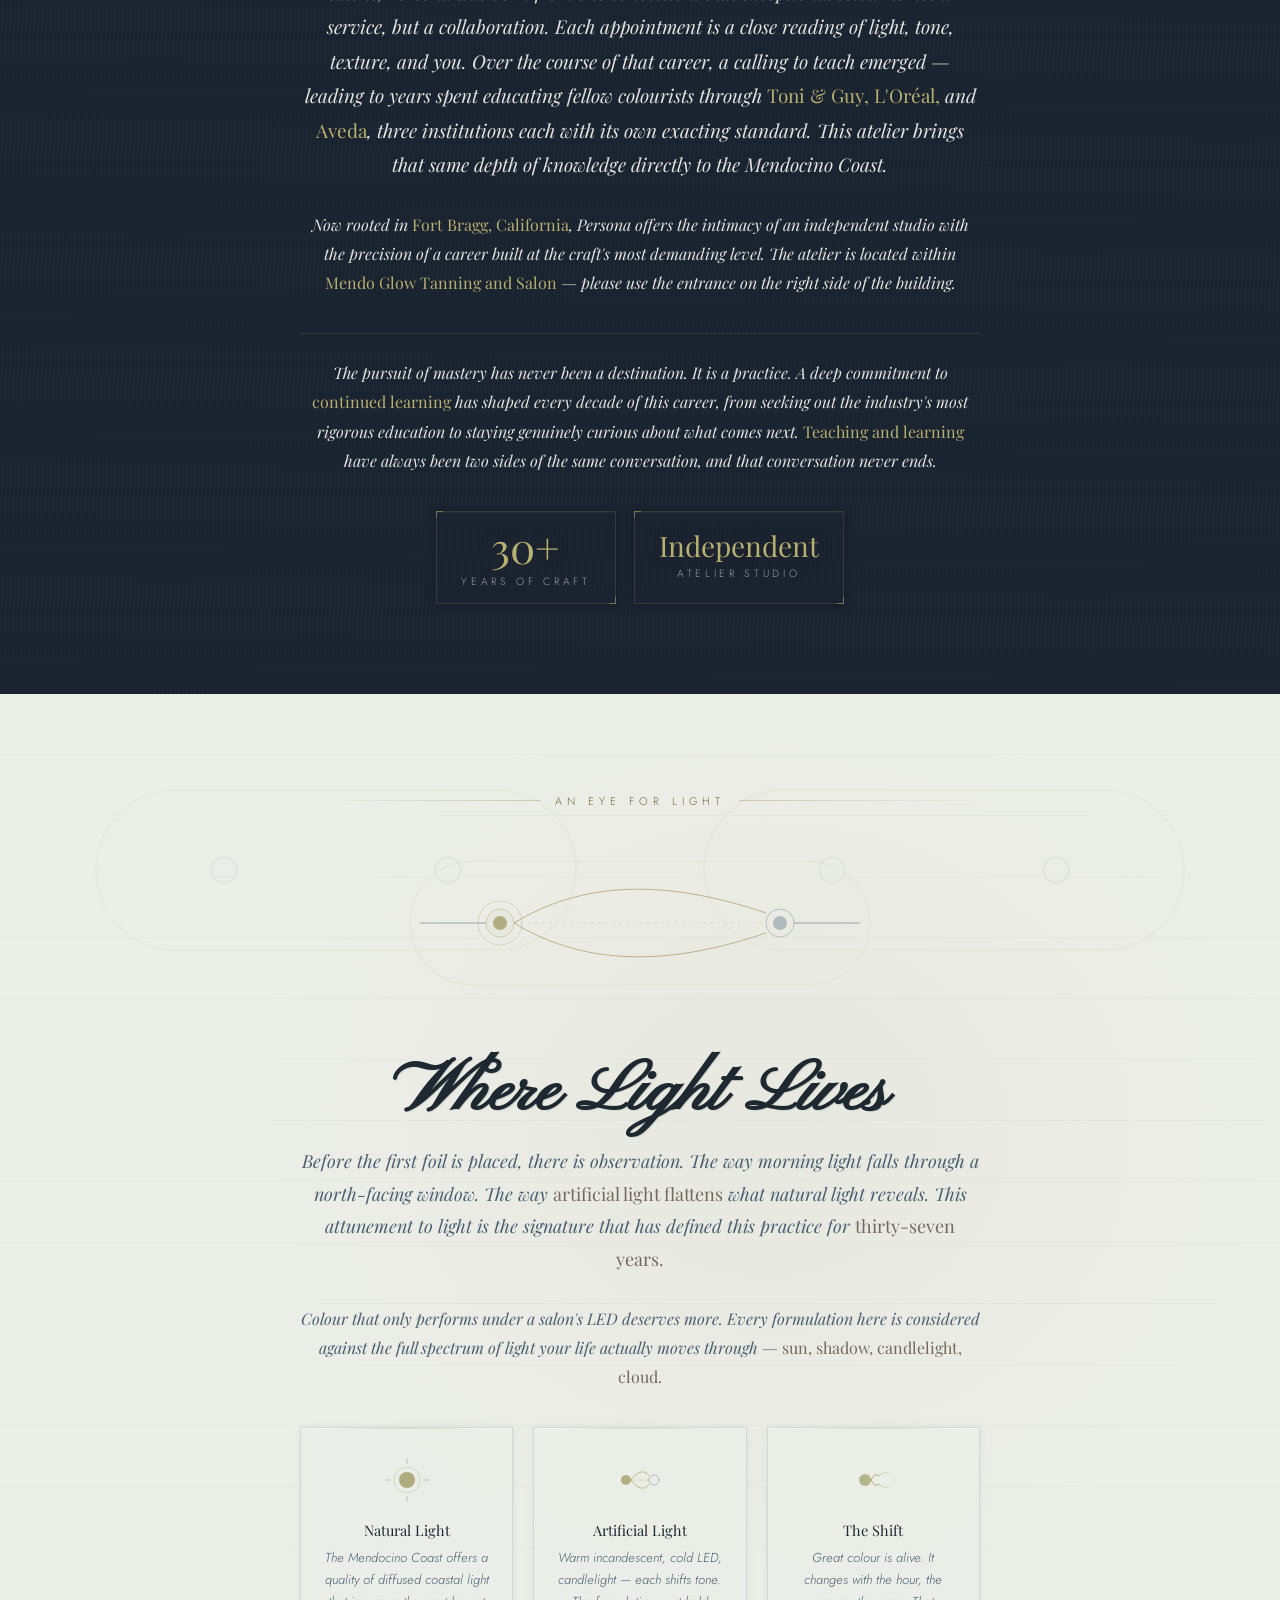
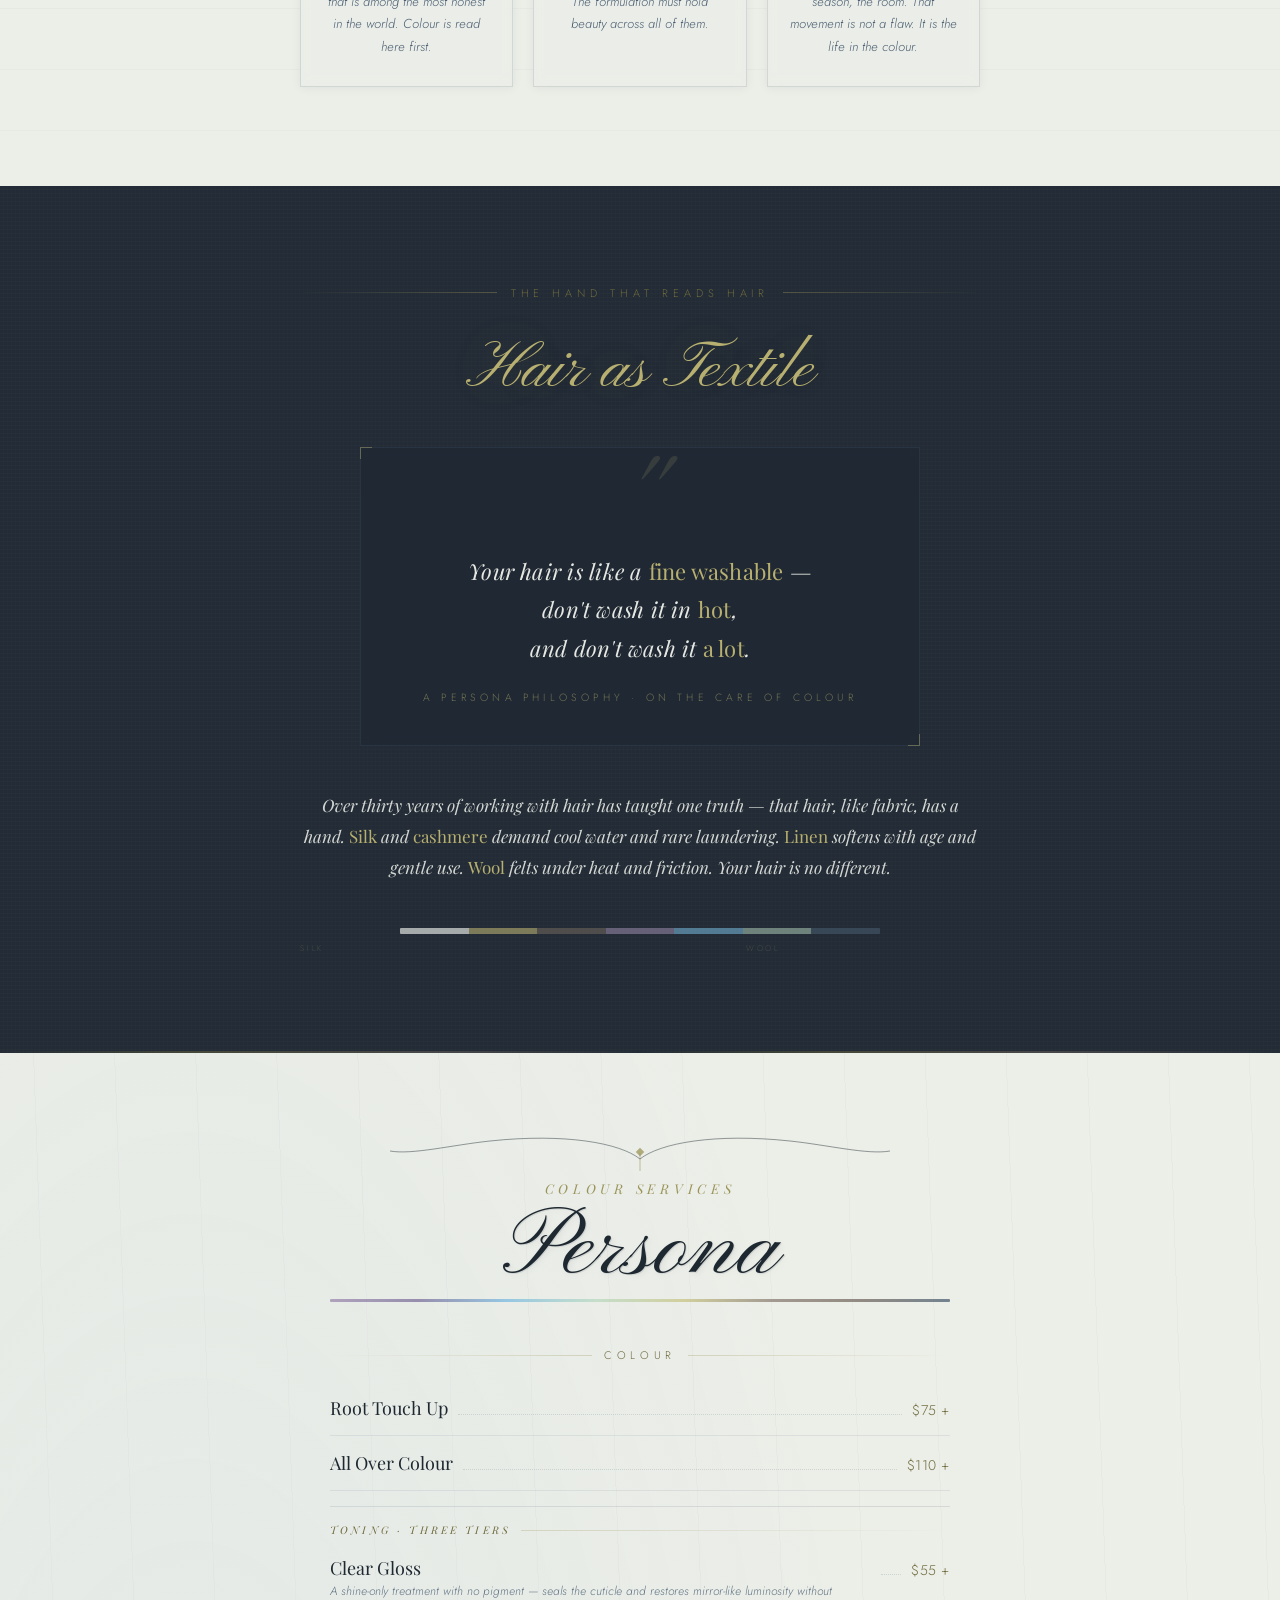
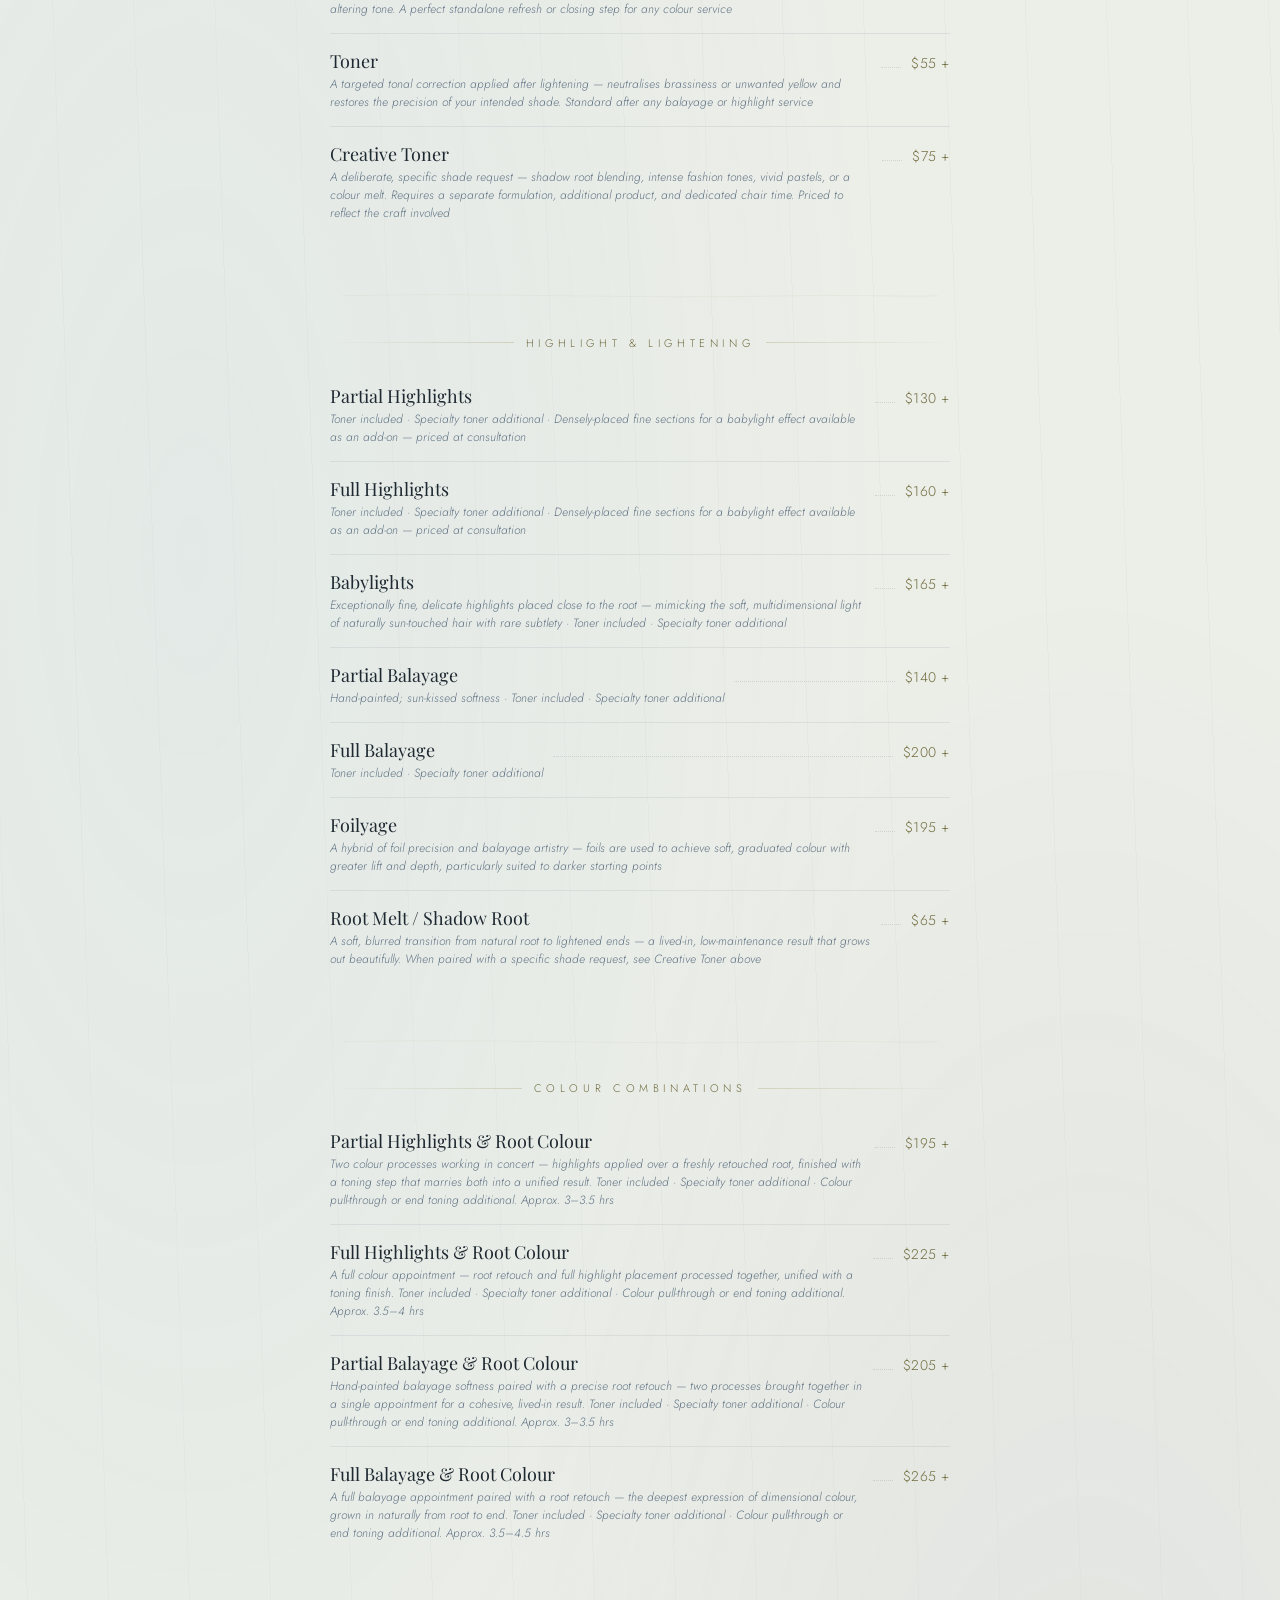
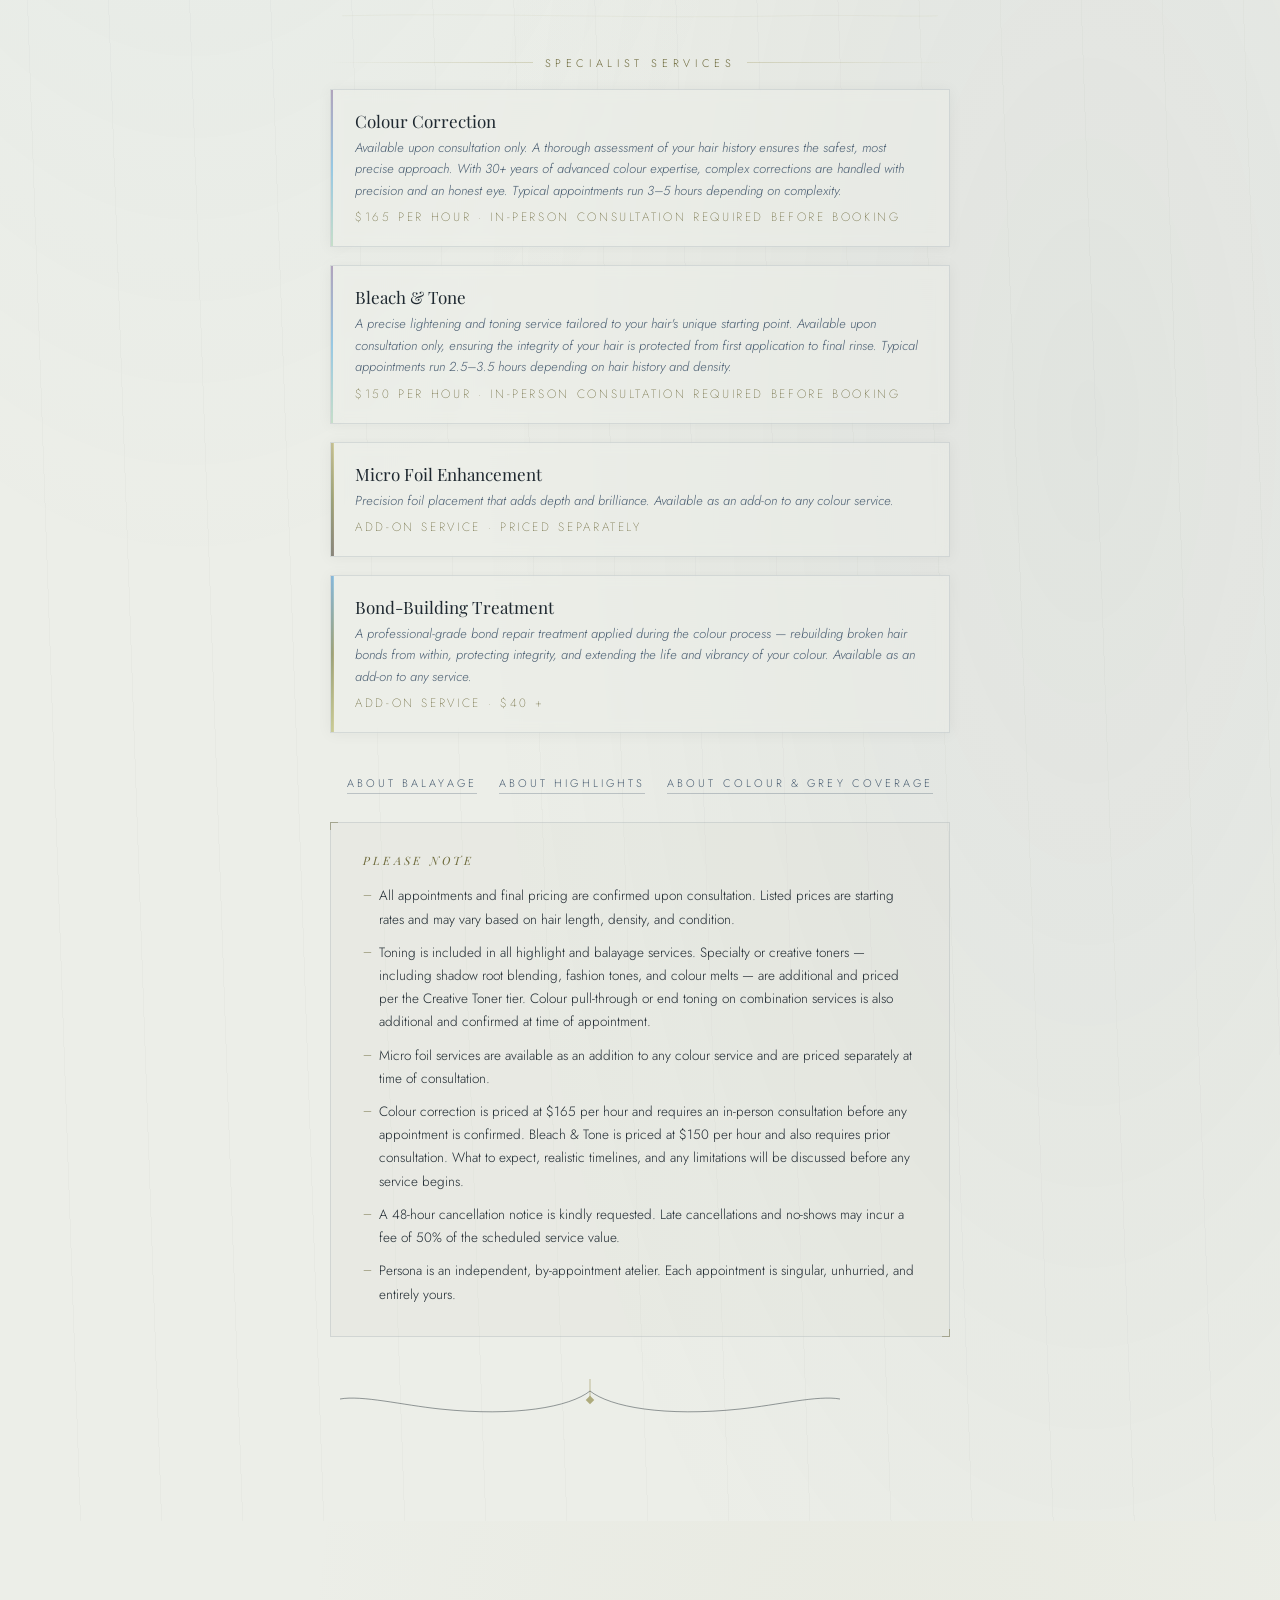
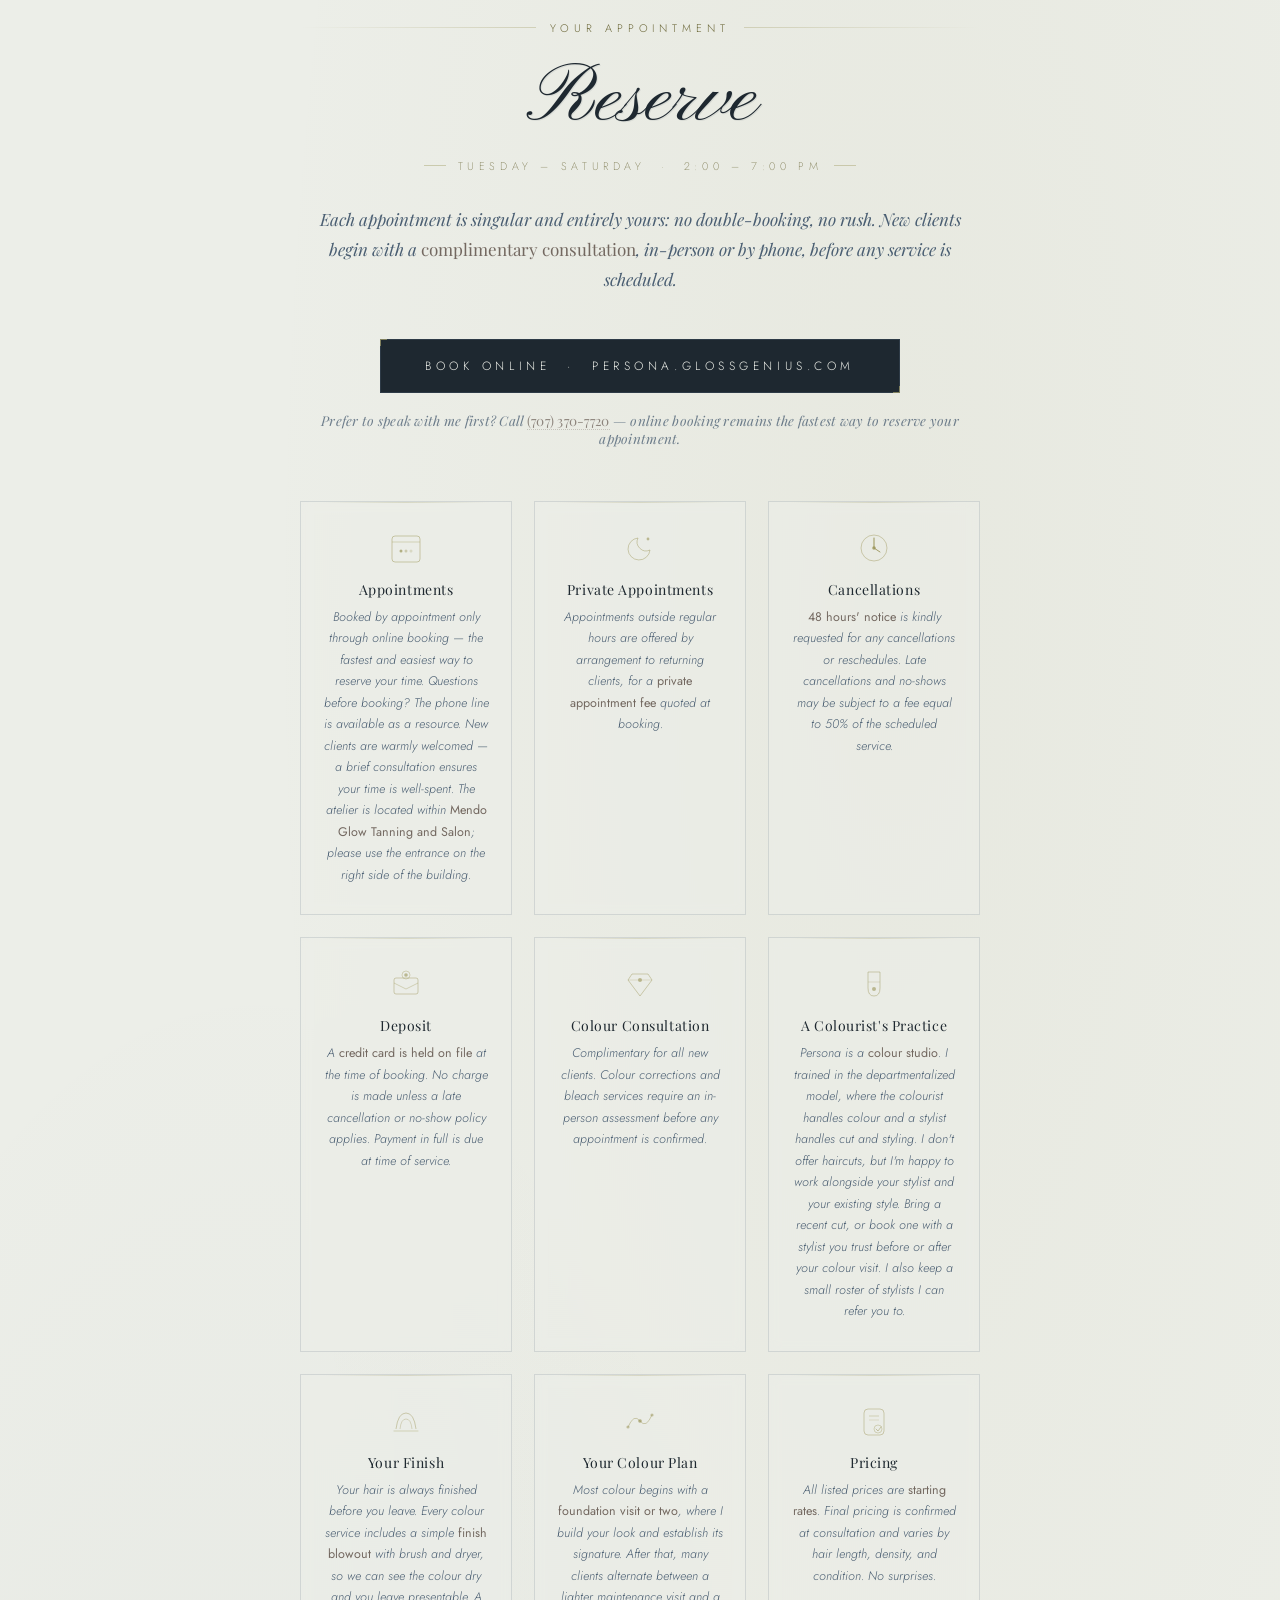
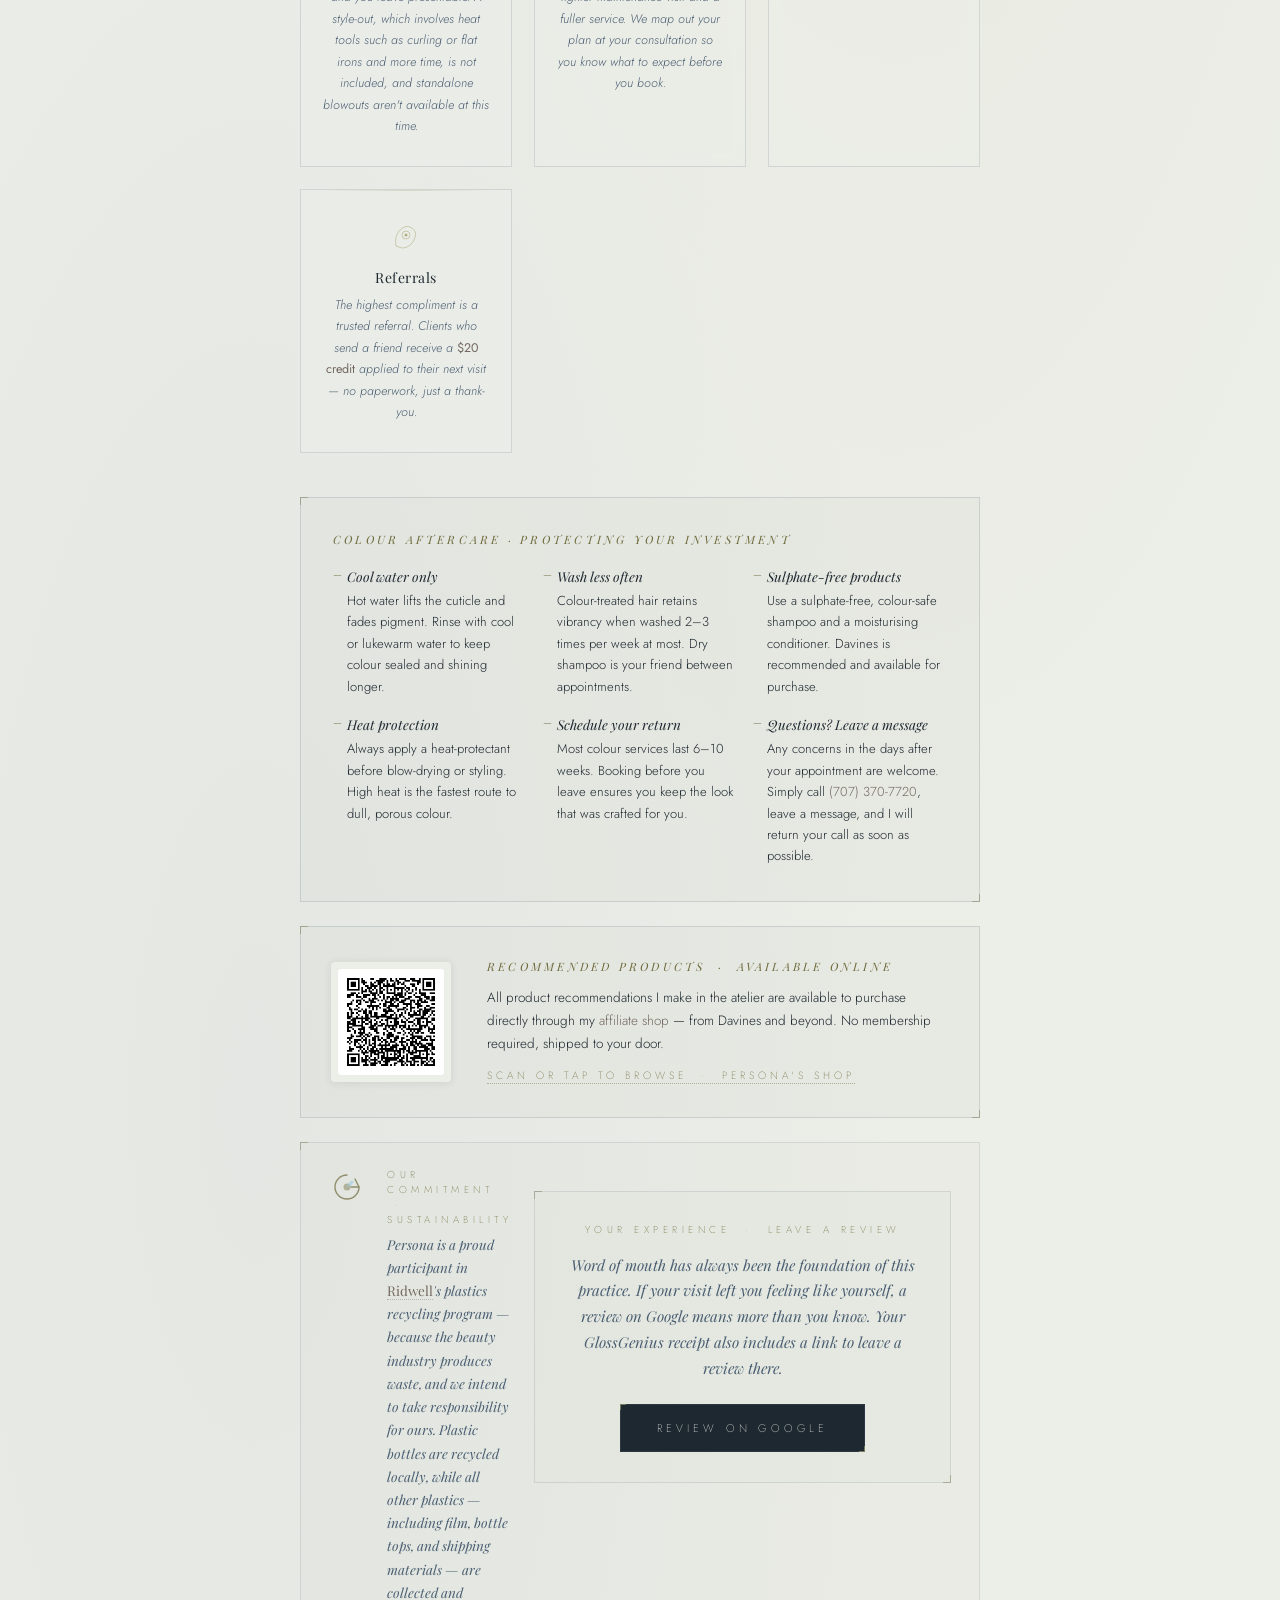
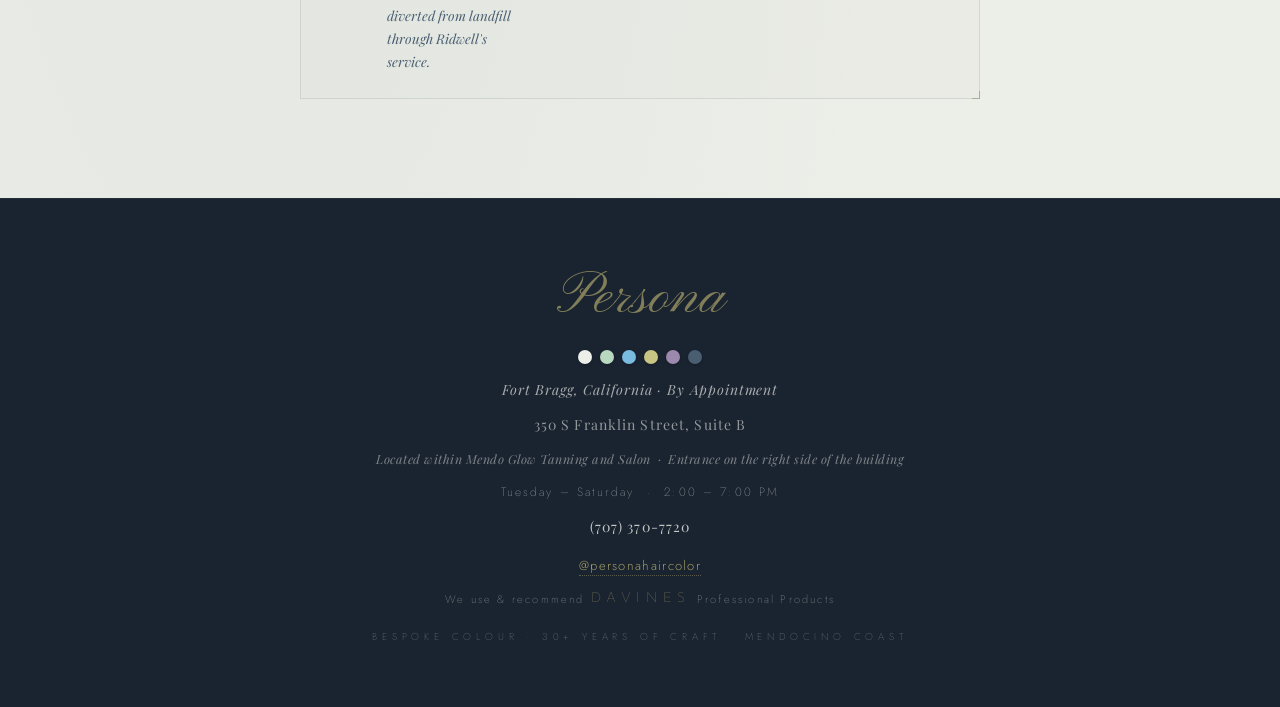
==== commit 719c7b06: "Update index.html" ====
--- a/index.html
+++ b/index.html
@@ -1386,7 +1386,11 @@
         <div class="special-price">Add-on service · $40 +</div>
       </div>
     </div>
-file:///Users/johnskinner/Desktop/persona-service-pages%202/HOMEPAGE-LINKS.html
+<div style="display:flex;flex-wrap:wrap;justify-content:center;gap:10px 22px;margin:8px 0 28px;">
+  <a href="/balayage/" style="font-family:'Jost',sans-serif;font-weight:300;font-size:11px;letter-spacing:0.28em;text-transform:uppercase;color:#4A5E72;text-decoration:none;border-bottom:1px solid rgba(74,94,114,0.3);padding-bottom:2px;">About Balayage</a>
+  <a href="/highlights/" style="font-family:'Jost',sans-serif;font-weight:300;font-size:11px;letter-spacing:0.28em;text-transform:uppercase;color:#4A5E72;text-decoration:none;border-bottom:1px solid rgba(74,94,114,0.3);padding-bottom:2px;">About Highlights</a>
+  <a href="/hair-color/" style="font-family:'Jost',sans-serif;font-weight:300;font-size:11px;letter-spacing:0.28em;text-transform:uppercase;color:#4A5E72;text-decoration:none;border-bottom:1px solid rgba(74,94,114,0.3);padding-bottom:2px;">About Colour &amp; Grey Coverage</a>
+</div>
     <div class="notation">
       <div class="notation-title">Please Note</div>
       <div class="notation-item">All appointments and final pricing are confirmed upon consultation. Listed prices are starting rates and may vary based on hair length, density, and condition.</div>
